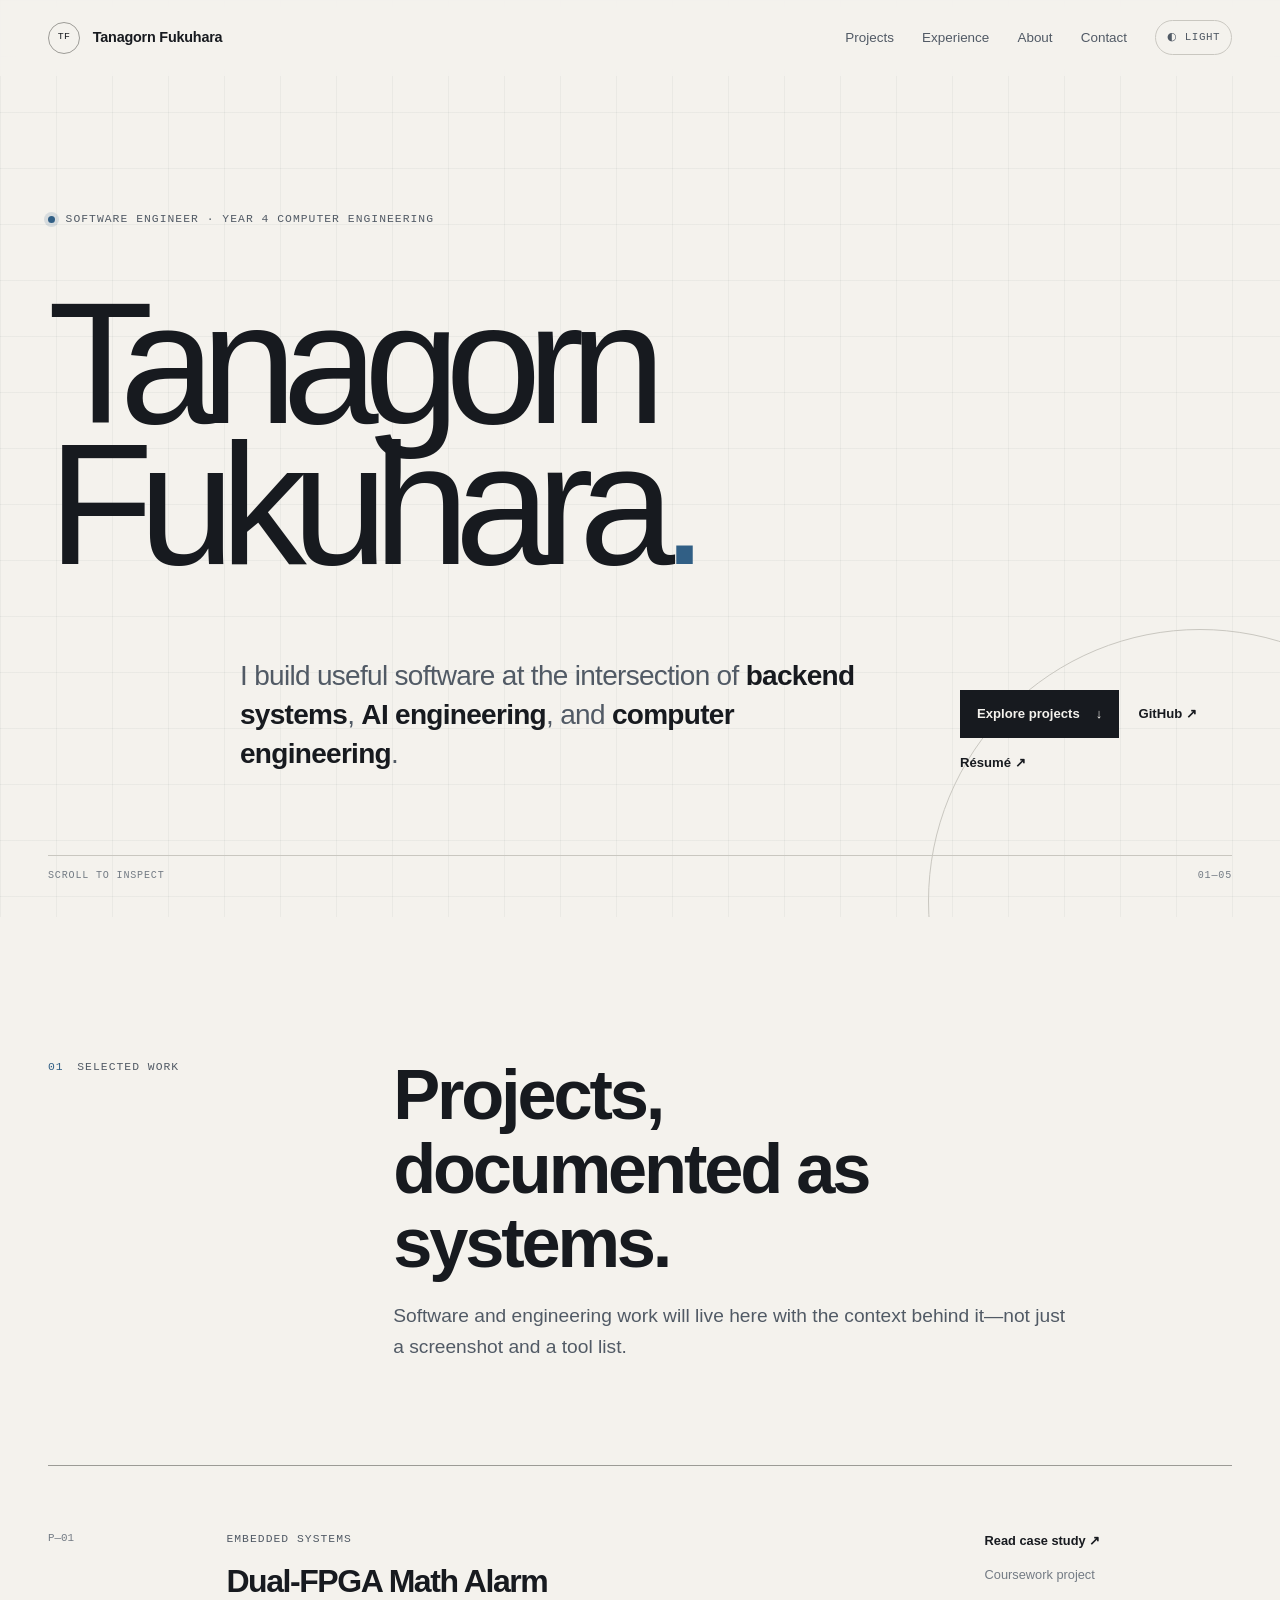
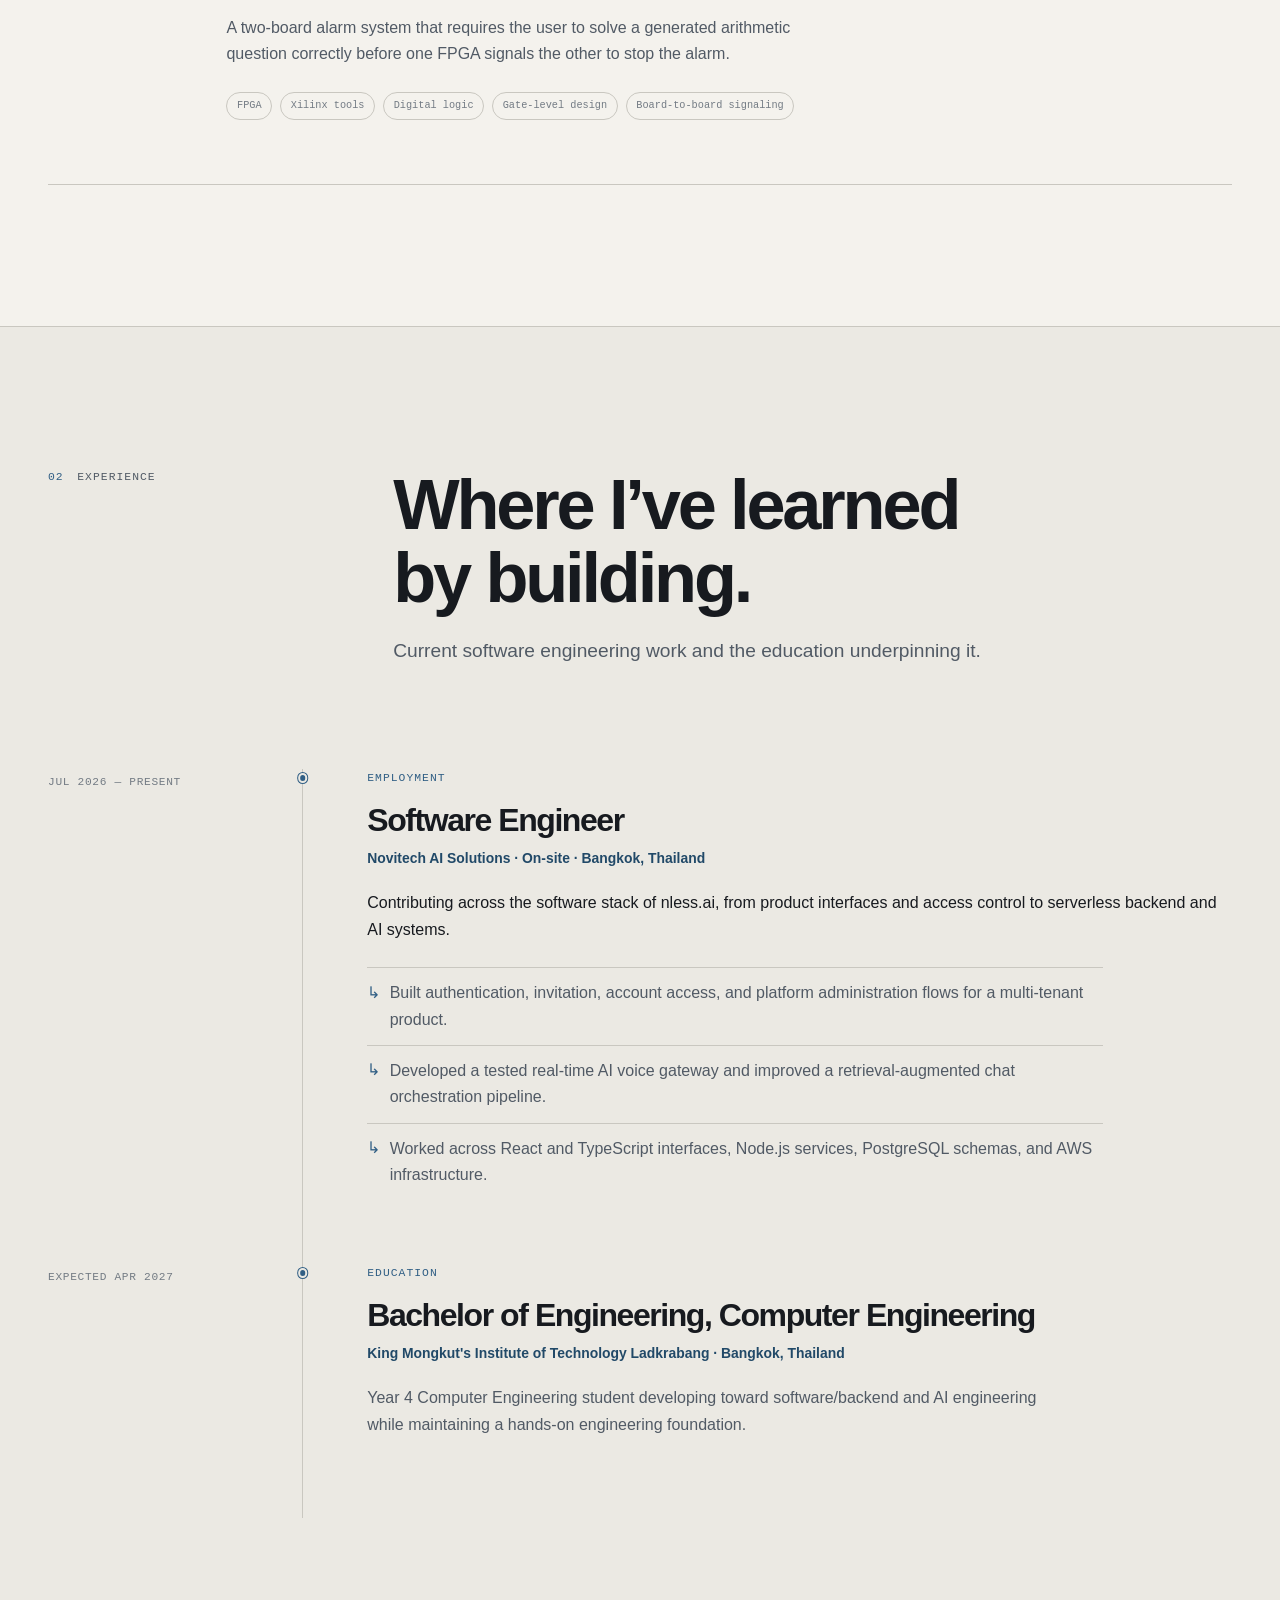
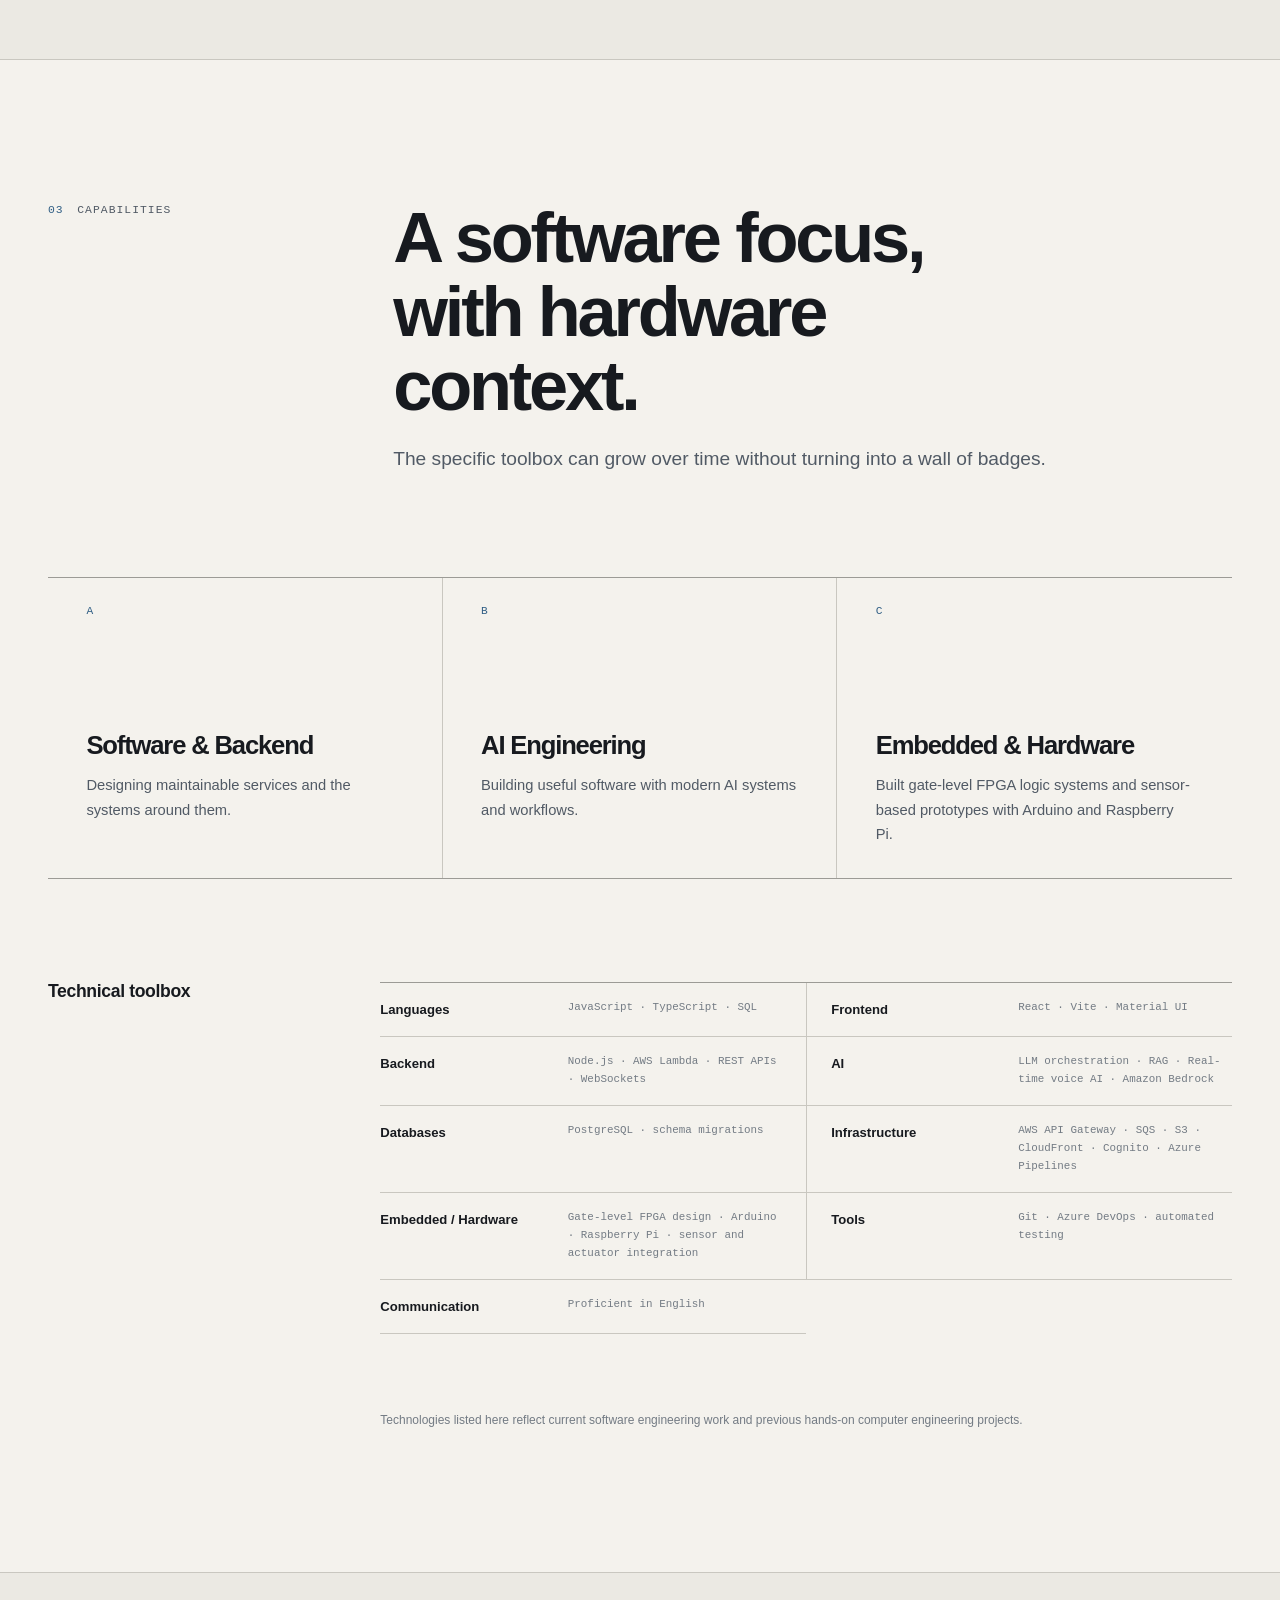
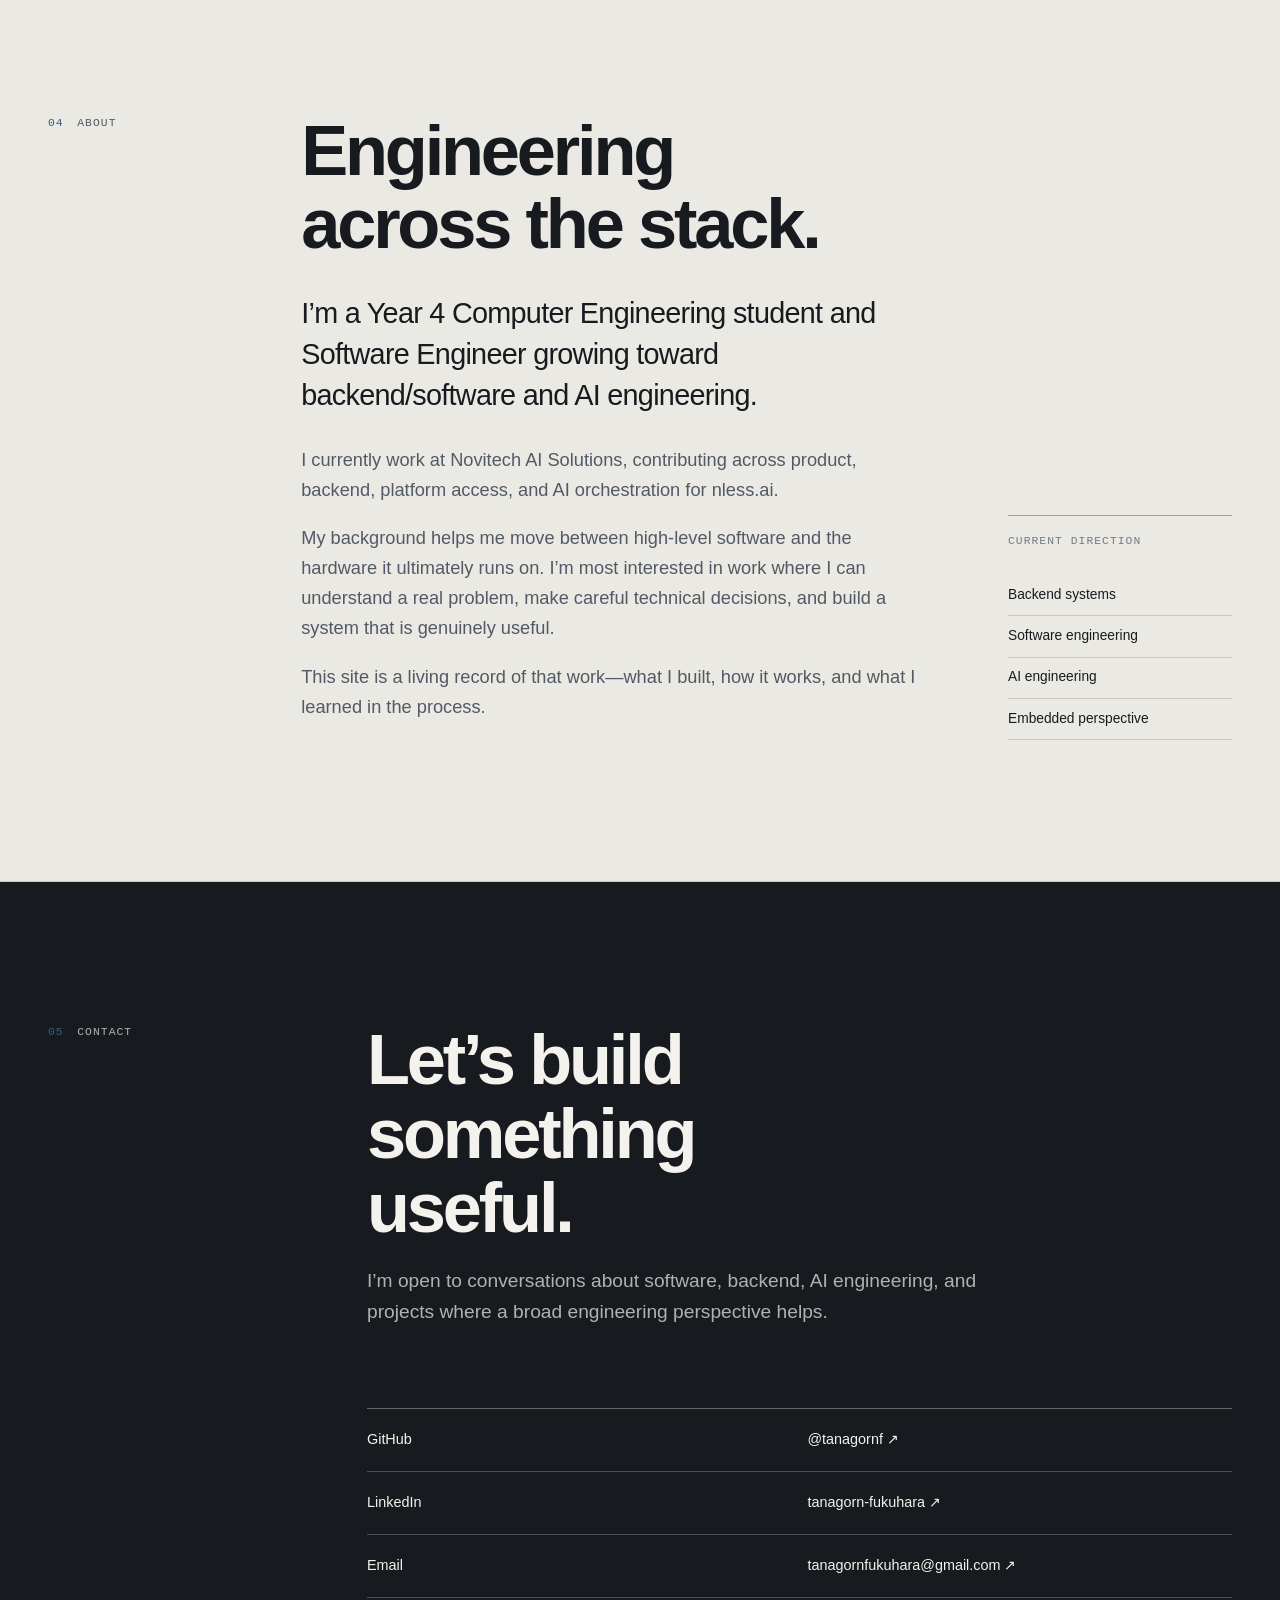
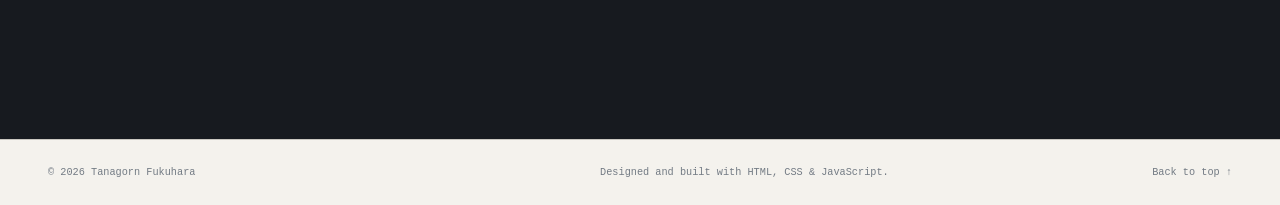
==== index.html @ a7ca9b4c "Version site assets to refresh mobile cache" ====
<!doctype html>
<html lang="en">
<head>
  <meta charset="utf-8">
  <meta name="viewport" content="width=device-width, initial-scale=1">
  <meta name="description" content="Tanagorn Fukuhara is a Software Engineer and Computer Engineering student focused on backend systems, AI engineering, and useful software.">
  <meta name="author" content="Tanagorn Fukuhara">
  <meta name="theme-color" content="#f4f2ed" media="(prefers-color-scheme: light)">
  <meta name="theme-color" content="#111419" media="(prefers-color-scheme: dark)">
  <meta property="og:type" content="website">
  <meta property="og:url" content="https://tanagorn.com/">
  <meta property="og:title" content="Tanagorn Fukuhara — Software &amp; Computer Engineering">
  <meta property="og:description" content="Backend systems, AI engineering, and useful software—grounded in Computer Engineering.">
  <meta property="og:image" content="https://tanagorn.com/assets/images/og-cover.png">
  <meta property="og:image:alt" content="Tanagorn Fukuhara — Software, Backend, AI Engineering">
  <meta name="twitter:card" content="summary_large_image">
  <meta name="twitter:title" content="Tanagorn Fukuhara — Software &amp; Computer Engineering">
  <meta name="twitter:description" content="Backend systems, AI engineering, and useful software—grounded in Computer Engineering.">
  <meta name="twitter:image" content="https://tanagorn.com/assets/images/og-cover.png">
  <link rel="canonical" href="https://tanagorn.com/">
  <link rel="stylesheet" href="css/style.css?v=20260813-1">
  <script src="js/main.js?v=20260813-1"></script>
  <title>Tanagorn Fukuhara — Software &amp; Computer Engineering</title>
</head>
<body>
  <a class="skip-link" href="#main-content">Skip to content</a>

  <header class="site-header" data-header>
    <div class="shell header-inner">
      <a class="wordmark" href="#top" aria-label="Tanagorn Fukuhara, home">
        <span class="wordmark-mark" aria-hidden="true">TF</span>
        <span class="wordmark-name">Tanagorn Fukuhara</span>
      </a>

      <button class="nav-toggle" type="button" aria-expanded="false" aria-controls="primary-nav">
        <span class="sr-only">Toggle navigation</span>
        <span aria-hidden="true">Menu</span>
      </button>

      <nav class="primary-nav" id="primary-nav" aria-label="Primary navigation">
        <a href="#projects">Projects</a>
        <a href="#experience">Experience</a>
        <a href="#about">About</a>
        <a href="#contact">Contact</a>
        <button class="theme-toggle" type="button" aria-label="Switch color theme" title="Switch color theme">
          <span class="theme-icon" aria-hidden="true">◐</span>
          <span class="theme-label">Theme</span>
        </button>
      </nav>
    </div>
  </header>

  <main id="main-content">
    <section class="hero section-grid" id="top" aria-labelledby="hero-title">
      <div class="shell hero-inner">
        <div class="hero-status reveal">
          <span class="status-dot" aria-hidden="true"></span>
          Software Engineer · Year 4 Computer Engineering
        </div>
        <h1 class="hero-title reveal" id="hero-title">Tanagorn<br>Fukuhara<span class="accent-mark">.</span></h1>
        <div class="hero-bottom">
          <p class="hero-intro reveal">I build useful software at the intersection of <strong>backend systems</strong>, <strong>AI engineering</strong>, and <strong>computer engineering</strong>.</p>
          <div class="hero-actions reveal" aria-label="Key links">
            <a class="button button-primary" href="#projects">Explore projects <span aria-hidden="true">↓</span></a>
            <a class="text-link" href="https://github.com/tanagornf" target="_blank" rel="noopener noreferrer">GitHub <span aria-hidden="true">↗</span></a>
            <a class="text-link" href="resume/">Résumé <span aria-hidden="true">↗</span></a>
          </div>
        </div>
        <p class="scroll-cue" aria-hidden="true"><span>Scroll to inspect</span><span>01—05</span></p>
      </div>
    </section>

    <section class="section" id="projects" aria-labelledby="projects-title">
      <div class="shell">
        <div class="section-heading reveal">
          <p class="eyebrow"><span>01</span> Selected work</p>
          <div>
            <h2 id="projects-title">Projects, documented as systems.</h2>
            <p>Software and engineering work will live here with the context behind it—not just a screenshot and a tool list.</p>
          </div>
        </div>

        <div class="project-list">
          <article class="project-row reveal">
            <div class="project-index" aria-hidden="true">P—01</div>
            <div class="project-copy">
              <p class="entry-label">Embedded systems</p>
              <h3>Dual-FPGA Math Alarm</h3>
              <p>A two-board alarm system that requires the user to solve a generated arithmetic question correctly before one FPGA signals the other to stop the alarm.</p>
              <ul class="tag-list" aria-label="Project technologies">
                <li>FPGA</li>
                <li>Xilinx tools</li>
                <li>Digital logic</li>
                <li>Gate-level design</li>
                <li>Board-to-board signaling</li>
              </ul>
            </div>
            <div class="project-links">
              <a href="projects/dual-fpga-math-alarm.html">Read case study <span aria-hidden="true">↗</span></a>
              <span class="muted-link">Coursework project</span>
            </div>
          </article>
        </div>
      </div>
    </section>

    <section class="section section-toned" id="experience" aria-labelledby="experience-title">
      <div class="shell">
        <div class="section-heading reveal">
          <p class="eyebrow"><span>02</span> Experience</p>
          <div>
            <h2 id="experience-title">Where I’ve learned by building.</h2>
            <p>Current software engineering work and the education underpinning it.</p>
          </div>
        </div>

        <ol class="timeline" aria-label="Experience timeline">
          <li class="timeline-item reveal">
            <div class="timeline-date">Jul 2026 — Present</div>
            <div class="timeline-marker" aria-hidden="true"></div>
            <div class="timeline-content">
              <p class="entry-label">Employment</p>
              <h3>Software Engineer</h3>
              <p class="timeline-org">Novitech AI Solutions · On-site · Bangkok, Thailand</p>
              <p>Contributing across the software stack of nless.ai, from product interfaces and access control to serverless backend and AI systems.</p>
              <ul class="experience-highlights">
                <li>Built authentication, invitation, account access, and platform administration flows for a multi-tenant product.</li>
                <li>Developed a tested real-time AI voice gateway and improved a retrieval-augmented chat orchestration pipeline.</li>
                <li>Worked across React and TypeScript interfaces, Node.js services, PostgreSQL schemas, and AWS infrastructure.</li>
              </ul>
            </div>
          </li>
          <li class="timeline-item reveal">
            <div class="timeline-date">Expected Apr 2027</div>
            <div class="timeline-marker" aria-hidden="true"></div>
            <div class="timeline-content">
              <p class="entry-label">Education</p>
              <h3>Bachelor of Engineering, Computer Engineering</h3>
              <p class="timeline-org">King Mongkut's Institute of Technology Ladkrabang · Bangkok, Thailand</p>
              <p>Year 4 Computer Engineering student developing toward software/backend and AI engineering while maintaining a hands-on engineering foundation.</p>
            </div>
          </li>
        </ol>
      </div>
    </section>

    <section class="section" id="skills" aria-labelledby="skills-title">
      <div class="shell">
        <div class="section-heading reveal">
          <p class="eyebrow"><span>03</span> Capabilities</p>
          <div>
            <h2 id="skills-title">A software focus, with hardware context.</h2>
            <p>The specific toolbox can grow over time without turning into a wall of badges.</p>
          </div>
        </div>

        <div class="capability-grid">
          <article class="capability reveal">
            <p class="capability-number">A</p>
            <h3>Software &amp; Backend</h3>
            <p>Designing maintainable services and the systems around them.</p>
          </article>
          <article class="capability reveal">
            <p class="capability-number">B</p>
            <h3>AI Engineering</h3>
            <p>Building useful software with modern AI systems and workflows.</p>
          </article>
          <article class="capability reveal">
            <p class="capability-number">C</p>
            <h3>Embedded &amp; Hardware</h3>
            <p>Built gate-level FPGA logic systems and sensor-based prototypes with Arduino and Raspberry Pi.</p>
          </article>
        </div>

        <div class="toolbox reveal" aria-labelledby="toolbox-title">
          <h3 id="toolbox-title">Technical toolbox</h3>
          <div class="toolbox-groups">
            <div><span>Languages</span><p>JavaScript · TypeScript · SQL</p></div>
            <div><span>Frontend</span><p>React · Vite · Material UI</p></div>
            <div><span>Backend</span><p>Node.js · AWS Lambda · REST APIs · WebSockets</p></div>
            <div><span>AI</span><p>LLM orchestration · RAG · Real-time voice AI · Amazon Bedrock</p></div>
            <div><span>Databases</span><p>PostgreSQL · schema migrations</p></div>
            <div><span>Infrastructure</span><p>AWS API Gateway · SQS · S3 · CloudFront · Cognito · Azure Pipelines</p></div>
            <div><span>Embedded / Hardware</span><p>Gate-level FPGA design · Arduino · Raspberry Pi · sensor and actuator integration</p></div>
            <div><span>Tools</span><p>Git · Azure DevOps · automated testing</p></div>
            <div><span>Communication</span><p>Proficient in English</p></div>
          </div>
          <p class="placeholder-note">Technologies listed here reflect current software engineering work and previous hands-on computer engineering projects.</p>
        </div>
      </div>
    </section>

    <section class="section section-toned" id="about" aria-labelledby="about-title">
      <div class="shell about-layout">
        <p class="eyebrow reveal"><span>04</span> About</p>
        <div class="about-copy reveal">
          <h2 id="about-title">Engineering across the stack.</h2>
          <p class="about-lead">I’m a Year 4 Computer Engineering student and Software Engineer growing toward backend/software and AI engineering.</p>
          <p>I currently work at Novitech AI Solutions, contributing across product, backend, platform access, and AI orchestration for nless.ai.</p>
          <p>My background helps me move between high-level software and the hardware it ultimately runs on. I’m most interested in work where I can understand a real problem, make careful technical decisions, and build a system that is genuinely useful.</p>
          <p>This site is a living record of that work—what I built, how it works, and what I learned in the process.</p>
        </div>
        <aside class="about-aside reveal" aria-label="Current direction">
          <p class="aside-label">Current direction</p>
          <ul>
            <li>Backend systems</li>
            <li>Software engineering</li>
            <li>AI engineering</li>
            <li>Embedded perspective</li>
          </ul>
        </aside>
      </div>
    </section>

    <section class="contact-section" id="contact" aria-labelledby="contact-title">
      <div class="shell contact-inner">
        <p class="eyebrow reveal"><span>05</span> Contact</p>
        <div class="contact-main reveal">
          <h2 id="contact-title">Let’s build something useful.</h2>
          <p>I’m open to conversations about software, backend, AI engineering, and projects where a broad engineering perspective helps.</p>
          <div class="contact-links">
            <a href="https://github.com/tanagornf" target="_blank" rel="noopener noreferrer">
              <span>GitHub</span><span>@tanagornf ↗</span>
            </a>
            <a href="https://www.linkedin.com/in/tanagorn-fukuhara/" target="_blank" rel="noopener noreferrer">
              <span>LinkedIn</span><span>tanagorn-fukuhara ↗</span>
            </a>
            <a href="mailto:tanagornfukuhara@gmail.com">
              <span>Email</span><span>tanagornfukuhara@gmail.com ↗</span>
            </a>
          </div>
        </div>
      </div>
    </section>
  </main>

  <footer class="site-footer">
    <div class="shell footer-inner">
      <p>© <span data-year>2026</span> Tanagorn Fukuhara</p>
      <p>Designed and built with HTML, CSS &amp; JavaScript.</p>
      <a href="#top">Back to top <span aria-hidden="true">↑</span></a>
    </div>
  </footer>
</body>
</html>
---- css/style.css ----
/*
  Tanagorn.com design system
  Change the tokens below to adjust the whole site consistently.
*/
:root {
  color-scheme: light;
  --bg: #f4f2ed;
  --bg-alt: #ebe9e3;
  --surface: #faf9f5;
  --text: #171a1f;
  --text-soft: #515a65;
  --text-faint: #737b84;
  --line: #c9c7c0;
  --line-strong: #9c9b96;
  --accent: #315f85;
  --accent-strong: #214968;
  --header: rgba(244, 242, 237, 0.88);
  --grid: rgba(23, 26, 31, 0.045);
  --selection: #b9d3e5;
  --sans: Inter, ui-sans-serif, -apple-system, BlinkMacSystemFont, "Segoe UI", Helvetica, Arial, sans-serif;
  --mono: "SFMono-Regular", Consolas, "Liberation Mono", Menlo, monospace;
  --shell: 76rem;
  --gutter: clamp(1.25rem, 4vw, 3rem);
  --section-space: clamp(5.5rem, 11vw, 9.5rem);
  --radius: 0.2rem;
  --ease: cubic-bezier(0.22, 1, 0.36, 1);
}

:root[data-theme="dark"] {
  color-scheme: dark;
  --bg: #111419;
  --bg-alt: #171b21;
  --surface: #1b2027;
  --text: #eef0f2;
  --text-soft: #b2bac3;
  --text-faint: #8d96a1;
  --line: #333a43;
  --line-strong: #58616d;
  --accent: #79acd1;
  --accent-strong: #a6cbe5;
  --header: rgba(17, 20, 25, 0.88);
  --grid: rgba(255, 255, 255, 0.035);
  --selection: #315f85;
}

*,
*::before,
*::after {
  box-sizing: border-box;
}

html {
  scroll-behavior: smooth;
  scroll-padding-top: 5rem;
}

body {
  margin: 0;
  background: var(--bg);
  color: var(--text);
  font-family: var(--sans);
  font-size: 1rem;
  line-height: 1.65;
  text-rendering: optimizeLegibility;
  -webkit-font-smoothing: antialiased;
}

::selection {
  background: var(--selection);
  color: var(--text);
}

a {
  color: inherit;
  text-decoration-thickness: 0.08em;
  text-underline-offset: 0.2em;
}

button,
input,
textarea,
select {
  font: inherit;
}

button,
a {
  -webkit-tap-highlight-color: transparent;
}

:focus-visible {
  outline: 2px solid var(--accent);
  outline-offset: 4px;
}

h1,
h2,
h3,
p {
  margin-top: 0;
}

h1,
h2,
h3 {
  line-height: 1.05;
  letter-spacing: -0.045em;
}

h2 {
  max-width: 15ch;
  margin-bottom: 1.25rem;
  font-size: clamp(2.35rem, 5.5vw, 5.2rem);
  font-weight: 560;
}

h3 {
  font-size: clamp(1.35rem, 2.5vw, 2rem);
  font-weight: 580;
}

.shell {
  width: min(100% - (2 * var(--gutter)), var(--shell));
  margin-inline: auto;
}

.sr-only {
  position: absolute;
  width: 1px;
  height: 1px;
  padding: 0;
  margin: -1px;
  overflow: hidden;
  clip: rect(0, 0, 0, 0);
  white-space: nowrap;
  border: 0;
}

.skip-link {
  position: fixed;
  z-index: 100;
  top: 1rem;
  left: 1rem;
  padding: 0.7rem 1rem;
  background: var(--text);
  color: var(--bg);
  transform: translateY(-200%);
  transition: transform 180ms ease;
}

.skip-link:focus {
  transform: translateY(0);
}

.site-header {
  position: fixed;
  z-index: 50;
  top: 0;
  right: 0;
  left: 0;
  border-bottom: 1px solid transparent;
  background: var(--header);
  backdrop-filter: blur(14px);
  -webkit-backdrop-filter: blur(14px);
  transition: border-color 180ms ease;
}

.site-header.is-scrolled {
  border-color: var(--line);
}

.header-inner {
  display: flex;
  min-height: 4.7rem;
  align-items: center;
  justify-content: space-between;
  gap: 2rem;
}

.wordmark {
  display: inline-flex;
  align-items: center;
  gap: 0.8rem;
  text-decoration: none;
}

.wordmark-mark {
  display: grid;
  width: 2rem;
  height: 2rem;
  place-items: center;
  border: 1px solid var(--line-strong);
  border-radius: 50%;
  font-family: var(--mono);
  font-size: 0.62rem;
  letter-spacing: 0.04em;
}

.wordmark-name {
  font-size: 0.9rem;
  font-weight: 650;
  letter-spacing: -0.015em;
}

.primary-nav {
  display: flex;
  align-items: center;
  gap: clamp(1rem, 2.2vw, 2rem);
}

.primary-nav > a {
  position: relative;
  padding-block: 0.35rem;
  color: var(--text-soft);
  font-size: 0.84rem;
  text-decoration: none;
}

.primary-nav > a::after {
  position: absolute;
  right: 0;
  bottom: 0;
  left: 0;
  height: 1px;
  background: var(--accent);
  content: "";
  transform: scaleX(0);
  transform-origin: right;
  transition: transform 220ms var(--ease);
}

.primary-nav > a:hover::after,
.primary-nav > a[aria-current="true"]::after {
  transform: scaleX(1);
  transform-origin: left;
}

.theme-toggle,
.nav-toggle {
  border: 0;
  background: none;
  color: var(--text);
  cursor: pointer;
}

.theme-toggle {
  display: inline-flex;
  min-width: 4.8rem;
  align-items: center;
  justify-content: center;
  gap: 0.45rem;
  padding: 0.45rem 0.65rem;
  border: 1px solid var(--line);
  border-radius: 2rem;
  color: var(--text-soft);
  font-family: var(--mono);
  font-size: 0.68rem;
  text-transform: uppercase;
  letter-spacing: 0.05em;
}

.theme-toggle:hover {
  border-color: var(--line-strong);
  color: var(--text);
}

.nav-toggle {
  display: none;
  padding: 0.5rem 0;
  font-family: var(--mono);
  font-size: 0.75rem;
  text-transform: uppercase;
  letter-spacing: 0.05em;
}

.hero {
  position: relative;
  display: grid;
  min-height: 100svh;
  padding-top: 7.5rem;
  overflow: hidden;
  align-items: center;
}

.section-grid {
  background-image:
    linear-gradient(var(--grid) 1px, transparent 1px),
    linear-gradient(90deg, var(--grid) 1px, transparent 1px);
  background-size: 3.5rem 3.5rem;
}

.section-grid::after {
  position: absolute;
  right: -12rem;
  bottom: -16rem;
  width: 34rem;
  height: 34rem;
  border: 1px solid var(--line);
  border-radius: 50%;
  content: "";
  pointer-events: none;
}

.hero-inner {
  position: relative;
  z-index: 1;
  padding-block: clamp(4rem, 10vh, 7rem) 2rem;
}

.hero-status,
.eyebrow,
.placeholder-label,
.entry-label,
.aside-label {
  font-family: var(--mono);
  font-size: 0.71rem;
  text-transform: uppercase;
  letter-spacing: 0.09em;
}

.hero-status {
  display: flex;
  align-items: center;
  gap: 0.65rem;
  margin-bottom: clamp(2rem, 5vw, 4rem);
  color: var(--text-soft);
}

.status-dot {
  width: 0.45rem;
  height: 0.45rem;
  border-radius: 50%;
  background: var(--accent);
  box-shadow: 0 0 0 0.25rem color-mix(in srgb, var(--accent) 15%, transparent);
}

.hero-title {
  max-width: 10ch;
  margin-bottom: clamp(2.5rem, 7vw, 5rem);
  font-size: clamp(4rem, 13.5vw, 10.8rem);
  font-weight: 540;
  line-height: 0.82;
  letter-spacing: -0.085em;
}

.accent-mark {
  color: var(--accent);
}

.hero-bottom {
  display: grid;
  grid-template-columns: minmax(0, 1.4fr) minmax(17rem, 0.6fr);
  gap: clamp(2rem, 7vw, 7rem);
  align-items: end;
  margin-left: clamp(0rem, 16vw, 12rem);
}

.hero-intro {
  max-width: 42rem;
  margin-bottom: 0;
  color: var(--text-soft);
  font-size: clamp(1.2rem, 2.3vw, 1.75rem);
  line-height: 1.4;
  letter-spacing: -0.025em;
}

.hero-intro strong {
  color: var(--text);
  font-weight: 570;
}

.hero-actions {
  display: flex;
  flex-wrap: wrap;
  gap: 0.9rem 1.2rem;
  align-items: center;
}

.button {
  display: inline-flex;
  align-items: center;
  justify-content: center;
  gap: 1rem;
  min-height: 3rem;
  padding: 0.7rem 1rem;
  border: 1px solid var(--text);
  font-size: 0.82rem;
  font-weight: 600;
  text-decoration: none;
  transition: background-color 180ms ease, color 180ms ease;
}

.button-primary {
  background: var(--text);
  color: var(--bg);
}

.button-primary:hover {
  background: var(--accent-strong);
  border-color: var(--accent-strong);
  color: var(--bg);
}

.text-link {
  font-size: 0.82rem;
  font-weight: 600;
  text-decoration: none;
}

.text-link:hover,
.project-links a:hover,
.site-footer a:hover {
  color: var(--accent-strong);
}

.scroll-cue {
  display: flex;
  justify-content: space-between;
  margin: clamp(4rem, 9vh, 7rem) 0 0;
  padding-top: 0.8rem;
  border-top: 1px solid var(--line);
  color: var(--text-faint);
  font-family: var(--mono);
  font-size: 0.63rem;
  text-transform: uppercase;
  letter-spacing: 0.08em;
}

.section {
  padding-block: var(--section-space);
}

.section-toned {
  border-block: 1px solid var(--line);
  background: var(--bg-alt);
}

.section-heading {
  display: grid;
  grid-template-columns: minmax(9rem, 0.32fr) minmax(0, 1fr);
  gap: clamp(2rem, 6vw, 6rem);
  margin-bottom: clamp(3.5rem, 8vw, 7rem);
}

.section-heading > div > p {
  max-width: 42rem;
  margin-bottom: 0;
  color: var(--text-soft);
  font-size: clamp(1rem, 1.6vw, 1.2rem);
}

.eyebrow {
  display: flex;
  gap: 0.85rem;
  color: var(--text-soft);
}

.eyebrow span {
  color: var(--accent);
}

.project-list {
  border-top: 1px solid var(--line-strong);
}

.project-row {
  display: grid;
  grid-template-columns: 0.18fr 1fr 0.35fr;
  gap: clamp(1.25rem, 4vw, 4rem);
  padding-block: clamp(2.5rem, 5vw, 4rem);
  border-bottom: 1px solid var(--line);
}

.project-index {
  color: var(--text-faint);
  font-family: var(--mono);
  font-size: 0.68rem;
}

.placeholder-label {
  display: inline-block;
  margin-bottom: 1.1rem;
  padding: 0.25rem 0.45rem;
  border: 1px dashed var(--line-strong);
  color: var(--text-faint);
}

.entry-label {
  margin-bottom: 1rem;
  color: var(--accent);
}

.project-copy h3 {
  margin-bottom: 1rem;
}

.project-copy > p {
  max-width: 38rem;
  color: var(--text-soft);
}

.tag-list {
  display: flex;
  flex-wrap: wrap;
  gap: 0.5rem;
  padding: 0;
  margin: 1.5rem 0 0;
  list-style: none;
}

.tag-list li {
  padding: 0.3rem 0.6rem;
  border: 1px solid var(--line);
  border-radius: 2rem;
  color: var(--text-faint);
  font-family: var(--mono);
  font-size: 0.64rem;
}

.project-links {
  display: flex;
  flex-direction: column;
  gap: 0.75rem;
  align-items: flex-start;
  font-size: 0.8rem;
}

.project-links a {
  font-weight: 600;
  text-decoration: none;
}

.muted-link {
  color: var(--text-faint);
}

.project-empty {
  display: grid;
  grid-template-columns: 0.18fr minmax(0, 1fr);
  gap: clamp(1.25rem, 4vw, 4rem);
  padding-block: 2rem;
  border-bottom: 1px solid var(--line);
  color: var(--text-soft);
}

.project-empty > span {
  color: var(--accent);
  font-family: var(--mono);
}

.project-empty p {
  max-width: 44rem;
  margin: 0;
}

.project-empty strong {
  color: var(--text);
  font-weight: 600;
}

.timeline {
  padding: 0;
  margin: 0;
  list-style: none;
}

.timeline-item {
  display: grid;
  grid-template-columns: minmax(7rem, 0.22fr) 1px minmax(0, 1fr);
  gap: clamp(1.5rem, 5vw, 4rem);
  min-height: 15rem;
}

.timeline-date {
  padding-top: 0.2rem;
  color: var(--text-faint);
  font-family: var(--mono);
  font-size: 0.7rem;
  text-transform: uppercase;
  letter-spacing: 0.06em;
}

.timeline-marker {
  position: relative;
  background: var(--line);
}

.timeline-marker::before {
  position: absolute;
  top: 0.25rem;
  left: 50%;
  width: 0.6rem;
  height: 0.6rem;
  border: 2px solid var(--bg-alt);
  border-radius: 50%;
  background: var(--accent);
  box-shadow: 0 0 0 1px var(--accent);
  content: "";
  transform: translateX(-50%);
}

.timeline-content {
  padding-bottom: 4rem;
}

.timeline-content h3 {
  margin-bottom: 0.55rem;
}

.timeline-content > p:last-child {
  max-width: 42rem;
  color: var(--text-soft);
}

.experience-highlights {
  max-width: 46rem;
  padding: 0;
  margin: 1.5rem 0 0;
  color: var(--text-soft);
  list-style: none;
}

.experience-highlights li {
  position: relative;
  padding: 0.75rem 0 0.75rem 1.4rem;
  border-top: 1px solid var(--line);
}

.experience-highlights li::before {
  position: absolute;
  top: 0.78rem;
  left: 0;
  color: var(--accent);
  content: "↳";
  font-family: var(--mono);
}

.timeline-org {
  margin-bottom: 1.3rem;
  color: var(--accent-strong);
  font-size: 0.87rem;
  font-weight: 600;
}

.timeline-placeholder {
  opacity: 0.78;
}

.capability-grid {
  display: grid;
  grid-template-columns: repeat(3, 1fr);
  border-top: 1px solid var(--line-strong);
  border-bottom: 1px solid var(--line-strong);
}

.capability {
  min-height: 18rem;
  padding: 1.5rem clamp(1.25rem, 3vw, 2.5rem) 2rem;
  border-right: 1px solid var(--line);
}

.capability:last-child {
  border-right: 0;
}

.capability-number {
  margin-bottom: clamp(4rem, 9vw, 7rem);
  color: var(--accent);
  font-family: var(--mono);
  font-size: 0.7rem;
}

.capability h3 {
  margin-bottom: 0.9rem;
  font-size: clamp(1.35rem, 2vw, 1.8rem);
}

.capability > p:last-child {
  max-width: 25rem;
  margin-bottom: 0;
  color: var(--text-soft);
  font-size: 0.92rem;
}

.toolbox {
  display: grid;
  grid-template-columns: 0.3fr 1fr;
  gap: clamp(2rem, 6vw, 6rem);
  margin-top: clamp(4rem, 8vw, 7rem);
}

.toolbox > h3 {
  font-size: 1.1rem;
  letter-spacing: -0.02em;
}

.toolbox-groups {
  display: grid;
  grid-template-columns: repeat(2, 1fr);
  border-top: 1px solid var(--line-strong);
}

.toolbox-groups > div {
  display: grid;
  grid-template-columns: 0.8fr 1fr;
  gap: 1rem;
  padding-block: 1rem;
  border-bottom: 1px solid var(--line);
}

.toolbox-groups > div:nth-child(odd) {
  padding-right: 1.5rem;
}

.toolbox-groups > div:nth-child(even) {
  padding-left: 1.5rem;
  border-left: 1px solid var(--line);
}

.toolbox-groups span {
  font-size: 0.82rem;
  font-weight: 650;
}

.toolbox-groups p {
  margin: 0;
  color: var(--text-faint);
  font-family: var(--mono);
  font-size: 0.68rem;
}

.placeholder-note {
  grid-column: 2;
  margin: 0;
  color: var(--text-faint);
  font-size: 0.75rem;
}

.about-layout {
  display: grid;
  grid-template-columns: 0.28fr minmax(0, 1fr) minmax(14rem, 0.34fr);
  gap: clamp(2rem, 6vw, 6rem);
}

.about-copy h2 {
  margin-bottom: 2rem;
}

.about-copy p {
  max-width: 43rem;
  color: var(--text-soft);
  font-size: clamp(1rem, 1.5vw, 1.14rem);
}

.about-copy .about-lead {
  color: var(--text);
  font-size: clamp(1.3rem, 2.4vw, 1.8rem);
  line-height: 1.42;
  letter-spacing: -0.025em;
}

.about-aside {
  align-self: end;
  padding-top: 1rem;
  border-top: 1px solid var(--line-strong);
}

.aside-label {
  margin-bottom: 1.5rem;
  color: var(--text-faint);
}

.about-aside ul {
  padding: 0;
  margin: 0;
  list-style: none;
}

.about-aside li {
  padding-block: 0.55rem;
  border-bottom: 1px solid var(--line);
  font-size: 0.86rem;
}

.contact-section {
  padding-block: var(--section-space);
  background: var(--text);
  color: var(--bg);
}

:root[data-theme="dark"] .contact-section {
  background: #eef0f2;
  color: #111419;
}

.contact-inner {
  display: grid;
  grid-template-columns: 0.28fr minmax(0, 1fr);
  gap: clamp(2rem, 6vw, 6rem);
}

.contact-section .eyebrow,
.contact-section .contact-main > p {
  color: color-mix(in srgb, currentColor 70%, transparent);
}

.contact-main h2 {
  max-width: 12ch;
}

.contact-main > p {
  max-width: 40rem;
  font-size: clamp(1rem, 1.6vw, 1.2rem);
}

.contact-links {
  margin-top: clamp(3rem, 7vw, 5rem);
  border-top: 1px solid color-mix(in srgb, currentColor 35%, transparent);
}

.contact-links > a,
.contact-placeholder {
  display: grid;
  grid-template-columns: 1fr 1fr;
  gap: 1rem;
  padding-block: 1.2rem;
  border-bottom: 1px solid color-mix(in srgb, currentColor 25%, transparent);
  font-size: 0.9rem;
  text-decoration: none;
}

.contact-links > a:hover {
  color: var(--accent);
}

.contact-placeholder {
  color: color-mix(in srgb, currentColor 54%, transparent);
}

.contact-links > a span:last-child,
.contact-placeholder span:last-child {
  overflow-wrap: anywhere;
}

.site-footer {
  padding-block: 1.5rem;
  border-top: 1px solid var(--line);
  background: var(--bg);
}

.footer-inner {
  display: grid;
  grid-template-columns: 1fr 1fr auto;
  gap: 2rem;
  color: var(--text-faint);
  font-family: var(--mono);
  font-size: 0.64rem;
}

.footer-inner p {
  margin: 0;
}

.footer-inner a {
  text-decoration: none;
}

/* Shared styles for project, résumé, and 404 pages */
.subpage {
  min-height: 100vh;
  padding-top: 4.7rem;
}

.subpage-hero {
  position: relative;
  padding-block: clamp(5rem, 12vw, 9rem);
  border-bottom: 1px solid var(--line);
  overflow: hidden;
}

.subpage-hero .shell {
  position: relative;
  z-index: 1;
}

.subpage-hero .eyebrow {
  margin-bottom: 2rem;
}

.subpage-title {
  max-width: 12ch;
  margin-bottom: 2rem;
  font-size: clamp(3.25rem, 9vw, 7rem);
  font-weight: 550;
}

.subpage-lead {
  max-width: 44rem;
  margin-bottom: 0;
  color: var(--text-soft);
  font-size: clamp(1.15rem, 2.2vw, 1.5rem);
}

.content-layout {
  display: grid;
  grid-template-columns: minmax(11rem, 0.3fr) minmax(0, 1fr);
  gap: clamp(2rem, 7vw, 7rem);
  padding-block: var(--section-space);
}

.content-nav {
  align-self: start;
  position: sticky;
  top: 7rem;
}

.content-nav p {
  color: var(--text-faint);
  font-family: var(--mono);
  font-size: 0.68rem;
  text-transform: uppercase;
  letter-spacing: 0.08em;
}

.content-nav ol {
  padding-left: 1.2rem;
  color: var(--text-soft);
  font-size: 0.78rem;
}

.content-nav a {
  text-decoration: none;
}

.case-study-section {
  max-width: 48rem;
  padding-bottom: clamp(4rem, 9vw, 7rem);
  margin-bottom: clamp(4rem, 9vw, 7rem);
  border-bottom: 1px solid var(--line);
}

.case-study-section:last-child {
  margin-bottom: 0;
  border-bottom: 0;
}

.case-study-section h2 {
  font-size: clamp(2rem, 4vw, 3.4rem);
}

.case-study-section p,
.case-study-section li {
  color: var(--text-soft);
}

.placeholder-block {
  padding: clamp(1.25rem, 3vw, 2rem);
  border: 1px dashed var(--line-strong);
  background: var(--surface);
}

.placeholder-block p:last-child {
  margin-bottom: 0;
}

.system-flow {
  display: grid;
  grid-template-columns: minmax(0, 1fr) auto minmax(0, 1fr);
  gap: 1.5rem;
  align-items: center;
  margin-top: 2.5rem;
}

.system-flow > div {
  min-height: 9rem;
  padding: 1.25rem;
  border: 1px solid var(--line-strong);
  background: var(--surface);
}

.system-flow span {
  display: block;
  margin-bottom: 2rem;
  color: var(--accent);
  font-family: var(--mono);
  font-size: 0.68rem;
  text-transform: uppercase;
  letter-spacing: 0.08em;
}

.system-flow strong {
  font-size: 1rem;
  font-weight: 600;
}

.system-flow > p {
  margin: 0;
  color: var(--text-faint);
  font-family: var(--mono);
  font-size: 0.68rem;
  text-align: center;
}

.resume-sheet {
  max-width: 52rem;
  margin: var(--section-space) auto;
  padding: clamp(1.5rem, 6vw, 4.5rem);
  border: 1px solid var(--line);
  background: var(--surface);
}

.resume-sheet h1 {
  margin-bottom: 0.7rem;
  font-size: clamp(2.2rem, 5vw, 3.8rem);
}

.resume-sheet > p {
  color: var(--text-soft);
}

.resume-section {
  padding-top: 2rem;
  margin-top: 2rem;
  border-top: 1px solid var(--line);
}

.resume-section h2 {
  font-family: var(--mono);
  font-size: 0.75rem;
  text-transform: uppercase;
  letter-spacing: 0.09em;
}

.error-page {
  display: grid;
  min-height: 100vh;
  place-items: center;
  background-image:
    linear-gradient(var(--grid) 1px, transparent 1px),
    linear-gradient(90deg, var(--grid) 1px, transparent 1px);
  background-size: 3.5rem 3.5rem;
}

.error-content {
  max-width: 48rem;
  padding: var(--gutter);
}

.error-code {
  margin: 0;
  color: var(--accent);
  font-family: var(--mono);
  font-size: clamp(6rem, 25vw, 14rem);
  line-height: 0.8;
  letter-spacing: -0.08em;
}

.error-content h1 {
  margin: 2.5rem 0 1rem;
  font-size: clamp(2rem, 5vw, 3.5rem);
}

.error-content > p:not(.error-code) {
  max-width: 35rem;
  margin-bottom: 2rem;
  color: var(--text-soft);
}

.reveal {
  opacity: 1;
  transform: none;
}

.js .reveal {
  opacity: 0;
  transform: translateY(1rem);
  transition: opacity 650ms var(--ease), transform 650ms var(--ease);
}

.js .reveal.is-visible {
  opacity: 1;
  transform: none;
}

@media (max-width: 900px) {
  .hero-bottom {
    grid-template-columns: 1fr;
    margin-left: 0;
  }

  .hero-actions {
    justify-content: flex-start;
  }

  .about-layout {
    grid-template-columns: 0.25fr 1fr;
  }

  .about-aside {
    grid-column: 2;
  }

  .capability-grid {
    grid-template-columns: 1fr;
  }

  .capability {
    min-height: auto;
    border-right: 0;
    border-bottom: 1px solid var(--line);
  }

  .capability:last-child {
    border-bottom: 0;
  }

  .capability-number {
    margin-bottom: 3rem;
  }
}

@media (max-width: 720px) {
  :root {
    --section-space: 5.5rem;
  }

  html {
    scroll-padding-top: 4.25rem;
  }

  .header-inner {
    min-height: 4.25rem;
  }

  .js .nav-toggle {
    display: block;
  }

  .primary-nav {
    display: flex;
    flex-wrap: wrap;
    justify-content: flex-end;
  }

  .js .primary-nav {
    position: fixed;
    top: 4.25rem;
    right: var(--gutter);
    left: auto;
    display: none;
    width: 14rem;
    max-width: calc(100vw - 2.5rem);
    max-height: calc(100dvh - 5.5rem);
    padding: 0.45rem;
    border: 1px solid var(--line);
    border-radius: 0.35rem;
    background: var(--surface);
    box-shadow: 0 1rem 2.5rem rgba(0, 0, 0, 0.16);
    align-content: start;
    align-items: stretch;
    flex-direction: column;
    gap: 0;
    justify-content: flex-start;
    overflow-y: auto;
    overscroll-behavior: contain;
  }

  .js .primary-nav.is-open {
    display: flex;
  }

  .js .subpage-body .primary-nav {
    position: static;
    display: flex;
    width: auto;
    height: auto;
    max-width: none;
    max-height: none;
    padding: 0;
    border: 0;
    border-radius: 0;
    background: transparent;
    box-shadow: none;
    align-items: center;
    flex-direction: row;
    gap: 0.7rem;
    overflow: visible;
  }

  .js .subpage-body .primary-nav > a {
    padding: 0;
    border: 0;
    color: var(--text-soft);
    font-size: 0.72rem;
  }

  .js .subpage-body .theme-toggle {
    margin: 0;
  }

  .js .primary-nav > a {
    width: 100%;
    padding: 0.7rem 0.8rem;
    border: 0;
    border-radius: var(--radius);
    color: var(--text);
    font-size: 0.95rem;
  }

  .js .primary-nav > a::after {
    display: none;
  }

  .js .primary-nav > a:hover,
  .js .primary-nav > a:focus-visible {
    background: var(--bg-alt);
  }

  .js .theme-toggle {
    width: 100%;
    min-width: 0;
    justify-content: flex-start;
    margin-top: 0.35rem;
    padding: 0.65rem 0.8rem 0.4rem;
    border: 0;
    border-top: 1px solid var(--line);
    border-radius: 0;
  }

  .hero {
    min-height: auto;
    padding-top: 4.25rem;
  }

  .hero-status {
    font-size: 0.63rem;
    letter-spacing: 0.075em;
  }

  .hero-inner {
    padding-block: 2.75rem 3.5rem;
  }

  .hero-title {
    font-size: clamp(3.9rem, 20vw, 6.4rem);
  }

  .hero-actions {
    align-items: flex-start;
    flex-direction: column;
  }

  .scroll-cue {
    display: none;
  }

  .section-heading,
  .contact-inner,
  .toolbox,
  .content-layout,
  .system-flow {
    grid-template-columns: 1fr;
  }

  .system-flow > p {
    text-align: left;
    transform: rotate(90deg);
    transform-origin: left center;
  }

  .section-heading,
  .contact-inner {
    gap: 2rem;
  }

  .project-row {
    grid-template-columns: 1fr;
    gap: 1rem;
  }

  .project-index {
    margin-bottom: 1rem;
  }

  .project-links {
    margin-top: 0.5rem;
  }

  .project-empty {
    grid-template-columns: 2rem 1fr;
  }

  .timeline-item {
    grid-template-columns: 4.5rem 1px minmax(0, 1fr);
    gap: 1.25rem;
  }

  .toolbox-groups {
    grid-template-columns: 1fr;
  }

  .toolbox-groups > div:nth-child(odd),
  .toolbox-groups > div:nth-child(even) {
    padding-inline: 0;
    border-left: 0;
  }

  .placeholder-note {
    grid-column: 1;
  }

  .about-layout {
    grid-template-columns: 1fr;
  }

  .about-aside {
    grid-column: 1;
    margin-top: 1rem;
  }

  .footer-inner {
    grid-template-columns: 1fr;
    gap: 0.5rem;
  }

  .content-nav {
    position: static;
  }
}

@media (max-width: 440px) {
  .wordmark-name {
    display: none;
  }

  .timeline-item {
    grid-template-columns: 1px minmax(0, 1fr);
    gap: 1.5rem;
  }

  .timeline-date {
    grid-column: 2;
    margin-bottom: -1rem;
  }

  .timeline-marker {
    grid-row: 1 / span 2;
  }

  .contact-links > a,
  .contact-placeholder {
    grid-template-columns: 0.65fr 1fr;
  }
}

@media (prefers-reduced-motion: reduce) {
  html {
    scroll-behavior: auto;
  }

  *,
  *::before,
  *::after {
    scroll-behavior: auto !important;
    transition-duration: 0.01ms !important;
    animation-duration: 0.01ms !important;
    animation-iteration-count: 1 !important;
  }

  .js .reveal {
    opacity: 1;
    transform: none;
  }
}

@media print {
  .site-header,
  .site-footer,
  .theme-toggle,
  .nav-toggle {
    display: none !important;
  }

  body {
    background: #fff;
    color: #111;
  }

  .subpage {
    padding-top: 0;
  }

  .resume-sheet {
    padding: 0;
    margin: 0;
    border: 0;
  }
}
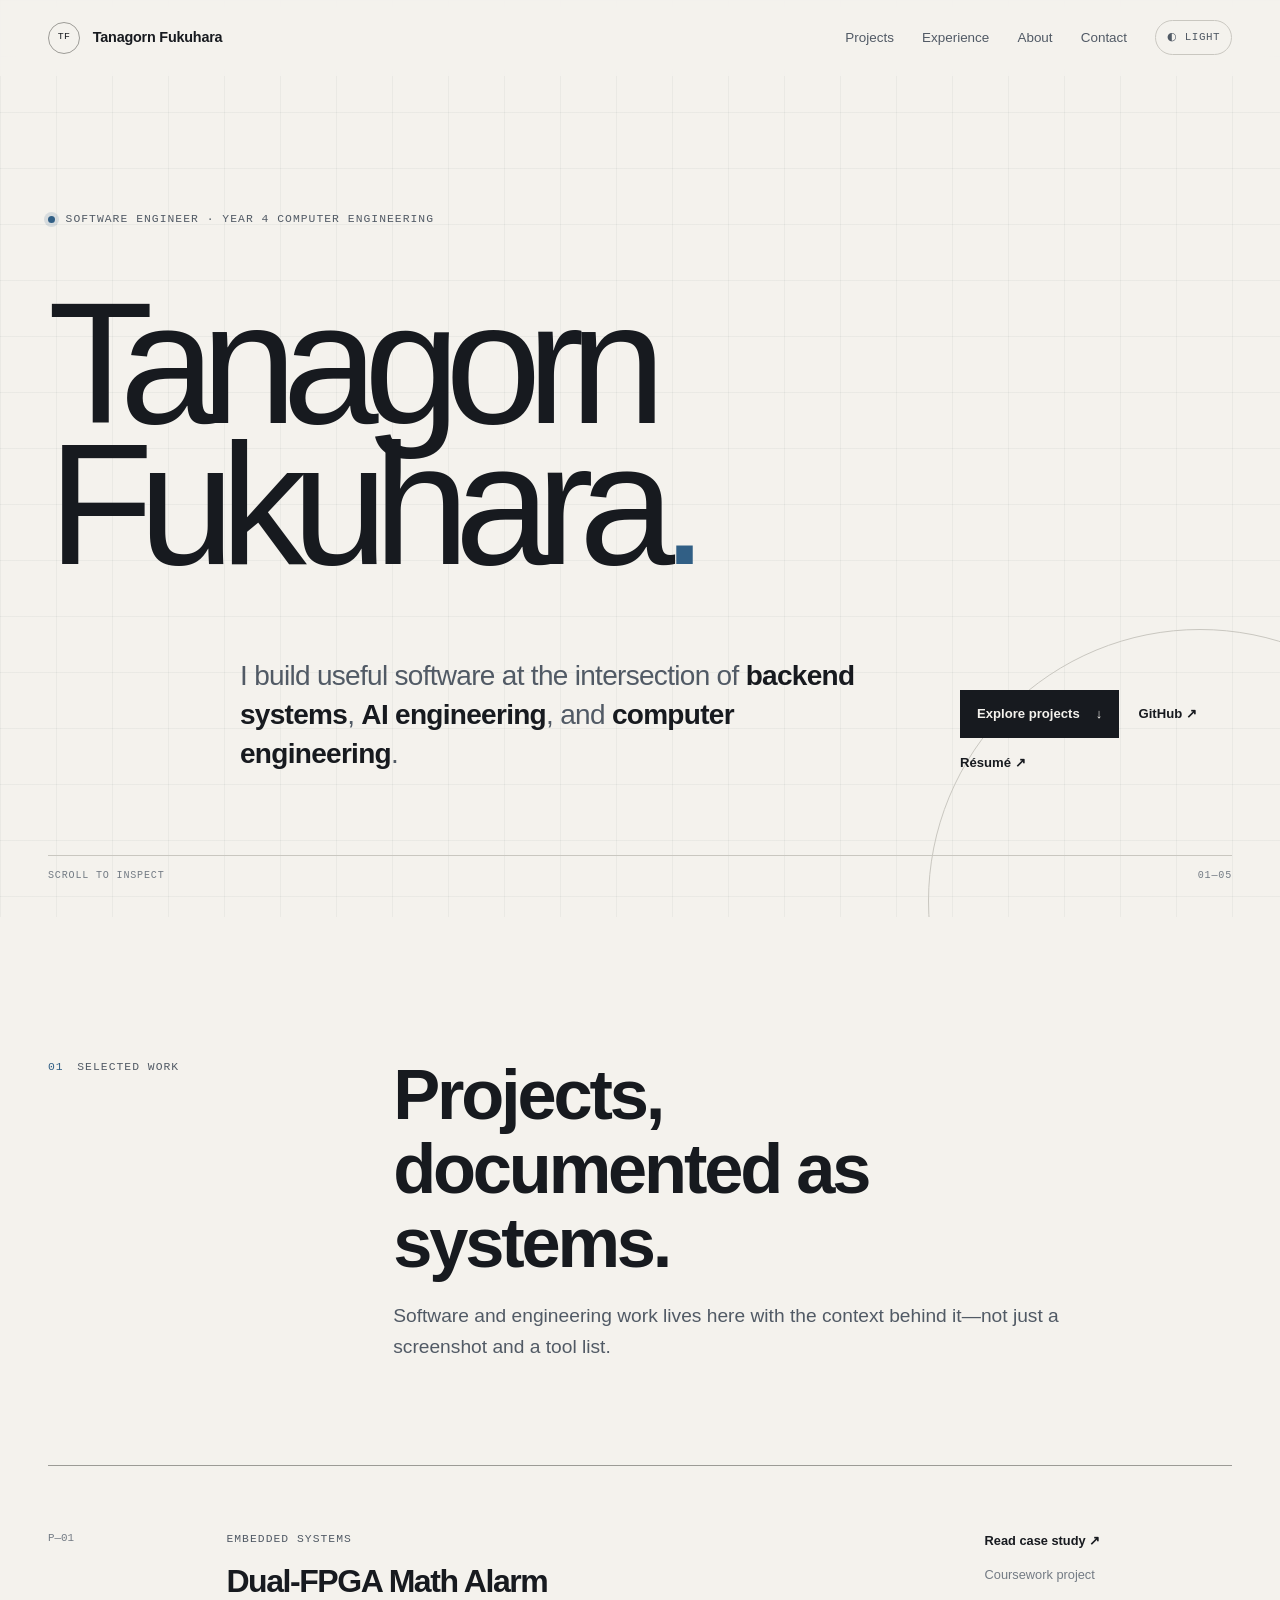
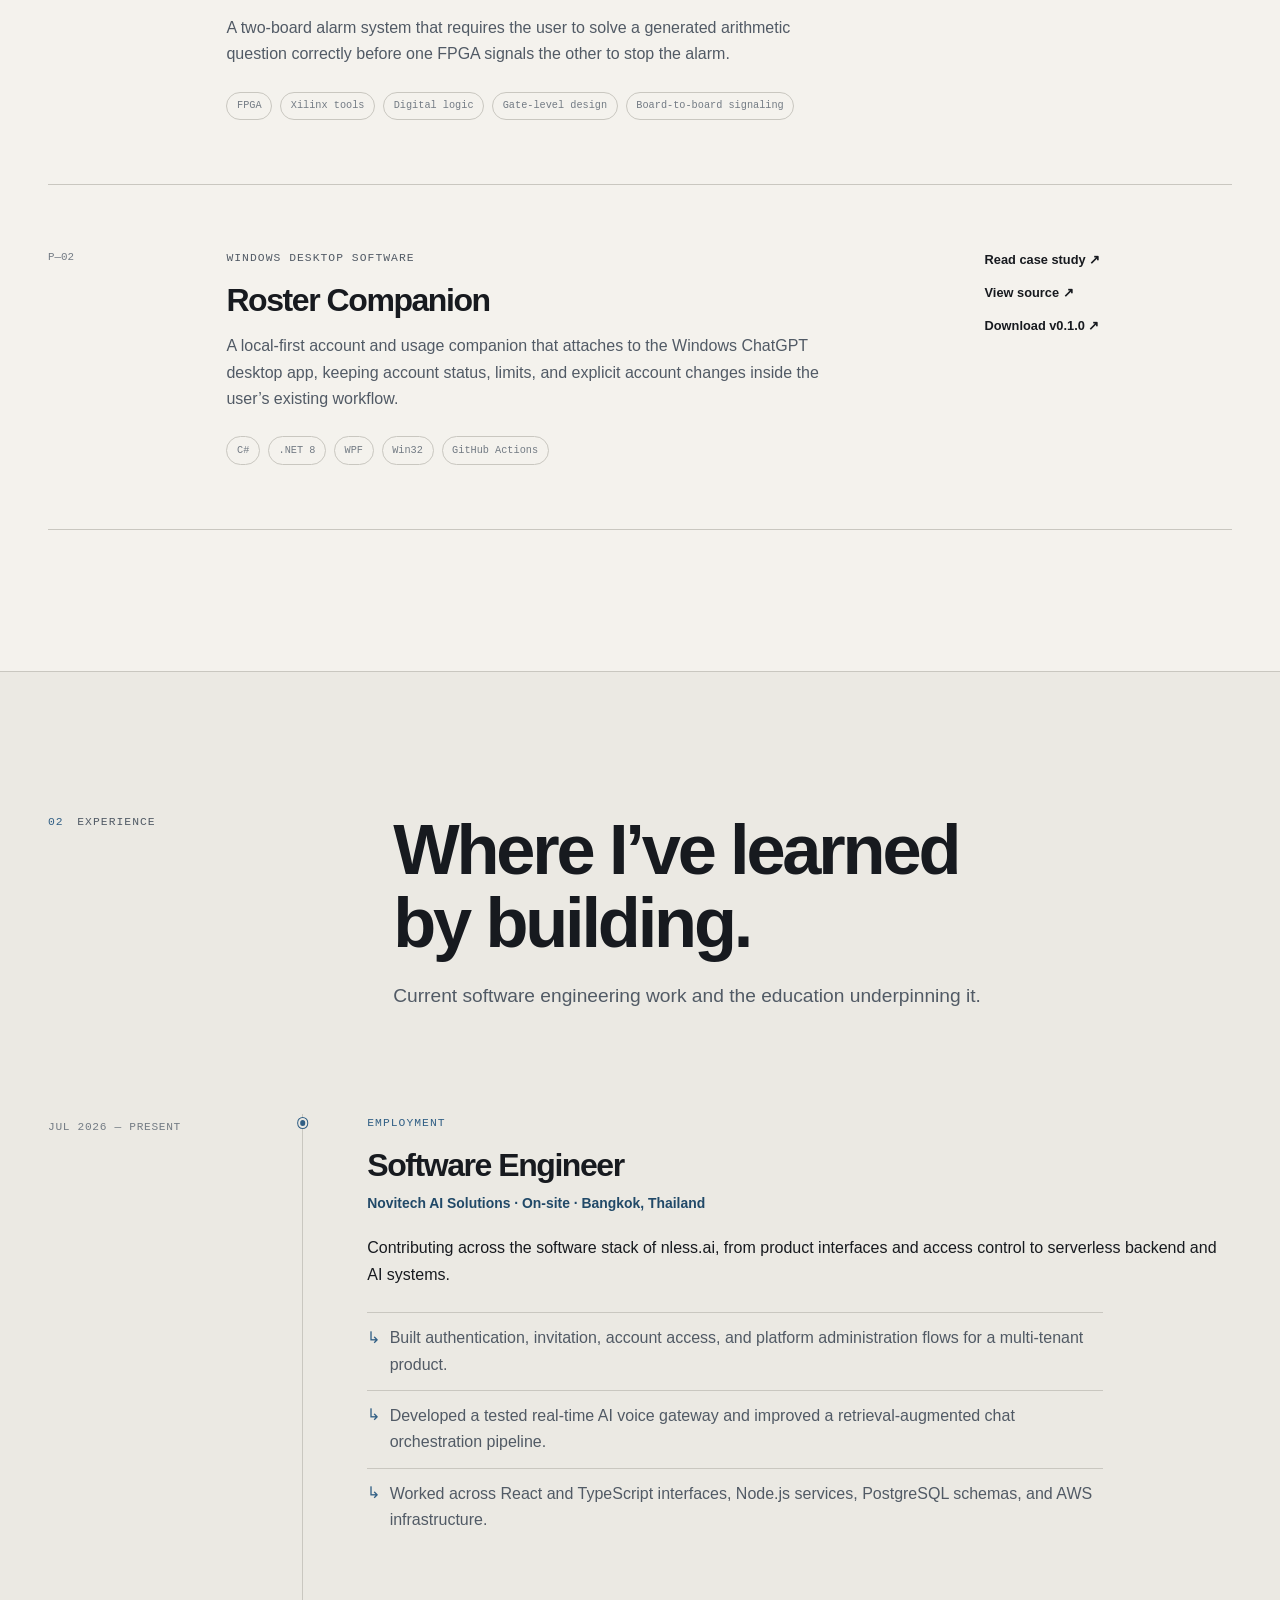
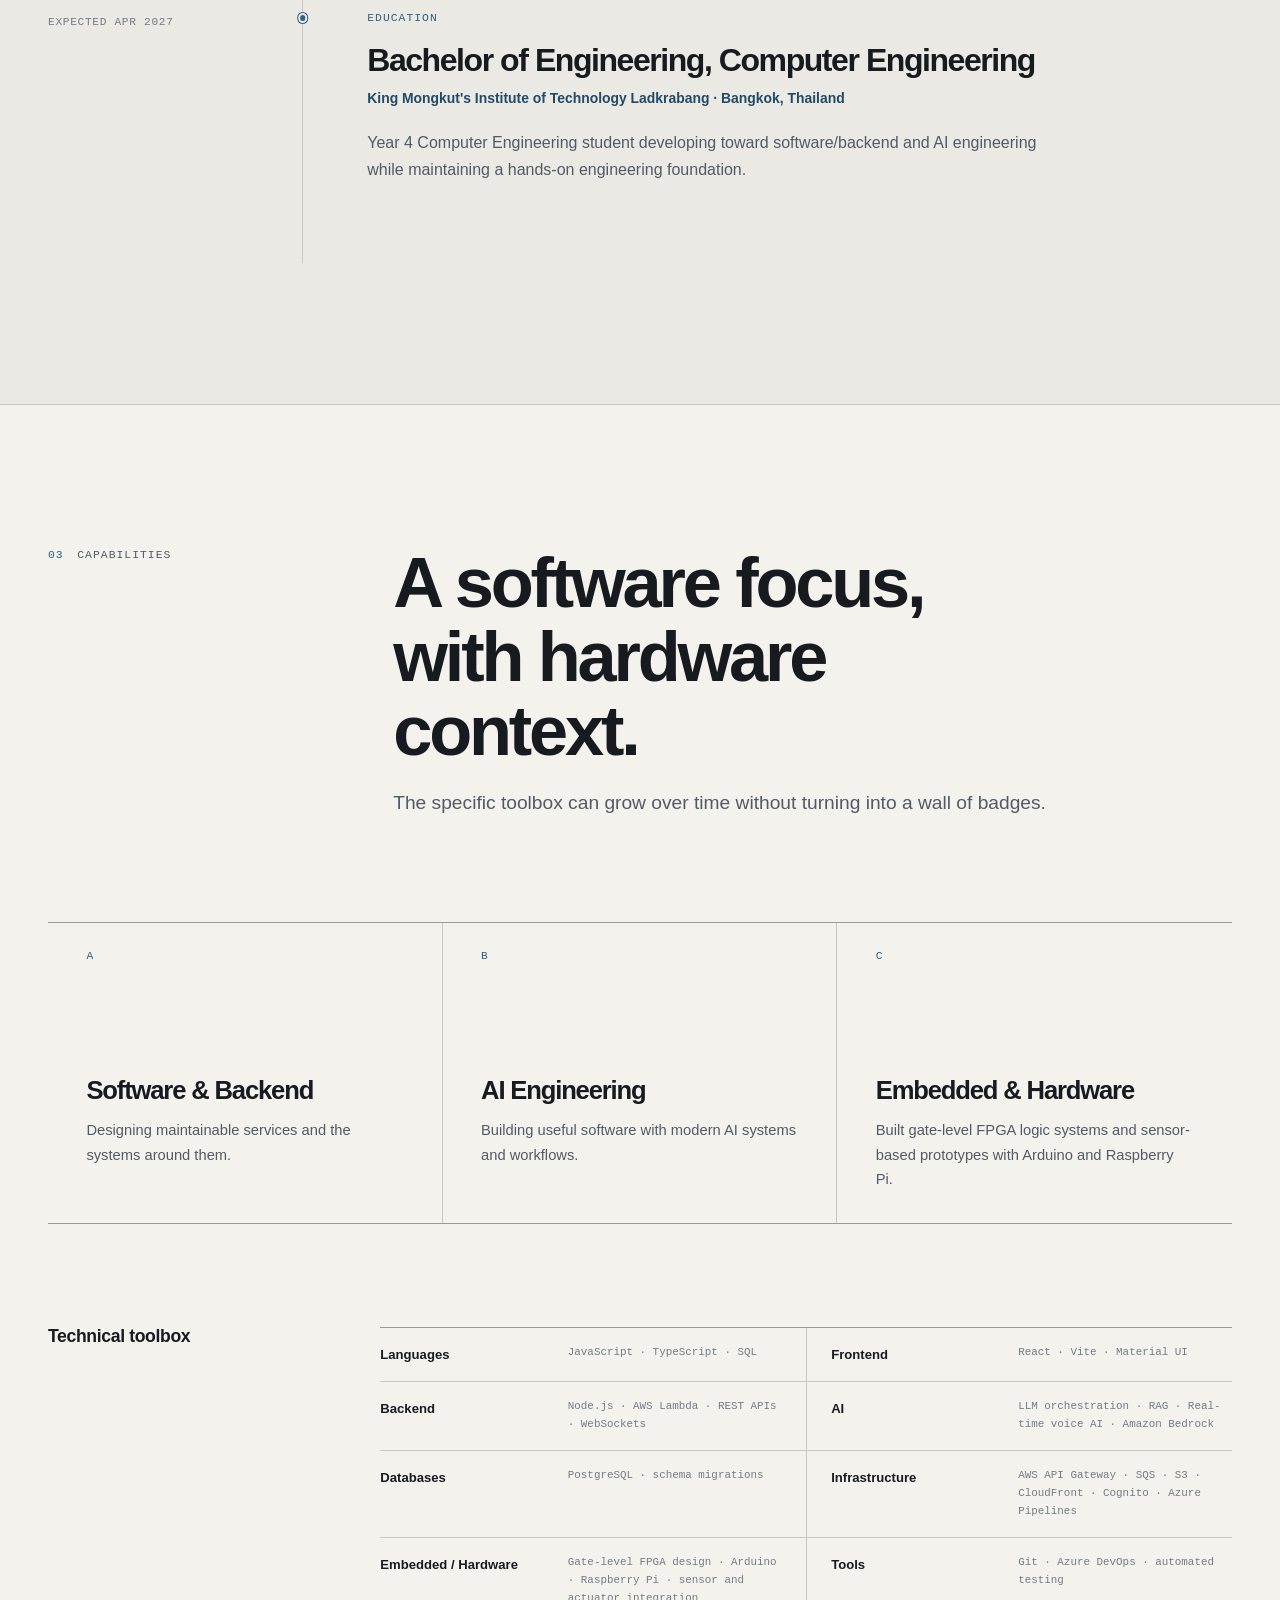
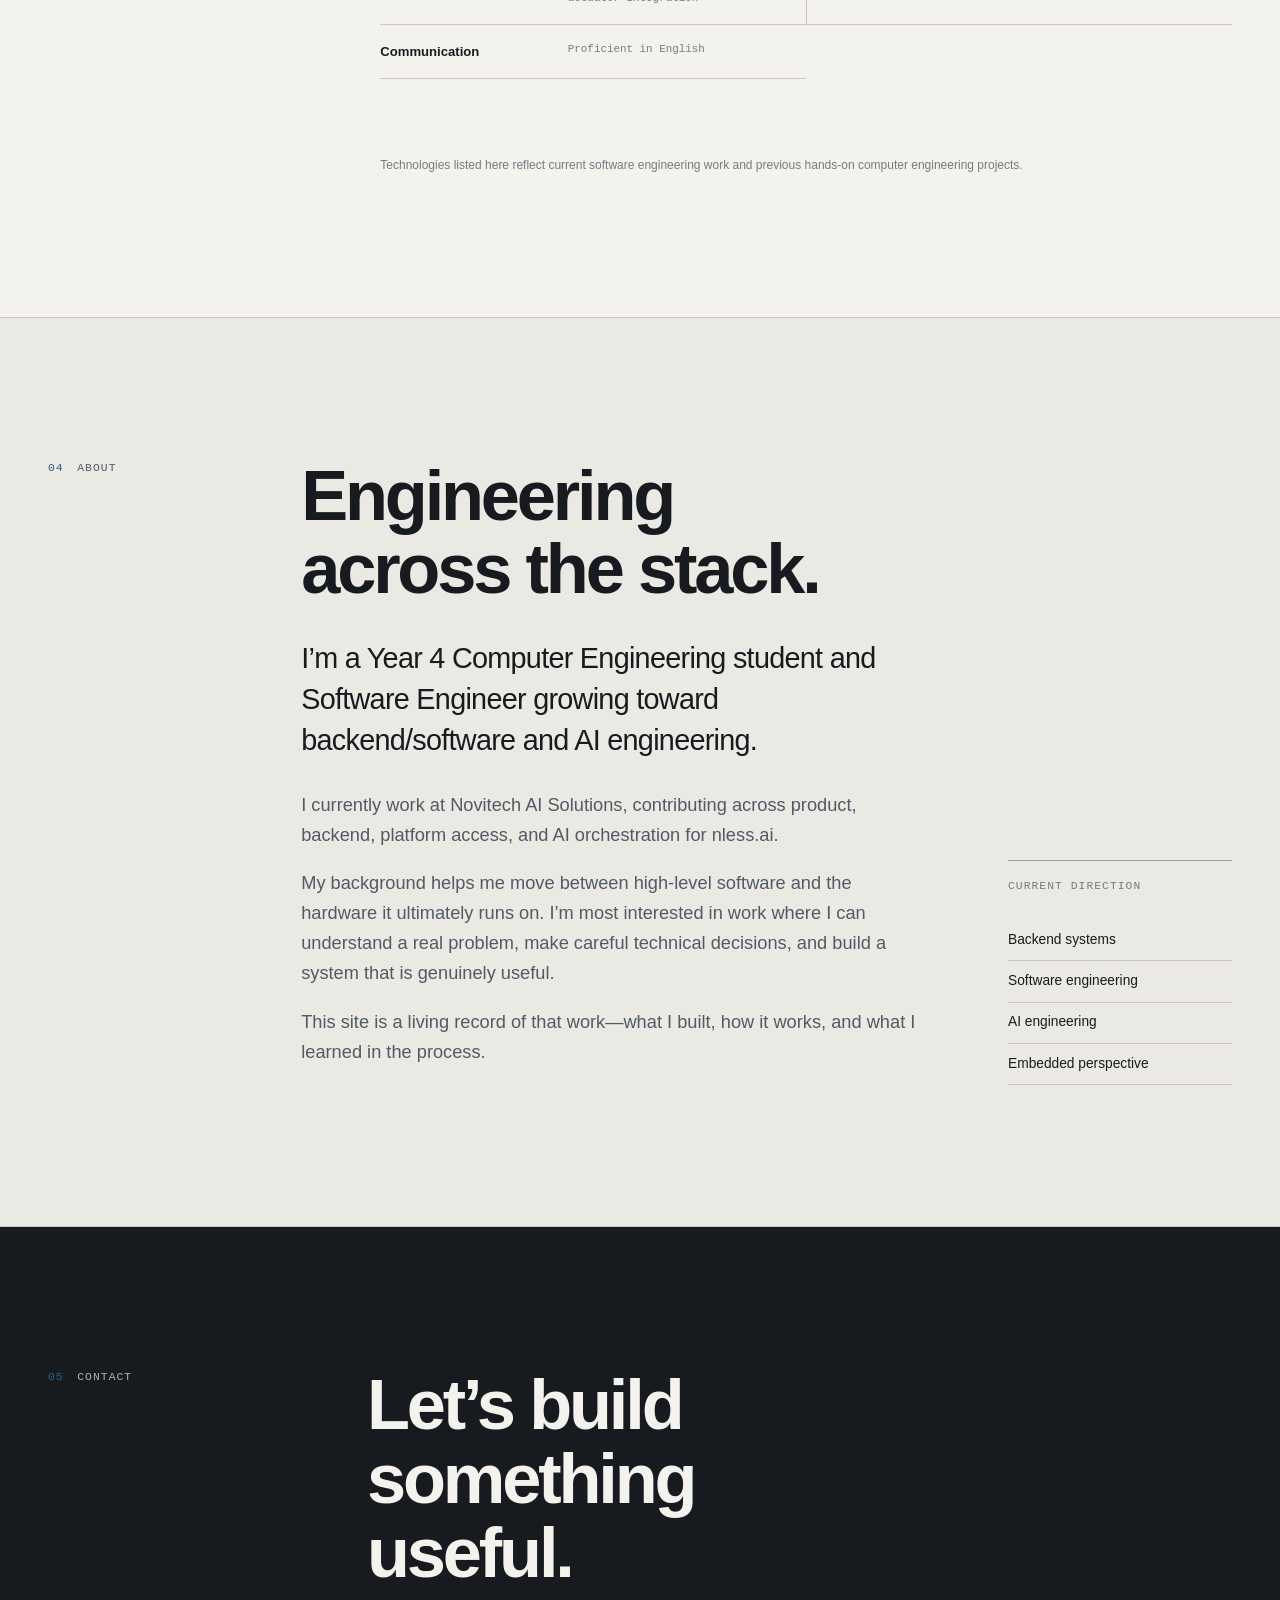
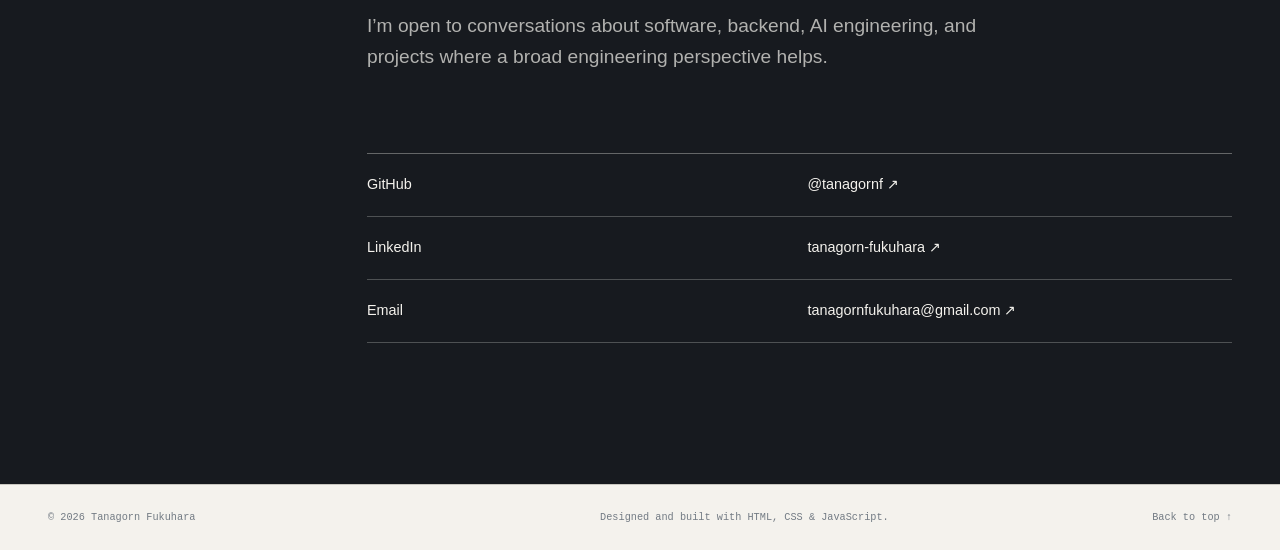
==== commit f0ec6f23: "Add Roster Companion project case study" ====
--- a/index.html
+++ b/index.html
@@ -18,7 +18,7 @@
   <meta name="twitter:description" content="Backend systems, AI engineering, and useful software—grounded in Computer Engineering.">
   <meta name="twitter:image" content="https://tanagorn.com/assets/images/og-cover.png">
   <link rel="canonical" href="https://tanagorn.com/">
-  <link rel="stylesheet" href="css/style.css?v=20260813-1">
+  <link rel="stylesheet" href="css/style.css?v=20260816-2">
   <script src="js/main.js?v=20260813-1"></script>
   <title>Tanagorn Fukuhara — Software &amp; Computer Engineering</title>
 </head>
@@ -76,7 +76,7 @@
           <p class="eyebrow"><span>01</span> Selected work</p>
           <div>
             <h2 id="projects-title">Projects, documented as systems.</h2>
-            <p>Software and engineering work will live here with the context behind it—not just a screenshot and a tool list.</p>
+            <p>Software and engineering work lives here with the context behind it—not just a screenshot and a tool list.</p>
           </div>
         </div>
 
@@ -98,6 +98,27 @@
             <div class="project-links">
               <a href="projects/dual-fpga-math-alarm.html">Read case study <span aria-hidden="true">↗</span></a>
               <span class="muted-link">Coursework project</span>
+            </div>
+          </article>
+
+          <article class="project-row reveal">
+            <div class="project-index" aria-hidden="true">P—02</div>
+            <div class="project-copy">
+              <p class="entry-label">Windows desktop software</p>
+              <h3>Roster Companion</h3>
+              <p>A local-first account and usage companion that attaches to the Windows ChatGPT desktop app, keeping account status, limits, and explicit account changes inside the user’s existing workflow.</p>
+              <ul class="tag-list" aria-label="Project technologies">
+                <li>C#</li>
+                <li>.NET 8</li>
+                <li>WPF</li>
+                <li>Win32</li>
+                <li>GitHub Actions</li>
+              </ul>
+            </div>
+            <div class="project-links">
+              <a href="projects/roster-companion.html">Read case study <span aria-hidden="true">↗</span></a>
+              <a href="https://github.com/tanagornf/roster-companion" target="_blank" rel="noopener noreferrer">View source <span aria-hidden="true">↗</span></a>
+              <a href="https://github.com/tanagornf/roster-companion/releases/tag/v0.1.0" target="_blank" rel="noopener noreferrer">Download v0.1.0 <span aria-hidden="true">↗</span></a>
             </div>
           </article>
         </div>
--- a/css/style.css
+++ b/css/style.css
@@ -901,6 +901,31 @@
   font-size: clamp(1.15rem, 2.2vw, 1.5rem);
 }
 
+.project-hero-mark {
+  width: clamp(4.75rem, 9vw, 6.5rem);
+  margin-bottom: 2rem;
+  border: 1px solid var(--line);
+  border-radius: 1.35rem;
+  background: var(--surface);
+  box-shadow: 0 0.8rem 2rem rgba(0, 0, 0, 0.1);
+}
+
+.project-hero-mark img {
+  display: block;
+  width: 100%;
+  height: auto;
+  aspect-ratio: 1;
+  border-radius: inherit;
+}
+
+.subpage-actions {
+  display: flex;
+  flex-wrap: wrap;
+  gap: 1rem;
+  align-items: center;
+  margin-top: 2rem;
+}
+
 .content-layout {
   display: grid;
   grid-template-columns: minmax(11rem, 0.3fr) minmax(0, 1fr);
@@ -1250,6 +1275,11 @@
     flex-direction: column;
   }
 
+  .subpage-actions {
+    align-items: flex-start;
+    flex-direction: column;
+  }
+
   .scroll-cue {
     display: none;
   }
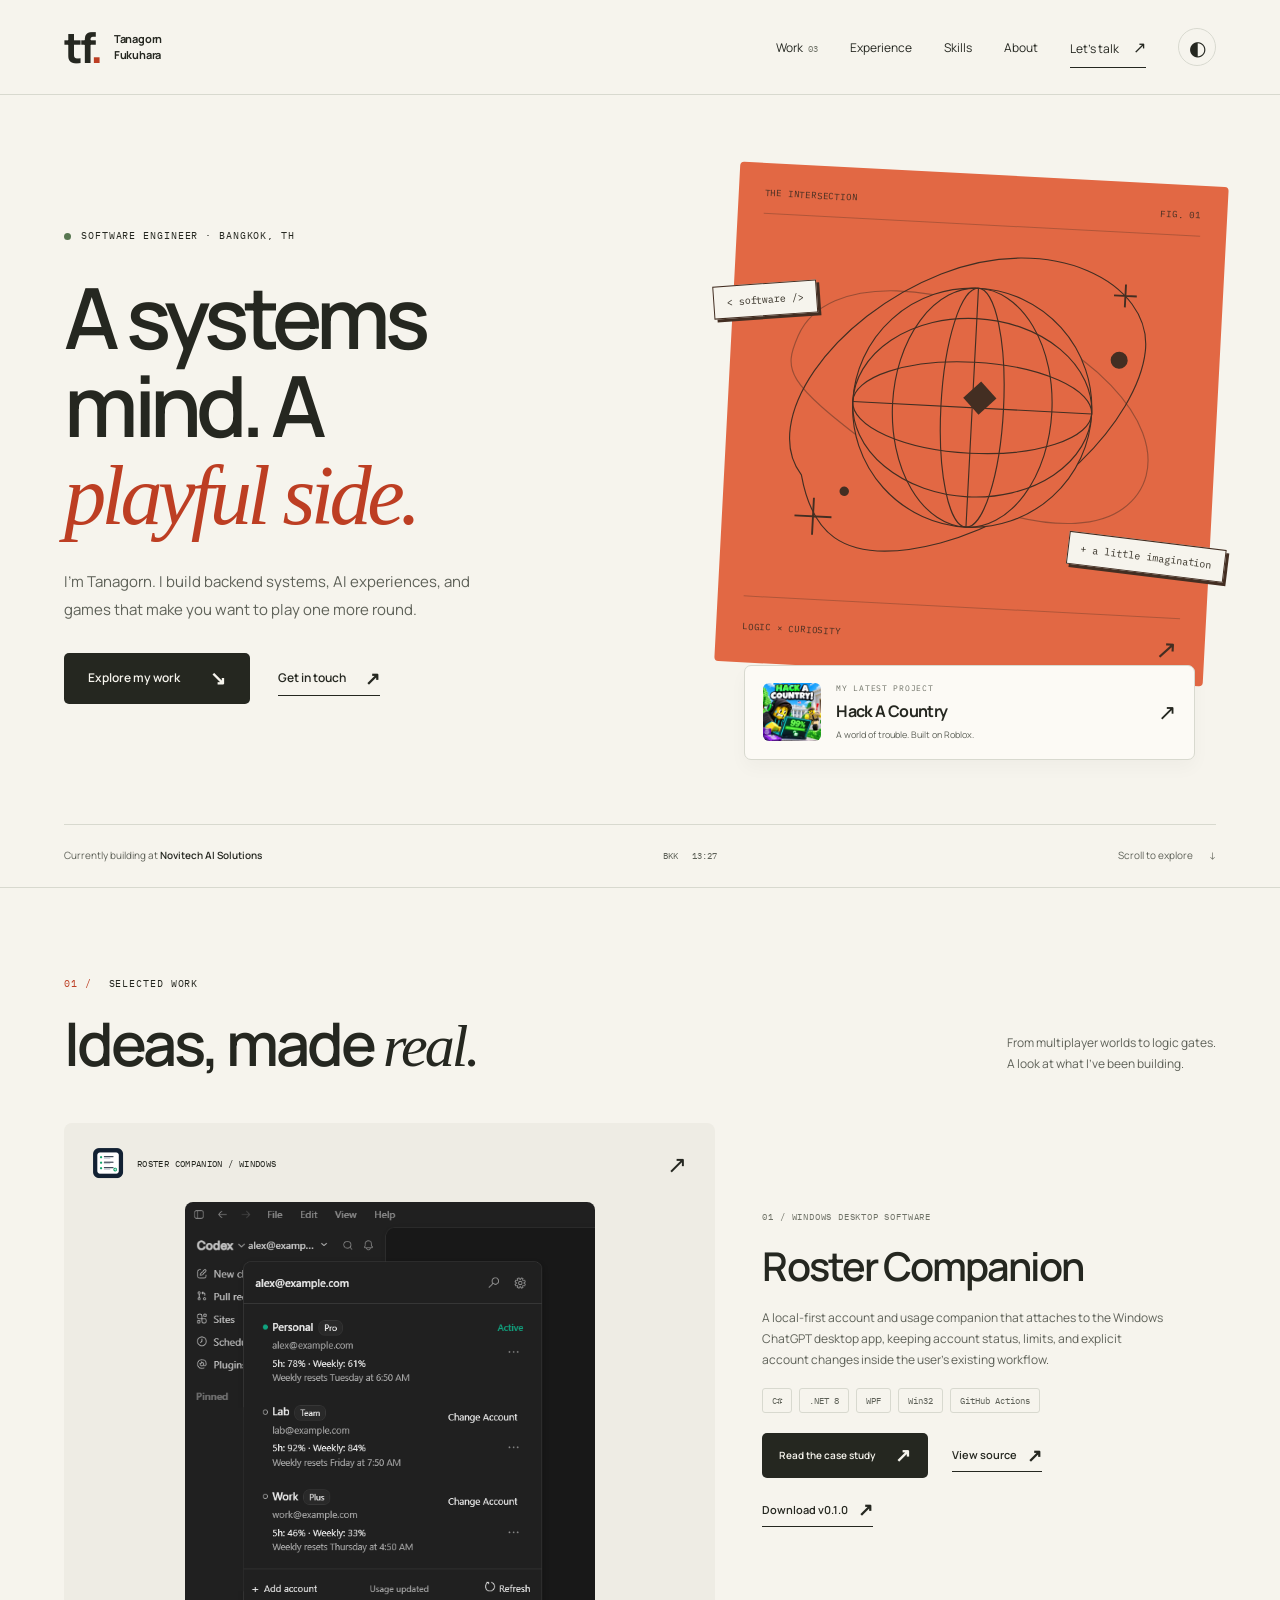
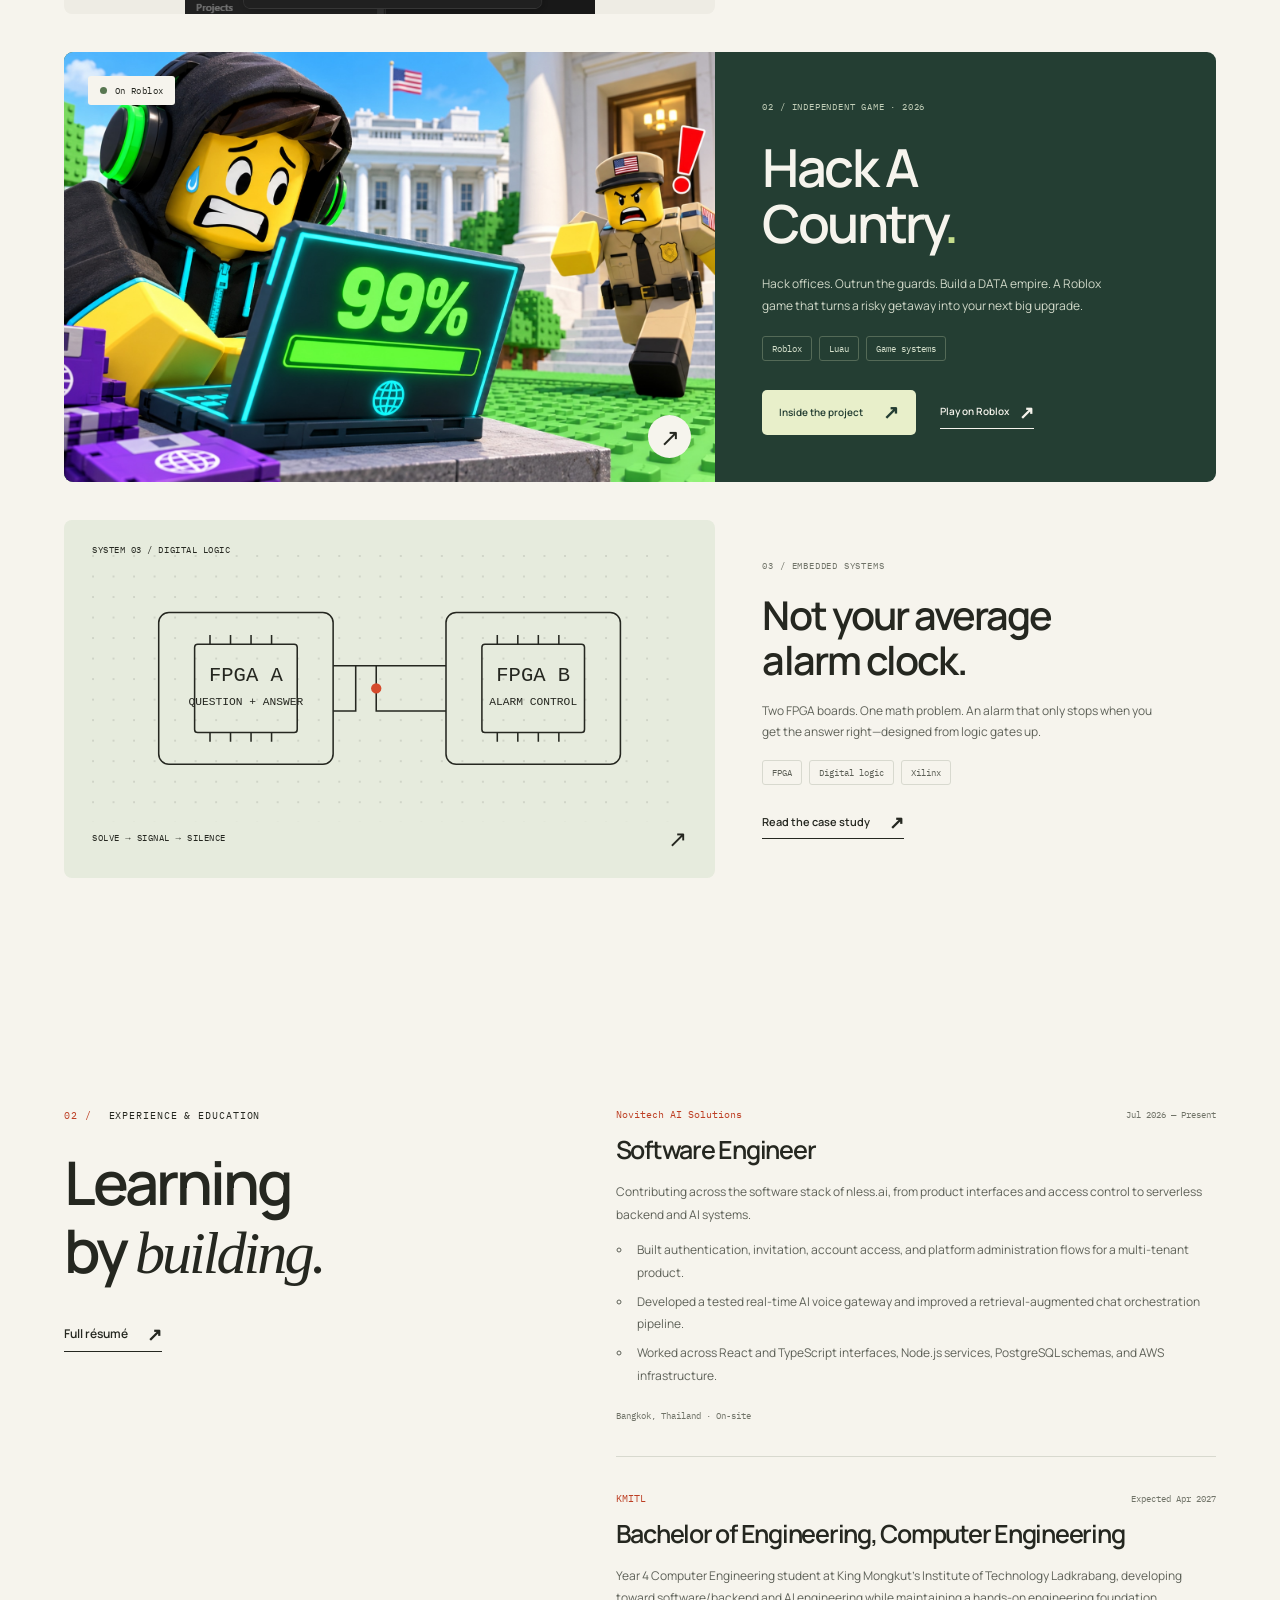
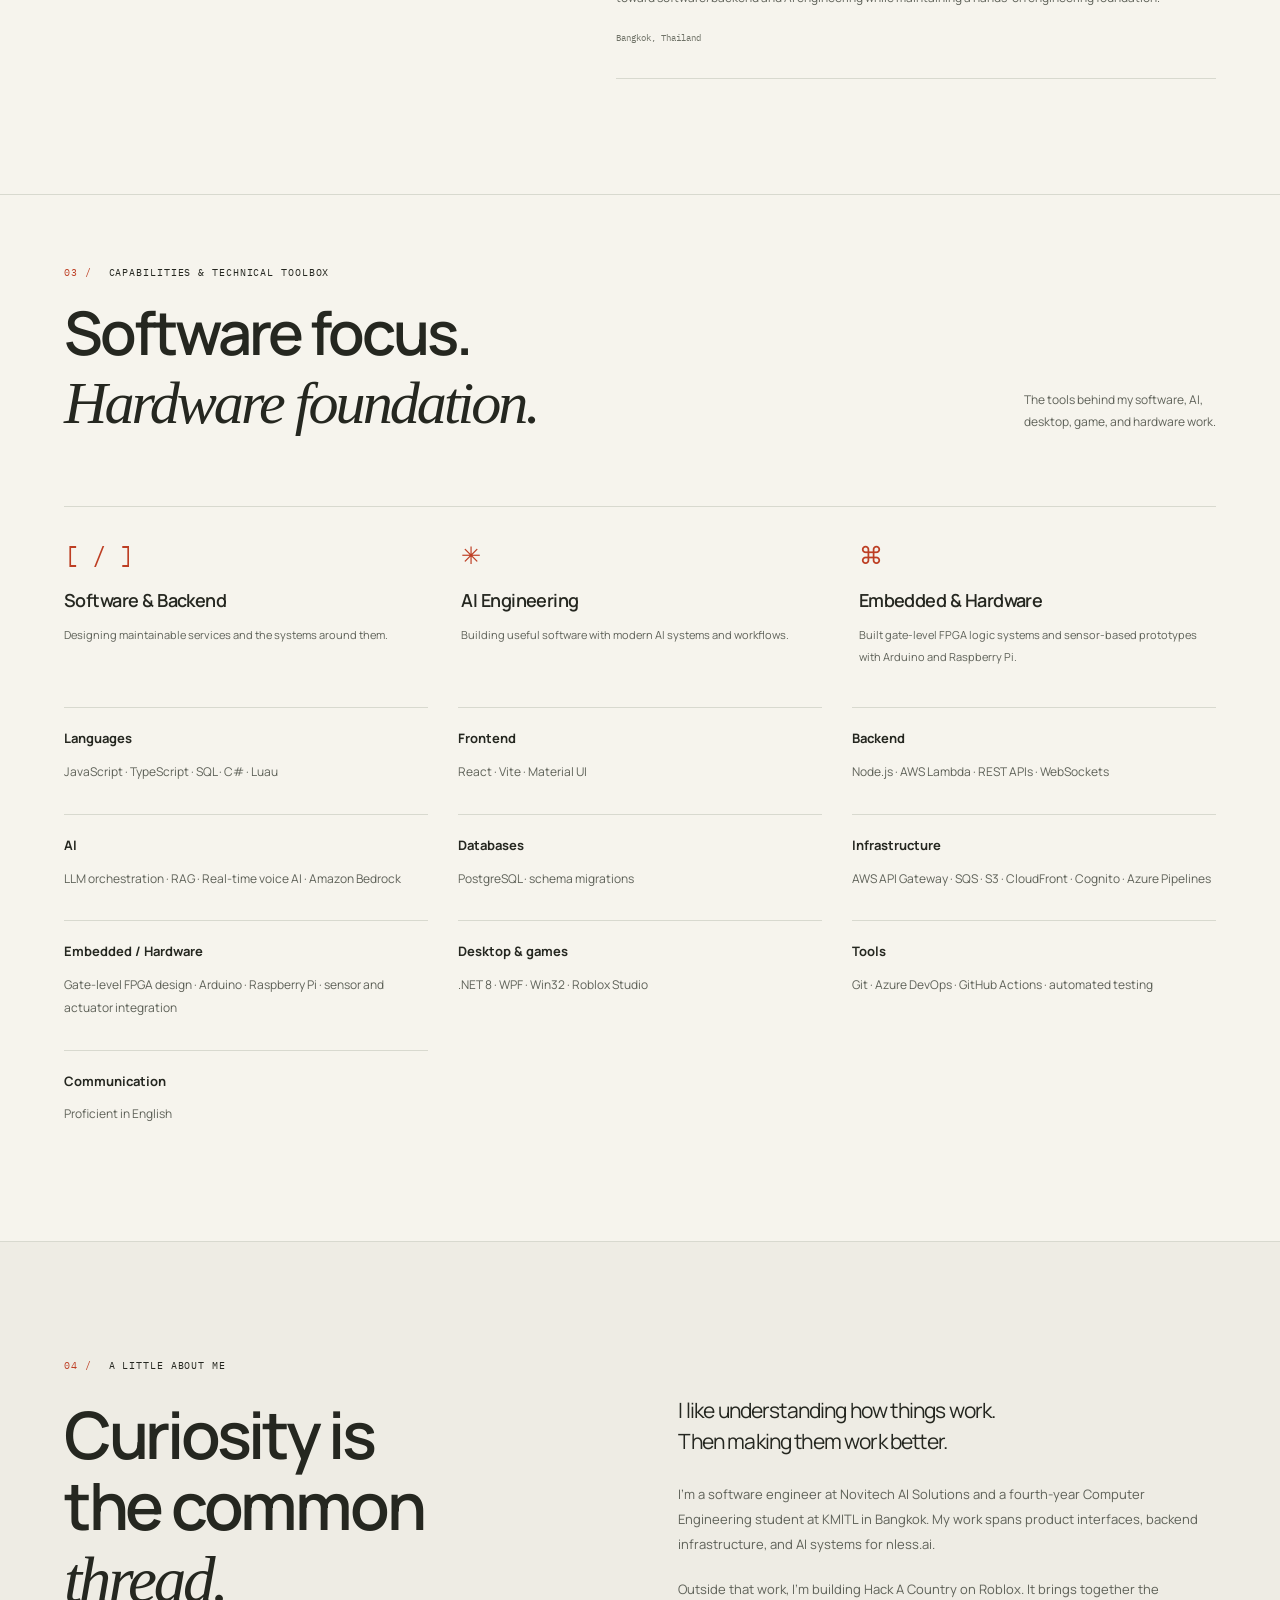
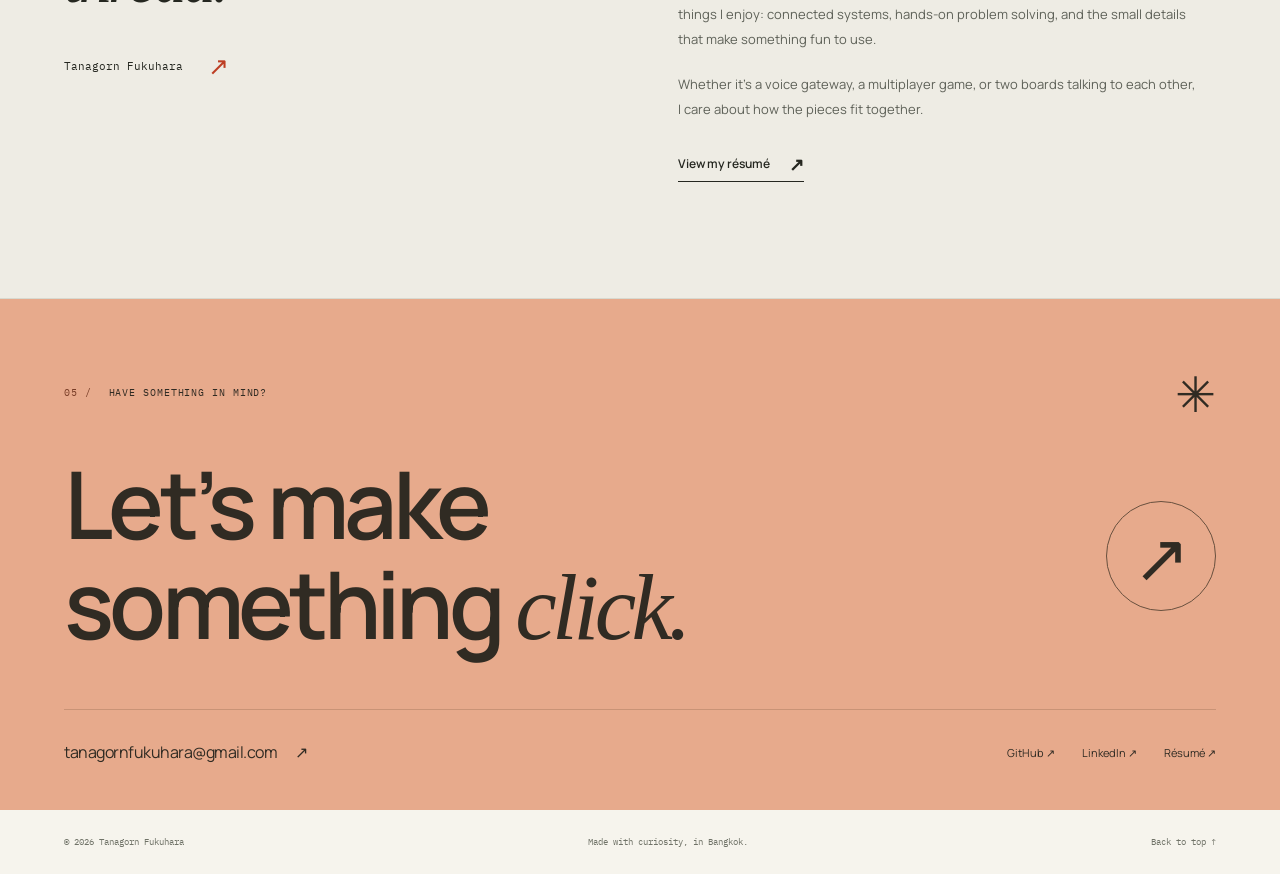
==== commit 8fcd69c4: "Redesign portfolio and showcase Hack A Country" ====
--- a/index.html
+++ b/index.html
@@ -1,266 +1,619 @@
 <!doctype html>
 <html lang="en">
-<head>
-  <meta charset="utf-8">
-  <meta name="viewport" content="width=device-width, initial-scale=1">
-  <meta name="description" content="Tanagorn Fukuhara is a Software Engineer and Computer Engineering student focused on backend systems, AI engineering, and useful software.">
-  <meta name="author" content="Tanagorn Fukuhara">
-  <meta name="theme-color" content="#f4f2ed" media="(prefers-color-scheme: light)">
-  <meta name="theme-color" content="#111419" media="(prefers-color-scheme: dark)">
-  <meta property="og:type" content="website">
-  <meta property="og:url" content="https://tanagorn.com/">
-  <meta property="og:title" content="Tanagorn Fukuhara — Software &amp; Computer Engineering">
-  <meta property="og:description" content="Backend systems, AI engineering, and useful software—grounded in Computer Engineering.">
-  <meta property="og:image" content="https://tanagorn.com/assets/images/og-cover.png">
-  <meta property="og:image:alt" content="Tanagorn Fukuhara — Software, Backend, AI Engineering">
-  <meta name="twitter:card" content="summary_large_image">
-  <meta name="twitter:title" content="Tanagorn Fukuhara — Software &amp; Computer Engineering">
-  <meta name="twitter:description" content="Backend systems, AI engineering, and useful software—grounded in Computer Engineering.">
-  <meta name="twitter:image" content="https://tanagorn.com/assets/images/og-cover.png">
-  <link rel="canonical" href="https://tanagorn.com/">
-  <link rel="stylesheet" href="css/style.css?v=20260816-2">
-  <script src="js/main.js?v=20260813-1"></script>
-  <title>Tanagorn Fukuhara — Software &amp; Computer Engineering</title>
-</head>
-<body>
-  <a class="skip-link" href="#main-content">Skip to content</a>
+  <head>
+    <meta charset="utf-8" />
+    <meta name="viewport" content="width=device-width, initial-scale=1" />
+    <meta
+      name="description"
+      content="Tanagorn Fukuhara — software engineer in Bangkok building backend systems, AI experiences, and Hack A Country on Roblox."
+    />
+    <meta name="author" content="Tanagorn Fukuhara" />
+    <meta name="theme-color" content="#f6f4ed" />
+    <meta property="og:type" content="website" />
+    <meta property="og:url" content="https://tanagorn.com/" />
+    <meta
+      property="og:title"
+      content="Tanagorn Fukuhara — A systems mind. A playful side."
+    />
+    <meta
+      property="og:description"
+      content="Software, AI, and game development. Selected work by a Bangkok-based software and computer engineer."
+    />
+    <meta
+      property="og:image"
+      content="https://tanagorn.com/assets/images/og-cover.png"
+    />
+    <meta
+      property="og:image:alt"
+      content="Tanagorn Fukuhara — Software & Computer Engineering"
+    />
+    <meta name="twitter:card" content="summary_large_image" />
+    <link rel="canonical" href="https://tanagorn.com/" />
+    <link rel="icon" href="assets/images/favicon.svg" type="image/svg+xml" />
+    <link
+      rel="preload"
+      href="assets/fonts/manrope-latin.woff2"
+      as="font"
+      type="font/woff2"
+      crossorigin
+    />
+    <link rel="stylesheet" href="css/style.css?v=20261011-2" />
+    <script src="js/main.js?v=20261011-2"></script>
+    <title>Tanagorn Fukuhara — Software, Systems & Play</title>
+  </head>
+  <body>
+    <a class="skip-link" href="#main-content">Skip to content</a>
+    <header class="site-header" data-header>
+      <div class="shell header-inner">
+        <a class="wordmark" href="#top" aria-label="Tanagorn Fukuhara, home"
+          ><span class="wordmark-mark" aria-hidden="true">tf<span>.</span></span
+          ><span class="wordmark-name">Tanagorn<br />Fukuhara</span></a
+        >
+        <button
+          class="nav-toggle"
+          type="button"
+          aria-expanded="false"
+          aria-controls="primary-nav"
+        >
+          <span class="sr-only">Toggle navigation</span
+          ><span aria-hidden="true">Menu +</span>
+        </button>
+        <nav
+          class="primary-nav"
+          id="primary-nav"
+          aria-label="Primary navigation"
+        >
+          <a href="#projects">Work <span>03</span></a
+          ><a href="#experience">Experience</a><a href="#skills">Skills</a
+          ><a href="#about">About</a
+          ><a class="nav-contact" href="#contact"
+            >Let’s talk <span aria-hidden="true">↗</span></a
+          >
+          <button
+            class="theme-toggle"
+            type="button"
+            aria-label="Switch to dark theme"
+            title="Switch to dark theme"
+          >
+            <span class="theme-icon" aria-hidden="true">◐</span>
+          </button>
+        </nav>
+      </div>
+    </header>
 
-  <header class="site-header" data-header>
-    <div class="shell header-inner">
-      <a class="wordmark" href="#top" aria-label="Tanagorn Fukuhara, home">
-        <span class="wordmark-mark" aria-hidden="true">TF</span>
-        <span class="wordmark-name">Tanagorn Fukuhara</span>
-      </a>
+    <main id="main-content">
+      <section class="hero" id="top" aria-labelledby="hero-title">
+        <div class="shell">
+          <div class="hero-layout">
+            <div class="hero-copy">
+              <p class="eyebrow hero-eyebrow">
+                <span class="status-dot" aria-hidden="true"></span> Software
+                engineer · Bangkok, TH
+              </p>
+              <h1 id="hero-title">
+                A systems<br />mind. A<br /><em>playful side.</em>
+              </h1>
+              <p class="hero-intro">
+                I’m Tanagorn. I build backend systems, AI experiences, and games
+                that make you want to play one more round.
+              </p>
+              <div class="hero-actions">
+                <a class="button button-primary" href="#projects"
+                  >Explore my work <span aria-hidden="true">↘</span></a
+                ><a class="text-link" href="#contact"
+                  >Get in touch <span aria-hidden="true">↗</span></a
+                >
+              </div>
+            </div>
+            <div class="hero-visual">
+              <div class="systems-art" aria-hidden="true">
+                <div class="art-heading">
+                  <span>THE INTERSECTION</span><span>FIG. 01</span>
+                </div>
+                <svg class="orbit-art" viewBox="0 0 460 380" fill="none">
+                  <g stroke="currentColor" stroke-width="1.2">
+                    <path
+                      d="M54 264C8 210 76 97 190 45S413 43 409 115 314 293 204 328 66 315 54 264Z"
+                    />
+                    <path
+                      opacity=".45"
+                      d="M43 118C69 49 198 50 308 107S443 242 394 282 222 295 127 231 29 155 43 118Z"
+                    />
+                    <circle cx="230" cy="184" r="126" fill="var(--art-fill)" />
+                    <ellipse cx="230" cy="184" rx="84" ry="126" />
+                    <ellipse cx="230" cy="184" rx="33" ry="126" />
+                    <ellipse cx="230" cy="184" rx="126" ry="48" />
+                    <ellipse cx="230" cy="184" rx="126" ry="94" />
+                    <path d="M104 184H356M230 58V310" />
+                    <path
+                      d="M49 307H88M68.5 287.5V326.5M373 58H397M385 46V70"
+                      stroke-width="2"
+                    />
+                  </g>
+                  <circle cx="382" cy="126" r="9" fill="var(--art-ink)" />
+                  <circle cx="100" cy="279" r="5" fill="var(--art-ink)" />
+                  <path d="m220 174 18-18 17 17-18 18z" fill="var(--art-ink)" />
+                </svg>
+                <span class="art-label art-label-one">&lt; software /&gt;</span
+                ><span class="art-label art-label-two"
+                  >+ a little imagination</span
+                >
+                <div class="art-footer">
+                  <span>LOGIC × CURIOSITY</span><span>↗</span>
+                </div>
+              </div>
+              <a class="current-project" href="projects/hack-a-country.html"
+                ><img
+                  src="assets/images/hack-a-country-icon.png"
+                  alt=""
+                  width="64"
+                  height="64"
+                /><span
+                  ><span class="micro-label">My latest project</span
+                  ><strong>Hack A Country</strong
+                  ><span class="current-detail"
+                    >A world of trouble. Built on Roblox.</span
+                  ></span
+                ><span class="current-arrow" aria-hidden="true">↗</span></a
+              >
+            </div>
+          </div>
+          <div class="hero-footnote">
+            <p>Currently building at <strong>Novitech AI Solutions</strong></p>
+            <p class="local-time">BKK <span data-bangkok-time>UTC+7</span></p>
+            <a href="#projects"
+              >Scroll to explore <span aria-hidden="true">↓</span></a
+            >
+          </div>
+        </div>
+      </section>
 
-      <button class="nav-toggle" type="button" aria-expanded="false" aria-controls="primary-nav">
-        <span class="sr-only">Toggle navigation</span>
-        <span aria-hidden="true">Menu</span>
-      </button>
-
-      <nav class="primary-nav" id="primary-nav" aria-label="Primary navigation">
-        <a href="#projects">Projects</a>
-        <a href="#experience">Experience</a>
-        <a href="#about">About</a>
-        <a href="#contact">Contact</a>
-        <button class="theme-toggle" type="button" aria-label="Switch color theme" title="Switch color theme">
-          <span class="theme-icon" aria-hidden="true">◐</span>
-          <span class="theme-label">Theme</span>
-        </button>
-      </nav>
-    </div>
-  </header>
-
-  <main id="main-content">
-    <section class="hero section-grid" id="top" aria-labelledby="hero-title">
-      <div class="shell hero-inner">
-        <div class="hero-status reveal">
-          <span class="status-dot" aria-hidden="true"></span>
-          Software Engineer · Year 4 Computer Engineering
-        </div>
-        <h1 class="hero-title reveal" id="hero-title">Tanagorn<br>Fukuhara<span class="accent-mark">.</span></h1>
-        <div class="hero-bottom">
-          <p class="hero-intro reveal">I build useful software at the intersection of <strong>backend systems</strong>, <strong>AI engineering</strong>, and <strong>computer engineering</strong>.</p>
-          <div class="hero-actions reveal" aria-label="Key links">
-            <a class="button button-primary" href="#projects">Explore projects <span aria-hidden="true">↓</span></a>
-            <a class="text-link" href="https://github.com/tanagornf" target="_blank" rel="noopener noreferrer">GitHub <span aria-hidden="true">↗</span></a>
-            <a class="text-link" href="resume/">Résumé <span aria-hidden="true">↗</span></a>
-          </div>
-        </div>
-        <p class="scroll-cue" aria-hidden="true"><span>Scroll to inspect</span><span>01—05</span></p>
-      </div>
-    </section>
-
-    <section class="section" id="projects" aria-labelledby="projects-title">
-      <div class="shell">
-        <div class="section-heading reveal">
-          <p class="eyebrow"><span>01</span> Selected work</p>
-          <div>
-            <h2 id="projects-title">Projects, documented as systems.</h2>
-            <p>Software and engineering work lives here with the context behind it—not just a screenshot and a tool list.</p>
-          </div>
-        </div>
-
-        <div class="project-list">
-          <article class="project-row reveal">
-            <div class="project-index" aria-hidden="true">P—01</div>
-            <div class="project-copy">
-              <p class="entry-label">Embedded systems</p>
-              <h3>Dual-FPGA Math Alarm</h3>
-              <p>A two-board alarm system that requires the user to solve a generated arithmetic question correctly before one FPGA signals the other to stop the alarm.</p>
-              <ul class="tag-list" aria-label="Project technologies">
-                <li>FPGA</li>
-                <li>Xilinx tools</li>
-                <li>Digital logic</li>
-                <li>Gate-level design</li>
-                <li>Board-to-board signaling</li>
-              </ul>
-            </div>
-            <div class="project-links">
-              <a href="projects/dual-fpga-math-alarm.html">Read case study <span aria-hidden="true">↗</span></a>
-              <span class="muted-link">Coursework project</span>
-            </div>
-          </article>
-
-          <article class="project-row reveal">
-            <div class="project-index" aria-hidden="true">P—02</div>
-            <div class="project-copy">
-              <p class="entry-label">Windows desktop software</p>
+      <section
+        class="section work-section"
+        id="projects"
+        aria-labelledby="projects-title"
+      >
+        <div class="shell">
+          <div class="section-heading reveal">
+            <div>
+              <p class="eyebrow"><span>01 /</span> Selected work</p>
+              <h2 id="projects-title">Ideas, made <em>real.</em></h2>
+            </div>
+            <p>
+              From multiplayer worlds to logic gates.<br />A look at what I’ve
+              been building.
+            </p>
+          </div>
+          <article class="secondary-project roster-project reveal">
+            <a
+              class="roster-media"
+              href="projects/roster-companion.html"
+              aria-label="Read the Roster Companion case study"
+            >
+              <span class="roster-media-heading"
+                ><img
+                  src="assets/images/roster-companion-icon.png"
+                  alt=""
+                  width="256"
+                  height="256"
+                /><span>ROSTER COMPANION / WINDOWS</span
+                ><span aria-hidden="true">↗</span></span
+              >
+              <img
+                class="roster-preview"
+                src="assets/images/roster-companion-context.png"
+                alt="Roster Companion attached to the desktop app, showing fictional accounts and their usage limits."
+                width="559"
+                height="562"
+                loading="lazy"
+              />
+            </a>
+            <div class="secondary-copy">
+              <p class="eyebrow">01 / Windows desktop software</p>
               <h3>Roster Companion</h3>
-              <p>A local-first account and usage companion that attaches to the Windows ChatGPT desktop app, keeping account status, limits, and explicit account changes inside the user’s existing workflow.</p>
-              <ul class="tag-list" aria-label="Project technologies">
+              <p>
+                A local-first account and usage companion that attaches to the
+                Windows ChatGPT desktop app, keeping account status, limits, and
+                explicit account changes inside the user’s existing workflow.
+              </p>
+              <ul class="tag-list" aria-label="Roster Companion technologies">
                 <li>C#</li>
                 <li>.NET 8</li>
                 <li>WPF</li>
                 <li>Win32</li>
                 <li>GitHub Actions</li>
               </ul>
-            </div>
-            <div class="project-links">
-              <a href="projects/roster-companion.html">Read case study <span aria-hidden="true">↗</span></a>
-              <a href="https://github.com/tanagornf/roster-companion" target="_blank" rel="noopener noreferrer">View source <span aria-hidden="true">↗</span></a>
-              <a href="https://github.com/tanagornf/roster-companion/releases/tag/v0.1.0" target="_blank" rel="noopener noreferrer">Download v0.1.0 <span aria-hidden="true">↗</span></a>
+              <div class="project-actions">
+                <a
+                  class="button button-primary"
+                  href="projects/roster-companion.html"
+                  >Read the case study <span aria-hidden="true">↗</span></a
+                ><a
+                  class="text-link"
+                  href="https://github.com/tanagornf/roster-companion"
+                  target="_blank"
+                  rel="noopener noreferrer"
+                  >View source <span aria-hidden="true">↗</span></a
+                ><a
+                  class="text-link"
+                  href="https://github.com/tanagornf/roster-companion/releases/tag/v0.1.0"
+                  target="_blank"
+                  rel="noopener noreferrer"
+                  >Download v0.1.0 <span aria-hidden="true">↗</span></a
+                >
+              </div>
+            </div>
+          </article>
+          <article class="featured-project reveal">
+            <a
+              class="feature-media"
+              href="projects/hack-a-country.html"
+              aria-label="Explore Hack A Country"
+              ><img
+                src="assets/images/hack-a-country.jpg"
+                alt="Hack A Country promotional artwork: a hacker’s laptop reaches 99% as a guard approaches."
+                width="1920"
+                height="1080"
+                loading="lazy"
+              /><span class="media-chip"
+                ><span class="status-dot" aria-hidden="true"></span> On
+                Roblox</span
+              ><span class="media-arrow" aria-hidden="true">↗</span></a
+            >
+            <div class="feature-copy">
+              <p class="eyebrow">02 / Independent game · 2026</p>
+              <h3>
+                Hack A<br />
+                Country<span>.</span>
+              </h3>
+              <p>
+                Hack offices. Outrun the guards. Build a DATA empire. A Roblox
+                game that turns a risky getaway into your next big upgrade.
+              </p>
+              <ul class="tag-list" aria-label="Hack A Country technologies">
+                <li>Roblox</li>
+                <li>Luau</li>
+                <li>Game systems</li>
+              </ul>
+              <div class="project-actions">
+                <a
+                  class="button button-light"
+                  href="projects/hack-a-country.html"
+                  >Inside the project <span aria-hidden="true">↗</span></a
+                ><a
+                  class="text-link"
+                  href="https://www.roblox.com/games/99593778538148/Hack-A-Country"
+                  target="_blank"
+                  rel="noopener noreferrer"
+                  >Play on Roblox <span aria-hidden="true">↗</span></a
+                >
+              </div>
+            </div>
+          </article>
+          <article class="secondary-project reveal">
+            <a
+              class="fpga-art"
+              href="projects/dual-fpga-math-alarm.html"
+              aria-label="Read the Dual-FPGA Math Alarm case study"
+            >
+              <span class="schematic-label">SYSTEM 03 / DIGITAL LOGIC</span>
+              <svg
+                viewBox="0 0 580 260"
+                role="img"
+                aria-label="Two FPGA boards linked by a correct-answer signal"
+              >
+                <defs>
+                  <pattern
+                    id="board-grid"
+                    width="20"
+                    height="20"
+                    patternUnits="userSpaceOnUse"
+                  >
+                    <circle
+                      cx="1"
+                      cy="1"
+                      r="1"
+                      fill="currentColor"
+                      opacity=".15"
+                    />
+                  </pattern>
+                </defs>
+                <rect width="580" height="260" fill="url(#board-grid)" />
+                <g stroke="currentColor" fill="none" stroke-width="1.5">
+                  <rect x="65" y="56" width="170" height="148" rx="10" />
+                  <rect x="345" y="56" width="170" height="148" rx="10" />
+                  <path d="M235 108h42v44h68M235 152h22v-44h88" />
+                  <rect x="100" y="87" width="100" height="86" rx="3" />
+                  <rect x="380" y="87" width="100" height="86" rx="3" />
+                  <path
+                    d="M115 78v9m20-9v9m20-9v9m20-9v9M115 173v9m20-9v9m20-9v9m20-9v9M395 78v9m20-9v9m20-9v9m20-9v9M395 173v9m20-9v9m20-9v9m20-9v9"
+                  />
+                </g>
+                <g
+                  fill="currentColor"
+                  text-anchor="middle"
+                  font-family="monospace"
+                >
+                  <text x="150" y="123" font-size="20">FPGA A</text>
+                  <text x="150" y="146" font-size="11">QUESTION + ANSWER</text>
+                  <text x="430" y="123" font-size="20">FPGA B</text>
+                  <text x="430" y="146" font-size="11">ALARM CONTROL</text>
+                </g>
+                <circle cx="277" cy="130" r="5" fill="#d54a2c" /></svg
+              ><span class="schematic-footer"
+                >SOLVE → SIGNAL → SILENCE
+                <span aria-hidden="true">↗</span></span
+              >
+            </a>
+            <div class="secondary-copy">
+              <p class="eyebrow">03 / Embedded systems</p>
+              <h3>Not your average<br />alarm clock.</h3>
+              <p>
+                Two FPGA boards. One math problem. An alarm that only stops when
+                you get the answer right—designed from logic gates up.
+              </p>
+              <ul class="tag-list" aria-label="Math Alarm technologies">
+                <li>FPGA</li>
+                <li>Digital logic</li>
+                <li>Xilinx</li>
+              </ul>
+              <a class="text-link" href="projects/dual-fpga-math-alarm.html"
+                >Read the case study <span aria-hidden="true">↗</span></a
+              >
             </div>
           </article>
         </div>
+      </section>
+
+      <section
+        class="section experience-section"
+        id="experience"
+        aria-labelledby="experience-title"
+      >
+        <div class="shell experience-layout">
+          <div class="reveal">
+            <p class="eyebrow"><span>02 /</span> Experience &amp; education</p>
+            <h2 id="experience-title">Learning<br />by <em>building.</em></h2>
+            <a class="text-link" href="resume/"
+              >Full résumé <span aria-hidden="true">↗</span></a
+            >
+          </div>
+          <ol class="timeline">
+            <li class="timeline-item reveal">
+              <div class="timeline-top">
+                <p class="entry-label">Novitech AI Solutions</p>
+                <span class="timeline-date">Jul 2026 — Present</span>
+              </div>
+              <h3>Software Engineer</h3>
+              <p>
+                Contributing across the software stack of nless.ai, from product
+                interfaces and access control to serverless backend and AI
+                systems.
+              </p>
+              <ul class="experience-highlights">
+                <li>
+                  Built authentication, invitation, account access, and platform
+                  administration flows for a multi-tenant product.
+                </li>
+                <li>
+                  Developed a tested real-time AI voice gateway and improved a
+                  retrieval-augmented chat orchestration pipeline.
+                </li>
+                <li>
+                  Worked across React and TypeScript interfaces, Node.js
+                  services, PostgreSQL schemas, and AWS infrastructure.
+                </li>
+              </ul>
+              <span class="timeline-location">Bangkok, Thailand · On-site</span>
+            </li>
+            <li class="timeline-item reveal">
+              <div class="timeline-top">
+                <p class="entry-label">KMITL</p>
+                <span class="timeline-date">Expected Apr 2027</span>
+              </div>
+              <h3>Bachelor of Engineering, Computer Engineering</h3>
+              <p>
+                Year 4 Computer Engineering student at King Mongkut’s Institute
+                of Technology Ladkrabang, developing toward software/backend and
+                AI engineering while maintaining a hands-on engineering
+                foundation.
+              </p>
+              <span class="timeline-location">Bangkok, Thailand</span>
+            </li>
+          </ol>
+        </div>
+      </section>
+
+      <section
+        class="section skills-section"
+        id="skills"
+        aria-labelledby="skills-title"
+      >
+        <div class="shell">
+          <div class="section-heading reveal">
+            <div>
+              <p class="eyebrow">
+                <span>03 /</span> Capabilities &amp; technical toolbox
+              </p>
+              <h2 id="skills-title">
+                Software focus.<br /><em>Hardware foundation.</em>
+              </h2>
+            </div>
+            <p>
+              The tools behind my software, AI,<br />desktop, game, and hardware
+              work.
+            </p>
+          </div>
+          <div class="capability-grid">
+            <article class="capability reveal">
+              <span class="capability-icon" aria-hidden="true">[ / ]</span>
+              <h3>Software &amp; Backend</h3>
+              <p>
+                Designing maintainable services and the systems around them.
+              </p>
+            </article>
+            <article class="capability reveal">
+              <span class="capability-icon" aria-hidden="true">✳</span>
+              <h3>AI Engineering</h3>
+              <p>
+                Building useful software with modern AI systems and workflows.
+              </p>
+            </article>
+            <article class="capability reveal">
+              <span class="capability-icon" aria-hidden="true">⌘</span>
+              <h3>Embedded &amp; Hardware</h3>
+              <p>
+                Built gate-level FPGA logic systems and sensor-based prototypes
+                with Arduino and Raspberry Pi.
+              </p>
+            </article>
+          </div>
+          <dl class="toolbox-groups reveal" aria-label="Full technical toolbox">
+            <div>
+              <dt>Languages</dt>
+              <dd>JavaScript · TypeScript · SQL · C# · Luau</dd>
+            </div>
+            <div>
+              <dt>Frontend</dt>
+              <dd>React · Vite · Material UI</dd>
+            </div>
+            <div>
+              <dt>Backend</dt>
+              <dd>Node.js · AWS Lambda · REST APIs · WebSockets</dd>
+            </div>
+            <div>
+              <dt>AI</dt>
+              <dd>
+                LLM orchestration · RAG · Real-time voice AI · Amazon Bedrock
+              </dd>
+            </div>
+            <div>
+              <dt>Databases</dt>
+              <dd>PostgreSQL · schema migrations</dd>
+            </div>
+            <div>
+              <dt>Infrastructure</dt>
+              <dd>
+                AWS API Gateway · SQS · S3 · CloudFront · Cognito · Azure
+                Pipelines
+              </dd>
+            </div>
+            <div>
+              <dt>Embedded / Hardware</dt>
+              <dd>
+                Gate-level FPGA design · Arduino · Raspberry Pi · sensor and
+                actuator integration
+              </dd>
+            </div>
+            <div>
+              <dt>Desktop &amp; games</dt>
+              <dd>.NET 8 · WPF · Win32 · Roblox Studio</dd>
+            </div>
+            <div>
+              <dt>Tools</dt>
+              <dd>Git · Azure DevOps · GitHub Actions · automated testing</dd>
+            </div>
+            <div>
+              <dt>Communication</dt>
+              <dd>Proficient in English</dd>
+            </div>
+          </dl>
+        </div>
+      </section>
+
+      <section
+        class="section about-section"
+        id="about"
+        aria-labelledby="about-title"
+      >
+        <div class="shell">
+          <div class="about-layout">
+            <div class="reveal">
+              <p class="eyebrow"><span>04 /</span> A little about me</p>
+              <h2 id="about-title">
+                Curiosity is<br />the common<br /><em>thread.</em>
+              </h2>
+              <div class="about-signature">
+                Tanagorn Fukuhara <span aria-hidden="true">↗</span>
+              </div>
+            </div>
+            <div class="about-copy reveal">
+              <p class="about-lead">
+                I like understanding how things work.<br />Then making them work
+                better.
+              </p>
+              <p>
+                I’m a software engineer at Novitech AI Solutions and a
+                fourth-year Computer Engineering student at KMITL in Bangkok. My
+                work spans product interfaces, backend infrastructure, and AI
+                systems for nless.ai.
+              </p>
+              <p>
+                Outside that work, I’m building Hack A Country on Roblox. It
+                brings together the things I enjoy: connected systems, hands-on
+                problem solving, and the small details that make something fun
+                to use.
+              </p>
+              <p>
+                Whether it’s a voice gateway, a multiplayer game, or two boards
+                talking to each other, I care about how the pieces fit together.
+              </p>
+              <a class="text-link" href="resume/"
+                >View my résumé <span aria-hidden="true">↗</span></a
+              >
+            </div>
+          </div>
+        </div>
+      </section>
+
+      <section
+        class="contact-section"
+        id="contact"
+        aria-labelledby="contact-title"
+      >
+        <div class="shell">
+          <div class="contact-top reveal">
+            <p class="eyebrow"><span>05 /</span> Have something in mind?</p>
+            <span class="contact-star" aria-hidden="true">✳</span>
+          </div>
+          <div class="contact-main reveal">
+            <h2 id="contact-title">
+              Let’s make<br />something <em>click.</em>
+            </h2>
+            <a
+              class="contact-arrow"
+              href="mailto:tanagornfukuhara@gmail.com"
+              aria-label="Email Tanagorn"
+              ><span aria-hidden="true">↗</span></a
+            >
+          </div>
+          <div class="contact-bottom">
+            <a class="email-link" href="mailto:tanagornfukuhara@gmail.com"
+              >tanagornfukuhara@gmail.com <span aria-hidden="true">↗</span></a
+            >
+            <div class="social-links">
+              <a
+                href="https://github.com/tanagornf"
+                target="_blank"
+                rel="noopener noreferrer"
+                >GitHub ↗</a
+              ><a
+                href="https://www.linkedin.com/in/tanagorn-fukuhara/"
+                target="_blank"
+                rel="noopener noreferrer"
+                >LinkedIn ↗</a
+              ><a href="resume/">Résumé ↗</a>
+            </div>
+          </div>
+        </div>
+      </section>
+    </main>
+    <footer class="site-footer">
+      <div class="shell footer-inner">
+        <p>© <span data-year>2026</span> Tanagorn Fukuhara</p>
+        <p>Made with curiosity, in Bangkok.</p>
+        <a href="#top">Back to top ↑</a>
       </div>
-    </section>
-
-    <section class="section section-toned" id="experience" aria-labelledby="experience-title">
-      <div class="shell">
-        <div class="section-heading reveal">
-          <p class="eyebrow"><span>02</span> Experience</p>
-          <div>
-            <h2 id="experience-title">Where I’ve learned by building.</h2>
-            <p>Current software engineering work and the education underpinning it.</p>
-          </div>
-        </div>
-
-        <ol class="timeline" aria-label="Experience timeline">
-          <li class="timeline-item reveal">
-            <div class="timeline-date">Jul 2026 — Present</div>
-            <div class="timeline-marker" aria-hidden="true"></div>
-            <div class="timeline-content">
-              <p class="entry-label">Employment</p>
-              <h3>Software Engineer</h3>
-              <p class="timeline-org">Novitech AI Solutions · On-site · Bangkok, Thailand</p>
-              <p>Contributing across the software stack of nless.ai, from product interfaces and access control to serverless backend and AI systems.</p>
-              <ul class="experience-highlights">
-                <li>Built authentication, invitation, account access, and platform administration flows for a multi-tenant product.</li>
-                <li>Developed a tested real-time AI voice gateway and improved a retrieval-augmented chat orchestration pipeline.</li>
-                <li>Worked across React and TypeScript interfaces, Node.js services, PostgreSQL schemas, and AWS infrastructure.</li>
-              </ul>
-            </div>
-          </li>
-          <li class="timeline-item reveal">
-            <div class="timeline-date">Expected Apr 2027</div>
-            <div class="timeline-marker" aria-hidden="true"></div>
-            <div class="timeline-content">
-              <p class="entry-label">Education</p>
-              <h3>Bachelor of Engineering, Computer Engineering</h3>
-              <p class="timeline-org">King Mongkut's Institute of Technology Ladkrabang · Bangkok, Thailand</p>
-              <p>Year 4 Computer Engineering student developing toward software/backend and AI engineering while maintaining a hands-on engineering foundation.</p>
-            </div>
-          </li>
-        </ol>
-      </div>
-    </section>
-
-    <section class="section" id="skills" aria-labelledby="skills-title">
-      <div class="shell">
-        <div class="section-heading reveal">
-          <p class="eyebrow"><span>03</span> Capabilities</p>
-          <div>
-            <h2 id="skills-title">A software focus, with hardware context.</h2>
-            <p>The specific toolbox can grow over time without turning into a wall of badges.</p>
-          </div>
-        </div>
-
-        <div class="capability-grid">
-          <article class="capability reveal">
-            <p class="capability-number">A</p>
-            <h3>Software &amp; Backend</h3>
-            <p>Designing maintainable services and the systems around them.</p>
-          </article>
-          <article class="capability reveal">
-            <p class="capability-number">B</p>
-            <h3>AI Engineering</h3>
-            <p>Building useful software with modern AI systems and workflows.</p>
-          </article>
-          <article class="capability reveal">
-            <p class="capability-number">C</p>
-            <h3>Embedded &amp; Hardware</h3>
-            <p>Built gate-level FPGA logic systems and sensor-based prototypes with Arduino and Raspberry Pi.</p>
-          </article>
-        </div>
-
-        <div class="toolbox reveal" aria-labelledby="toolbox-title">
-          <h3 id="toolbox-title">Technical toolbox</h3>
-          <div class="toolbox-groups">
-            <div><span>Languages</span><p>JavaScript · TypeScript · SQL</p></div>
-            <div><span>Frontend</span><p>React · Vite · Material UI</p></div>
-            <div><span>Backend</span><p>Node.js · AWS Lambda · REST APIs · WebSockets</p></div>
-            <div><span>AI</span><p>LLM orchestration · RAG · Real-time voice AI · Amazon Bedrock</p></div>
-            <div><span>Databases</span><p>PostgreSQL · schema migrations</p></div>
-            <div><span>Infrastructure</span><p>AWS API Gateway · SQS · S3 · CloudFront · Cognito · Azure Pipelines</p></div>
-            <div><span>Embedded / Hardware</span><p>Gate-level FPGA design · Arduino · Raspberry Pi · sensor and actuator integration</p></div>
-            <div><span>Tools</span><p>Git · Azure DevOps · automated testing</p></div>
-            <div><span>Communication</span><p>Proficient in English</p></div>
-          </div>
-          <p class="placeholder-note">Technologies listed here reflect current software engineering work and previous hands-on computer engineering projects.</p>
-        </div>
-      </div>
-    </section>
-
-    <section class="section section-toned" id="about" aria-labelledby="about-title">
-      <div class="shell about-layout">
-        <p class="eyebrow reveal"><span>04</span> About</p>
-        <div class="about-copy reveal">
-          <h2 id="about-title">Engineering across the stack.</h2>
-          <p class="about-lead">I’m a Year 4 Computer Engineering student and Software Engineer growing toward backend/software and AI engineering.</p>
-          <p>I currently work at Novitech AI Solutions, contributing across product, backend, platform access, and AI orchestration for nless.ai.</p>
-          <p>My background helps me move between high-level software and the hardware it ultimately runs on. I’m most interested in work where I can understand a real problem, make careful technical decisions, and build a system that is genuinely useful.</p>
-          <p>This site is a living record of that work—what I built, how it works, and what I learned in the process.</p>
-        </div>
-        <aside class="about-aside reveal" aria-label="Current direction">
-          <p class="aside-label">Current direction</p>
-          <ul>
-            <li>Backend systems</li>
-            <li>Software engineering</li>
-            <li>AI engineering</li>
-            <li>Embedded perspective</li>
-          </ul>
-        </aside>
-      </div>
-    </section>
-
-    <section class="contact-section" id="contact" aria-labelledby="contact-title">
-      <div class="shell contact-inner">
-        <p class="eyebrow reveal"><span>05</span> Contact</p>
-        <div class="contact-main reveal">
-          <h2 id="contact-title">Let’s build something useful.</h2>
-          <p>I’m open to conversations about software, backend, AI engineering, and projects where a broad engineering perspective helps.</p>
-          <div class="contact-links">
-            <a href="https://github.com/tanagornf" target="_blank" rel="noopener noreferrer">
-              <span>GitHub</span><span>@tanagornf ↗</span>
-            </a>
-            <a href="https://www.linkedin.com/in/tanagorn-fukuhara/" target="_blank" rel="noopener noreferrer">
-              <span>LinkedIn</span><span>tanagorn-fukuhara ↗</span>
-            </a>
-            <a href="mailto:tanagornfukuhara@gmail.com">
-              <span>Email</span><span>tanagornfukuhara@gmail.com ↗</span>
-            </a>
-          </div>
-        </div>
-      </div>
-    </section>
-  </main>
-
-  <footer class="site-footer">
-    <div class="shell footer-inner">
-      <p>© <span data-year>2026</span> Tanagorn Fukuhara</p>
-      <p>Designed and built with HTML, CSS &amp; JavaScript.</p>
-      <a href="#top">Back to top <span aria-hidden="true">↑</span></a>
-    </div>
-  </footer>
-</body>
+    </footer>
+  </body>
 </html>
--- a/css/style.css
+++ b/css/style.css
@@ -1,129 +1,139 @@
-/*
-  Tanagorn.com design system
-  Change the tokens below to adjust the whole site consistently.
-*/
+@font-face {
+  font-family: Manrope;
+  src: url("../assets/fonts/manrope-latin.woff2") format("woff2");
+  font-weight: 400 800;
+  font-style: normal;
+  font-display: swap;
+}
+@font-face {
+  font-family: "IBM Plex Mono";
+  src: url("../assets/fonts/ibm-plex-mono-latin.woff2") format("woff2");
+  font-weight: 400;
+  font-style: normal;
+  font-display: swap;
+}
+
+/* Shared palette and type for the portfolio, case studies, and résumé. */
 :root {
   color-scheme: light;
-  --bg: #f4f2ed;
-  --bg-alt: #ebe9e3;
-  --surface: #faf9f5;
-  --text: #171a1f;
-  --text-soft: #515a65;
-  --text-faint: #737b84;
-  --line: #c9c7c0;
-  --line-strong: #9c9b96;
-  --accent: #315f85;
-  --accent-strong: #214968;
-  --header: rgba(244, 242, 237, 0.88);
-  --grid: rgba(23, 26, 31, 0.045);
-  --selection: #b9d3e5;
-  --sans: Inter, ui-sans-serif, -apple-system, BlinkMacSystemFont, "Segoe UI", Helvetica, Arial, sans-serif;
-  --mono: "SFMono-Regular", Consolas, "Liberation Mono", Menlo, monospace;
-  --shell: 76rem;
-  --gutter: clamp(1.25rem, 4vw, 3rem);
-  --section-space: clamp(5.5rem, 11vw, 9.5rem);
-  --radius: 0.2rem;
+  --bg: #f6f4ed;
+  --surface: #fcfaf5;
+  --bg-alt: #eeece4;
+  --text: #252720;
+  --text-soft: #5e6158;
+  --text-faint: #707368;
+  --line: #d8d9cf;
+  --accent: #bd3e23;
+  --orange: #e26844;
+  --green: #243e33;
+  --art-fill: #e26844;
+  --art-ink: #432e22;
+  --schematic: #e6ebdd;
+  --header: rgba(246, 244, 237, 0.94);
+  --sans: Manrope, "Segoe UI", sans-serif;
+  --mono: "IBM Plex Mono", Consolas, monospace;
+  --serif: Georgia, "Times New Roman", serif;
+  --shell: 1240px;
+  --gutter: clamp(22px, 5vw, 72px);
+  --section-space: clamp(76px, 9vw, 132px);
   --ease: cubic-bezier(0.22, 1, 0.36, 1);
 }
-
 :root[data-theme="dark"] {
   color-scheme: dark;
-  --bg: #111419;
-  --bg-alt: #171b21;
-  --surface: #1b2027;
-  --text: #eef0f2;
-  --text-soft: #b2bac3;
-  --text-faint: #8d96a1;
-  --line: #333a43;
-  --line-strong: #58616d;
-  --accent: #79acd1;
-  --accent-strong: #a6cbe5;
-  --header: rgba(17, 20, 25, 0.88);
-  --grid: rgba(255, 255, 255, 0.035);
-  --selection: #315f85;
-}
-
+  --bg: #20251f;
+  --surface: #292f27;
+  --bg-alt: #272d25;
+  --text: #f1f0e6;
+  --text-soft: #bcc2b4;
+  --text-faint: #a3ad9a;
+  --line: #424b3e;
+  --accent: #f39a74;
+  --schematic: #303d30;
+  --header: rgba(32, 37, 31, 0.94);
+}
 *,
 *::before,
 *::after {
   box-sizing: border-box;
 }
-
 html {
   scroll-behavior: smooth;
-  scroll-padding-top: 5rem;
-}
-
+  scroll-padding-top: 110px;
+}
 body {
   margin: 0;
   background: var(--bg);
   color: var(--text);
   font-family: var(--sans);
-  font-size: 1rem;
-  line-height: 1.65;
-  text-rendering: optimizeLegibility;
+  font-size: 15px;
+  line-height: 1.75;
   -webkit-font-smoothing: antialiased;
 }
-
 ::selection {
-  background: var(--selection);
-  color: var(--text);
-}
-
+  background: #f1b197;
+  color: #252720;
+}
 a {
   color: inherit;
-  text-decoration-thickness: 0.08em;
-  text-underline-offset: 0.2em;
-}
-
+  text-underline-offset: 5px;
+}
 button,
-input,
-textarea,
-select {
+input {
   font: inherit;
 }
-
 button,
 a {
   -webkit-tap-highlight-color: transparent;
 }
-
+button {
+  cursor: pointer;
+  color: inherit;
+}
+button:disabled {
+  cursor: default;
+}
 :focus-visible {
-  outline: 2px solid var(--accent);
-  outline-offset: 4px;
-}
-
+  outline: 3px solid var(--accent);
+  outline-offset: 5px;
+}
 h1,
 h2,
 h3,
 p {
   margin-top: 0;
 }
-
 h1,
 h2,
 h3 {
-  line-height: 1.05;
-  letter-spacing: -0.045em;
-}
-
+  line-height: 1.12;
+  letter-spacing: -0.05em;
+}
 h2 {
-  max-width: 15ch;
-  margin-bottom: 1.25rem;
-  font-size: clamp(2.35rem, 5.5vw, 5.2rem);
-  font-weight: 560;
-}
-
+  margin-bottom: 0;
+  font-size: clamp(38px, 4.7vw, 64px);
+  font-weight: 600;
+}
 h3 {
-  font-size: clamp(1.35rem, 2.5vw, 2rem);
-  font-weight: 580;
-}
-
+  font-weight: 600;
+}
+h1 em,
+h2 em {
+  font-family: var(--serif);
+  font-weight: 400;
+}
+img,
+video,
+svg {
+  display: block;
+  max-width: 100%;
+}
+img {
+  height: auto;
+}
 .shell {
-  width: min(100% - (2 * var(--gutter)), var(--shell));
+  width: min(calc(100% - 2 * var(--gutter)), var(--shell));
   margin-inline: auto;
 }
-
 .sr-only {
   position: absolute;
   width: 1px;
@@ -135,1294 +145,1827 @@
   white-space: nowrap;
   border: 0;
 }
-
 .skip-link {
   position: fixed;
   z-index: 100;
-  top: 1rem;
-  left: 1rem;
-  padding: 0.7rem 1rem;
+  top: 12px;
+  left: 12px;
+  padding: 12px 20px;
   background: var(--text);
   color: var(--bg);
-  transform: translateY(-200%);
-  transition: transform 180ms ease;
-}
-
+  transform: translateY(-160%);
+}
 .skip-link:focus {
   transform: translateY(0);
 }
 
+/* Navigation */
 .site-header {
-  position: fixed;
+  position: sticky;
+  top: 0;
   z-index: 50;
-  top: 0;
-  right: 0;
-  left: 0;
-  border-bottom: 1px solid transparent;
   background: var(--header);
-  backdrop-filter: blur(14px);
-  -webkit-backdrop-filter: blur(14px);
-  transition: border-color 180ms ease;
-}
-
-.site-header.is-scrolled {
-  border-color: var(--line);
-}
-
+  backdrop-filter: blur(16px);
+  border-bottom: 1px solid var(--line);
+}
 .header-inner {
   display: flex;
-  min-height: 4.7rem;
   align-items: center;
   justify-content: space-between;
-  gap: 2rem;
-}
-
+  gap: 24px;
+  min-height: 94px;
+}
 .wordmark {
   display: inline-flex;
   align-items: center;
-  gap: 0.8rem;
+  gap: 14px;
   text-decoration: none;
 }
-
 .wordmark-mark {
-  display: grid;
-  width: 2rem;
-  height: 2rem;
+  font-size: 42px;
+  font-weight: 800;
+  line-height: 1;
+  letter-spacing: -0.08em;
+}
+.wordmark-mark > span {
+  color: var(--accent);
+}
+.wordmark-name {
+  font-size: 11px;
+  line-height: 1.45;
+  font-weight: 700;
+  letter-spacing: -0.02em;
+}
+.primary-nav {
+  display: flex;
+  align-items: center;
+  gap: 32px;
+}
+.primary-nav > a {
+  font-size: 12px;
+  text-decoration: none;
+  position: relative;
+  padding: 10px 0;
+}
+.primary-nav > a > span {
+  font-family: var(--mono);
+  font-size: 9px;
+  margin-left: 3px;
+  color: var(--text-faint);
+}
+.primary-nav > a:hover,
+.primary-nav > a[aria-current="true"] {
+  color: var(--accent);
+}
+.primary-nav .nav-contact {
+  border-bottom: 1px solid var(--text);
+  padding-block: 6px;
+}
+.primary-nav .nav-contact > span {
+  font-size: 16px;
+  color: inherit;
+  margin-left: 12px;
+}
+.theme-toggle {
+  border: 1px solid var(--line);
+  border-radius: 50%;
+  width: 38px;
+  height: 38px;
+  display: inline-grid;
   place-items: center;
-  border: 1px solid var(--line-strong);
-  border-radius: 50%;
-  font-family: var(--mono);
-  font-size: 0.62rem;
-  letter-spacing: 0.04em;
-}
-
-.wordmark-name {
-  font-size: 0.9rem;
-  font-weight: 650;
-  letter-spacing: -0.015em;
-}
-
-.primary-nav {
-  display: flex;
-  align-items: center;
-  gap: clamp(1rem, 2.2vw, 2rem);
-}
-
-.primary-nav > a {
-  position: relative;
-  padding-block: 0.35rem;
-  color: var(--text-soft);
-  font-size: 0.84rem;
-  text-decoration: none;
-}
-
-.primary-nav > a::after {
-  position: absolute;
-  right: 0;
-  bottom: 0;
-  left: 0;
-  height: 1px;
-  background: var(--accent);
-  content: "";
-  transform: scaleX(0);
-  transform-origin: right;
-  transition: transform 220ms var(--ease);
-}
-
-.primary-nav > a:hover::after,
-.primary-nav > a[aria-current="true"]::after {
-  transform: scaleX(1);
-  transform-origin: left;
-}
-
-.theme-toggle,
-.nav-toggle {
-  border: 0;
-  background: none;
-  color: var(--text);
-  cursor: pointer;
-}
-
-.theme-toggle {
-  display: inline-flex;
-  min-width: 4.8rem;
-  align-items: center;
-  justify-content: center;
-  gap: 0.45rem;
-  padding: 0.45rem 0.65rem;
-  border: 1px solid var(--line);
-  border-radius: 2rem;
-  color: var(--text-soft);
-  font-family: var(--mono);
-  font-size: 0.68rem;
-  text-transform: uppercase;
-  letter-spacing: 0.05em;
-}
-
+  background: transparent;
+  font-size: 20px;
+  flex-shrink: 0;
+}
 .theme-toggle:hover {
-  border-color: var(--line-strong);
-  color: var(--text);
-}
-
+  background: var(--bg-alt);
+}
+.theme-label {
+  display: none;
+}
 .nav-toggle {
   display: none;
-  padding: 0.5rem 0;
+}
+.site-header.is-scrolled {
+  box-shadow: 0 6px 24px #00000005;
+}
+
+/* Introduction and the original code-drawn systems illustration. */
+.hero {
+  padding-top: clamp(48px, 6vw, 90px);
+}
+.hero-layout {
+  display: grid;
+  grid-template-columns: 1.2fr 1fr;
+  gap: clamp(36px, 6vw, 90px);
+  align-items: center;
+}
+.eyebrow,
+.micro-label {
   font-family: var(--mono);
-  font-size: 0.75rem;
+  font-size: 10px;
+  font-weight: 400;
+  letter-spacing: 0.09em;
   text-transform: uppercase;
-  letter-spacing: 0.05em;
-}
-
-.hero {
-  position: relative;
-  display: grid;
-  min-height: 100svh;
-  padding-top: 7.5rem;
-  overflow: hidden;
-  align-items: center;
-}
-
-.section-grid {
-  background-image:
-    linear-gradient(var(--grid) 1px, transparent 1px),
-    linear-gradient(90deg, var(--grid) 1px, transparent 1px);
-  background-size: 3.5rem 3.5rem;
-}
-
-.section-grid::after {
-  position: absolute;
-  right: -12rem;
-  bottom: -16rem;
-  width: 34rem;
-  height: 34rem;
-  border: 1px solid var(--line);
+  line-height: 1.6;
+}
+.eyebrow {
+  margin-bottom: 25px;
+}
+.eyebrow > span:first-child:not(.status-dot) {
+  color: var(--accent);
+  margin-right: 10px;
+}
+.hero-eyebrow {
+  display: flex;
+  align-items: center;
+  gap: 10px;
+  font-size: 10px;
+  margin-bottom: 29px;
+}
+.status-dot {
+  display: inline-block;
+  flex-shrink: 0;
+  width: 7px;
+  height: 7px;
   border-radius: 50%;
-  content: "";
-  pointer-events: none;
-}
-
-.hero-inner {
-  position: relative;
-  z-index: 1;
-  padding-block: clamp(4rem, 10vh, 7rem) 2rem;
-}
-
-.hero-status,
-.eyebrow,
-.placeholder-label,
-.entry-label,
-.aside-label {
-  font-family: var(--mono);
-  font-size: 0.71rem;
-  text-transform: uppercase;
-  letter-spacing: 0.09em;
-}
-
-.hero-status {
-  display: flex;
-  align-items: center;
-  gap: 0.65rem;
-  margin-bottom: clamp(2rem, 5vw, 4rem);
+  background: #587751;
+}
+.hero h1 {
+  font-size: clamp(58px, 6.6vw, 92px);
+  line-height: 1.035;
+  font-weight: 600;
+  letter-spacing: -0.065em;
+  margin-bottom: 28px;
+}
+.hero h1 em {
+  color: var(--accent);
+  letter-spacing: -0.055em;
+  white-space: nowrap;
+}
+.hero-intro {
+  font-size: 15px;
+  line-height: 1.9;
+  max-width: 420px;
   color: var(--text-soft);
-}
-
-.status-dot {
-  width: 0.45rem;
-  height: 0.45rem;
-  border-radius: 50%;
-  background: var(--accent);
-  box-shadow: 0 0 0 0.25rem color-mix(in srgb, var(--accent) 15%, transparent);
-}
-
-.hero-title {
-  max-width: 10ch;
-  margin-bottom: clamp(2.5rem, 7vw, 5rem);
-  font-size: clamp(4rem, 13.5vw, 10.8rem);
-  font-weight: 540;
-  line-height: 0.82;
-  letter-spacing: -0.085em;
-}
-
-.accent-mark {
-  color: var(--accent);
-}
-
-.hero-bottom {
-  display: grid;
-  grid-template-columns: minmax(0, 1.4fr) minmax(17rem, 0.6fr);
-  gap: clamp(2rem, 7vw, 7rem);
-  align-items: end;
-  margin-left: clamp(0rem, 16vw, 12rem);
-}
-
-.hero-intro {
-  max-width: 42rem;
-  margin-bottom: 0;
-  color: var(--text-soft);
-  font-size: clamp(1.2rem, 2.3vw, 1.75rem);
-  line-height: 1.4;
-  letter-spacing: -0.025em;
-}
-
-.hero-intro strong {
-  color: var(--text);
-  font-weight: 570;
-}
-
+  margin-bottom: 28px;
+}
 .hero-actions {
   display: flex;
-  flex-wrap: wrap;
-  gap: 0.9rem 1.2rem;
-  align-items: center;
-}
-
+  align-items: center;
+  gap: 28px;
+}
 .button {
   display: inline-flex;
   align-items: center;
-  justify-content: center;
-  gap: 1rem;
-  min-height: 3rem;
-  padding: 0.7rem 1rem;
-  border: 1px solid var(--text);
-  font-size: 0.82rem;
+  justify-content: space-between;
+  gap: 30px;
+  padding: 15px 23px;
+  border: 1px solid transparent;
+  border-radius: 5px;
+  text-decoration: none;
+  font-size: 12px;
   font-weight: 600;
-  text-decoration: none;
-  transition: background-color 180ms ease, color 180ms ease;
-}
-
+  line-height: 1.5;
+  transition:
+    transform 0.2s var(--ease),
+    background 0.2s;
+}
+.button:hover {
+  transform: translateY(-3px);
+}
+.button > span {
+  font-size: 19px;
+  line-height: 1;
+}
 .button-primary {
   background: var(--text);
   color: var(--bg);
 }
-
-.button-primary:hover {
-  background: var(--accent-strong);
-  border-color: var(--accent-strong);
-  color: var(--bg);
-}
-
+.button-light {
+  background: #e8efca;
+  color: #243e33;
+}
 .text-link {
-  font-size: 0.82rem;
+  display: inline-flex;
+  align-items: center;
+  gap: 19px;
+  width: fit-content;
+  font-size: 12px;
   font-weight: 600;
   text-decoration: none;
+  border-bottom: 1px solid currentColor;
+  padding: 7px 0;
+}
+.text-link > span {
+  font-size: 18px;
+  line-height: 1;
+  transition: transform 0.2s;
+}
+.text-link:hover > span {
+  transform: translate(3px, -3px);
+}
+.hero-visual {
+  padding: 2px 0 32px;
+  position: relative;
+}
+.systems-art {
+  position: relative;
+  background: var(--art-fill);
+  color: var(--art-ink);
+  padding: 24px 26px 18px;
+  border-radius: 4px;
+  transform: rotate(3deg);
+  transition: transform 0.5s var(--ease);
+}
+.hero-visual:hover .systems-art {
+  transform: rotate(0);
+}
+.art-heading,
+.art-footer {
+  display: flex;
+  justify-content: space-between;
+  align-items: center;
+  font: 9px var(--mono);
+  letter-spacing: 0.09em;
+}
+.art-heading {
+  padding-bottom: 15px;
+  border-bottom: 1px solid #432e2250;
+}
+.orbit-art {
+  width: 100%;
+  margin: 8px auto 13px;
+}
+.art-label {
+  position: absolute;
+  z-index: 1;
+  background: #f6f4ed;
+  color: #342f25;
+  border: 1px solid #432e22;
+  padding: 9px 12px;
+  font: 10px var(--mono);
+  box-shadow: 3px 3px 0 #432e22;
+}
+.art-label-one {
+  top: 24%;
+  left: -20px;
+  transform: rotate(-7deg);
+}
+.art-label-two {
+  bottom: 22%;
+  right: -16px;
+  transform: rotate(4deg);
+}
+.art-footer {
+  padding-top: 12px;
+  border-top: 1px solid #432e2250;
+}
+.art-footer > span:last-child {
+  font: 26px var(--sans);
+}
+.current-project {
+  position: relative;
+  display: flex;
+  align-items: center;
+  gap: 15px;
+  margin: -9px 21px -32px 17px;
+  padding: 16px 18px;
+  background: var(--surface);
+  border: 1px solid var(--line);
+  border-radius: 7px;
+  box-shadow: 0 8px 18px #20251f08;
+  text-decoration: none;
+  transition: transform 0.2s;
+}
+.current-project:hover {
+  transform: translateY(-4px);
+}
+.current-project > img {
+  border-radius: 6px;
+  width: 58px;
+  height: 58px;
+  flex-shrink: 0;
+}
+.current-project > span:nth-child(2) {
+  display: flex;
+  flex-direction: column;
+}
+.micro-label {
+  color: var(--text-faint);
+  font-size: 8px;
+  margin-bottom: 3px;
+}
+.current-project strong {
+  font-size: 16px;
+  letter-spacing: -0.04em;
+}
+.current-detail {
+  font-size: 9px;
+  color: var(--text-soft);
+  margin-top: 2px;
+}
+.current-arrow {
+  font-size: 22px;
+  margin-left: auto;
+}
+.hero-footnote {
+  display: flex;
+  justify-content: space-between;
+  gap: 24px;
+  align-items: center;
+  margin-top: 64px;
+  padding-block: 22px;
+  border-top: 1px solid var(--line);
+  font-size: 10px;
+  color: var(--text-soft);
+}
+.hero-footnote p {
+  margin: 0;
+}
+.hero-footnote strong {
+  color: var(--text);
+  font-weight: 600;
+}
+.hero-footnote a {
+  text-decoration: none;
+  display: flex;
+  gap: 16px;
+}
+.local-time {
+  font-family: var(--mono);
+  font-size: 9px;
+}
+.local-time span {
+  margin-left: 9px;
 }
 
-.text-link:hover,
-.project-links a:hover,
-.site-footer a:hover {
-  color: var(--accent-strong);
-}
-
-.scroll-cue {
-  display: flex;
-  justify-content: space-between;
-  margin: clamp(4rem, 9vh, 7rem) 0 0;
-  padding-top: 0.8rem;
-  border-top: 1px solid var(--line);
-  color: var(--text-faint);
-  font-family: var(--mono);
-  font-size: 0.63rem;
-  text-transform: uppercase;
-  letter-spacing: 0.08em;
-}
-
+/* Selected projects */
 .section {
   padding-block: var(--section-space);
 }
+.work-section {
+  border-top: 1px solid var(--line);
+  padding-top: 88px;
+}
+.section-heading {
+  display: flex;
+  justify-content: space-between;
+  align-items: flex-end;
+  gap: 32px;
+  margin-bottom: 44px;
+}
+.section-heading .eyebrow {
+  margin-bottom: 18px;
+}
+.section-heading > p {
+  color: var(--text-soft);
+  font-size: 12px;
+  margin: 0 0 4px;
+  line-height: 1.8;
+}
+.featured-project {
+  display: grid;
+  grid-template-columns: 1.3fr 1fr;
+  background: var(--green);
+  border-radius: 9px;
+  overflow: hidden;
+  color: #f6f4ed;
+}
+.feature-media {
+  position: relative;
+  display: block;
+  min-height: 430px;
+  overflow: hidden;
+  background: #75a77a;
+}
+.feature-media > img {
+  width: 100%;
+  height: 100%;
+  object-fit: cover;
+  object-position: 43% center;
+  transition: transform 0.7s var(--ease);
+}
+.feature-media:hover > img {
+  transform: scale(1.045);
+}
+.media-chip {
+  position: absolute;
+  left: 24px;
+  top: 24px;
+  background: #f6f4ed;
+  color: #252720;
+  border-radius: 3px;
+  font: 9px var(--mono);
+  letter-spacing: 0.04em;
+  padding: 9px 12px;
+  display: flex;
+  align-items: center;
+  gap: 8px;
+}
+.media-arrow {
+  position: absolute;
+  bottom: 24px;
+  right: 24px;
+  width: 43px;
+  height: 43px;
+  border-radius: 50%;
+  display: grid;
+  place-items: center;
+  background: #f6f4ed;
+  color: #252720;
+  font-size: 24px;
+}
+.feature-copy {
+  padding: clamp(30px, 3.7vw, 52px);
+  display: flex;
+  flex-direction: column;
+  align-items: flex-start;
+}
+.feature-copy .eyebrow {
+  font-size: 9px;
+  color: #c2ceb8;
+  margin-bottom: 26px;
+}
+.feature-copy h3 {
+  font-size: clamp(38px, 4.1vw, 57px);
+  line-height: 1.06;
+  margin-bottom: 22px;
+}
+.feature-copy h3 > span {
+  color: #c5dd8c;
+}
+.feature-copy > p:not(.eyebrow) {
+  font-size: 12px;
+  line-height: 1.85;
+  color: #d0d8c8;
+  max-width: 340px;
+  margin-bottom: 18px;
+}
+.tag-list {
+  display: flex;
+  flex-wrap: wrap;
+  gap: 7px;
+  padding: 0;
+  margin: 0 0 25px;
+  list-style: none;
+}
+.tag-list li {
+  font: 9px var(--mono);
+  padding: 6px 9px;
+  border: 1px solid var(--line);
+  border-radius: 3px;
+  color: var(--text-soft);
+}
+.feature-copy .tag-list li {
+  border-color: #546a57;
+  color: #d4dfcb;
+}
+.project-actions {
+  margin-top: auto;
+  display: flex;
+  flex-wrap: wrap;
+  align-items: center;
+  gap: 15px 24px;
+}
+.project-actions .button {
+  font-size: 10px;
+  padding: 12px 16px;
+  gap: 20px;
+}
+.project-actions .text-link {
+  font-size: 10px;
+  gap: 10px;
+}
+.secondary-project.roster-project {
+  padding-top: 0;
+  margin-bottom: 38px;
+}
+.roster-media {
+  display: flex;
+  flex-direction: column;
+  align-items: center;
+  padding: 24px 28px 0;
+  border-radius: 8px;
+  overflow: hidden;
+  background: var(--bg-alt);
+  text-decoration: none;
+}
+.roster-media-heading {
+  display: flex;
+  align-items: center;
+  gap: 13px;
+  width: 100%;
+  margin-bottom: 22px;
+  font: 9px var(--mono);
+  letter-spacing: 0.04em;
+}
+.roster-media-heading img {
+  width: 32px;
+  height: 32px;
+  border-radius: 8px;
+}
+.roster-media-heading > span:last-child {
+  margin-left: auto;
+  font: 24px var(--sans);
+}
+.roster-preview {
+  width: min(100%, 410px);
+  border-radius: 8px 8px 0 0;
+}
+.secondary-project {
+  display: grid;
+  grid-template-columns: 1.3fr 1fr;
+  gap: 0;
+  align-items: center;
+  padding-top: 38px;
+}
+.fpga-art {
+  display: flex;
+  flex-direction: column;
+  justify-content: space-between;
+  min-height: 340px;
+  background: var(--schematic);
+  color: var(--text);
+  text-decoration: none;
+  border-radius: 8px;
+  padding: 24px 28px;
+  transition: background 0.3s;
+}
+.fpga-art:hover {
+  background: color-mix(in srgb, var(--schematic), var(--accent) 7%);
+}
+.schematic-label,
+.schematic-footer {
+  font: 9px var(--mono);
+  letter-spacing: 0.06em;
+}
+.schematic-footer {
+  display: flex;
+  justify-content: space-between;
+  align-items: center;
+}
+.schematic-footer > span {
+  font: 23px var(--sans);
+}
+.fpga-art svg {
+  width: 100%;
+  height: auto;
+}
+.secondary-copy {
+  padding: 22px clamp(30px, 3.7vw, 52px);
+}
+.secondary-copy > .eyebrow {
+  font-size: 9px;
+  color: var(--text-faint);
+  margin-bottom: 20px;
+}
+.secondary-copy h3 {
+  font-size: clamp(28px, 3.1vw, 40px);
+  margin-bottom: 18px;
+}
+.secondary-copy > p:not(.eyebrow) {
+  font-size: 12px;
+  color: var(--text-soft);
+  margin-bottom: 18px;
+}
+.secondary-copy .tag-list {
+  margin-bottom: 20px;
+}
+.secondary-copy .text-link {
+  font-size: 11px;
+}
 
-.section-toned {
+/* About and experience */
+.skills-section {
+  border-top: 1px solid var(--line);
+  padding-top: 70px;
+}
+.toolbox-groups {
+  display: grid;
+  grid-template-columns: repeat(3, minmax(0, 1fr));
+  gap: 30px;
+  margin: 40px 0 0;
+}
+.toolbox-groups > div {
+  border-top: 1px solid var(--line);
+  padding-top: 19px;
+}
+.toolbox-groups dt {
+  font-size: 13px;
+  font-weight: 700;
+  margin-bottom: 11px;
+}
+.toolbox-groups dd {
+  margin: 0;
+  color: var(--text-soft);
+  font-size: 12px;
+  line-height: 1.9;
+}
+.project-hero-mark {
+  width: 78px;
+  margin-bottom: 25px;
+}
+.project-hero-mark img {
+  width: 100%;
+  border-radius: 16px;
+}
+.subpage-actions {
+  display: flex;
+  flex-wrap: wrap;
+  align-items: center;
+  gap: 18px 30px;
+  margin-top: 28px;
+}
+.project-screenshot-grid {
+  display: grid;
+  grid-template-columns: minmax(0, 1fr) minmax(0, 0.9fr);
+  gap: 20px;
+  align-items: start;
+  margin-top: 30px;
+}
+.project-screenshot {
+  margin: 0;
+  border: 1px solid var(--line);
+  border-radius: 7px;
+  overflow: hidden;
+  background: var(--surface);
+}
+.project-screenshot img {
+  width: 100%;
+}
+.project-screenshot figcaption {
+  padding: 13px 16px;
+  border-top: 1px solid var(--line);
+  font: 10px/1.8 var(--mono);
+  color: var(--text-faint);
+}
+.about-section {
+  background: var(--bg-alt);
   border-block: 1px solid var(--line);
-  background: var(--bg-alt);
-}
-
-.section-heading {
+}
+.about-layout {
   display: grid;
-  grid-template-columns: minmax(9rem, 0.32fr) minmax(0, 1fr);
-  gap: clamp(2rem, 6vw, 6rem);
-  margin-bottom: clamp(3.5rem, 8vw, 7rem);
-}
-
-.section-heading > div > p {
-  max-width: 42rem;
-  margin-bottom: 0;
+  grid-template-columns: 1fr 1.05fr;
+  gap: clamp(44px, 8vw, 120px);
+}
+.about-layout h2 {
+  font-size: clamp(46px, 5.1vw, 70px);
+  line-height: 1.1;
+}
+.about-signature {
+  display: flex;
+  align-items: center;
+  gap: 25px;
+  font: 11px var(--mono);
+  margin-top: 32px;
+}
+.about-signature > span {
+  font-size: 25px;
+  color: var(--accent);
+}
+.about-copy {
+  padding-top: 37px;
+}
+.about-copy p {
   color: var(--text-soft);
-  font-size: clamp(1rem, 1.6vw, 1.2rem);
-}
-
-.eyebrow {
-  display: flex;
-  gap: 0.85rem;
-  color: var(--text-soft);
-}
-
-.eyebrow span {
-  color: var(--accent);
-}
-
-.project-list {
-  border-top: 1px solid var(--line-strong);
-}
-
-.project-row {
-  display: grid;
-  grid-template-columns: 0.18fr 1fr 0.35fr;
-  gap: clamp(1.25rem, 4vw, 4rem);
-  padding-block: clamp(2.5rem, 5vw, 4rem);
-  border-bottom: 1px solid var(--line);
-}
-
-.project-index {
-  color: var(--text-faint);
-  font-family: var(--mono);
-  font-size: 0.68rem;
-}
-
-.placeholder-label {
-  display: inline-block;
-  margin-bottom: 1.1rem;
-  padding: 0.25rem 0.45rem;
-  border: 1px dashed var(--line-strong);
-  color: var(--text-faint);
-}
-
-.entry-label {
-  margin-bottom: 1rem;
-  color: var(--accent);
-}
-
-.project-copy h3 {
-  margin-bottom: 1rem;
-}
-
-.project-copy > p {
-  max-width: 38rem;
-  color: var(--text-soft);
-}
-
-.tag-list {
-  display: flex;
-  flex-wrap: wrap;
-  gap: 0.5rem;
-  padding: 0;
-  margin: 1.5rem 0 0;
-  list-style: none;
-}
-
-.tag-list li {
-  padding: 0.3rem 0.6rem;
-  border: 1px solid var(--line);
-  border-radius: 2rem;
-  color: var(--text-faint);
-  font-family: var(--mono);
-  font-size: 0.64rem;
-}
-
-.project-links {
-  display: flex;
-  flex-direction: column;
-  gap: 0.75rem;
-  align-items: flex-start;
-  font-size: 0.8rem;
-}
-
-.project-links a {
-  font-weight: 600;
-  text-decoration: none;
-}
-
-.muted-link {
-  color: var(--text-faint);
-}
-
-.project-empty {
-  display: grid;
-  grid-template-columns: 0.18fr minmax(0, 1fr);
-  gap: clamp(1.25rem, 4vw, 4rem);
-  padding-block: 2rem;
-  border-bottom: 1px solid var(--line);
-  color: var(--text-soft);
-}
-
-.project-empty > span {
-  color: var(--accent);
-  font-family: var(--mono);
-}
-
-.project-empty p {
-  max-width: 44rem;
-  margin: 0;
-}
-
-.project-empty strong {
+  font-size: 13px;
+  margin-bottom: 19px;
+  max-width: 520px;
+  line-height: 1.95;
+}
+.about-copy .about-lead {
   color: var(--text);
-  font-weight: 600;
-}
-
-.timeline {
-  padding: 0;
-  margin: 0;
-  list-style: none;
-}
-
-.timeline-item {
-  display: grid;
-  grid-template-columns: minmax(7rem, 0.22fr) 1px minmax(0, 1fr);
-  gap: clamp(1.5rem, 5vw, 4rem);
-  min-height: 15rem;
-}
-
-.timeline-date {
-  padding-top: 0.2rem;
-  color: var(--text-faint);
-  font-family: var(--mono);
-  font-size: 0.7rem;
-  text-transform: uppercase;
-  letter-spacing: 0.06em;
-}
-
-.timeline-marker {
-  position: relative;
-  background: var(--line);
-}
-
-.timeline-marker::before {
-  position: absolute;
-  top: 0.25rem;
-  left: 50%;
-  width: 0.6rem;
-  height: 0.6rem;
-  border: 2px solid var(--bg-alt);
-  border-radius: 50%;
-  background: var(--accent);
-  box-shadow: 0 0 0 1px var(--accent);
-  content: "";
-  transform: translateX(-50%);
-}
-
-.timeline-content {
-  padding-bottom: 4rem;
-}
-
-.timeline-content h3 {
-  margin-bottom: 0.55rem;
-}
-
-.timeline-content > p:last-child {
-  max-width: 42rem;
-  color: var(--text-soft);
-}
-
-.experience-highlights {
-  max-width: 46rem;
-  padding: 0;
-  margin: 1.5rem 0 0;
-  color: var(--text-soft);
-  list-style: none;
-}
-
-.experience-highlights li {
-  position: relative;
-  padding: 0.75rem 0 0.75rem 1.4rem;
-  border-top: 1px solid var(--line);
-}
-
-.experience-highlights li::before {
-  position: absolute;
-  top: 0.78rem;
-  left: 0;
-  color: var(--accent);
-  content: "↳";
-  font-family: var(--mono);
-}
-
-.timeline-org {
-  margin-bottom: 1.3rem;
-  color: var(--accent-strong);
-  font-size: 0.87rem;
-  font-weight: 600;
-}
-
-.timeline-placeholder {
-  opacity: 0.78;
-}
-
+  font-size: 21px;
+  line-height: 1.5;
+  letter-spacing: -0.04em;
+  margin-bottom: 24px;
+}
+.about-copy .text-link {
+  margin-top: 5px;
+}
 .capability-grid {
   display: grid;
   grid-template-columns: repeat(3, 1fr);
-  border-top: 1px solid var(--line-strong);
-  border-bottom: 1px solid var(--line-strong);
+  gap: 40px;
+  margin-top: 70px;
+  padding-top: 36px;
+  border-top: 1px solid var(--line);
+}
+.capability-icon {
+  display: block;
+  color: var(--accent);
+  font: 24px var(--mono);
+  height: 40px;
+  line-height: 1;
+}
+.capability h3 {
+  font-size: 18px;
+  letter-spacing: -0.03em;
+  margin: 7px 0 14px;
+}
+.capability p {
+  font-size: 11px;
+  line-height: 1.95;
+  color: var(--text-soft);
+  margin: 0;
+}
+.experience-layout {
+  display: grid;
+  grid-template-columns: 1fr 1.3fr;
+  gap: clamp(40px, 7vw, 100px);
+}
+.experience-layout h2 {
+  margin-bottom: 30px;
+}
+.timeline {
+  list-style: none;
+  margin: 0;
+  padding: 0;
+}
+.timeline-item {
+  padding: 0 0 35px;
+  margin-bottom: 35px;
+  border-bottom: 1px solid var(--line);
+}
+.timeline-item:last-child {
+  margin-bottom: 0;
+}
+.timeline-top {
+  display: flex;
+  justify-content: space-between;
+  align-items: baseline;
+  gap: 20px;
+  margin-bottom: 15px;
+}
+.entry-label {
+  font: 10px var(--mono);
+  color: var(--accent);
+  margin: 0;
+}
+.timeline-date,
+.timeline-location {
+  font: 9px var(--mono);
+  color: var(--text-faint);
+}
+.timeline-item h3 {
+  font-size: 25px;
+  margin-bottom: 17px;
+}
+.timeline-item > p,
+.experience-highlights {
+  font-size: 12px;
+  line-height: 1.9;
+  color: var(--text-soft);
+}
+.experience-highlights {
+  padding-left: 16px;
+  margin-bottom: 20px;
+}
+.experience-highlights > li {
+  padding-left: 5px;
+  margin-bottom: 6px;
+}
+.timeline-location {
+  display: block;
+  margin-top: 22px;
 }
 
-.capability {
-  min-height: 18rem;
-  padding: 1.5rem clamp(1.25rem, 3vw, 2.5rem) 2rem;
-  border-right: 1px solid var(--line);
-}
-
-.capability:last-child {
-  border-right: 0;
-}
-
-.capability-number {
-  margin-bottom: clamp(4rem, 9vw, 7rem);
-  color: var(--accent);
-  font-family: var(--mono);
-  font-size: 0.7rem;
-}
-
-.capability h3 {
-  margin-bottom: 0.9rem;
-  font-size: clamp(1.35rem, 2vw, 1.8rem);
-}
-
-.capability > p:last-child {
-  max-width: 25rem;
-  margin-bottom: 0;
-  color: var(--text-soft);
-  font-size: 0.92rem;
-}
-
-.toolbox {
+/* Contact */
+.contact-section {
+  background: #e7aa8c;
+  color: #302b23;
+  padding-block: 70px 44px;
+}
+.contact-top {
+  display: flex;
+  justify-content: space-between;
+  align-items: center;
+}
+.contact-top .eyebrow {
+  margin: 0;
+}
+.contact-top .eyebrow > span:first-child {
+  color: #773c26;
+}
+.contact-star {
+  font-size: 49px;
+  line-height: 1;
+}
+.contact-main {
+  display: flex;
+  align-items: center;
+  justify-content: space-between;
+  gap: 35px;
+  margin-block: 36px 52px;
+}
+.contact-main h2 {
+  font-size: clamp(48px, 7.3vw, 100px);
+  line-height: 1.07;
+}
+.contact-arrow {
   display: grid;
-  grid-template-columns: 0.3fr 1fr;
-  gap: clamp(2rem, 6vw, 6rem);
-  margin-top: clamp(4rem, 8vw, 7rem);
-}
-
-.toolbox > h3 {
-  font-size: 1.1rem;
-  letter-spacing: -0.02em;
-}
-
-.toolbox-groups {
-  display: grid;
-  grid-template-columns: repeat(2, 1fr);
-  border-top: 1px solid var(--line-strong);
-}
-
-.toolbox-groups > div {
-  display: grid;
-  grid-template-columns: 0.8fr 1fr;
-  gap: 1rem;
-  padding-block: 1rem;
-  border-bottom: 1px solid var(--line);
-}
-
-.toolbox-groups > div:nth-child(odd) {
-  padding-right: 1.5rem;
-}
-
-.toolbox-groups > div:nth-child(even) {
-  padding-left: 1.5rem;
-  border-left: 1px solid var(--line);
-}
-
-.toolbox-groups span {
-  font-size: 0.82rem;
-  font-weight: 650;
-}
-
-.toolbox-groups p {
-  margin: 0;
+  place-items: center;
+  flex-shrink: 0;
+  width: 110px;
+  height: 110px;
+  border: 1px solid #68503e;
+  border-radius: 50%;
+  text-decoration: none;
+  font-size: 68px;
+  line-height: 1;
+  transition:
+    background 0.2s,
+    transform 0.2s;
+}
+.contact-arrow:hover {
+  background: #f6f4ed66;
+  transform: rotate(7deg);
+}
+.contact-section :focus-visible {
+  outline-color: #302b23;
+}
+.contact-bottom {
+  border-top: 1px solid #8e634955;
+  padding-top: 28px;
+  display: flex;
+  justify-content: space-between;
+  align-items: center;
+  gap: 25px;
+}
+.email-link {
+  font-size: 16px;
+  letter-spacing: -0.03em;
+  text-decoration: none;
+}
+.email-link span {
+  padding-left: 15px;
+}
+.social-links {
+  display: flex;
+  gap: 27px;
+  font-size: 11px;
+}
+.social-links a {
+  text-decoration: none;
+}
+.social-links a:hover,
+.email-link:hover {
+  text-decoration: underline;
+}
+.site-footer {
+  padding-block: 24px;
+  background: var(--bg);
+}
+.footer-inner {
+  display: flex;
+  justify-content: space-between;
+  align-items: center;
+  gap: 20px;
+  font: 9px var(--mono);
   color: var(--text-faint);
-  font-family: var(--mono);
-  font-size: 0.68rem;
-}
-
-.placeholder-note {
-  grid-column: 2;
-  margin: 0;
-  color: var(--text-faint);
-  font-size: 0.75rem;
-}
-
-.about-layout {
-  display: grid;
-  grid-template-columns: 0.28fr minmax(0, 1fr) minmax(14rem, 0.34fr);
-  gap: clamp(2rem, 6vw, 6rem);
-}
-
-.about-copy h2 {
-  margin-bottom: 2rem;
-}
-
-.about-copy p {
-  max-width: 43rem;
-  color: var(--text-soft);
-  font-size: clamp(1rem, 1.5vw, 1.14rem);
-}
-
-.about-copy .about-lead {
-  color: var(--text);
-  font-size: clamp(1.3rem, 2.4vw, 1.8rem);
-  line-height: 1.42;
-  letter-spacing: -0.025em;
-}
-
-.about-aside {
-  align-self: end;
-  padding-top: 1rem;
-  border-top: 1px solid var(--line-strong);
-}
-
-.aside-label {
-  margin-bottom: 1.5rem;
-  color: var(--text-faint);
-}
-
-.about-aside ul {
-  padding: 0;
-  margin: 0;
-  list-style: none;
-}
-
-.about-aside li {
-  padding-block: 0.55rem;
-  border-bottom: 1px solid var(--line);
-  font-size: 0.86rem;
-}
-
-.contact-section {
-  padding-block: var(--section-space);
-  background: var(--text);
-  color: var(--bg);
-}
-
-:root[data-theme="dark"] .contact-section {
-  background: #eef0f2;
-  color: #111419;
-}
-
-.contact-inner {
-  display: grid;
-  grid-template-columns: 0.28fr minmax(0, 1fr);
-  gap: clamp(2rem, 6vw, 6rem);
-}
-
-.contact-section .eyebrow,
-.contact-section .contact-main > p {
-  color: color-mix(in srgb, currentColor 70%, transparent);
-}
-
-.contact-main h2 {
-  max-width: 12ch;
-}
-
-.contact-main > p {
-  max-width: 40rem;
-  font-size: clamp(1rem, 1.6vw, 1.2rem);
-}
-
-.contact-links {
-  margin-top: clamp(3rem, 7vw, 5rem);
-  border-top: 1px solid color-mix(in srgb, currentColor 35%, transparent);
-}
-
-.contact-links > a,
-.contact-placeholder {
-  display: grid;
-  grid-template-columns: 1fr 1fr;
-  gap: 1rem;
-  padding-block: 1.2rem;
-  border-bottom: 1px solid color-mix(in srgb, currentColor 25%, transparent);
-  font-size: 0.9rem;
-  text-decoration: none;
-}
-
-.contact-links > a:hover {
-  color: var(--accent);
-}
-
-.contact-placeholder {
-  color: color-mix(in srgb, currentColor 54%, transparent);
-}
-
-.contact-links > a span:last-child,
-.contact-placeholder span:last-child {
-  overflow-wrap: anywhere;
-}
-
-.site-footer {
-  padding-block: 1.5rem;
-  border-top: 1px solid var(--line);
-  background: var(--bg);
-}
-
-.footer-inner {
-  display: grid;
-  grid-template-columns: 1fr 1fr auto;
-  gap: 2rem;
-  color: var(--text-faint);
-  font-family: var(--mono);
-  font-size: 0.64rem;
-}
-
+  line-height: 1.7;
+}
 .footer-inner p {
   margin: 0;
 }
-
 .footer-inner a {
   text-decoration: none;
 }
-
-/* Shared styles for project, résumé, and 404 pages */
-.subpage {
-  min-height: 100vh;
-  padding-top: 4.7rem;
-}
-
-.subpage-hero {
-  position: relative;
-  padding-block: clamp(5rem, 12vw, 9rem);
-  border-bottom: 1px solid var(--line);
-  overflow: hidden;
-}
-
-.subpage-hero .shell {
-  position: relative;
-  z-index: 1;
-}
-
-.subpage-hero .eyebrow {
-  margin-bottom: 2rem;
-}
-
-.subpage-title {
-  max-width: 12ch;
-  margin-bottom: 2rem;
-  font-size: clamp(3.25rem, 9vw, 7rem);
-  font-weight: 550;
-}
-
-.subpage-lead {
-  max-width: 44rem;
-  margin-bottom: 0;
-  color: var(--text-soft);
-  font-size: clamp(1.15rem, 2.2vw, 1.5rem);
-}
-
-.project-hero-mark {
-  width: clamp(4.75rem, 9vw, 6.5rem);
-  margin-bottom: 2rem;
-  border: 1px solid var(--line);
-  border-radius: 1.35rem;
-  background: var(--surface);
-  box-shadow: 0 0.8rem 2rem rgba(0, 0, 0, 0.1);
-}
-
-.project-hero-mark img {
-  display: block;
-  width: 100%;
-  height: auto;
-  aspect-ratio: 1;
-  border-radius: inherit;
-}
-
-.subpage-actions {
-  display: flex;
-  flex-wrap: wrap;
-  gap: 1rem;
-  align-items: center;
-  margin-top: 2rem;
-}
-
-.content-layout {
-  display: grid;
-  grid-template-columns: minmax(11rem, 0.3fr) minmax(0, 1fr);
-  gap: clamp(2rem, 7vw, 7rem);
-  padding-block: var(--section-space);
-}
-
-.content-nav {
-  align-self: start;
-  position: sticky;
-  top: 7rem;
-}
-
-.content-nav p {
-  color: var(--text-faint);
-  font-family: var(--mono);
-  font-size: 0.68rem;
-  text-transform: uppercase;
-  letter-spacing: 0.08em;
-}
-
-.content-nav ol {
-  padding-left: 1.2rem;
-  color: var(--text-soft);
-  font-size: 0.78rem;
-}
-
-.content-nav a {
-  text-decoration: none;
-}
-
-.case-study-section {
-  max-width: 48rem;
-  padding-bottom: clamp(4rem, 9vw, 7rem);
-  margin-bottom: clamp(4rem, 9vw, 7rem);
-  border-bottom: 1px solid var(--line);
-}
-
-.case-study-section:last-child {
-  margin-bottom: 0;
-  border-bottom: 0;
-}
-
-.case-study-section h2 {
-  font-size: clamp(2rem, 4vw, 3.4rem);
-}
-
-.case-study-section p,
-.case-study-section li {
-  color: var(--text-soft);
-}
-
-.placeholder-block {
-  padding: clamp(1.25rem, 3vw, 2rem);
-  border: 1px dashed var(--line-strong);
-  background: var(--surface);
-}
-
-.placeholder-block p:last-child {
-  margin-bottom: 0;
-}
-
-.system-flow {
-  display: grid;
-  grid-template-columns: minmax(0, 1fr) auto minmax(0, 1fr);
-  gap: 1.5rem;
-  align-items: center;
-  margin-top: 2.5rem;
-}
-
-.system-flow > div {
-  min-height: 9rem;
-  padding: 1.25rem;
-  border: 1px solid var(--line-strong);
-  background: var(--surface);
-}
-
-.system-flow span {
-  display: block;
-  margin-bottom: 2rem;
-  color: var(--accent);
-  font-family: var(--mono);
-  font-size: 0.68rem;
-  text-transform: uppercase;
-  letter-spacing: 0.08em;
-}
-
-.system-flow strong {
-  font-size: 1rem;
-  font-weight: 600;
-}
-
-.system-flow > p {
-  margin: 0;
-  color: var(--text-faint);
-  font-family: var(--mono);
-  font-size: 0.68rem;
-  text-align: center;
-}
-
-.resume-sheet {
-  max-width: 52rem;
-  margin: var(--section-space) auto;
-  padding: clamp(1.5rem, 6vw, 4.5rem);
-  border: 1px solid var(--line);
-  background: var(--surface);
-}
-
-.resume-sheet h1 {
-  margin-bottom: 0.7rem;
-  font-size: clamp(2.2rem, 5vw, 3.8rem);
-}
-
-.resume-sheet > p {
-  color: var(--text-soft);
-}
-
-.resume-section {
-  padding-top: 2rem;
-  margin-top: 2rem;
-  border-top: 1px solid var(--line);
-}
-
-.resume-section h2 {
-  font-family: var(--mono);
-  font-size: 0.75rem;
-  text-transform: uppercase;
-  letter-spacing: 0.09em;
-}
-
-.error-page {
-  display: grid;
-  min-height: 100vh;
-  place-items: center;
-  background-image:
-    linear-gradient(var(--grid) 1px, transparent 1px),
-    linear-gradient(90deg, var(--grid) 1px, transparent 1px);
-  background-size: 3.5rem 3.5rem;
-}
-
-.error-content {
-  max-width: 48rem;
-  padding: var(--gutter);
-}
-
-.error-code {
-  margin: 0;
-  color: var(--accent);
-  font-family: var(--mono);
-  font-size: clamp(6rem, 25vw, 14rem);
-  line-height: 0.8;
-  letter-spacing: -0.08em;
-}
-
-.error-content h1 {
-  margin: 2.5rem 0 1rem;
-  font-size: clamp(2rem, 5vw, 3.5rem);
-}
-
-.error-content > p:not(.error-code) {
-  max-width: 35rem;
-  margin-bottom: 2rem;
-  color: var(--text-soft);
-}
-
-.reveal {
-  opacity: 1;
-  transform: none;
-}
-
 .js .reveal {
   opacity: 0;
-  transform: translateY(1rem);
-  transition: opacity 650ms var(--ease), transform 650ms var(--ease);
-}
-
+  transform: translateY(18px);
+  transition:
+    opacity 0.7s var(--ease),
+    transform 0.7s var(--ease);
+}
 .js .reveal.is-visible {
   opacity: 1;
   transform: none;
 }
 
-@media (max-width: 900px) {
-  .hero-bottom {
+/* Case studies and résumé */
+.subpage {
+  min-height: 70vh;
+}
+.subpage-hero {
+  padding-block: 70px;
+  border-bottom: 1px solid var(--line);
+}
+.subpage-title {
+  font-size: clamp(48px, 7vw, 90px);
+  max-width: 13ch;
+  font-weight: 600;
+  margin-bottom: 28px;
+}
+.subpage-lead {
+  max-width: 650px;
+  color: var(--text-soft);
+  font-size: clamp(17px, 2vw, 22px);
+  line-height: 1.7;
+  margin-bottom: 24px;
+}
+.subpage-hero .tag-list {
+  margin: 0;
+}
+.content-layout {
+  display: grid;
+  grid-template-columns: 220px minmax(0, 1fr);
+  gap: 70px;
+  padding-block: 80px;
+}
+.content-nav {
+  position: sticky;
+  top: 135px;
+  align-self: start;
+}
+.content-nav > p {
+  font: 10px var(--mono);
+  text-transform: uppercase;
+  letter-spacing: 0.05em;
+  color: var(--text-faint);
+}
+.content-nav ol {
+  padding: 0;
+  list-style: none;
+  font-size: 12px;
+}
+.content-nav li {
+  margin-block: 14px;
+}
+.content-nav a {
+  text-decoration: none;
+}
+.content-nav a:hover {
+  color: var(--accent);
+}
+.case-study-section {
+  padding-bottom: 48px;
+  margin-bottom: 48px;
+  border-bottom: 1px solid var(--line);
+}
+.case-study-section:last-child {
+  border: 0;
+  margin-bottom: 0;
+  padding-bottom: 0;
+}
+.case-study-section h2 {
+  font-size: clamp(29px, 3.5vw, 43px);
+  max-width: 24ch;
+  margin-bottom: 23px;
+}
+.case-study-section p:not(.eyebrow) {
+  color: var(--text-soft);
+  font-size: 14px;
+  max-width: 760px;
+  line-height: 1.9;
+}
+.case-study-section .eyebrow {
+  margin-bottom: 16px;
+}
+.system-flow {
+  display: grid;
+  grid-template-columns: 1fr 0.8fr 1fr;
+  gap: 15px;
+  align-items: center;
+  padding: 27px;
+  background: var(--bg-alt);
+  border: 1px solid var(--line);
+  border-radius: 6px;
+  margin-top: 25px;
+}
+.system-flow > div {
+  display: flex;
+  flex-direction: column;
+  gap: 12px;
+}
+.system-flow span {
+  font: 10px var(--mono);
+  color: var(--accent);
+}
+.system-flow strong {
+  font-size: 14px;
+  line-height: 1.6;
+}
+.system-flow > p {
+  font-size: 10px !important;
+  line-height: 1.6 !important;
+  margin: 0;
+  text-align: center;
+}
+.project-hero-layout {
+  display: grid;
+  grid-template-columns: 1fr 1fr;
+  align-items: center;
+  gap: 55px;
+}
+.project-hero-layout .subpage-title {
+  font-size: clamp(46px, 6.1vw, 82px);
+}
+.project-hero-layout img {
+  width: 100%;
+  aspect-ratio: 1.2;
+  object-fit: cover;
+  object-position: 43%;
+  border-radius: 8px;
+}
+.project-hero-layout .subpage-lead {
+  font-size: 17px;
+}
+.project-hero-layout .project-actions {
+  margin-top: 24px;
+}
+.project-meta {
+  display: grid;
+  grid-template-columns: repeat(3, 1fr);
+  gap: 24px;
+  margin-top: 45px;
+  padding-top: 25px;
+  border-top: 1px solid var(--line);
+}
+.project-meta dt {
+  font: 9px var(--mono);
+  text-transform: uppercase;
+  letter-spacing: 0.08em;
+  color: var(--text-faint);
+  margin-bottom: 7px;
+}
+.project-meta dd {
+  margin: 0;
+  font-size: 12px;
+}
+.gameplay-video {
+  width: 100%;
+  border-radius: 7px;
+  background: #17231c;
+  aspect-ratio: 16/9;
+}
+.video-figure {
+  margin: 25px 0 0;
+}
+.video-figure figcaption {
+  font: 10px/1.8 var(--mono);
+  color: var(--text-faint);
+  margin-top: 13px;
+}
+.game-loop {
+  display: grid;
+  grid-template-columns: repeat(4, 1fr);
+  gap: 12px;
+  margin: 28px 0 0;
+  padding: 0;
+  list-style: none;
+}
+.game-loop li {
+  padding: 20px 15px;
+  background: var(--bg-alt);
+  border-top: 2px solid var(--accent);
+}
+.game-loop span {
+  font: 10px var(--mono);
+  color: var(--accent);
+  display: block;
+  margin-bottom: 17px;
+}
+.game-loop strong {
+  font-size: 17px;
+  display: block;
+  letter-spacing: -0.035em;
+  margin-bottom: 9px;
+}
+.game-loop p {
+  font-size: 11px !important;
+  margin-bottom: 0;
+}
+.engineering-list {
+  display: grid;
+  grid-template-columns: 1fr 1fr;
+  gap: 28px;
+  margin-top: 30px;
+}
+.engineering-list h3 {
+  font-size: 19px;
+  margin-bottom: 13px;
+}
+.engineering-list p {
+  font-size: 12px !important;
+  margin: 0;
+}
+.case-next {
+  display: flex;
+  justify-content: space-between;
+  gap: 20px;
+  border-top: 1px solid var(--line);
+  padding: 30px 0 60px;
+  font-size: 13px;
+}
+.case-next a {
+  text-decoration: none;
+}
+.resume-sheet {
+  max-width: 920px;
+  margin: 60px auto;
+  padding: 55px;
+  background: var(--surface);
+  border: 1px solid var(--line);
+  border-radius: 6px;
+}
+.resume-sheet > h1 {
+  font-size: clamp(36px, 5vw, 58px);
+  margin-bottom: 15px;
+}
+.resume-contact {
+  display: flex;
+  gap: 18px;
+  flex-wrap: wrap;
+  font-size: 11px;
+}
+.resume-section {
+  padding-top: 28px;
+  margin-top: 28px;
+  border-top: 1px solid var(--line);
+}
+.resume-section h2 {
+  font-size: 25px;
+  margin-bottom: 20px;
+}
+.resume-section h3 {
+  font-size: 18px;
+  margin-bottom: 10px;
+}
+.resume-section p,
+.resume-section li {
+  font-size: 13px;
+  color: var(--text-soft);
+}
+.resume-section ul {
+  padding-left: 20px;
+}
+.resume-section .resume-date {
+  font: 10px var(--mono);
+  color: var(--accent);
+}
+.resume-section p:last-child {
+  margin-bottom: 0;
+}
+.resume-tools {
+  display: flex;
+  align-items: center;
+  justify-content: space-between;
+  gap: 20px;
+  margin-bottom: 30px;
+}
+.resume-tools .eyebrow {
+  margin: 0;
+}
+.print-button {
+  font-size: 11px;
+  background: transparent;
+  border: 1px solid var(--line);
+  border-radius: 4px;
+  padding: 9px 13px;
+}
+.error-page {
+  min-height: 100svh;
+  display: grid;
+  place-items: center;
+  padding: 40px;
+}
+.error-content {
+  max-width: 540px;
+}
+.error-code {
+  font: 100px var(--mono);
+  color: var(--accent);
+  margin-bottom: 25px;
+}
+.error-content h1 {
+  font-size: 40px;
+}
+.error-content > p:not(.error-code) {
+  color: var(--text-soft);
+}
+
+/* Tablet and phone layouts */
+@media (min-width: 1600px) {
+  .hero h1 {
+    font-size: 96px;
+  }
+  .hero-layout {
+    gap: 110px;
+  }
+}
+@media (max-width: 1050px) {
+  .primary-nav {
+    gap: 23px;
+  }
+  .hero h1 {
+    font-size: clamp(56px, 6.8vw, 74px);
+  }
+  .hero-intro {
+    font-size: 13px;
+  }
+  .hero-actions {
+    gap: 20px;
+  }
+  .hero-actions .button {
+    gap: 20px;
+    padding: 13px 17px;
+  }
+  .hero-actions .text-link {
+    font-size: 11px;
+    gap: 10px;
+  }
+  .current-project {
+    margin-inline: 4px;
+    padding: 14px 12px;
+    gap: 10px;
+  }
+  .current-project > img {
+    width: 46px;
+    height: 46px;
+  }
+  .current-project strong {
+    font-size: 14px;
+  }
+  .current-detail {
+    font-size: 8px;
+  }
+  .feature-media {
+    min-height: 430px;
+  }
+  .featured-project,
+  .secondary-project {
+    grid-template-columns: 1.1fr 1fr;
+  }
+  .feature-copy,
+  .secondary-copy {
+    padding: 30px;
+  }
+  .feature-copy h3 {
+    font-size: 42px;
+  }
+  .feature-copy .eyebrow {
+    font-size: 8px;
+  }
+  .project-actions {
+    gap: 12px;
+  }
+  .capability-grid {
+    gap: 24px;
+  }
+  .content-layout {
+    grid-template-columns: 170px minmax(0, 1fr);
+    gap: 38px;
+  }
+  .project-hero-layout {
+    gap: 32px;
+  }
+  .game-loop {
+    grid-template-columns: 1fr 1fr;
+  }
+  .resume-sheet {
+    margin-inline: var(--gutter);
+  }
+}
+@media (max-width: 760px) {
+  .toolbox-groups {
     grid-template-columns: 1fr;
-    margin-left: 0;
-  }
-
-  .hero-actions {
-    justify-content: flex-start;
-  }
-
-  .about-layout {
-    grid-template-columns: 0.25fr 1fr;
-  }
-
-  .about-aside {
-    grid-column: 2;
-  }
-
-  .capability-grid {
+    gap: 22px;
+  }
+  .project-screenshot-grid {
     grid-template-columns: 1fr;
   }
-
-  .capability {
-    min-height: auto;
-    border-right: 0;
-    border-bottom: 1px solid var(--line);
-  }
-
-  .capability:last-child {
-    border-bottom: 0;
-  }
-
-  .capability-number {
-    margin-bottom: 3rem;
-  }
-}
-
-@media (max-width: 720px) {
-  :root {
-    --section-space: 5.5rem;
-  }
-
+  .roster-media {
+    padding: 20px 20px 0;
+  }
+  .secondary-project.roster-project {
+    padding-top: 0;
+    margin-bottom: 35px;
+  }
   html {
-    scroll-padding-top: 4.25rem;
-  }
-
+    scroll-padding-top: 92px;
+  }
   .header-inner {
-    min-height: 4.25rem;
-  }
-
+    min-height: 77px;
+    flex-wrap: wrap;
+    gap: 0;
+  }
+  .wordmark-mark {
+    font-size: 37px;
+  }
+  .wordmark-name {
+    font-size: 10px;
+  }
   .js .nav-toggle {
     display: block;
-  }
-
+    font: 11px var(--mono);
+    border: 1px solid var(--line);
+    border-radius: 4px;
+    background: transparent;
+    padding: 10px 13px;
+  }
   .primary-nav {
-    display: flex;
-    flex-wrap: wrap;
-    justify-content: flex-end;
-  }
-
+    flex-basis: 100%;
+    justify-content: space-between;
+    gap: 13px;
+    padding-block: 12px;
+  }
   .js .primary-nav {
-    position: fixed;
-    top: 4.25rem;
+    display: none;
+    position: absolute;
+    top: calc(100% + 8px);
+    left: var(--gutter);
     right: var(--gutter);
-    left: auto;
-    display: none;
-    width: 14rem;
-    max-width: calc(100vw - 2.5rem);
-    max-height: calc(100dvh - 5.5rem);
-    padding: 0.45rem;
+    flex-direction: column;
+    align-items: stretch;
+    gap: 0;
+    background: var(--surface);
     border: 1px solid var(--line);
-    border-radius: 0.35rem;
-    background: var(--surface);
-    box-shadow: 0 1rem 2.5rem rgba(0, 0, 0, 0.16);
-    align-content: start;
-    align-items: stretch;
-    flex-direction: column;
-    gap: 0;
-    justify-content: flex-start;
-    overflow-y: auto;
-    overscroll-behavior: contain;
-  }
-
+    border-radius: 6px;
+    padding: 10px 18px;
+    box-shadow: 0 12px 25px #0000000c;
+  }
   .js .primary-nav.is-open {
     display: flex;
   }
-
+  .js .primary-nav > a {
+    padding: 14px 0;
+    border-bottom: 1px solid var(--line);
+    font-size: 14px;
+  }
+  .js .primary-nav .theme-toggle {
+    margin-block: 14px 5px;
+    align-self: flex-start;
+  }
+  .subpage-body .primary-nav,
   .js .subpage-body .primary-nav {
     position: static;
     display: flex;
-    width: auto;
-    height: auto;
-    max-width: none;
-    max-height: none;
+    flex-basis: auto;
+    flex-direction: row;
+    align-items: center;
+    gap: 18px;
     padding: 0;
+    background: transparent;
     border: 0;
-    border-radius: 0;
-    background: transparent;
     box-shadow: none;
-    align-items: center;
-    flex-direction: row;
-    gap: 0.7rem;
-    overflow: visible;
-  }
-
+  }
   .js .subpage-body .primary-nav > a {
-    padding: 0;
     border: 0;
-    color: var(--text-soft);
-    font-size: 0.72rem;
-  }
-
-  .js .subpage-body .theme-toggle {
+    font-size: 10px;
+  }
+  .js .subpage-body .primary-nav .theme-toggle {
     margin: 0;
   }
-
-  .js .primary-nav > a {
-    width: 100%;
-    padding: 0.7rem 0.8rem;
-    border: 0;
-    border-radius: var(--radius);
-    color: var(--text);
-    font-size: 0.95rem;
-  }
-
-  .js .primary-nav > a::after {
+  .hero {
+    padding-top: 42px;
+  }
+  .hero-layout {
+    grid-template-columns: 1fr;
+    gap: 47px;
+  }
+  .hero h1 {
+    font-size: clamp(58px, 10.7vw, 83px);
+  }
+  .hero-eyebrow {
+    font-size: 9px;
+    margin-bottom: 24px;
+  }
+  .hero-intro {
+    font-size: 14px;
+    max-width: 430px;
+    margin-bottom: 25px;
+  }
+  .hero-actions .button {
+    padding: 14px 19px;
+    font-size: 11px;
+  }
+  .hero-visual {
+    max-width: 440px;
+    width: calc(100% - 20px);
+    margin-inline: auto;
+    padding-bottom: 30px;
+  }
+  .systems-art {
+    padding: 20px 22px 16px;
+  }
+  .orbit-art {
+    max-height: 310px;
+  }
+  .current-project {
+    margin-inline: 12px;
+    padding: 14px;
+  }
+  .current-project > img {
+    width: 53px;
+    height: 53px;
+  }
+  .current-project strong {
+    font-size: 16px;
+  }
+  .current-detail {
+    font-size: 9px;
+  }
+  .hero-footnote {
+    margin-top: 46px;
+    flex-wrap: wrap;
+    gap: 13px;
+    font-size: 9px;
+    padding-block: 20px;
+  }
+  .hero-footnote > p:first-child {
+    flex-basis: 100%;
+  }
+  .hero-footnote .local-time {
+    font-size: 9px;
+  }
+  .work-section {
+    padding-top: 66px;
+  }
+  .section-heading {
+    display: block;
+    margin-bottom: 31px;
+  }
+  .section-heading > p {
+    margin-top: 20px;
+  }
+  .section-heading > p br {
     display: none;
   }
-
-  .js .primary-nav > a:hover,
-  .js .primary-nav > a:focus-visible {
-    background: var(--bg-alt);
-  }
-
-  .js .theme-toggle {
-    width: 100%;
-    min-width: 0;
-    justify-content: flex-start;
-    margin-top: 0.35rem;
-    padding: 0.65rem 0.8rem 0.4rem;
-    border: 0;
-    border-top: 1px solid var(--line);
-    border-radius: 0;
-  }
-
-  .hero {
-    min-height: auto;
-    padding-top: 4.25rem;
-  }
-
-  .hero-status {
-    font-size: 0.63rem;
-    letter-spacing: 0.075em;
-  }
-
-  .hero-inner {
-    padding-block: 2.75rem 3.5rem;
-  }
-
-  .hero-title {
-    font-size: clamp(3.9rem, 20vw, 6.4rem);
-  }
-
-  .hero-actions {
+  .section-heading .eyebrow {
+    margin-bottom: 13px;
+  }
+  .featured-project,
+  .secondary-project {
+    grid-template-columns: 1fr;
+  }
+  .feature-media {
+    min-height: 0;
+    aspect-ratio: 16/11;
+  }
+  .feature-media > img {
+    object-position: center;
+  }
+  .feature-copy {
+    padding: 30px;
+  }
+  .feature-copy h3 {
+    font-size: 46px;
+  }
+  .feature-copy h3 br {
+    display: none;
+  }
+  .feature-copy > p:not(.eyebrow) {
+    max-width: 100%;
+  }
+  .feature-copy .eyebrow {
+    font-size: 9px;
+    margin-bottom: 20px;
+  }
+  .feature-copy .tag-list {
+    margin-bottom: 25px;
+  }
+  .project-actions {
+    gap: 16px 25px;
+  }
+  .secondary-project {
+    padding-top: 30px;
+  }
+  .fpga-art {
+    min-height: 240px;
+    padding: 20px;
+  }
+  .secondary-copy {
+    padding: 27px 4px 0;
+  }
+  .secondary-copy h3 {
+    font-size: 32px;
+  }
+  .secondary-copy > p:not(.eyebrow) {
+    font-size: 13px;
+  }
+  .about-layout {
+    grid-template-columns: 1fr;
+    gap: 29px;
+  }
+  .about-layout h2 {
+    font-size: 52px;
+  }
+  .about-copy {
+    padding-top: 0;
+  }
+  .about-copy .about-lead {
+    font-size: 21px;
+  }
+  .about-signature {
+    margin-top: 23px;
+  }
+  .capability-grid {
+    grid-template-columns: 1fr;
+    gap: 25px;
+    margin-top: 40px;
+    padding-top: 30px;
+  }
+  .capability {
+    display: grid;
+    grid-template-columns: 40px 1fr;
+    gap: 0 16px;
+  }
+  .capability-icon {
+    grid-row: 1/3;
+    margin-top: 7px;
+  }
+  .capability h3 {
+    margin-bottom: 10px;
+  }
+  .capability p {
+    grid-column: 2;
+  }
+  .experience-layout {
+    grid-template-columns: 1fr;
+    gap: 40px;
+  }
+  .experience-layout h2 {
+    margin-bottom: 22px;
+  }
+  .timeline-top {
+    gap: 10px;
+  }
+  .timeline-date {
+    font-size: 8px;
+  }
+  .entry-label {
+    font-size: 9px;
+  }
+  .timeline-item h3 {
+    font-size: 24px;
+  }
+  .contact-section {
+    padding-block: 45px 30px;
+  }
+  .contact-top .eyebrow {
+    font-size: 8px;
+  }
+  .contact-star {
+    font-size: 37px;
+  }
+  .contact-main {
+    margin-block: 32px 38px;
+    gap: 14px;
+  }
+  .contact-main h2 {
+    font-size: clamp(40px, 7.8vw, 60px);
+  }
+  .contact-arrow {
+    width: 66px;
+    height: 66px;
+    font-size: 41px;
+  }
+  .contact-bottom {
+    display: block;
+    padding-top: 24px;
+  }
+  .email-link {
+    font-size: 14px;
+    overflow-wrap: anywhere;
+  }
+  .email-link span {
+    padding-left: 5px;
+  }
+  .social-links {
+    margin-top: 20px;
+    gap: 28px;
+  }
+  .footer-inner {
+    flex-wrap: wrap;
+    font-size: 8px;
+    gap: 10px 20px;
+  }
+  .footer-inner > p:nth-child(2) {
+    display: none;
+  }
+  .subpage-hero {
+    padding-block: 45px;
+  }
+  .subpage-title {
+    font-size: 52px;
+  }
+  .content-layout {
+    grid-template-columns: 1fr;
+    gap: 36px;
+    padding-block: 40px;
+  }
+  .content-nav {
+    position: static;
+    border-bottom: 1px solid var(--line);
+    padding-bottom: 14px;
+  }
+  .content-nav ol {
+    display: flex;
+    flex-wrap: wrap;
+    gap: 7px 20px;
+    font-size: 11px;
+  }
+  .content-nav li {
+    margin: 0;
+  }
+  .project-hero-layout {
+    grid-template-columns: 1fr;
+    gap: 30px;
+  }
+  .project-hero-layout .subpage-title {
+    font-size: 56px;
+  }
+  .project-hero-layout img {
+    aspect-ratio: 16/10;
+  }
+  .project-meta {
+    gap: 20px;
+    margin-top: 28px;
+  }
+  .project-meta dd {
+    font-size: 10px;
+  }
+  .project-meta dt {
+    font-size: 8px;
+  }
+  .case-study-section {
+    padding-bottom: 32px;
+    margin-bottom: 32px;
+  }
+  .case-study-section h2 {
+    font-size: 32px;
+  }
+  .case-study-section p:not(.eyebrow) {
+    font-size: 13px;
+  }
+  .engineering-list {
+    grid-template-columns: 1fr;
+    gap: 24px;
+  }
+  .case-next {
+    padding-bottom: 35px;
+    font-size: 11px;
+  }
+  .resume-sheet {
+    padding: 28px;
+    margin-block: 35px;
+  }
+  .resume-sheet > h1 {
+    font-size: 38px;
+  }
+  .resume-contact {
+    font-size: 10px;
+    gap: 10px;
+  }
+  .resume-tools {
     align-items: flex-start;
-    flex-direction: column;
-  }
-
-  .subpage-actions {
-    align-items: flex-start;
-    flex-direction: column;
-  }
-
-  .scroll-cue {
-    display: none;
-  }
-
-  .section-heading,
-  .contact-inner,
-  .toolbox,
-  .content-layout,
+  }
   .system-flow {
+    padding: 18px;
+    gap: 12px;
     grid-template-columns: 1fr;
   }
-
   .system-flow > p {
     text-align: left;
-    transform: rotate(90deg);
-    transform-origin: left center;
-  }
-
-  .section-heading,
-  .contact-inner {
-    gap: 2rem;
-  }
-
-  .project-row {
-    grid-template-columns: 1fr;
-    gap: 1rem;
-  }
-
-  .project-index {
-    margin-bottom: 1rem;
-  }
-
-  .project-links {
-    margin-top: 0.5rem;
-  }
-
-  .project-empty {
-    grid-template-columns: 2rem 1fr;
-  }
-
-  .timeline-item {
-    grid-template-columns: 4.5rem 1px minmax(0, 1fr);
-    gap: 1.25rem;
-  }
-
-  .toolbox-groups {
-    grid-template-columns: 1fr;
-  }
-
-  .toolbox-groups > div:nth-child(odd),
-  .toolbox-groups > div:nth-child(even) {
-    padding-inline: 0;
-    border-left: 0;
-  }
-
-  .placeholder-note {
-    grid-column: 1;
-  }
-
-  .about-layout {
-    grid-template-columns: 1fr;
-  }
-
-  .about-aside {
-    grid-column: 1;
-    margin-top: 1rem;
-  }
-
-  .footer-inner {
-    grid-template-columns: 1fr;
-    gap: 0.5rem;
-  }
-
-  .content-nav {
-    position: static;
-  }
-}
-
-@media (max-width: 440px) {
-  .wordmark-name {
+  }
+  .system-flow strong {
+    font-size: 13px;
+  }
+}
+@media (max-width: 380px) {
+  .hero h1 {
+    font-size: 54px;
+  }
+  .hero-actions {
+    gap: 18px;
+  }
+  .hero-actions .button {
+    padding: 13px 14px;
+    gap: 13px;
+  }
+  .hero-actions .text-link {
+    font-size: 10px;
+  }
+  .current-project {
+    margin-inline: 0;
+    padding: 12px;
+    gap: 9px;
+  }
+  .current-detail {
+    font-size: 8px;
+  }
+  .contact-main h2 {
+    font-size: 36px;
+  }
+  .contact-arrow {
+    width: 53px;
+    height: 53px;
+    font-size: 35px;
+  }
+  .feature-copy {
+    padding: 24px;
+  }
+  .feature-copy h3 {
+    font-size: 39px;
+  }
+  .timeline-top {
+    display: block;
+  }
+  .timeline-date {
+    display: block;
+    margin-top: 8px;
+  }
+  .subpage-body .wordmark-name {
     display: none;
   }
-
-  .timeline-item {
-    grid-template-columns: 1px minmax(0, 1fr);
-    gap: 1.5rem;
-  }
-
-  .timeline-date {
-    grid-column: 2;
-    margin-bottom: -1rem;
-  }
-
-  .timeline-marker {
-    grid-row: 1 / span 2;
-  }
-
-  .contact-links > a,
-  .contact-placeholder {
-    grid-template-columns: 0.65fr 1fr;
-  }
-}
-
+  .game-loop {
+    gap: 9px;
+  }
+  .game-loop li {
+    padding: 17px 12px;
+  }
+  .resume-sheet {
+    padding: 22px;
+  }
+  .resume-sheet > h1 {
+    font-size: 33px;
+  }
+}
 @media (prefers-reduced-motion: reduce) {
   html {
     scroll-behavior: auto;
   }
-
   *,
   *::before,
   *::after {
+    animation: none !important;
+    transition: none !important;
     scroll-behavior: auto !important;
-    transition-duration: 0.01ms !important;
-    animation-duration: 0.01ms !important;
-    animation-iteration-count: 1 !important;
-  }
-
+  }
   .js .reveal {
     opacity: 1;
     transform: none;
   }
-}
-
+  .systems-art,
+  .hero-visual:hover .systems-art {
+    transform: none;
+  }
+}
 @media print {
   .site-header,
   .site-footer,
+  .resume-tools,
   .theme-toggle,
-  .nav-toggle {
+  .nav-toggle,
+  .skip-link {
     display: none !important;
   }
-
   body {
     background: #fff;
     color: #111;
-  }
-
-  .subpage {
-    padding-top: 0;
-  }
-
+    font-size: 11px;
+  }
   .resume-sheet {
+    max-width: none;
+    margin: 0;
     padding: 0;
-    margin: 0;
     border: 0;
-  }
-}
+    background: #fff;
+  }
+  .resume-sheet > h1 {
+    font-size: 32px;
+  }
+  .resume-section {
+    padding-top: 13px;
+    margin-top: 13px;
+    break-inside: avoid;
+  }
+  .resume-section h2 {
+    font-size: 18px;
+    margin-bottom: 12px;
+  }
+  .resume-section p,
+  .resume-section li {
+    font-size: 10px;
+    color: #333;
+  }
+  .resume-section h3 {
+    font-size: 13px;
+  }
+  .resume-section .resume-date {
+    color: #555;
+    font-size: 9px;
+  }
+  .js .reveal {
+    opacity: 1;
+    transform: none;
+  }
+  a {
+    color: inherit;
+  }
+  .resume-contact {
+    font-size: 9px;
+  }
+}
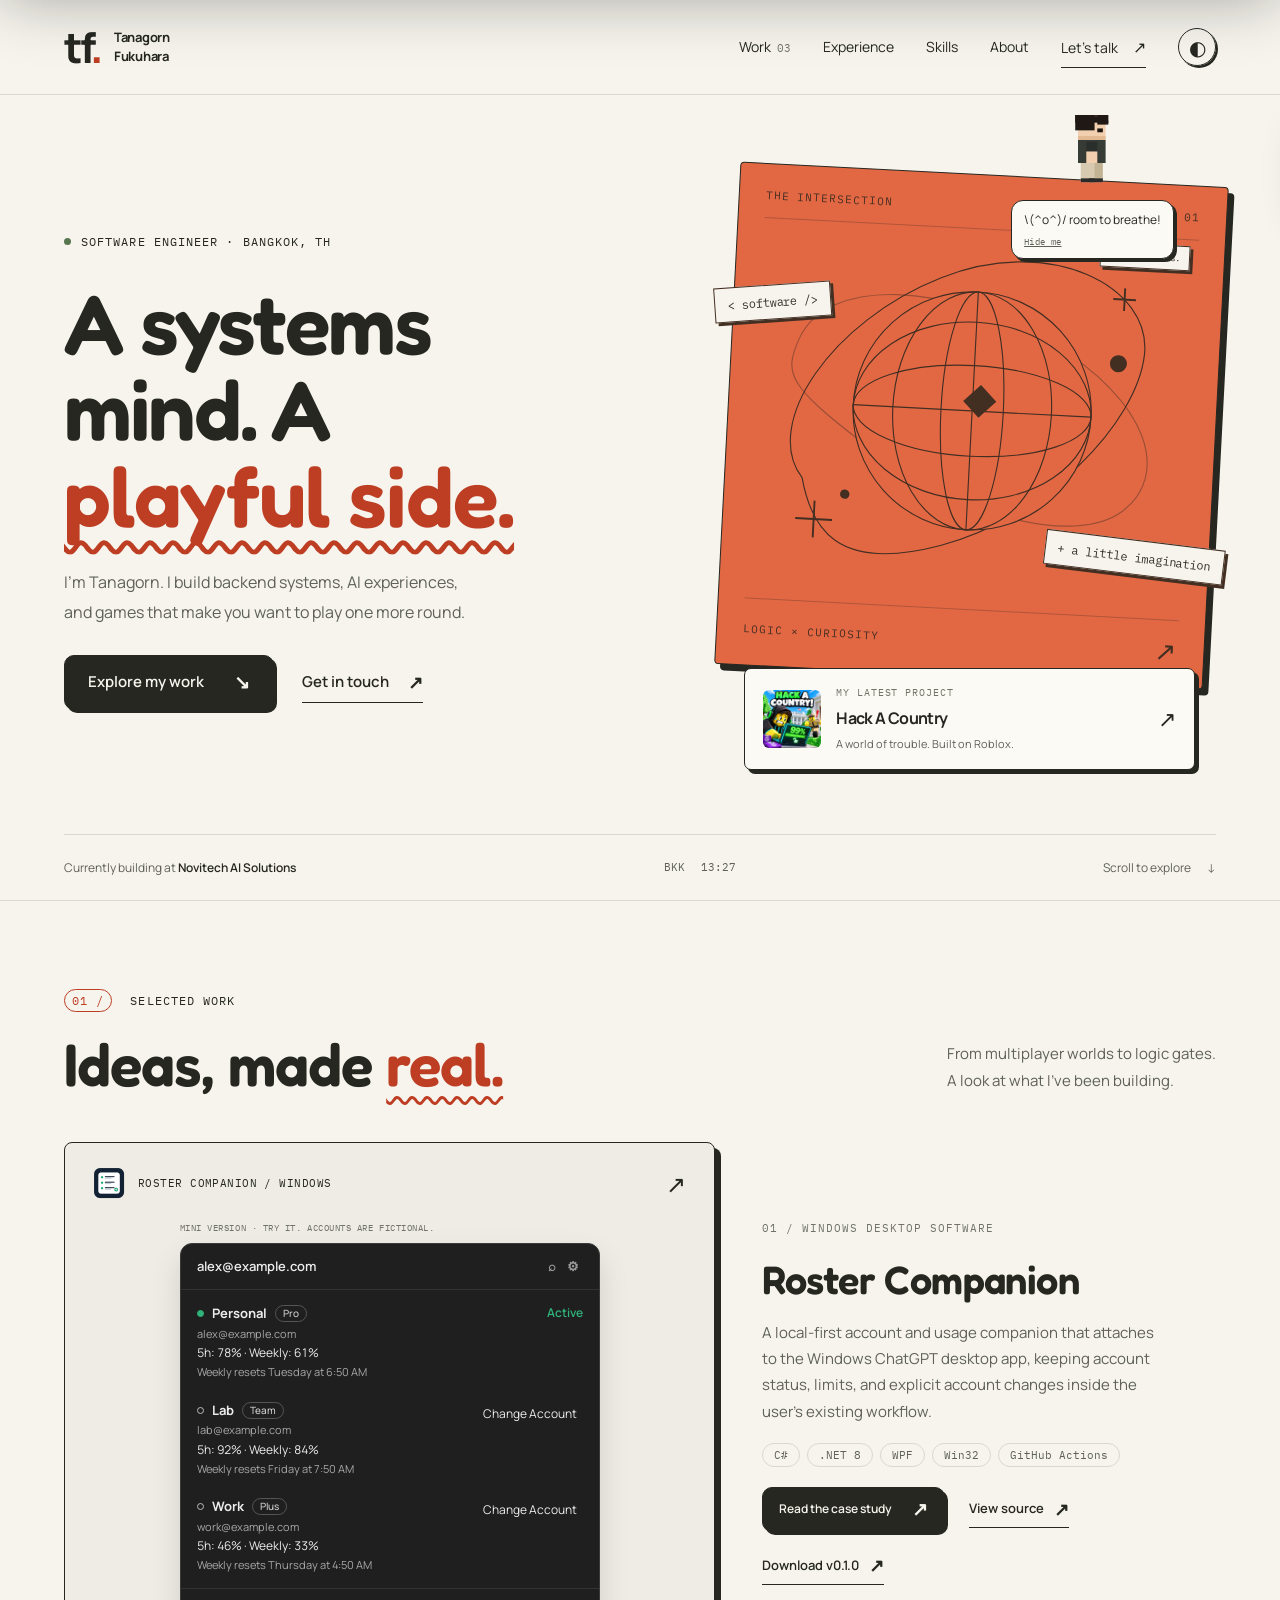
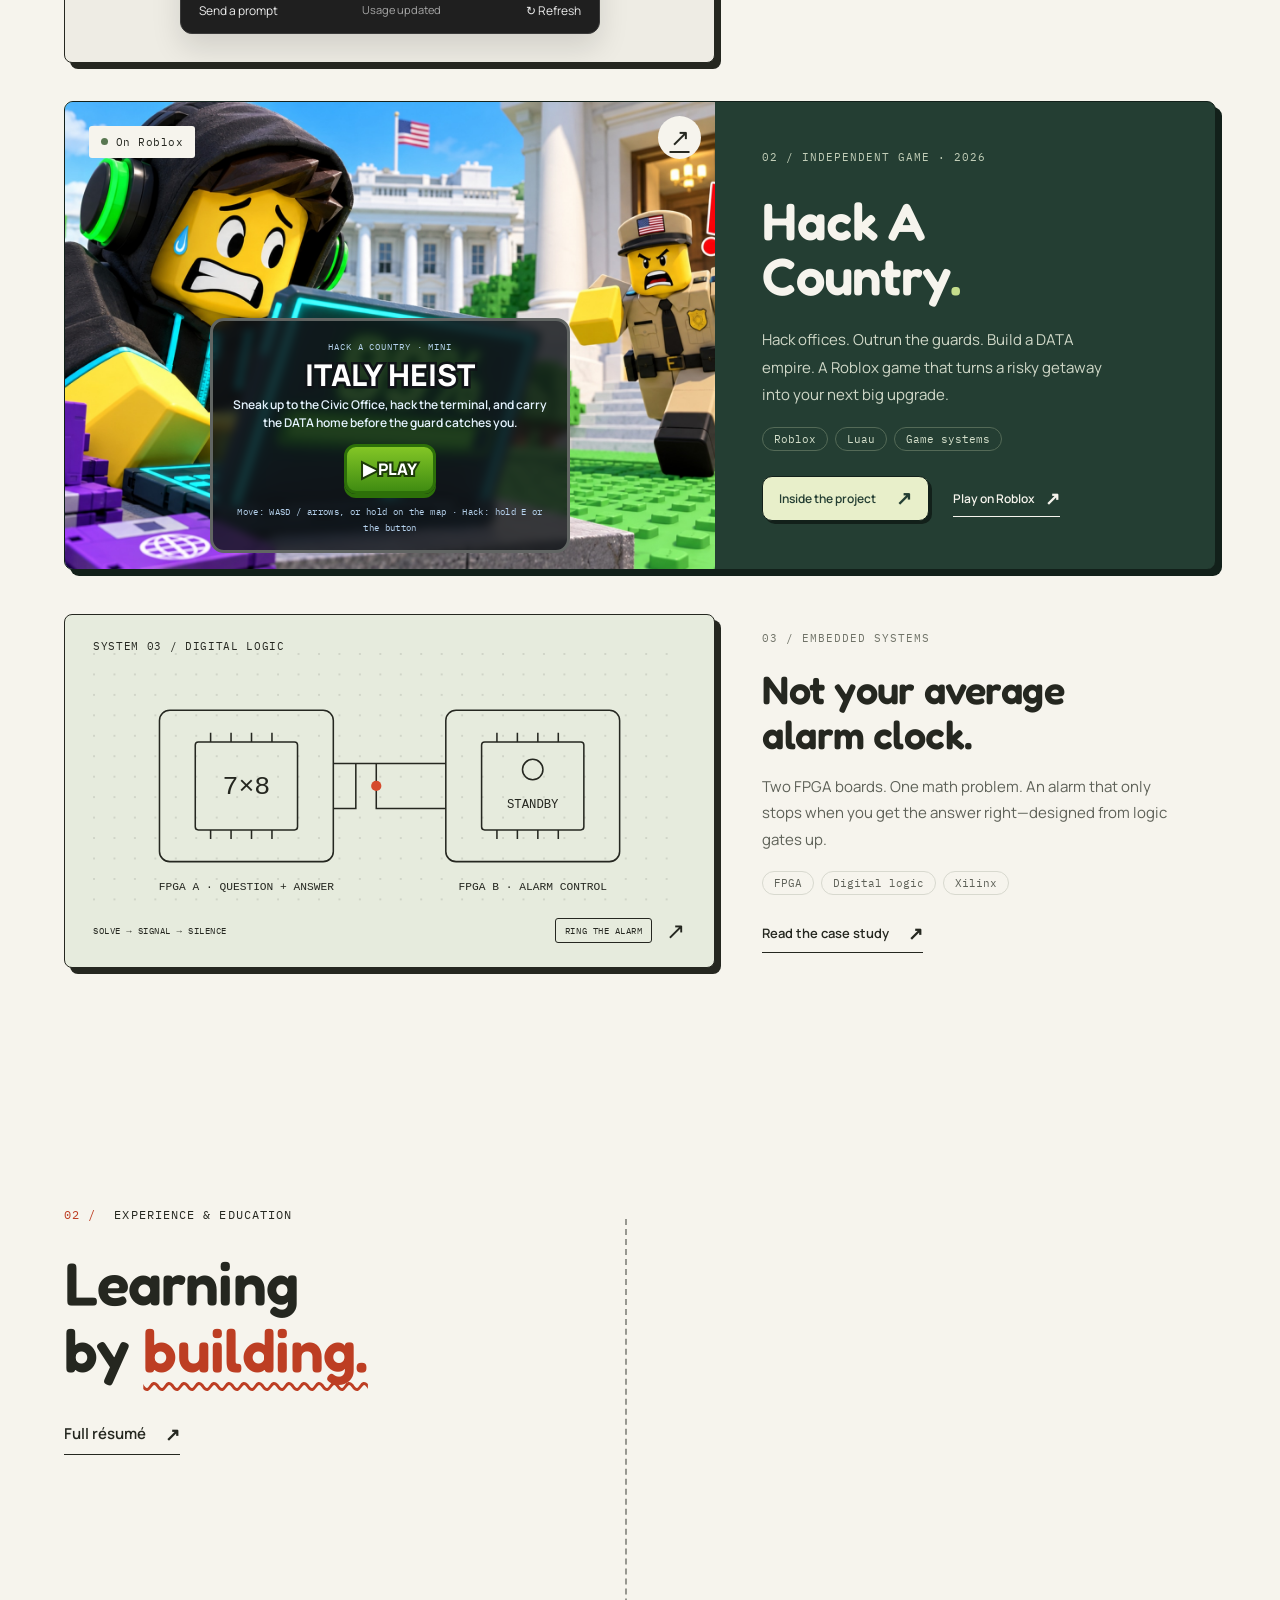
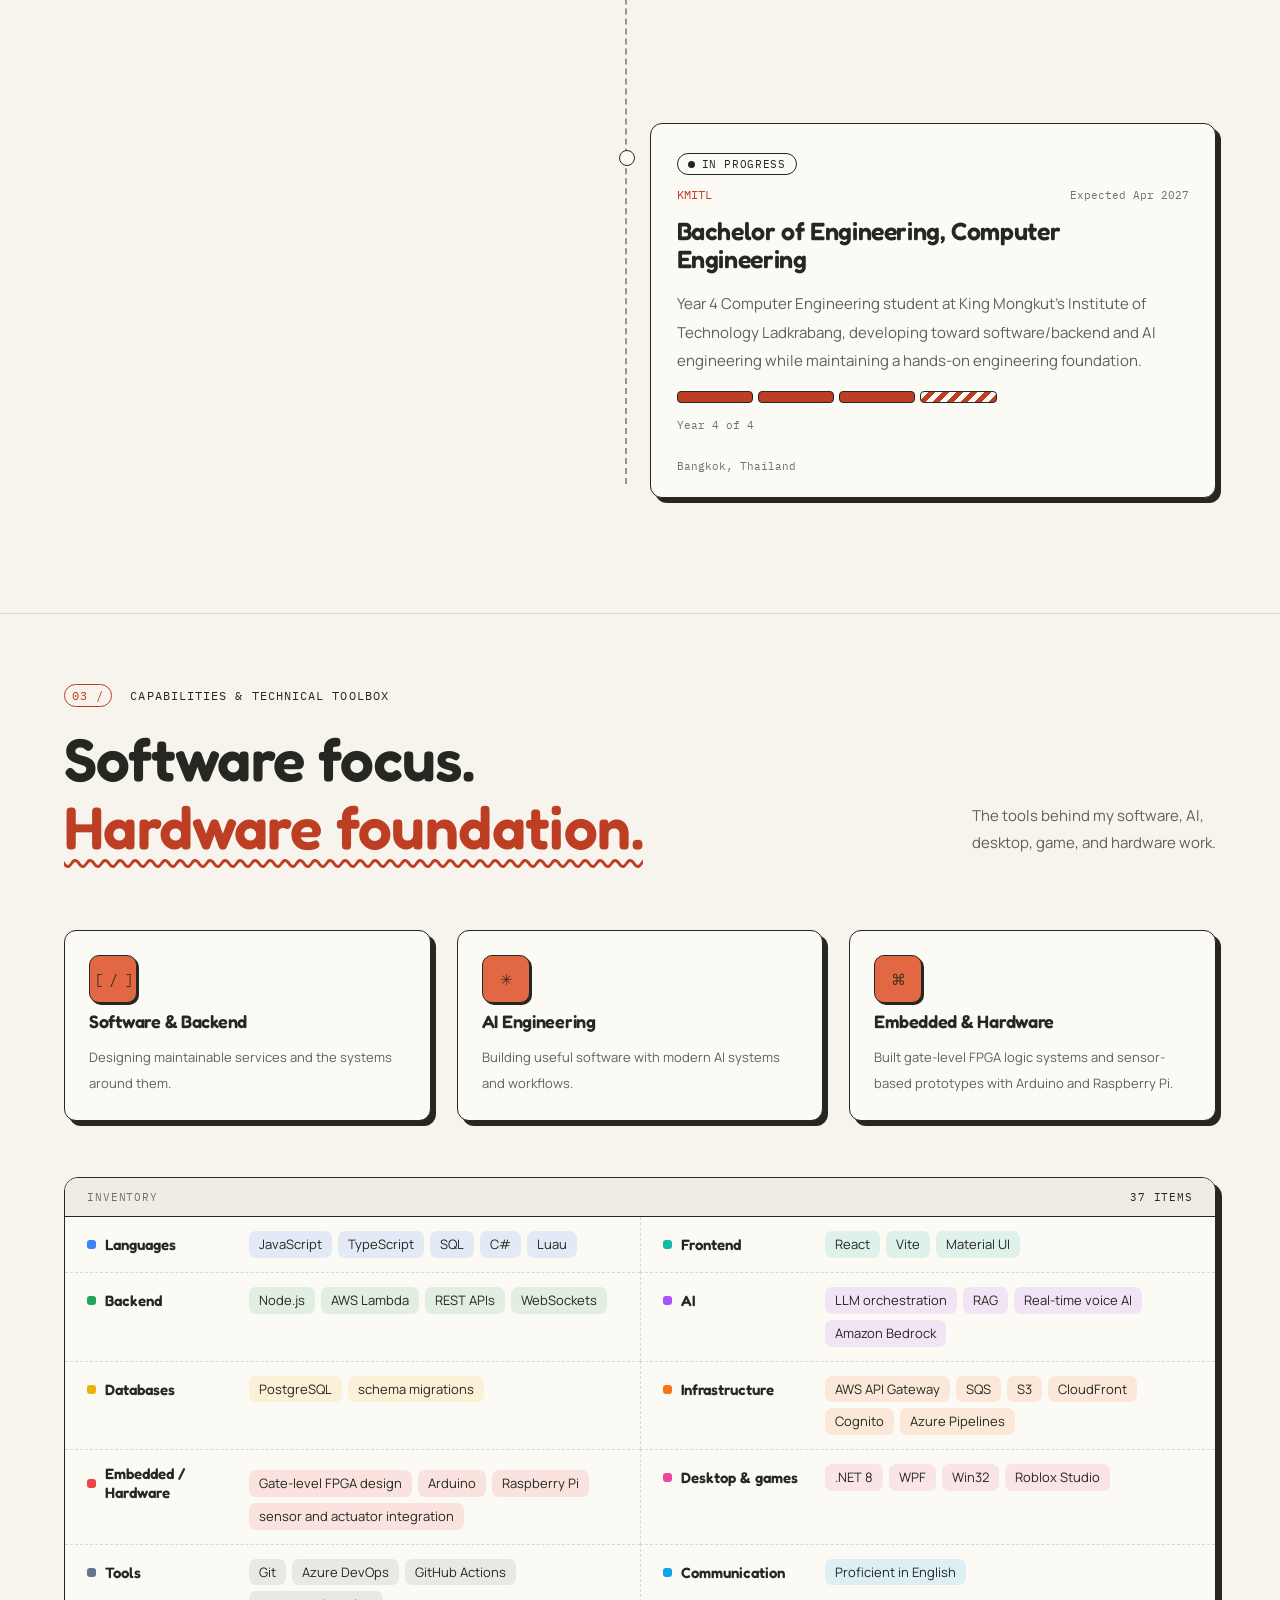
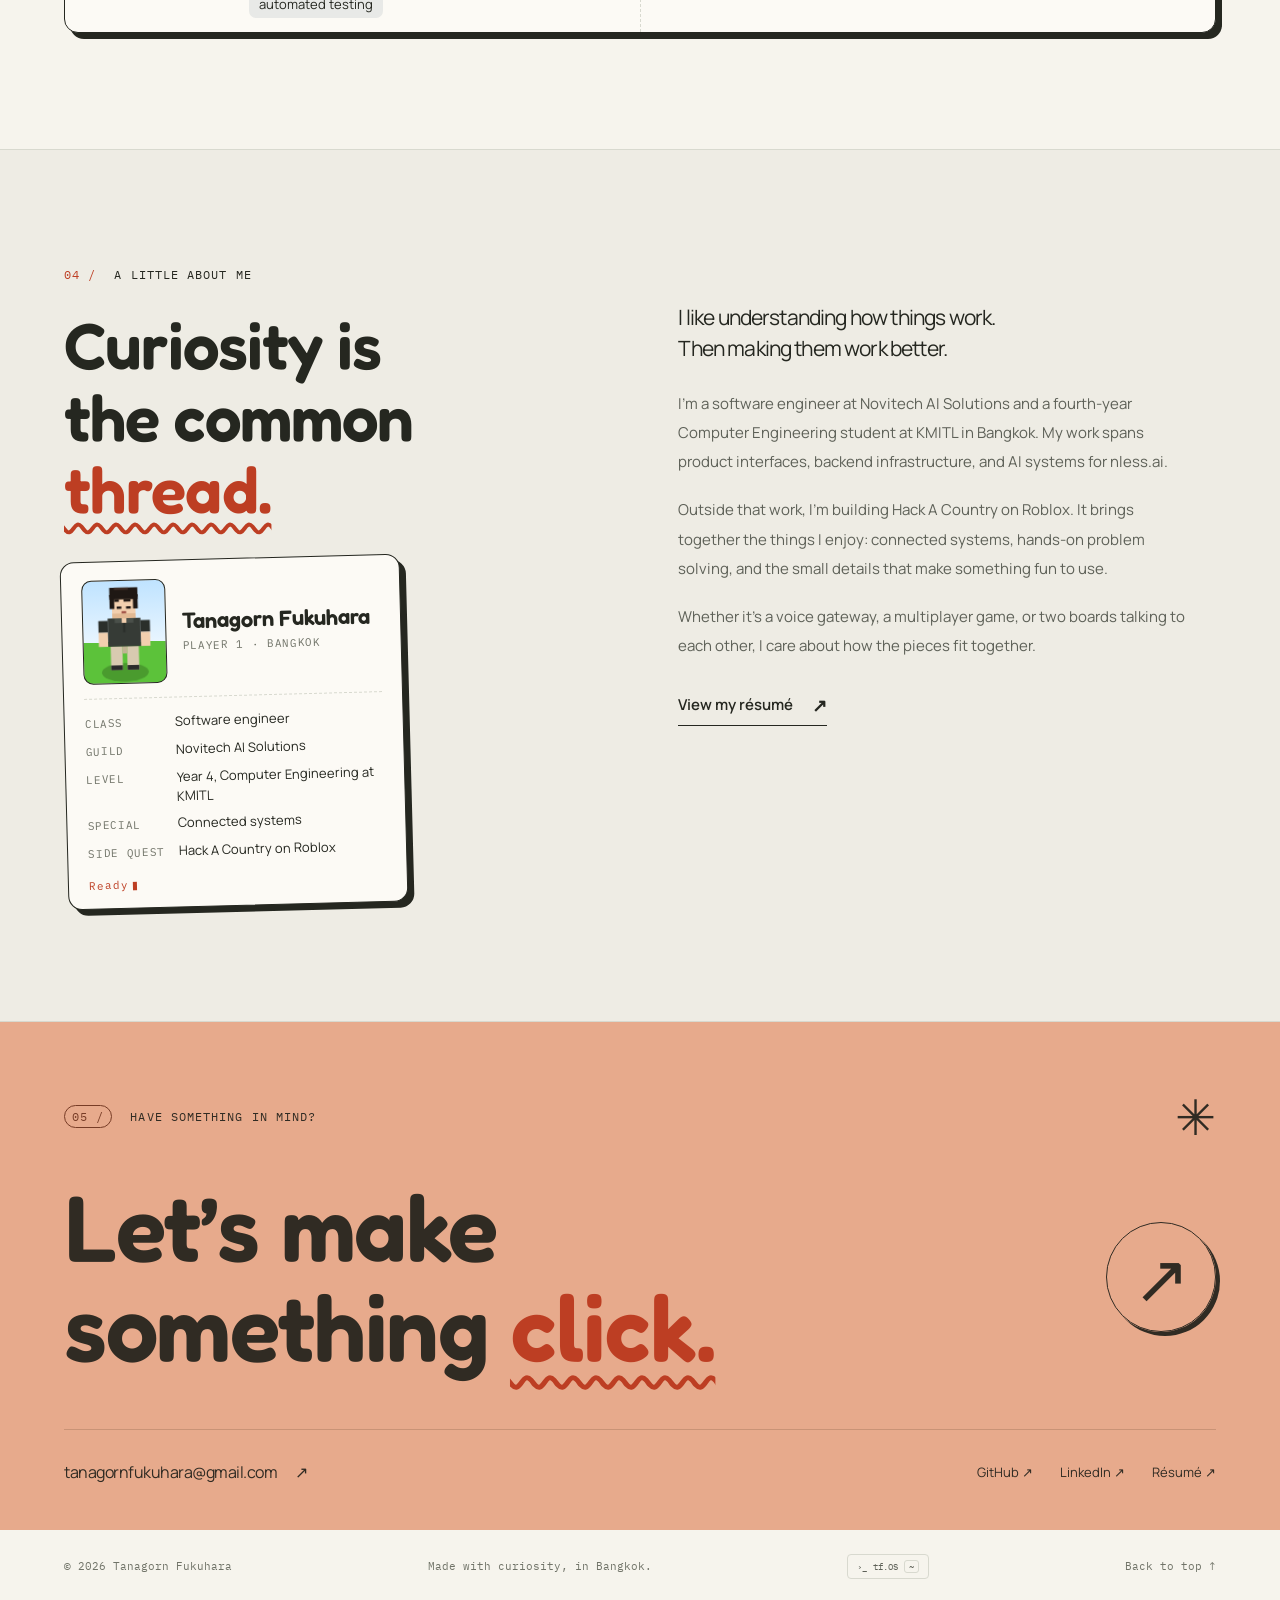
==== commit cc812a3b: "Make the portfolio playful and give every project a playable mini version - Hero stickers you can dr" ====
--- a/index.html
+++ b/index.html
@@ -37,8 +37,16 @@
       type="font/woff2"
       crossorigin
     />
-    <link rel="stylesheet" href="css/style.css?v=20261011-2" />
+    <link rel="preconnect" href="https://fonts.googleapis.com" />
+    <link rel="preconnect" href="https://fonts.gstatic.com" crossorigin />
+    <link
+      rel="stylesheet"
+      href="https://fonts.googleapis.com/css2?family=Fredoka:wght@500;600;700&display=swap"
+    />
+    <link rel="stylesheet" href="css/style.css?v=20261021-toy2" />
+    <link rel="stylesheet" href="css/play.css?v=20261021-9" />
     <script src="js/main.js?v=20261011-2"></script>
+    <script src="js/play.js?v=20261021-17" defer></script>
     <title>Tanagorn Fukuhara — Software, Systems & Play</title>
   </head>
   <body>
@@ -119,24 +127,31 @@
                       opacity=".45"
                       d="M43 118C69 49 198 50 308 107S443 242 394 282 222 295 127 231 29 155 43 118Z"
                     />
-                    <circle cx="230" cy="184" r="126" fill="var(--art-fill)" />
-                    <ellipse cx="230" cy="184" rx="84" ry="126" />
-                    <ellipse cx="230" cy="184" rx="33" ry="126" />
-                    <ellipse cx="230" cy="184" rx="126" ry="48" />
-                    <ellipse cx="230" cy="184" rx="126" ry="94" />
-                    <path d="M104 184H356M230 58V310" />
                     <path
                       d="M49 307H88M68.5 287.5V326.5M373 58H397M385 46V70"
                       stroke-width="2"
                     />
                   </g>
+                  <g class="orbit-globe" data-globe>
+                    <g stroke="currentColor" stroke-width="1.2">
+                      <circle cx="230" cy="184" r="126" fill="var(--art-fill)" />
+                      <ellipse cx="230" cy="184" rx="84" ry="126" />
+                      <ellipse cx="230" cy="184" rx="33" ry="126" />
+                      <ellipse cx="230" cy="184" rx="126" ry="48" />
+                      <ellipse cx="230" cy="184" rx="126" ry="94" />
+                      <path d="M104 184H356M230 58V310" />
+                    </g>
+                    <path d="m220 174 18-18 17 17-18 18z" fill="var(--art-ink)" />
+                  </g>
                   <circle cx="382" cy="126" r="9" fill="var(--art-ink)" />
                   <circle cx="100" cy="279" r="5" fill="var(--art-ink)" />
-                  <path d="m220 174 18-18 17 17-18 18z" fill="var(--art-ink)" />
                 </svg>
-                <span class="art-label art-label-one">&lt; software /&gt;</span
-                ><span class="art-label art-label-two"
+                <span class="art-label art-label-one" data-sticker
+                  >&lt; software /&gt;</span
+                ><span class="art-label art-label-two" data-sticker
                   >+ a little imagination</span
+                ><span class="art-label art-label-three" data-sticker
+                  >psst. drag us.</span
                 >
                 <div class="art-footer">
                   <span>LOGIC × CURIOSITY</span><span>↗</span>
@@ -185,19 +200,18 @@
             </p>
           </div>
           <article class="secondary-project roster-project reveal">
-            <a
-              class="roster-media"
-              href="projects/roster-companion.html"
-              aria-label="Read the Roster Companion case study"
-            >
-              <span class="roster-media-heading"
+            <div class="roster-media">
+              <a
+                class="roster-media-heading"
+                href="projects/roster-companion.html"
+                aria-label="Read the Roster Companion case study"
                 ><img
                   src="assets/images/roster-companion-icon.png"
                   alt=""
                   width="256"
                   height="256"
                 /><span>ROSTER COMPANION / WINDOWS</span
-                ><span aria-hidden="true">↗</span></span
+                ><span aria-hidden="true">↗</span></a
               >
               <img
                 class="roster-preview"
@@ -207,7 +221,37 @@
                 height="562"
                 loading="lazy"
               />
-            </a>
+              <div class="mini-roster" data-roster hidden>
+                <p class="mini-caption">
+                  Mini version · try it. Accounts are fictional.
+                </p>
+                <div class="rm-panel">
+                  <div class="rm-head">
+                    <span data-roster-email>alex@example.com</span
+                    ><span class="rm-head-icons" aria-hidden="true">⌕ ⚙</span>
+                  </div>
+                  <ul class="rm-list" data-roster-list></ul>
+                  <div class="rm-confirm" data-roster-confirm hidden>
+                    <p data-roster-confirm-text></p>
+                    <ol class="rm-steps" data-roster-steps></ol>
+                    <div class="rm-confirm-actions">
+                      <button type="button" data-roster-cancel>Cancel</button
+                      ><button type="button" class="rm-primary" data-roster-go>
+                        Change account
+                      </button>
+                    </div>
+                  </div>
+                  <div class="rm-foot">
+                    <button type="button" data-roster-use>
+                      Send a prompt
+                    </button>
+                    <span data-roster-status aria-live="polite"
+                      >Usage updated</span
+                    ><button type="button" data-roster-refresh>↻ Refresh</button>
+                  </div>
+                </div>
+              </div>
+            </div>
             <div class="secondary-copy">
               <p class="eyebrow">01 / Windows desktop software</p>
               <h3>Roster Companion</h3>
@@ -245,11 +289,8 @@
             </div>
           </article>
           <article class="featured-project reveal">
-            <a
-              class="feature-media"
-              href="projects/hack-a-country.html"
-              aria-label="Explore Hack A Country"
-              ><img
+            <div class="feature-media">
+              <img
                 src="assets/images/hack-a-country.jpg"
                 alt="Hack A Country promotional artwork: a hacker’s laptop reaches 99% as a guard approaches."
                 width="1920"
@@ -258,8 +299,61 @@
               /><span class="media-chip"
                 ><span class="status-dot" aria-hidden="true"></span> On
                 Roblox</span
-              ><span class="media-arrow" aria-hidden="true">↗</span></a
-            >
+              ><a
+                class="media-arrow"
+                href="projects/hack-a-country.html"
+                aria-label="Explore Hack A Country"
+                ><span aria-hidden="true">↗</span></a
+              >
+              <div class="hac" data-hac data-state="cover" hidden>
+                <canvas
+                  class="hac-canvas"
+                  data-hac-canvas
+                  tabindex="-1"
+                  role="img"
+                  aria-label="Top-down mini version of Hack A Country: hack the office terminal, then run home before the guard catches you."
+                ></canvas>
+                <p class="hac-banner" data-hac-banner></p>
+                <div class="hac-action">
+                  <button type="button" class="hac-hack" data-hac-hack>
+                    <i data-hac-progress></i><span data-hac-hack-label
+                      >HOLD HACK [E]</span
+                    >
+                  </button>
+                  <div class="hac-bag" data-hac-bag hidden>
+                    <i data-hac-bag-fill></i><span data-hac-bag-label
+                      >BAG 0 / 0</span
+                    >
+                  </div>
+                </div>
+                <div class="hac-panel" data-hac-panel>
+                  <p class="hac-kicker">Hack A Country · mini</p>
+                  <p class="hac-title" data-hac-title>ITALY HEIST</p>
+                  <p class="hac-sub" data-hac-sub>
+                    Sneak up to the Civic Office, hack the terminal, and carry
+                    the DATA home before the guard catches you.
+                  </p>
+                  <div class="hac-buttons">
+                    <button type="button" class="hac-btn hac-green" data-hac-go>
+                      ▶ PLAY
+                    </button
+                    ><a
+                      class="hac-btn hac-gold"
+                      data-hac-roblox
+                      href="https://www.roblox.com/games/99593778538148/Hack-A-Country"
+                      target="_blank"
+                      rel="noopener noreferrer"
+                      hidden
+                      >PLAY ON ROBLOX ↗</a
+                    >
+                  </div>
+                  <p class="hac-help" data-hac-help>
+                    Move: WASD / arrows, or hold on the map · Hack: hold E or the
+                    button
+                  </p>
+                </div>
+              </div>
+            </div>
             <div class="feature-copy">
               <p class="eyebrow">02 / Independent game · 2026</p>
               <h3>
@@ -291,12 +385,14 @@
             </div>
           </article>
           <article class="secondary-project reveal">
-            <a
-              class="fpga-art"
-              href="projects/dual-fpga-math-alarm.html"
-              aria-label="Read the Dual-FPGA Math Alarm case study"
-            >
-              <span class="schematic-label">SYSTEM 03 / DIGITAL LOGIC</span>
+            <div class="fpga-art" data-alarm-card data-state="idle">
+              <span class="schematic-label"
+                >SYSTEM 03 / DIGITAL LOGIC<span
+                  class="alarm-state"
+                  data-alarm-status
+                  aria-live="polite"
+                ></span
+              ></span>
               <svg
                 viewBox="0 0 580 260"
                 role="img"
@@ -322,7 +418,10 @@
                 <g stroke="currentColor" fill="none" stroke-width="1.5">
                   <rect x="65" y="56" width="170" height="148" rx="10" />
                   <rect x="345" y="56" width="170" height="148" rx="10" />
-                  <path d="M235 108h42v44h68M235 152h22v-44h88" />
+                  <path
+                    class="alarm-wire"
+                    d="M235 108h42v44h68M235 152h22v-44h88"
+                  />
                   <rect x="100" y="87" width="100" height="86" rx="3" />
                   <rect x="380" y="87" width="100" height="86" rx="3" />
                   <path
@@ -334,17 +433,40 @@
                   text-anchor="middle"
                   font-family="monospace"
                 >
-                  <text x="150" y="123" font-size="20">FPGA A</text>
-                  <text x="150" y="146" font-size="11">QUESTION + ANSWER</text>
-                  <text x="430" y="123" font-size="20">FPGA B</text>
-                  <text x="430" y="146" font-size="11">ALARM CONTROL</text>
+                  <text x="150" y="138" font-size="26" data-alarm-question>
+                    7×8
+                  </text>
+                  <text x="150" y="232" font-size="11">
+                    FPGA A · QUESTION + ANSWER
+                  </text>
+                  <text x="430" y="152" font-size="12" data-alarm-word>
+                    STANDBY
+                  </text>
+                  <text x="430" y="232" font-size="11">
+                    FPGA B · ALARM CONTROL
+                  </text>
                 </g>
-                <circle cx="277" cy="130" r="5" fill="#d54a2c" /></svg
+                <circle class="alarm-led" cx="430" cy="114" r="10" />
+                <circle class="signal-dot" cx="277" cy="130" r="5" /></svg
               ><span class="schematic-footer"
-                >SOLVE → SIGNAL → SILENCE
-                <span aria-hidden="true">↗</span></span
+                ><span class="schematic-flow">SOLVE → SIGNAL → SILENCE</span
+                ><span class="schematic-actions"
+                  ><button
+                    type="button"
+                    class="alarm-ring"
+                    data-alarm-ring
+                    hidden
+                  >
+                    Ring the alarm</button
+                  ><a
+                    class="schematic-link"
+                    href="projects/dual-fpga-math-alarm.html"
+                    aria-label="Read the Dual-FPGA Math Alarm case study"
+                    ><span aria-hidden="true">↗</span></a
+                  ></span
+                ></span
               >
-            </a>
+            </div>
             <div class="secondary-copy">
               <p class="eyebrow">03 / Embedded systems</p>
               <h3>Not your average<br />alarm clock.</h3>
@@ -379,7 +501,8 @@
             >
           </div>
           <ol class="timeline">
-            <li class="timeline-item reveal">
+            <li class="timeline-item reveal is-active">
+              <span class="quest-chip">Active quest</span>
               <div class="timeline-top">
                 <p class="entry-label">Novitech AI Solutions</p>
                 <span class="timeline-date">Jul 2026 — Present</span>
@@ -390,7 +513,8 @@
                 interfaces and access control to serverless backend and AI
                 systems.
               </p>
-              <ul class="experience-highlights">
+              <p class="objectives-label">Objectives completed</p>
+              <ul class="experience-highlights objectives">
                 <li>
                   Built authentication, invitation, account access, and platform
                   administration flows for a multi-tenant product.
@@ -407,6 +531,7 @@
               <span class="timeline-location">Bangkok, Thailand · On-site</span>
             </li>
             <li class="timeline-item reveal">
+              <span class="quest-chip">In progress</span>
               <div class="timeline-top">
                 <p class="entry-label">KMITL</p>
                 <span class="timeline-date">Expected Apr 2027</span>
@@ -418,6 +543,15 @@
                 AI engineering while maintaining a hands-on engineering
                 foundation.
               </p>
+              <div
+                class="quest-progress"
+                role="img"
+                aria-label="Year 4 of 4, in progress"
+              >
+                <span></span><span></span><span></span
+                ><span class="is-current"></span>
+              </div>
+              <span class="quest-progress-label">Year 4 of 4</span>
               <span class="timeline-location">Bangkok, Thailand</span>
             </li>
           </ol>
@@ -468,56 +602,53 @@
               </p>
             </article>
           </div>
-          <dl class="toolbox-groups reveal" aria-label="Full technical toolbox">
-            <div>
+          <div class="inventory reveal">
+          <p class="inventory-head">
+            <span>Inventory</span><strong>37 items</strong>
+          </p>
+          <dl class="toolbox-groups" aria-label="Full technical toolbox">
+            <div style="--cat: #3b82f6">
               <dt>Languages</dt>
-              <dd>JavaScript · TypeScript · SQL · C# · Luau</dd>
-            </div>
-            <div>
+              <dd><span class="inv-item">JavaScript</span><span class="sr-only">, </span><span class="inv-item">TypeScript</span><span class="sr-only">, </span><span class="inv-item">SQL</span><span class="sr-only">, </span><span class="inv-item">C#</span><span class="sr-only">, </span><span class="inv-item">Luau</span></dd>
+            </div>
+            <div style="--cat: #14b8a6">
               <dt>Frontend</dt>
-              <dd>React · Vite · Material UI</dd>
-            </div>
-            <div>
+              <dd><span class="inv-item">React</span><span class="sr-only">, </span><span class="inv-item">Vite</span><span class="sr-only">, </span><span class="inv-item">Material UI</span></dd>
+            </div>
+            <div style="--cat: #22a35a">
               <dt>Backend</dt>
-              <dd>Node.js · AWS Lambda · REST APIs · WebSockets</dd>
-            </div>
-            <div>
+              <dd><span class="inv-item">Node.js</span><span class="sr-only">, </span><span class="inv-item">AWS Lambda</span><span class="sr-only">, </span><span class="inv-item">REST APIs</span><span class="sr-only">, </span><span class="inv-item">WebSockets</span></dd>
+            </div>
+            <div style="--cat: #a855f7">
               <dt>AI</dt>
-              <dd>
-                LLM orchestration · RAG · Real-time voice AI · Amazon Bedrock
-              </dd>
-            </div>
-            <div>
+              <dd><span class="inv-item">LLM orchestration</span><span class="sr-only">, </span><span class="inv-item">RAG</span><span class="sr-only">, </span><span class="inv-item">Real-time voice AI</span><span class="sr-only">, </span><span class="inv-item">Amazon Bedrock</span></dd>
+            </div>
+            <div style="--cat: #eab308">
               <dt>Databases</dt>
-              <dd>PostgreSQL · schema migrations</dd>
-            </div>
-            <div>
+              <dd><span class="inv-item">PostgreSQL</span><span class="sr-only">, </span><span class="inv-item">schema migrations</span></dd>
+            </div>
+            <div style="--cat: #f97316">
               <dt>Infrastructure</dt>
-              <dd>
-                AWS API Gateway · SQS · S3 · CloudFront · Cognito · Azure
-                Pipelines
-              </dd>
-            </div>
-            <div>
+              <dd><span class="inv-item">AWS API Gateway</span><span class="sr-only">, </span><span class="inv-item">SQS</span><span class="sr-only">, </span><span class="inv-item">S3</span><span class="sr-only">, </span><span class="inv-item">CloudFront</span><span class="sr-only">, </span><span class="inv-item">Cognito</span><span class="sr-only">, </span><span class="inv-item">Azure Pipelines</span></dd>
+            </div>
+            <div style="--cat: #ef4444">
               <dt>Embedded / Hardware</dt>
-              <dd>
-                Gate-level FPGA design · Arduino · Raspberry Pi · sensor and
-                actuator integration
-              </dd>
-            </div>
-            <div>
+              <dd><span class="inv-item">Gate-level FPGA design</span><span class="sr-only">, </span><span class="inv-item">Arduino</span><span class="sr-only">, </span><span class="inv-item">Raspberry Pi</span><span class="sr-only">, </span><span class="inv-item">sensor and actuator integration</span></dd>
+            </div>
+            <div style="--cat: #ec4899">
               <dt>Desktop &amp; games</dt>
-              <dd>.NET 8 · WPF · Win32 · Roblox Studio</dd>
-            </div>
-            <div>
+              <dd><span class="inv-item">.NET 8</span><span class="sr-only">, </span><span class="inv-item">WPF</span><span class="sr-only">, </span><span class="inv-item">Win32</span><span class="sr-only">, </span><span class="inv-item">Roblox Studio</span></dd>
+            </div>
+            <div style="--cat: #64748b">
               <dt>Tools</dt>
-              <dd>Git · Azure DevOps · GitHub Actions · automated testing</dd>
-            </div>
-            <div>
+              <dd><span class="inv-item">Git</span><span class="sr-only">, </span><span class="inv-item">Azure DevOps</span><span class="sr-only">, </span><span class="inv-item">GitHub Actions</span><span class="sr-only">, </span><span class="inv-item">automated testing</span></dd>
+            </div>
+            <div style="--cat: #0ea5e9">
               <dt>Communication</dt>
-              <dd>Proficient in English</dd>
+              <dd><span class="inv-item">Proficient in English</span></dd>
             </div>
           </dl>
+          </div>
         </div>
       </section>
 
@@ -533,8 +664,34 @@
               <h2 id="about-title">
                 Curiosity is<br />the common<br /><em>thread.</em>
               </h2>
-              <div class="about-signature">
-                Tanagorn Fukuhara <span aria-hidden="true">↗</span>
+              <div class="player-card">
+                <div class="player-card-top">
+                  <canvas
+                    class="player-avatar"
+                    data-player-avatar
+                    width="84"
+                    height="104"
+                    role="img"
+                    aria-label="Pixel avatar of Tanagorn"
+                  ></canvas>
+                  <div>
+                    <p class="player-name">Tanagorn Fukuhara</p>
+                    <p class="player-tag">Player 1 · Bangkok</p>
+                  </div>
+                </div>
+                <dl class="player-stats">
+                  <dt>Class</dt>
+                  <dd>Software engineer</dd>
+                  <dt>Guild</dt>
+                  <dd>Novitech AI Solutions</dd>
+                  <dt>Level</dt>
+                  <dd>Year 4, Computer Engineering at KMITL</dd>
+                  <dt>Special</dt>
+                  <dd>Connected systems</dd>
+                  <dt>Side quest</dt>
+                  <dd>Hack A Country on Roblox</dd>
+                </dl>
+                <p class="player-ready">Ready</p>
               </div>
             </div>
             <div class="about-copy reveal">
@@ -612,6 +769,9 @@
       <div class="shell footer-inner">
         <p>© <span data-year>2026</span> Tanagorn Fukuhara</p>
         <p>Made with curiosity, in Bangkok.</p>
+        <button type="button" class="terminal-open" data-terminal-open hidden>
+          <span aria-hidden="true">›_</span> tf.OS <kbd>~</kbd>
+        </button>
         <a href="#top">Back to top ↑</a>
       </div>
     </footer>
--- a/css/style.css
+++ b/css/style.css
@@ -65,7 +65,7 @@
   background: var(--bg);
   color: var(--text);
   font-family: var(--sans);
-  font-size: 15px;
+  font-size: 16px;
   line-height: 1.75;
   -webkit-font-smoothing: antialiased;
 }
@@ -191,7 +191,7 @@
   color: var(--accent);
 }
 .wordmark-name {
-  font-size: 11px;
+  font-size: 13px;
   line-height: 1.45;
   font-weight: 700;
   letter-spacing: -0.02em;
@@ -202,14 +202,14 @@
   gap: 32px;
 }
 .primary-nav > a {
-  font-size: 12px;
+  font-size: 14px;
   text-decoration: none;
   position: relative;
   padding: 10px 0;
 }
 .primary-nav > a > span {
   font-family: var(--mono);
-  font-size: 9px;
+  font-size: 11px;
   margin-left: 3px;
   color: var(--text-faint);
 }
@@ -263,7 +263,7 @@
 .eyebrow,
 .micro-label {
   font-family: var(--mono);
-  font-size: 10px;
+  font-size: 12px;
   font-weight: 400;
   letter-spacing: 0.09em;
   text-transform: uppercase;
@@ -280,7 +280,7 @@
   display: flex;
   align-items: center;
   gap: 10px;
-  font-size: 10px;
+  font-size: 12px;
   margin-bottom: 29px;
 }
 .status-dot {
@@ -304,7 +304,7 @@
   white-space: nowrap;
 }
 .hero-intro {
-  font-size: 15px;
+  font-size: 16px;
   line-height: 1.9;
   max-width: 420px;
   color: var(--text-soft);
@@ -324,7 +324,7 @@
   border: 1px solid transparent;
   border-radius: 5px;
   text-decoration: none;
-  font-size: 12px;
+  font-size: 15px;
   font-weight: 600;
   line-height: 1.5;
   transition:
@@ -351,7 +351,7 @@
   align-items: center;
   gap: 19px;
   width: fit-content;
-  font-size: 12px;
+  font-size: 15px;
   font-weight: 600;
   text-decoration: none;
   border-bottom: 1px solid currentColor;
@@ -386,7 +386,7 @@
   display: flex;
   justify-content: space-between;
   align-items: center;
-  font: 9px var(--mono);
+  font: 11px var(--mono);
   letter-spacing: 0.09em;
 }
 .art-heading {
@@ -404,7 +404,7 @@
   color: #342f25;
   border: 1px solid #432e22;
   padding: 9px 12px;
-  font: 10px var(--mono);
+  font: 12px var(--mono);
   box-shadow: 3px 3px 0 #432e22;
 }
 .art-label-one {
@@ -453,7 +453,7 @@
 }
 .micro-label {
   color: var(--text-faint);
-  font-size: 8px;
+  font-size: 10px;
   margin-bottom: 3px;
 }
 .current-project strong {
@@ -461,7 +461,7 @@
   letter-spacing: -0.04em;
 }
 .current-detail {
-  font-size: 9px;
+  font-size: 11px;
   color: var(--text-soft);
   margin-top: 2px;
 }
@@ -477,7 +477,7 @@
   margin-top: 64px;
   padding-block: 22px;
   border-top: 1px solid var(--line);
-  font-size: 10px;
+  font-size: 12px;
   color: var(--text-soft);
 }
 .hero-footnote p {
@@ -494,7 +494,7 @@
 }
 .local-time {
   font-family: var(--mono);
-  font-size: 9px;
+  font-size: 11px;
 }
 .local-time span {
   margin-left: 9px;
@@ -520,7 +520,7 @@
 }
 .section-heading > p {
   color: var(--text-soft);
-  font-size: 12px;
+  font-size: 15px;
   margin: 0 0 4px;
   line-height: 1.8;
 }
@@ -556,7 +556,7 @@
   background: #f6f4ed;
   color: #252720;
   border-radius: 3px;
-  font: 9px var(--mono);
+  font: 11px var(--mono);
   letter-spacing: 0.04em;
   padding: 9px 12px;
   display: flex;
@@ -583,7 +583,7 @@
   align-items: flex-start;
 }
 .feature-copy .eyebrow {
-  font-size: 9px;
+  font-size: 11px;
   color: #c2ceb8;
   margin-bottom: 26px;
 }
@@ -596,7 +596,7 @@
   color: #c5dd8c;
 }
 .feature-copy > p:not(.eyebrow) {
-  font-size: 12px;
+  font-size: 15px;
   line-height: 1.85;
   color: #d0d8c8;
   max-width: 340px;
@@ -611,7 +611,7 @@
   list-style: none;
 }
 .tag-list li {
-  font: 9px var(--mono);
+  font: 11px var(--mono);
   padding: 6px 9px;
   border: 1px solid var(--line);
   border-radius: 3px;
@@ -629,12 +629,12 @@
   gap: 15px 24px;
 }
 .project-actions .button {
-  font-size: 10px;
+  font-size: 12px;
   padding: 12px 16px;
   gap: 20px;
 }
 .project-actions .text-link {
-  font-size: 10px;
+  font-size: 12px;
   gap: 10px;
 }
 .secondary-project.roster-project {
@@ -657,7 +657,7 @@
   gap: 13px;
   width: 100%;
   margin-bottom: 22px;
-  font: 9px var(--mono);
+  font: 11px var(--mono);
   letter-spacing: 0.04em;
 }
 .roster-media-heading img {
@@ -697,7 +697,7 @@
 }
 .schematic-label,
 .schematic-footer {
-  font: 9px var(--mono);
+  font: 11px var(--mono);
   letter-spacing: 0.06em;
 }
 .schematic-footer {
@@ -716,7 +716,7 @@
   padding: 22px clamp(30px, 3.7vw, 52px);
 }
 .secondary-copy > .eyebrow {
-  font-size: 9px;
+  font-size: 11px;
   color: var(--text-faint);
   margin-bottom: 20px;
 }
@@ -725,7 +725,7 @@
   margin-bottom: 18px;
 }
 .secondary-copy > p:not(.eyebrow) {
-  font-size: 12px;
+  font-size: 15px;
   color: var(--text-soft);
   margin-bottom: 18px;
 }
@@ -733,7 +733,7 @@
   margin-bottom: 20px;
 }
 .secondary-copy .text-link {
-  font-size: 11px;
+  font-size: 13px;
 }
 
 /* About and experience */
@@ -752,14 +752,14 @@
   padding-top: 19px;
 }
 .toolbox-groups dt {
-  font-size: 13px;
+  font-size: 15px;
   font-weight: 700;
   margin-bottom: 11px;
 }
 .toolbox-groups dd {
   margin: 0;
   color: var(--text-soft);
-  font-size: 12px;
+  font-size: 15px;
   line-height: 1.9;
 }
 .project-hero-mark {
@@ -797,7 +797,7 @@
 .project-screenshot figcaption {
   padding: 13px 16px;
   border-top: 1px solid var(--line);
-  font: 10px/1.8 var(--mono);
+  font: 12px/1.8 var(--mono);
   color: var(--text-faint);
 }
 .about-section {
@@ -817,7 +817,7 @@
   display: flex;
   align-items: center;
   gap: 25px;
-  font: 11px var(--mono);
+  font: 13px var(--mono);
   margin-top: 32px;
 }
 .about-signature > span {
@@ -829,7 +829,7 @@
 }
 .about-copy p {
   color: var(--text-soft);
-  font-size: 13px;
+  font-size: 15px;
   margin-bottom: 19px;
   max-width: 520px;
   line-height: 1.95;
@@ -865,7 +865,7 @@
   margin: 7px 0 14px;
 }
 .capability p {
-  font-size: 11px;
+  font-size: 13px;
   line-height: 1.95;
   color: var(--text-soft);
   margin: 0;
@@ -899,13 +899,13 @@
   margin-bottom: 15px;
 }
 .entry-label {
-  font: 10px var(--mono);
+  font: 12px var(--mono);
   color: var(--accent);
   margin: 0;
 }
 .timeline-date,
 .timeline-location {
-  font: 9px var(--mono);
+  font: 11px var(--mono);
   color: var(--text-faint);
 }
 .timeline-item h3 {
@@ -914,7 +914,7 @@
 }
 .timeline-item > p,
 .experience-highlights {
-  font-size: 12px;
+  font-size: 15px;
   line-height: 1.9;
   color: var(--text-soft);
 }
@@ -1004,7 +1004,7 @@
 .social-links {
   display: flex;
   gap: 27px;
-  font-size: 11px;
+  font-size: 13px;
 }
 .social-links a {
   text-decoration: none;
@@ -1022,7 +1022,7 @@
   justify-content: space-between;
   align-items: center;
   gap: 20px;
-  font: 9px var(--mono);
+  font: 11px var(--mono);
   color: var(--text-faint);
   line-height: 1.7;
 }
@@ -1080,7 +1080,7 @@
   align-self: start;
 }
 .content-nav > p {
-  font: 10px var(--mono);
+  font: 12px var(--mono);
   text-transform: uppercase;
   letter-spacing: 0.05em;
   color: var(--text-faint);
@@ -1088,7 +1088,7 @@
 .content-nav ol {
   padding: 0;
   list-style: none;
-  font-size: 12px;
+  font-size: 15px;
 }
 .content-nav li {
   margin-block: 14px;
@@ -1116,7 +1116,7 @@
 }
 .case-study-section p:not(.eyebrow) {
   color: var(--text-soft);
-  font-size: 14px;
+  font-size: 16px;
   max-width: 760px;
   line-height: 1.9;
 }
@@ -1140,15 +1140,15 @@
   gap: 12px;
 }
 .system-flow span {
-  font: 10px var(--mono);
+  font: 12px var(--mono);
   color: var(--accent);
 }
 .system-flow strong {
-  font-size: 14px;
+  font-size: 16px;
   line-height: 1.6;
 }
 .system-flow > p {
-  font-size: 10px !important;
+  font-size: 12px !important;
   line-height: 1.6 !important;
   margin: 0;
   text-align: center;
@@ -1184,7 +1184,7 @@
   border-top: 1px solid var(--line);
 }
 .project-meta dt {
-  font: 9px var(--mono);
+  font: 11px var(--mono);
   text-transform: uppercase;
   letter-spacing: 0.08em;
   color: var(--text-faint);
@@ -1192,7 +1192,7 @@
 }
 .project-meta dd {
   margin: 0;
-  font-size: 12px;
+  font-size: 15px;
 }
 .gameplay-video {
   width: 100%;
@@ -1204,7 +1204,7 @@
   margin: 25px 0 0;
 }
 .video-figure figcaption {
-  font: 10px/1.8 var(--mono);
+  font: 12px/1.8 var(--mono);
   color: var(--text-faint);
   margin-top: 13px;
 }
@@ -1222,7 +1222,7 @@
   border-top: 2px solid var(--accent);
 }
 .game-loop span {
-  font: 10px var(--mono);
+  font: 12px var(--mono);
   color: var(--accent);
   display: block;
   margin-bottom: 17px;
@@ -1234,7 +1234,7 @@
   margin-bottom: 9px;
 }
 .game-loop p {
-  font-size: 11px !important;
+  font-size: 13px !important;
   margin-bottom: 0;
 }
 .engineering-list {
@@ -1248,7 +1248,7 @@
   margin-bottom: 13px;
 }
 .engineering-list p {
-  font-size: 12px !important;
+  font-size: 15px !important;
   margin: 0;
 }
 .case-next {
@@ -1257,7 +1257,7 @@
   gap: 20px;
   border-top: 1px solid var(--line);
   padding: 30px 0 60px;
-  font-size: 13px;
+  font-size: 15px;
 }
 .case-next a {
   text-decoration: none;
@@ -1278,7 +1278,7 @@
   display: flex;
   gap: 18px;
   flex-wrap: wrap;
-  font-size: 11px;
+  font-size: 13px;
 }
 .resume-section {
   padding-top: 28px;
@@ -1295,14 +1295,14 @@
 }
 .resume-section p,
 .resume-section li {
-  font-size: 13px;
+  font-size: 15px;
   color: var(--text-soft);
 }
 .resume-section ul {
   padding-left: 20px;
 }
 .resume-section .resume-date {
-  font: 10px var(--mono);
+  font: 12px var(--mono);
   color: var(--accent);
 }
 .resume-section p:last-child {
@@ -1319,7 +1319,7 @@
   margin: 0;
 }
 .print-button {
-  font-size: 11px;
+  font-size: 13px;
   background: transparent;
   border: 1px solid var(--line);
   border-radius: 4px;
@@ -1347,6 +1347,472 @@
 }
 
 /* Tablet and phone layouts */
+/* Toy layer (2026-10): one visual language for the whole site. Rounded display type, bold
+   outlines and hard offset shadows, the same treatment as the hero stickers and the mini game. */
+:root {
+  --display: Fredoka, "Arial Rounded MT Bold", Manrope, sans-serif;
+  --outline: #252720;
+  --drop: #252720;
+  --stroke: 1.5px;
+}
+:root[data-theme="dark"] {
+  --outline: #78846f;
+  --drop: #0b0d0a;
+}
+h1,
+h2,
+h3 {
+  font-family: var(--display);
+  font-weight: 600;
+  letter-spacing: -0.015em;
+}
+h1 em,
+h2 em,
+.hero h1 em {
+  font-family: var(--display);
+  font-style: normal;
+  font-weight: 600;
+  color: var(--accent);
+  letter-spacing: -0.01em;
+  text-decoration: underline wavy;
+  text-decoration-thickness: 0.055em;
+  text-underline-offset: 0.16em;
+  text-decoration-skip-ink: none;
+}
+.hero h1 {
+  letter-spacing: -0.025em;
+  line-height: 1.02;
+}
+.subpage-title,
+.feature-copy h3,
+.timeline-item h3,
+.capability h3,
+.secondary-copy h3 {
+  letter-spacing: -0.015em;
+}
+
+/* Buttons and small controls press like keys */
+.button {
+  border: var(--stroke) solid var(--outline);
+  border-radius: 10px;
+  box-shadow: 3px 3px 0 var(--drop);
+  transition:
+    transform 0.15s var(--ease),
+    box-shadow 0.15s var(--ease),
+    background 0.2s;
+}
+.button:hover {
+  transform: translate(-1px, -2px);
+  box-shadow: 4px 5px 0 var(--drop);
+}
+.button:active {
+  transform: translate(2px, 2px);
+  box-shadow: 1px 1px 0 var(--drop);
+}
+.button-light {
+  border-color: #12201a;
+  box-shadow: 3px 3px 0 #12201a;
+}
+.button-light:hover {
+  box-shadow: 4px 5px 0 #12201a;
+}
+.theme-toggle,
+.js .nav-toggle {
+  border: var(--stroke) solid var(--outline);
+  box-shadow: 2px 2px 0 var(--drop);
+}
+.theme-toggle:active,
+.js .nav-toggle:active {
+  transform: translate(1px, 1px);
+  box-shadow: 1px 1px 0 var(--drop);
+}
+.tag-list li {
+  border-radius: 99px;
+  border-width: var(--stroke);
+  padding: 4px 11px;
+}
+
+/* Objects on the page are stickers: outline plus a hard shadow */
+.systems-art,
+.current-project,
+.roster-media,
+.fpga-art,
+.project-screenshot {
+  border: var(--stroke) solid var(--outline);
+  box-shadow: 6px 6px 0 var(--drop);
+}
+.current-project {
+  box-shadow: 4px 4px 0 var(--drop);
+}
+.current-project:hover {
+  box-shadow: 5px 7px 0 var(--drop);
+}
+.featured-project {
+  border: var(--stroke) solid #12201a;
+  box-shadow: 6px 6px 0 #12201a;
+}
+:root[data-theme="dark"] .featured-project {
+  border-color: var(--outline);
+  box-shadow: 6px 6px 0 var(--drop);
+}
+.contact-arrow {
+  border: var(--stroke) solid #302b23;
+  box-shadow: 4px 4px 0 #302b23;
+}
+.section-heading .eyebrow > span:first-child,
+.contact-top .eyebrow > span:first-child {
+  display: inline-block;
+  padding: 1px 7px;
+  border: var(--stroke) solid currentColor;
+  border-radius: 99px;
+}
+
+/* Experience as a quest log */
+.timeline {
+  position: relative;
+  padding-left: 34px;
+}
+.timeline::before {
+  content: "";
+  position: absolute;
+  left: 9px;
+  top: 14px;
+  bottom: 14px;
+  border-left: 2px dashed var(--outline);
+  opacity: 0.45;
+}
+.timeline-item {
+  position: relative;
+  padding: 24px 26px;
+  margin-bottom: 26px;
+  border: var(--stroke) solid var(--outline);
+  border-radius: 12px;
+  background: var(--surface);
+  box-shadow: 5px 5px 0 var(--drop);
+}
+.timeline-item::before {
+  content: "";
+  position: absolute;
+  left: -32px;
+  top: 26px;
+  width: 16px;
+  height: 16px;
+  border: var(--stroke) solid var(--outline);
+  border-radius: 50%;
+  background: var(--surface);
+}
+.timeline-item.is-active::before {
+  background: var(--accent);
+  box-shadow: 0 0 0 5px color-mix(in srgb, var(--accent), transparent 78%);
+}
+.quest-chip {
+  display: inline-flex;
+  align-items: center;
+  gap: 7px;
+  margin-bottom: 12px;
+  padding: 3px 10px;
+  border: var(--stroke) solid var(--outline);
+  border-radius: 99px;
+  font: 11px var(--mono);
+  letter-spacing: 0.06em;
+  text-transform: uppercase;
+}
+.quest-chip::before {
+  content: "";
+  width: 7px;
+  height: 7px;
+  border-radius: 50%;
+  background: currentColor;
+}
+.timeline-item.is-active .quest-chip {
+  color: #2f7a4a;
+}
+:root[data-theme="dark"] .timeline-item.is-active .quest-chip {
+  color: #8fd6a8;
+}
+.objectives-label {
+  margin: 0 0 8px;
+  font: 11px var(--mono);
+  letter-spacing: 0.06em;
+  text-transform: uppercase;
+  color: var(--text-faint);
+}
+.experience-highlights.objectives {
+  list-style: none;
+  padding-left: 0;
+}
+.objectives > li {
+  position: relative;
+  padding-left: 30px;
+}
+.objectives > li::before {
+  content: "✓";
+  position: absolute;
+  left: 0;
+  top: 0.25em;
+  width: 18px;
+  height: 18px;
+  display: grid;
+  place-items: center;
+  border: var(--stroke) solid var(--outline);
+  border-radius: 5px;
+  background: #e8efca;
+  color: #243e33;
+  font-size: 12px;
+  font-weight: 800;
+  line-height: 1;
+}
+.quest-progress {
+  display: grid;
+  grid-template-columns: repeat(4, 1fr);
+  gap: 5px;
+  margin: 4px 0 6px;
+  max-width: 320px;
+}
+.quest-progress span {
+  height: 12px;
+  border: var(--stroke) solid var(--outline);
+  border-radius: 4px;
+  background: var(--accent);
+}
+.quest-progress span.is-current {
+  background: repeating-linear-gradient(
+    -45deg,
+    var(--accent) 0 5px,
+    transparent 5px 10px
+  );
+}
+.quest-progress-label {
+  font: 11px var(--mono);
+  color: var(--text-faint);
+}
+
+/* Skills as an inventory */
+.capability {
+  padding: 24px;
+  border: var(--stroke) solid var(--outline);
+  border-radius: 12px;
+  background: var(--surface);
+  box-shadow: 5px 5px 0 var(--drop);
+  transition:
+    transform 0.2s var(--ease),
+    box-shadow 0.2s var(--ease);
+}
+.capability:hover {
+  transform: translate(-2px, -3px) rotate(-0.6deg);
+  box-shadow: 7px 8px 0 var(--drop);
+}
+.capability-grid {
+  border-top: 0;
+  padding-top: 0;
+  gap: 26px;
+}
+.capability-icon {
+  display: grid;
+  place-items: center;
+  width: 48px;
+  height: 48px;
+  margin-bottom: 8px;
+  border: var(--stroke) solid var(--outline);
+  border-radius: 10px;
+  background: var(--art-fill);
+  color: var(--art-ink);
+  font-size: 15px;
+  letter-spacing: -0.08em;
+  white-space: nowrap;
+  box-shadow: 2px 2px 0 var(--drop);
+}
+.inventory {
+  margin-top: 56px;
+  border: var(--stroke) solid var(--outline);
+  border-radius: 14px;
+  background: var(--surface);
+  box-shadow: 6px 6px 0 var(--drop);
+  overflow: hidden;
+}
+.inventory-head {
+  display: flex;
+  justify-content: space-between;
+  align-items: baseline;
+  gap: 16px;
+  margin: 0;
+  padding: 12px 22px;
+  border-bottom: var(--stroke) solid var(--outline);
+  background: var(--bg-alt);
+  font: 11px var(--mono);
+  letter-spacing: 0.08em;
+  text-transform: uppercase;
+  color: var(--text-faint);
+}
+.inventory-head strong {
+  color: var(--text);
+  font-weight: 400;
+}
+.inventory .toolbox-groups {
+  display: grid;
+  grid-template-columns: repeat(2, minmax(0, 1fr));
+  gap: 0;
+  margin: 0;
+}
+.inventory .toolbox-groups > div {
+  display: grid;
+  grid-template-columns: 150px minmax(0, 1fr);
+  align-items: baseline;
+  gap: 12px;
+  padding: 14px 22px;
+  border-top: 1px dashed var(--line);
+}
+.inventory .toolbox-groups > div:nth-child(-n + 2) {
+  border-top: 0;
+}
+.inventory .toolbox-groups > div:nth-child(even) {
+  border-left: 1px dashed var(--line);
+}
+.inventory .toolbox-groups dt {
+  display: flex;
+  align-items: center;
+  gap: 9px;
+  margin: 0;
+  font: 600 15px var(--display);
+}
+.inventory .toolbox-groups dt::before {
+  content: "";
+  flex-shrink: 0;
+  width: 9px;
+  height: 9px;
+  border-radius: 3px;
+  background: var(--cat, var(--accent));
+}
+.inventory .toolbox-groups dd {
+  display: flex;
+  flex-wrap: wrap;
+  gap: 6px;
+  margin: 0;
+  line-height: 1.3;
+}
+.inv-item {
+  display: inline-block;
+  padding: 5px 10px;
+  border-radius: 7px;
+  background: color-mix(in srgb, var(--cat, var(--accent)) 13%, var(--surface));
+  color: var(--text);
+  font-size: 13px;
+  transition:
+    transform 0.15s var(--ease),
+    background 0.15s;
+}
+.inv-item:hover {
+  background: color-mix(in srgb, var(--cat, var(--accent)) 24%, var(--surface));
+  transform: translateY(-2px);
+}
+
+/* About: the player card */
+.player-card {
+  position: relative;
+  max-width: 340px;
+  margin-top: 34px;
+  padding: 18px 20px 16px;
+  border: var(--stroke) solid var(--outline);
+  border-radius: 14px;
+  background: var(--surface);
+  box-shadow: 6px 6px 0 var(--drop);
+  transform: rotate(-1.5deg);
+  transition: transform 0.4s var(--ease);
+}
+.player-card:hover {
+  transform: rotate(0);
+}
+.player-card-top {
+  display: flex;
+  align-items: center;
+  gap: 16px;
+  padding-bottom: 14px;
+  border-bottom: var(--stroke) dashed var(--line);
+}
+.player-avatar {
+  flex-shrink: 0;
+  width: 84px;
+  height: 104px;
+  border: var(--stroke) solid var(--outline);
+  border-radius: 10px;
+  background: linear-gradient(#bfe3ff, #e8f5ff 60%, #5cc23a 60%);
+}
+.player-name {
+  margin: 0;
+  font: 600 22px/1.1 var(--display);
+}
+.player-tag {
+  margin: 6px 0 0;
+  font: 11px var(--mono);
+  letter-spacing: 0.06em;
+  text-transform: uppercase;
+  color: var(--text-faint);
+}
+.player-stats {
+  display: grid;
+  grid-template-columns: auto 1fr;
+  gap: 7px 14px;
+  margin: 14px 0 0;
+  font-size: 13px;
+}
+.player-stats dt {
+  font: 11px/1.9 var(--mono);
+  letter-spacing: 0.06em;
+  text-transform: uppercase;
+  color: var(--text-faint);
+}
+.player-stats dd {
+  margin: 0;
+  line-height: 1.5;
+}
+.player-ready {
+  margin: 14px 0 0;
+  font: 11px var(--mono);
+  letter-spacing: 0.08em;
+  color: var(--accent);
+}
+.player-ready::after {
+  content: "▮";
+  margin-left: 4px;
+  animation: player-blink 1s steps(2) infinite;
+}
+@keyframes player-blink {
+  50% {
+    opacity: 0;
+  }
+}
+
+@media (max-width: 760px) {
+  .timeline {
+    padding-left: 26px;
+  }
+  .timeline::before {
+    left: 6px;
+  }
+  .timeline-item {
+    padding: 18px;
+  }
+  .timeline-item::before {
+    left: -27px;
+  }
+  .player-card {
+    max-width: none;
+  }
+  .inventory .toolbox-groups {
+    grid-template-columns: 1fr;
+  }
+  .inventory .toolbox-groups > div {
+    grid-template-columns: 1fr;
+    gap: 9px;
+    padding: 14px 18px;
+  }
+  .inventory .toolbox-groups > div:nth-child(2) {
+    border-top: 1px dashed var(--line);
+  }
+  .inventory .toolbox-groups > div:nth-child(even) {
+    border-left: 0;
+  }
+}
 @media (min-width: 1600px) {
   .hero h1 {
     font-size: 96px;
@@ -1363,7 +1829,7 @@
     font-size: clamp(56px, 6.8vw, 74px);
   }
   .hero-intro {
-    font-size: 13px;
+    font-size: 15px;
   }
   .hero-actions {
     gap: 20px;
@@ -1373,7 +1839,7 @@
     padding: 13px 17px;
   }
   .hero-actions .text-link {
-    font-size: 11px;
+    font-size: 13px;
     gap: 10px;
   }
   .current-project {
@@ -1386,10 +1852,10 @@
     height: 46px;
   }
   .current-project strong {
-    font-size: 14px;
+    font-size: 16px;
   }
   .current-detail {
-    font-size: 8px;
+    font-size: 10px;
   }
   .feature-media {
     min-height: 430px;
@@ -1406,7 +1872,7 @@
     font-size: 42px;
   }
   .feature-copy .eyebrow {
-    font-size: 8px;
+    font-size: 10px;
   }
   .project-actions {
     gap: 12px;
@@ -1455,11 +1921,11 @@
     font-size: 37px;
   }
   .wordmark-name {
-    font-size: 10px;
+    font-size: 12px;
   }
   .js .nav-toggle {
     display: block;
-    font: 11px var(--mono);
+    font: 13px var(--mono);
     border: 1px solid var(--line);
     border-radius: 4px;
     background: transparent;
@@ -1492,7 +1958,7 @@
   .js .primary-nav > a {
     padding: 14px 0;
     border-bottom: 1px solid var(--line);
-    font-size: 14px;
+    font-size: 16px;
   }
   .js .primary-nav .theme-toggle {
     margin-block: 14px 5px;
@@ -1513,7 +1979,7 @@
   }
   .js .subpage-body .primary-nav > a {
     border: 0;
-    font-size: 10px;
+    font-size: 12px;
   }
   .js .subpage-body .primary-nav .theme-toggle {
     margin: 0;
@@ -1529,17 +1995,17 @@
     font-size: clamp(58px, 10.7vw, 83px);
   }
   .hero-eyebrow {
-    font-size: 9px;
+    font-size: 11px;
     margin-bottom: 24px;
   }
   .hero-intro {
-    font-size: 14px;
+    font-size: 16px;
     max-width: 430px;
     margin-bottom: 25px;
   }
   .hero-actions .button {
     padding: 14px 19px;
-    font-size: 11px;
+    font-size: 13px;
   }
   .hero-visual {
     max-width: 440px;
@@ -1565,20 +2031,20 @@
     font-size: 16px;
   }
   .current-detail {
-    font-size: 9px;
+    font-size: 11px;
   }
   .hero-footnote {
     margin-top: 46px;
     flex-wrap: wrap;
     gap: 13px;
-    font-size: 9px;
+    font-size: 11px;
     padding-block: 20px;
   }
   .hero-footnote > p:first-child {
     flex-basis: 100%;
   }
   .hero-footnote .local-time {
-    font-size: 9px;
+    font-size: 11px;
   }
   .work-section {
     padding-top: 66px;
@@ -1620,7 +2086,7 @@
     max-width: 100%;
   }
   .feature-copy .eyebrow {
-    font-size: 9px;
+    font-size: 11px;
     margin-bottom: 20px;
   }
   .feature-copy .tag-list {
@@ -1643,7 +2109,7 @@
     font-size: 32px;
   }
   .secondary-copy > p:not(.eyebrow) {
-    font-size: 13px;
+    font-size: 15px;
   }
   .about-layout {
     grid-template-columns: 1fr;
@@ -1693,10 +2159,10 @@
     gap: 10px;
   }
   .timeline-date {
-    font-size: 8px;
+    font-size: 10px;
   }
   .entry-label {
-    font-size: 9px;
+    font-size: 11px;
   }
   .timeline-item h3 {
     font-size: 24px;
@@ -1705,7 +2171,7 @@
     padding-block: 45px 30px;
   }
   .contact-top .eyebrow {
-    font-size: 8px;
+    font-size: 10px;
   }
   .contact-star {
     font-size: 37px;
@@ -1727,7 +2193,7 @@
     padding-top: 24px;
   }
   .email-link {
-    font-size: 14px;
+    font-size: 16px;
     overflow-wrap: anywhere;
   }
   .email-link span {
@@ -1739,7 +2205,7 @@
   }
   .footer-inner {
     flex-wrap: wrap;
-    font-size: 8px;
+    font-size: 10px;
     gap: 10px 20px;
   }
   .footer-inner > p:nth-child(2) {
@@ -1765,7 +2231,7 @@
     display: flex;
     flex-wrap: wrap;
     gap: 7px 20px;
-    font-size: 11px;
+    font-size: 13px;
   }
   .content-nav li {
     margin: 0;
@@ -1785,10 +2251,10 @@
     margin-top: 28px;
   }
   .project-meta dd {
+    font-size: 12px;
+  }
+  .project-meta dt {
     font-size: 10px;
-  }
-  .project-meta dt {
-    font-size: 8px;
   }
   .case-study-section {
     padding-bottom: 32px;
@@ -1798,7 +2264,7 @@
     font-size: 32px;
   }
   .case-study-section p:not(.eyebrow) {
-    font-size: 13px;
+    font-size: 15px;
   }
   .engineering-list {
     grid-template-columns: 1fr;
@@ -1806,7 +2272,7 @@
   }
   .case-next {
     padding-bottom: 35px;
-    font-size: 11px;
+    font-size: 13px;
   }
   .resume-sheet {
     padding: 28px;
@@ -1816,7 +2282,7 @@
     font-size: 38px;
   }
   .resume-contact {
-    font-size: 10px;
+    font-size: 12px;
     gap: 10px;
   }
   .resume-tools {
@@ -1831,7 +2297,7 @@
     text-align: left;
   }
   .system-flow strong {
-    font-size: 13px;
+    font-size: 15px;
   }
 }
 @media (max-width: 380px) {
@@ -1846,7 +2312,7 @@
     gap: 13px;
   }
   .hero-actions .text-link {
-    font-size: 10px;
+    font-size: 12px;
   }
   .current-project {
     margin-inline: 0;
@@ -1854,7 +2320,7 @@
     gap: 9px;
   }
   .current-detail {
-    font-size: 8px;
+    font-size: 10px;
   }
   .contact-main h2 {
     font-size: 36px;
--- a/css/play.css
+++ b/css/play.css
@@ -0,0 +1,931 @@
+/* Playful layer: hero stickers, project minis, the alarm, tf.OS terminal and resize reactions. */
+:root {
+  --alarm: #d54a2c;
+  --alarm-tint: rgba(213, 74, 44, 0.08);
+  --term-bg: #171a15;
+  --term-text: #e6e8dc;
+  --term-accent: #f39a74;
+  --term-dim: #8c957f;
+  --ok: #4f9a6b;
+}
+
+/* Hero stickers and globe */
+.art-label-three {
+  display: none;
+}
+.js .art-label-three {
+  display: block;
+  top: 12%;
+  right: 7%;
+  font-size: 9px;
+  padding: 6px 9px;
+  transform: rotate(5deg);
+}
+.js .art-label[data-sticker] {
+  cursor: grab;
+  user-select: none;
+  touch-action: none;
+  transition:
+    transform 0.45s cubic-bezier(0.34, 1.56, 0.64, 1),
+    box-shadow 0.2s;
+}
+.js .art-label.is-dragging {
+  cursor: grabbing;
+  transition: box-shadow 0.2s;
+  box-shadow: 7px 9px 0 #432e22;
+  z-index: 3;
+}
+.hero-visual.is-playing .systems-art {
+  transform: rotate(0);
+}
+.orbit-globe {
+  --spin: 0deg;
+  --sx: 1;
+  --sy: 1;
+  transform-box: fill-box;
+  transform-origin: center;
+  transform: rotate(var(--spin)) scale(var(--sx), var(--sy));
+  transition: transform 0.6s cubic-bezier(0.34, 1.56, 0.64, 1);
+}
+.js .orbit-globe {
+  cursor: pointer;
+}
+.orbit-globe.is-squishing {
+  transition: transform 0.12s linear;
+}
+
+/* Shared caption for project minis */
+.mini-caption {
+  font: 9px var(--mono);
+  letter-spacing: 0.06em;
+  text-transform: uppercase;
+  color: var(--text-faint);
+  margin: 0 0 10px;
+}
+
+/* Mini Roster Companion */
+.roster-media-heading {
+  text-decoration: none;
+  color: inherit;
+}
+.js .roster-media.has-mini .roster-preview {
+  display: none;
+}
+.roster-media.has-mini {
+  padding-bottom: 28px;
+}
+.mini-roster {
+  width: min(100%, 420px);
+}
+.rm-panel {
+  background: #1f1f1f;
+  color: #ececec;
+  border: 1px solid #3a3a3a;
+  border-radius: 12px;
+  font-size: 12px;
+  line-height: 1.5;
+  overflow: hidden;
+  box-shadow: 0 14px 30px #0000001f;
+}
+.rm-head {
+  display: flex;
+  justify-content: space-between;
+  padding: 13px 16px;
+  border-bottom: 1px solid #333;
+  font-weight: 600;
+  font-size: 13px;
+}
+.rm-head-icons {
+  color: #9a9a9a;
+  letter-spacing: 0.3em;
+}
+.rm-list {
+  list-style: none;
+  margin: 0;
+  padding: 4px 0;
+}
+.rm-item {
+  display: grid;
+  grid-template-columns: minmax(0, 1fr) auto;
+  gap: 2px 12px;
+  padding: 10px 16px;
+  transition: background 0.3s;
+}
+.rm-item.is-flash {
+  background: #2c3a30;
+}
+.rm-name {
+  display: flex;
+  align-items: center;
+  gap: 8px;
+  font-weight: 700;
+  font-size: 13px;
+}
+.rm-name::before {
+  content: "";
+  width: 7px;
+  height: 7px;
+  border-radius: 50%;
+  border: 1.5px solid #bbb;
+}
+.rm-item.is-active .rm-name::before {
+  background: #2fb37a;
+  border-color: #2fb37a;
+}
+.rm-plan {
+  font-weight: 500;
+  font-size: 10px;
+  border: 1px solid #555;
+  border-radius: 99px;
+  padding: 0 7px;
+  color: #cfcfcf;
+}
+.rm-email,
+.rm-reset {
+  color: #a8a8a8;
+  font-size: 11px;
+  grid-column: 1;
+}
+.rm-usage {
+  grid-column: 1;
+  font-variant-numeric: tabular-nums;
+}
+.rm-usage.is-out {
+  color: #ff8a6a;
+}
+.rm-side {
+  grid-column: 2;
+  grid-row: 1 / span 2;
+  align-self: start;
+  text-align: right;
+}
+.rm-active {
+  color: #2fb37a;
+  font-weight: 600;
+}
+.rm-panel button {
+  background: transparent;
+  border: 0;
+  color: #ececec;
+  font: inherit;
+  font-size: 12px;
+  padding: 4px 6px;
+  border-radius: 6px;
+}
+.rm-panel button:hover:not(:disabled) {
+  background: #333;
+}
+.rm-panel button:disabled {
+  color: #777;
+}
+.rm-confirm {
+  margin: 4px 12px 10px;
+  padding: 12px;
+  background: #2a2a2a;
+  border: 1px solid #444;
+  border-radius: 8px;
+}
+.rm-confirm p {
+  margin: 0 0 6px;
+}
+.rm-steps {
+  margin: 0 0 8px;
+  padding-left: 18px;
+  color: #a8a8a8;
+  font-size: 11px;
+}
+.rm-steps li.is-done {
+  color: #9fdcbc;
+}
+.rm-steps li.is-done::marker {
+  content: "✓ ";
+}
+.rm-confirm-actions {
+  display: flex;
+  justify-content: flex-end;
+  gap: 6px;
+}
+.rm-panel .rm-primary {
+  background: #ececec;
+  color: #1f1f1f;
+  font-weight: 600;
+  padding: 4px 10px;
+}
+.rm-panel .rm-primary:hover:not(:disabled) {
+  background: #fff;
+}
+.rm-foot {
+  display: flex;
+  justify-content: space-between;
+  align-items: center;
+  gap: 8px;
+  padding: 9px 12px;
+  border-top: 1px solid #333;
+  color: #a8a8a8;
+  font-size: 11px;
+}
+
+/* Hack A Country mini game, styled after the Roblox HUD (chunky outlined text, Hack green, bag purple) */
+.hac {
+  --hac-font: "Fredoka One", "Arial Rounded MT Bold", Manrope, sans-serif;
+  --hac-ink: #101418;
+  --hac-green: #6eb620;
+  --hac-green-dark: #2d7009;
+  --hac-blue: #0086de;
+  --hac-blue-dark: #00549e;
+  --hac-gold: #ffbf26;
+  --hac-gold-dark: #ae710a;
+  --hac-purple: #ac00e8;
+  --hac-red: #dc4043;
+  position: absolute;
+  inset: 0;
+  z-index: 2;
+  font-family: var(--hac-font);
+  font-weight: 800;
+  color: #fff;
+  user-select: none;
+  -webkit-user-select: none;
+}
+.feature-media.is-playing > img {
+  opacity: 0;
+}
+.feature-media.is-playing .media-chip {
+  display: none;
+}
+.feature-media:has(.hac:not([hidden])) .media-arrow {
+  z-index: 3;
+  top: 14px;
+  right: 14px;
+  bottom: auto;
+}
+.hac-canvas {
+  position: absolute;
+  inset: 0;
+  width: 100%;
+  height: 100%;
+  display: none;
+  background: #5bc236;
+  outline: none;
+}
+.hac[data-state="playing"] .hac-canvas,
+.hac[data-state="result"] .hac-canvas {
+  display: block;
+  touch-action: none;
+}
+.hac[data-state="cover"] .hac-banner,
+.hac[data-state="cover"] .hac-action,
+.hac[data-state="result"] .hac-banner,
+.hac[data-state="result"] .hac-action {
+  display: none;
+}
+.hac-banner {
+  position: absolute;
+  top: 14px;
+  left: 50%;
+  transform: translateX(-50%);
+  width: max-content;
+  max-width: calc(100% - 120px);
+  margin: 0;
+  padding: 6px 14px;
+  background: rgba(16, 20, 24, 0.78);
+  border: 2px solid #616563;
+  border-radius: 8px;
+  font-size: 13px;
+  line-height: 1.3;
+  text-align: center;
+}
+.hac-banner:empty {
+  display: none;
+}
+.hac-banner.is-alert {
+  background: var(--hac-gold);
+  border-color: var(--hac-red);
+  border-width: 3px;
+  color: #fff;
+}
+.hac-action {
+  position: absolute;
+  left: 50%;
+  bottom: 16px;
+  transform: translateX(-50%);
+  width: min(300px, calc(100% - 32px));
+}
+.hac-hack,
+.hac-btn {
+  position: relative;
+  overflow: hidden;
+  border: 3px solid var(--hac-green-dark);
+  border-radius: 12px;
+  background: linear-gradient(#83c626, #408c12);
+  color: #fff;
+  font: inherit;
+  box-shadow: 0 4px 0 var(--hac-green-dark);
+  touch-action: none;
+  transition:
+    transform 0.06s,
+    box-shadow 0.06s,
+    filter 0.15s;
+}
+.hac-hack {
+  width: 100%;
+  padding: 10px 14px;
+  font-size: 22px;
+}
+.hac-hack:disabled {
+  filter: grayscale(0.85) brightness(0.9);
+  cursor: default;
+}
+.hac-hack.is-down,
+.hac-btn:active {
+  transform: translateY(4px);
+  box-shadow: 0 0 0 var(--hac-green-dark);
+}
+.hac-hack i {
+  position: absolute;
+  inset: 0 auto 0 0;
+  width: 0;
+  background: rgba(255, 255, 255, 0.35);
+}
+.hac-hack span,
+.hac-bag span,
+.hac-btn {
+  position: relative;
+  paint-order: stroke fill;
+  -webkit-text-stroke: 4px #1c3a08;
+}
+.hac-bag {
+  position: relative;
+  height: 32px;
+  border: 2px solid var(--hac-purple);
+  border-radius: 10px;
+  background: rgba(16, 20, 24, 0.85);
+  overflow: hidden;
+  display: grid;
+  place-items: center;
+  font-size: 16px;
+}
+.hac-bag i {
+  position: absolute;
+  inset: 0 auto 0 0;
+  width: 0;
+  background: var(--hac-purple);
+}
+.hac-bag span {
+  -webkit-text-stroke: 4px #3e005b;
+}
+.hac-panel {
+  position: absolute;
+  left: 50%;
+  top: 50%;
+  transform: translate(-50%, -50%);
+  width: min(360px, calc(100% - 32px));
+  padding: 18px 18px 14px;
+  background: rgba(16, 20, 24, 0.82);
+  backdrop-filter: blur(4px);
+  border: 3px solid #616563;
+  border-radius: 14px;
+  text-align: center;
+}
+.hac-panel[hidden] {
+  display: none;
+}
+.hac[data-state="cover"] .hac-panel {
+  top: auto;
+  bottom: 16px;
+  transform: translateX(-50%);
+}
+.hac-kicker {
+  margin: 0 0 4px;
+  font-family: var(--mono);
+  font-weight: 400;
+  font-size: 9px;
+  letter-spacing: 0.1em;
+  text-transform: uppercase;
+  color: #b6d2ed;
+}
+.hac-title {
+  margin: 0;
+  font-size: 30px;
+  line-height: 1.05;
+  paint-order: stroke fill;
+  -webkit-text-stroke: 5px var(--hac-ink);
+}
+.hac-title.is-good {
+  color: var(--hac-gold);
+}
+.hac-title.is-bad {
+  color: #ff6b6e;
+}
+.hac-sub {
+  margin: 6px 0 12px;
+  font-family: var(--sans);
+  font-weight: 600;
+  font-size: 12px;
+  line-height: 1.5;
+  color: #e5f3fe;
+}
+.hac-buttons {
+  display: flex;
+  flex-wrap: wrap;
+  justify-content: center;
+  gap: 8px;
+}
+.hac-btn {
+  padding: 8px 16px;
+  font-size: 16px;
+}
+.hac-blue {
+  border-color: var(--hac-blue-dark);
+  background: linear-gradient(#00a1ec, #0061d0);
+  box-shadow: 0 4px 0 var(--hac-blue-dark);
+  -webkit-text-stroke-color: #00336b;
+}
+.hac-gold {
+  border-color: var(--hac-gold-dark);
+  background: linear-gradient(#ffd34a, #ffa10b);
+  box-shadow: 0 4px 0 var(--hac-gold-dark);
+  -webkit-text-stroke-color: #6b4200;
+}
+.hac-btn:disabled {
+  filter: grayscale(0.9) brightness(0.85);
+  cursor: default;
+}
+.hac-btn small {
+  font-size: 11px;
+}
+.hac-help {
+  margin: 10px 0 0;
+  font-family: var(--mono);
+  font-weight: 400;
+  font-size: 9px;
+  letter-spacing: 0.04em;
+  color: #b6d2ed;
+}
+.hac-help a {
+  color: #fff;
+}
+@keyframes heist-shake {
+  25% {
+    transform: translateX(-6px);
+  }
+  75% {
+    transform: translateX(6px);
+  }
+}
+
+/* FPGA math alarm card */
+.fpga-art {
+  position: relative;
+}
+.schematic-label {
+  display: flex;
+  justify-content: space-between;
+  gap: 12px;
+}
+.alarm-state {
+  color: var(--text-faint);
+}
+.fpga-art[data-state="ringing"] .alarm-state {
+  color: var(--alarm);
+}
+.fpga-art[data-state="silenced"] .alarm-state {
+  color: var(--ok);
+}
+.alarm-led {
+  fill: none;
+  stroke: currentColor;
+  stroke-width: 1.5;
+}
+.fpga-art[data-state="ringing"] .alarm-led {
+  fill: var(--alarm);
+  stroke: var(--alarm);
+  animation: led-blink 0.8s steps(2) infinite;
+}
+.fpga-art[data-state="silenced"] .alarm-led {
+  fill: var(--ok);
+  stroke: var(--ok);
+}
+.signal-dot {
+  fill: var(--alarm);
+}
+.fpga-art[data-state="silenced"] .signal-dot {
+  fill: var(--ok);
+}
+.fpga-art[data-state="silenced"] .alarm-wire {
+  stroke: var(--ok);
+  stroke-dasharray: 6 6;
+  animation: wire-flow 0.6s linear 3;
+}
+@keyframes led-blink {
+  50% {
+    opacity: 0.25;
+  }
+}
+@keyframes wire-flow {
+  to {
+    stroke-dashoffset: -24;
+  }
+}
+.schematic-footer > .schematic-flow {
+  font: 9px var(--mono);
+  letter-spacing: 0.06em;
+}
+.schematic-footer > .schematic-actions {
+  font: inherit;
+}
+.schematic-actions {
+  display: flex;
+  align-items: center;
+  gap: 14px;
+}
+.alarm-ring {
+  font: 9px var(--mono);
+  letter-spacing: 0.06em;
+  text-transform: uppercase;
+  background: transparent;
+  border: 1px solid currentColor;
+  border-radius: 3px;
+  padding: 6px 9px;
+}
+.alarm-ring:hover {
+  background: var(--surface);
+}
+.schematic-link {
+  text-decoration: none;
+  font: 23px var(--sans);
+  line-height: 1;
+}
+
+/* Site-wide alarm tint */
+html.is-alarm body::after {
+  content: "";
+  position: fixed;
+  inset: 0;
+  z-index: 60;
+  pointer-events: none;
+  background: var(--alarm-tint);
+  box-shadow: inset 0 0 140px rgba(213, 74, 44, 0.32);
+  animation: alarm-pulse 1.6s ease-in-out infinite;
+}
+@keyframes alarm-pulse {
+  50% {
+    opacity: 0.45;
+  }
+}
+
+/* Alarm notification */
+.alarm-toast {
+  position: fixed;
+  z-index: 70;
+  top: 108px;
+  right: 20px;
+  width: min(330px, calc(100vw - 32px));
+  background: var(--surface);
+  color: var(--text);
+  border: 1px solid var(--line);
+  border-left: 4px solid var(--alarm);
+  border-radius: 10px;
+  box-shadow: 0 18px 40px #0000002a;
+  padding: 14px 16px 14px;
+  transform: translateX(calc(100% + 40px));
+  transition: transform 0.45s cubic-bezier(0.34, 1.4, 0.64, 1);
+}
+.alarm-toast.is-open {
+  transform: none;
+}
+.alarm-toast.is-solved {
+  border-left-color: var(--ok);
+}
+.alarm-toast.is-wrong {
+  animation: heist-shake 0.35s;
+}
+.alarm-toast-head {
+  display: flex;
+  align-items: center;
+  gap: 8px;
+  font: 9px var(--mono);
+  letter-spacing: 0.08em;
+  text-transform: uppercase;
+  color: var(--text-faint);
+}
+.alarm-toast-head strong {
+  color: var(--alarm);
+  font-weight: 400;
+}
+.alarm-toast.is-solved .alarm-toast-head strong {
+  color: var(--ok);
+}
+.alarm-toast-title {
+  margin: 6px 0 10px;
+  font-size: 15px;
+  font-weight: 700;
+  letter-spacing: -0.02em;
+  line-height: 1.3;
+}
+.alarm-form {
+  display: flex;
+  align-items: center;
+  gap: 8px;
+  font: 18px var(--mono);
+}
+.alarm-form label {
+  white-space: nowrap;
+}
+.alarm-form input {
+  width: 70px;
+  min-width: 0;
+  padding: 7px 8px;
+  border: 1px solid var(--line);
+  border-radius: 5px;
+  background: var(--bg);
+  color: var(--text);
+  font: 16px var(--mono);
+}
+.alarm-form button {
+  margin-left: auto;
+  border: 0;
+  border-radius: 5px;
+  padding: 9px 12px;
+  background: var(--text);
+  color: var(--bg);
+  font: 600 11px var(--sans);
+}
+.alarm-hint {
+  margin: 8px 0 0;
+  font-size: 11px;
+  color: var(--text-soft);
+  line-height: 1.5;
+}
+
+/* tf.OS terminal */
+.terminal-open {
+  display: inline-flex;
+  align-items: center;
+  gap: 6px;
+  background: transparent;
+  border: 1px solid var(--line);
+  border-radius: 4px;
+  padding: 5px 9px;
+  font: 9px var(--mono);
+  color: var(--text-soft);
+}
+.terminal-open:hover {
+  color: var(--accent);
+  border-color: currentColor;
+}
+.terminal-open kbd {
+  font: inherit;
+  border: 1px solid var(--line);
+  border-radius: 3px;
+  padding: 0 4px;
+}
+.tfos {
+  position: fixed;
+  z-index: 90;
+  top: 0;
+  left: 0;
+  right: 0;
+  height: min(440px, 62vh);
+  display: flex;
+  flex-direction: column;
+  background: var(--term-bg);
+  color: var(--term-text);
+  font: 13px/1.6 var(--mono);
+  border-bottom: 3px solid var(--term-accent);
+  box-shadow: 0 20px 60px #00000055;
+  transform: translateY(-105%);
+  transition: transform 0.35s var(--ease);
+}
+.tfos.is-open {
+  transform: none;
+}
+.tfos-bar {
+  display: flex;
+  justify-content: space-between;
+  align-items: center;
+  padding: 8px 20px;
+  border-bottom: 1px solid #ffffff14;
+  font-size: 10px;
+  letter-spacing: 0.08em;
+  text-transform: uppercase;
+  color: var(--term-dim);
+}
+.tfos-bar button {
+  background: transparent;
+  border: 1px solid #ffffff24;
+  color: var(--term-text);
+  font: 10px var(--mono);
+  border-radius: 3px;
+  padding: 3px 8px;
+}
+.tfos-body {
+  flex: 1;
+  overflow-y: auto;
+  padding: 14px 20px;
+}
+.tfos-line {
+  white-space: pre-wrap;
+  word-break: break-word;
+  margin: 0;
+}
+.tfos-cmd {
+  color: var(--term-accent);
+}
+.tfos-dim {
+  color: var(--term-dim);
+}
+.tfos-ok {
+  color: #9fdcbc;
+}
+.tfos-body a {
+  color: var(--term-accent);
+}
+.tfos-form {
+  display: flex;
+  gap: 8px;
+  align-items: center;
+}
+.tfos-form label {
+  color: var(--term-accent);
+  white-space: nowrap;
+}
+.tfos-form input {
+  flex: 1;
+  min-width: 0;
+  background: transparent;
+  border: 0;
+  color: inherit;
+  font: inherit;
+  outline: none;
+  caret-color: var(--term-accent);
+}
+
+/* Resize reactions */
+.squish-bubble {
+  position: fixed;
+  z-index: 65;
+  left: 20px;
+  bottom: 20px;
+  display: flex;
+  align-items: center;
+  gap: 10px;
+  padding: 10px 14px;
+  background: var(--text);
+  color: var(--bg);
+  border-radius: 999px;
+  font: 11px var(--mono);
+  pointer-events: none;
+  opacity: 0;
+  transform: translateY(20px) scale(0.9);
+  transition:
+    opacity 0.25s,
+    transform 0.35s cubic-bezier(0.34, 1.56, 0.64, 1);
+}
+.squish-bubble.is-on {
+  opacity: 1;
+  transform: none;
+}
+.squish-bubble b {
+  font: 600 16px var(--mono);
+  white-space: nowrap;
+}
+
+@media (max-width: 760px) {
+  .feature-media:has(.hac:not([hidden])) {
+    aspect-ratio: auto;
+    min-height: 460px;
+  }
+  .feature-media:has(.hac:not([hidden])) > img {
+    position: absolute;
+    inset: 0;
+    object-position: 30% center;
+  }
+  .hac-banner {
+    top: 10px;
+    max-width: calc(100% - 70px);
+    font-size: 11px;
+  }
+  .hac-action {
+    bottom: 12px;
+  }
+  .hac-hack {
+    font-size: 18px;
+    padding: 8px 12px;
+  }
+  .hac-kicker {
+  margin: 0 0 4px;
+  font-family: var(--mono);
+  font-weight: 400;
+  font-size: 9px;
+  letter-spacing: 0.1em;
+  text-transform: uppercase;
+  color: #b6d2ed;
+}
+.hac-title {
+    font-size: 24px;
+  }
+  .alarm-toast {
+    top: auto;
+    bottom: 16px;
+    right: 16px;
+    transform: translateY(calc(100% + 40px));
+  }
+  .tfos-bar,
+  .tfos-body {
+    padding-inline: 16px;
+  }
+  .js .art-label-three {
+    right: 6%;
+  }
+  .footer-inner {
+    flex-wrap: wrap;
+  }
+}
+@media (prefers-reduced-motion: reduce) {
+  html.is-alarm body::after {
+    opacity: 0.7;
+  }
+}
+.hac-banner {
+  paint-order: stroke fill;
+  -webkit-text-stroke: 3px #101418;
+}
+.hac-banner.is-alert {
+  -webkit-text-stroke-color: #7a1214;
+}
+.hac-bag[hidden],
+.hac-hack[hidden] {
+  display: none;
+}
+
+/* Mini-me */
+.minime {
+  position: fixed;
+  left: 0;
+  top: 0;
+  z-index: 45;
+  padding: 0;
+  border: 0;
+  background: none;
+  cursor: pointer;
+  touch-action: manipulation;
+  will-change: transform;
+}
+.minime canvas {
+  display: block;
+}
+.minime:focus-visible {
+  outline: 2px solid var(--accent);
+  outline-offset: 2px;
+  border-radius: 8px;
+}
+.minime-bubble {
+  position: fixed;
+  left: 0;
+  top: 0;
+  z-index: 60;
+  max-width: 230px;
+  padding: 10px 12px 8px;
+  background: var(--surface);
+  color: var(--text);
+  border: 1.5px solid var(--text);
+  border-radius: 12px;
+  box-shadow: 3px 3px 0 var(--text);
+  font-size: 12px;
+  line-height: 1.45;
+  opacity: 0;
+  pointer-events: none;
+  transition: opacity 0.2s;
+}
+.minime-bubble.is-on {
+  opacity: 1;
+  pointer-events: auto;
+}
+.minime-bubble p {
+  margin: 0 0 4px;
+}
+.minime-hide {
+  padding: 0;
+  border: 0;
+  background: none;
+  font: 9px var(--mono);
+  letter-spacing: 0.04em;
+  color: var(--text-soft);
+  text-decoration: underline;
+}
+.minime-recall {
+  position: fixed;
+  left: max(12px, env(safe-area-inset-left, 0px));
+  bottom: calc(12px + env(safe-area-inset-bottom, 0px));
+  z-index: 45;
+  padding: 5px 10px;
+  border: 1px solid var(--line);
+  border-radius: 99px;
+  background: var(--surface);
+  font: 10px var(--mono);
+  color: var(--text-soft);
+}
+.minime[hidden],
+.minime-recall[hidden] {
+  display: none;
+}
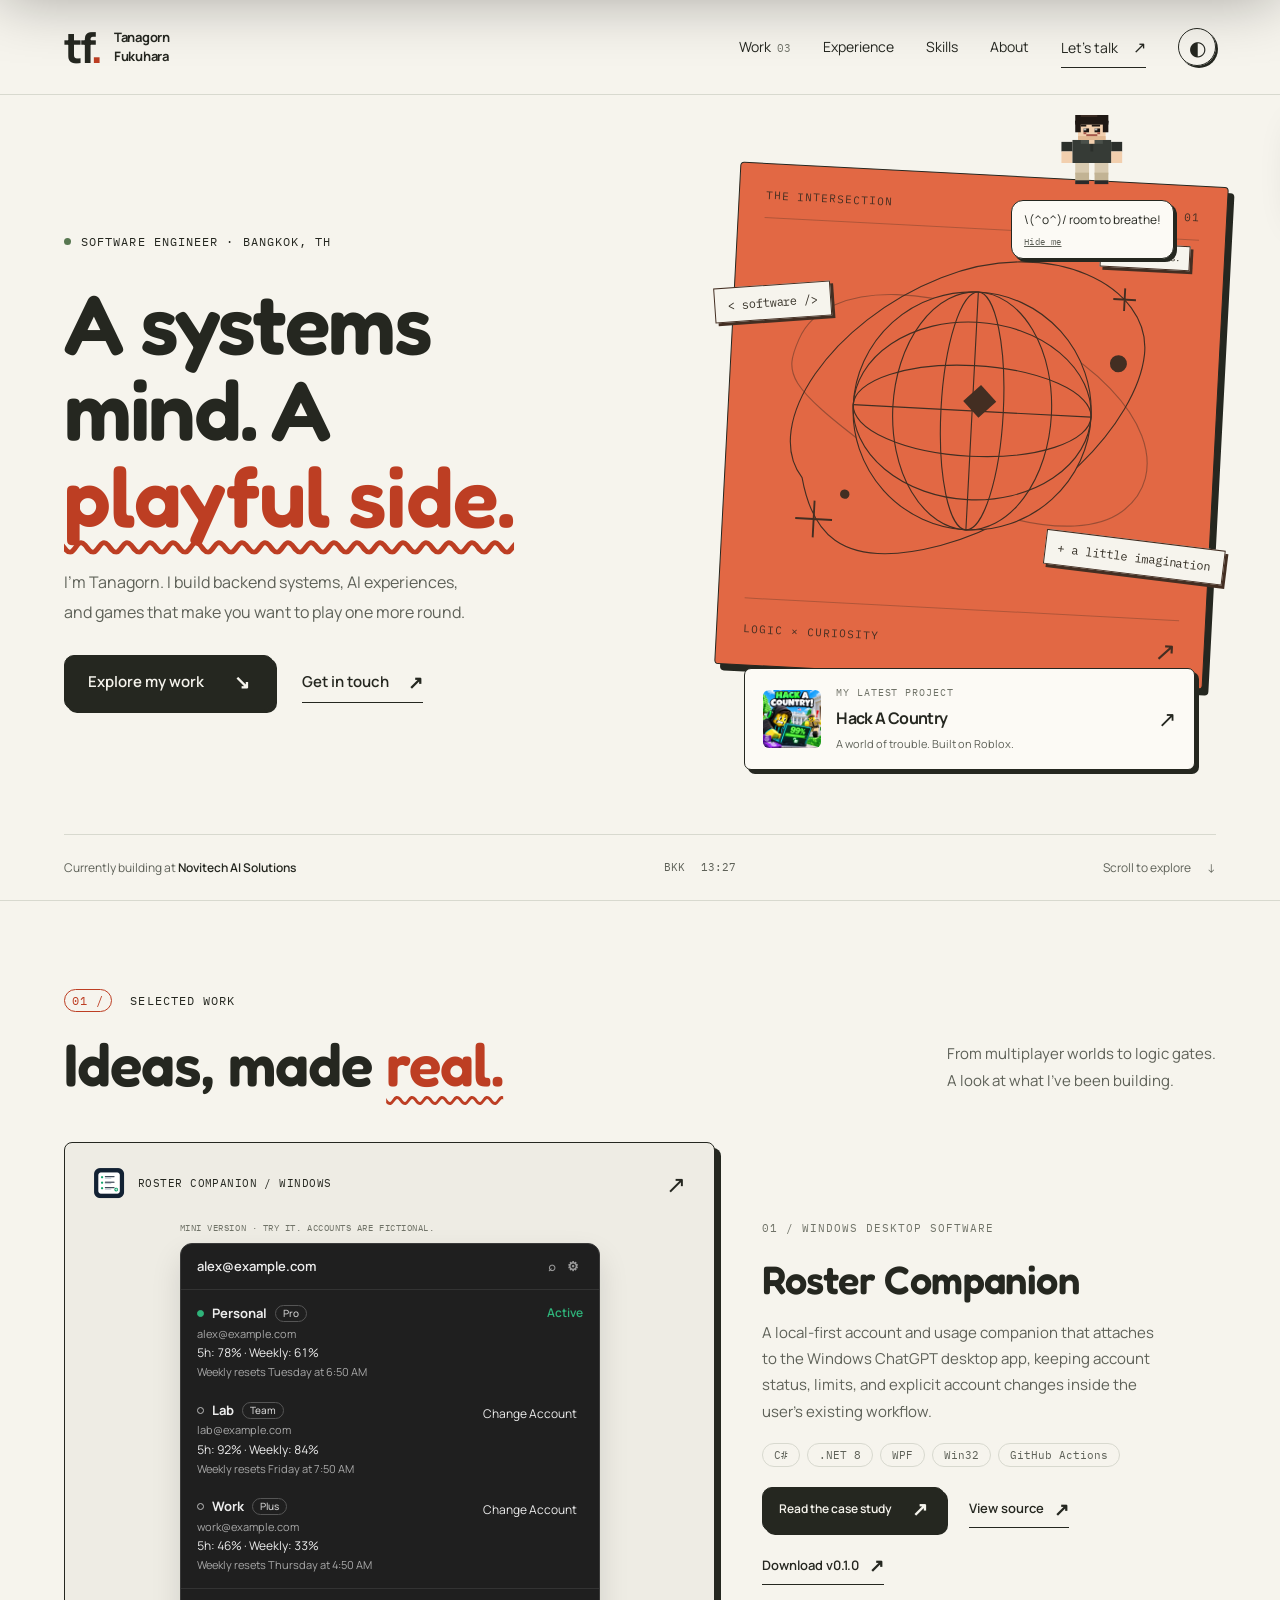
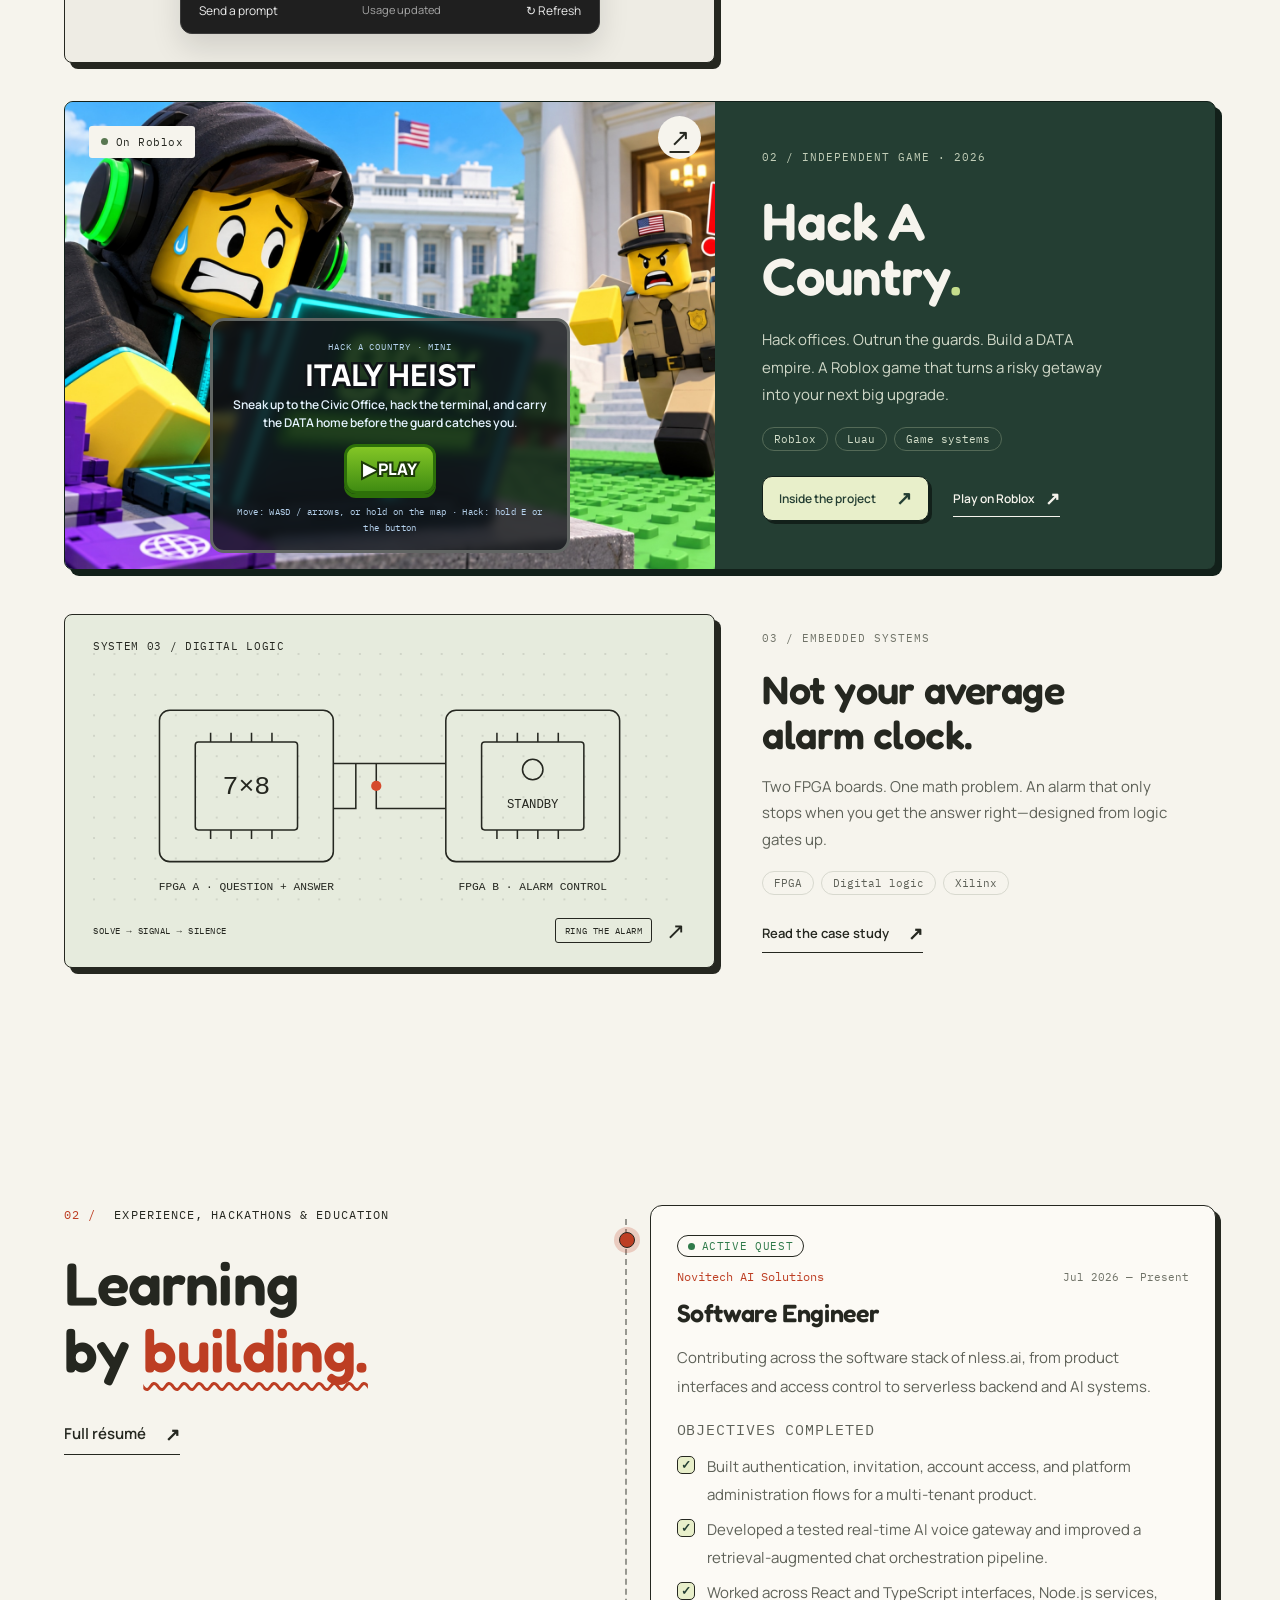
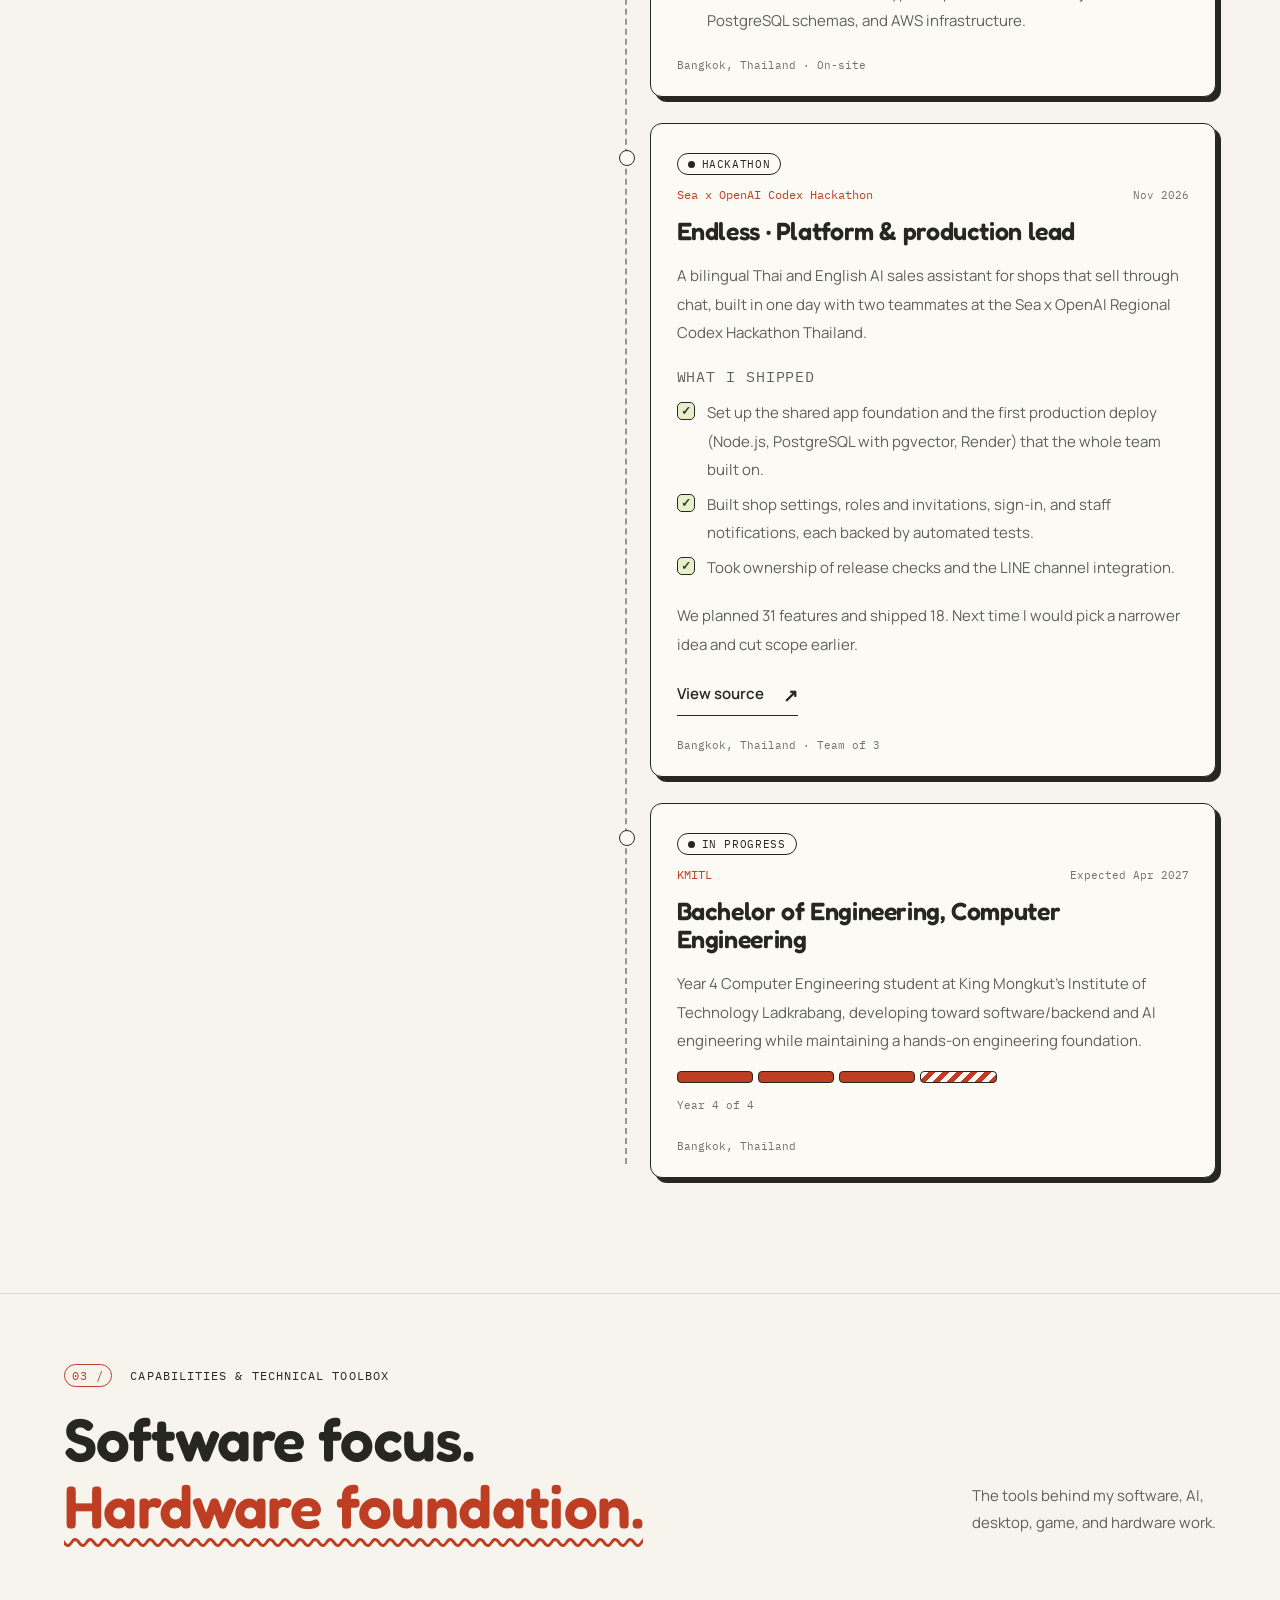
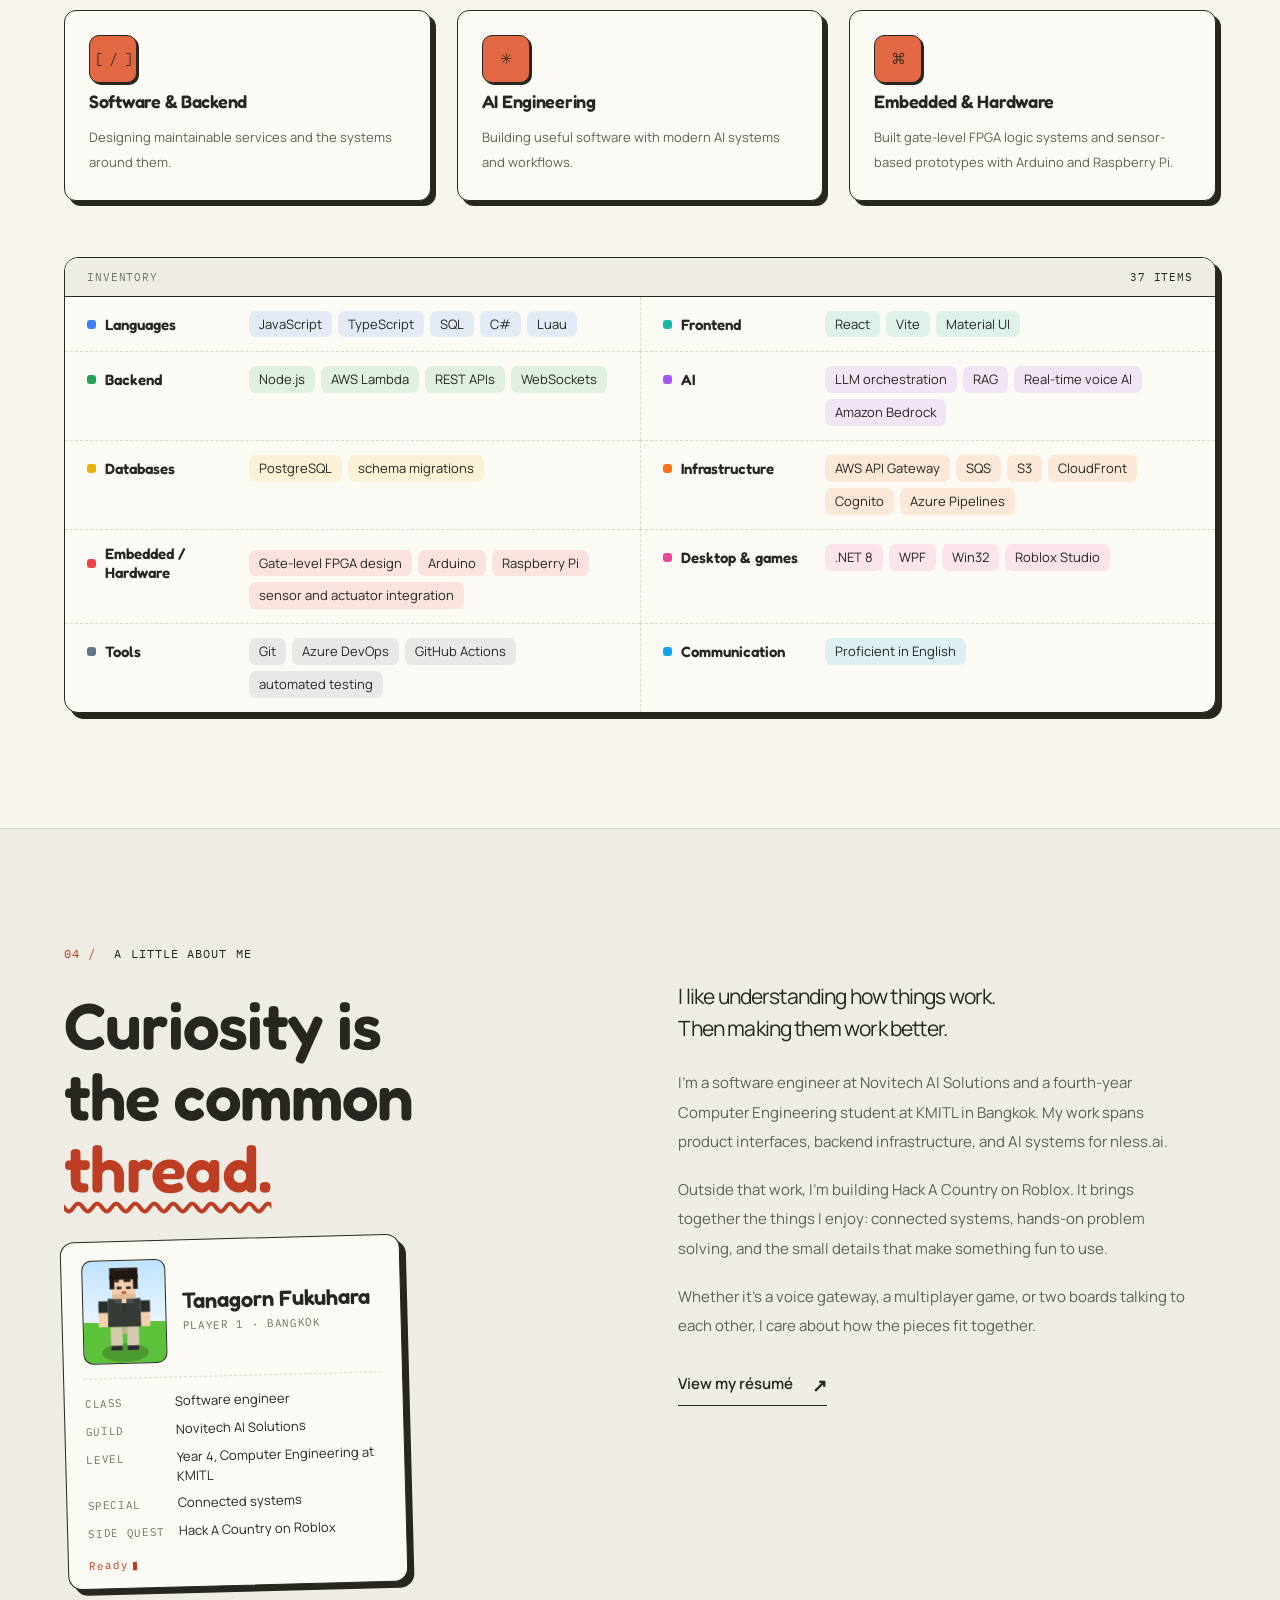
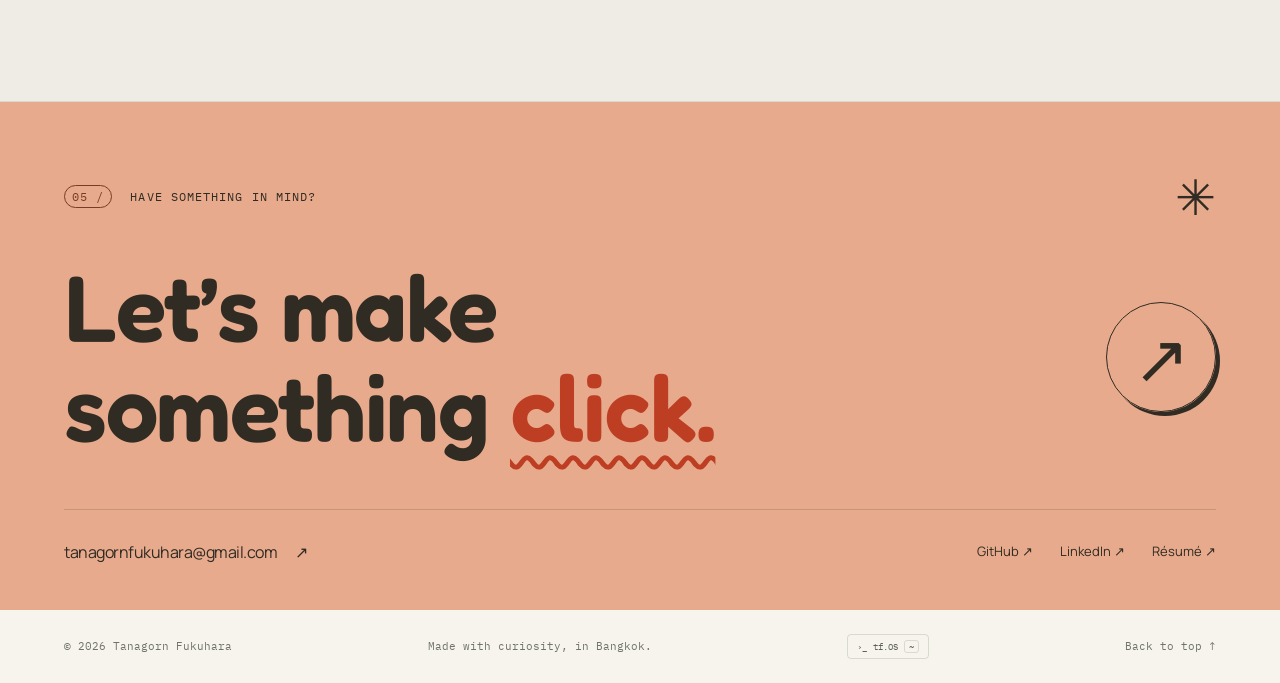
==== commit b4dfa075: "Add Sea x OpenAI Codex Hackathon entry to experience and résumé Co-Authored-By: Claude Opus 5.5 <nor" ====
--- a/index.html
+++ b/index.html
@@ -494,7 +494,7 @@
       >
         <div class="shell experience-layout">
           <div class="reveal">
-            <p class="eyebrow"><span>02 /</span> Experience &amp; education</p>
+            <p class="eyebrow"><span>02 /</span> Experience, hackathons &amp; education</p>
             <h2 id="experience-title">Learning<br />by <em>building.</em></h2>
             <a class="text-link" href="resume/"
               >Full résumé <span aria-hidden="true">↗</span></a
@@ -529,6 +529,45 @@
                 </li>
               </ul>
               <span class="timeline-location">Bangkok, Thailand · On-site</span>
+            </li>
+            <li class="timeline-item reveal">
+              <span class="quest-chip">Hackathon</span>
+              <div class="timeline-top">
+                <p class="entry-label">Sea x OpenAI Codex Hackathon</p>
+                <span class="timeline-date">Nov 2026</span>
+              </div>
+              <h3>Endless · Platform &amp; production lead</h3>
+              <p>
+                A bilingual Thai and English AI sales assistant for shops that
+                sell through chat, built in one day with two teammates at the
+                Sea x OpenAI Regional Codex Hackathon Thailand.
+              </p>
+              <p class="objectives-label">What I shipped</p>
+              <ul class="experience-highlights objectives">
+                <li>
+                  Set up the shared app foundation and the first production
+                  deploy (Node.js, PostgreSQL with pgvector, Render) that the
+                  whole team built on.
+                </li>
+                <li>
+                  Built shop settings, roles and invitations, sign-in, and staff
+                  notifications, each backed by automated tests.
+                </li>
+                <li>
+                  Took ownership of release checks and the LINE channel
+                  integration.
+                </li>
+              </ul>
+              <p>
+                We planned 31 features and shipped 18. Next time I would pick a
+                narrower idea and cut scope earlier.
+              </p>
+              <a
+                class="text-link"
+                href="https://github.com/tanagornf/Endless-Hackathon"
+                >View source <span aria-hidden="true">↗</span></a
+              >
+              <span class="timeline-location">Bangkok, Thailand · Team of 3</span>
             </li>
             <li class="timeline-item reveal">
               <span class="quest-chip">In progress</span>
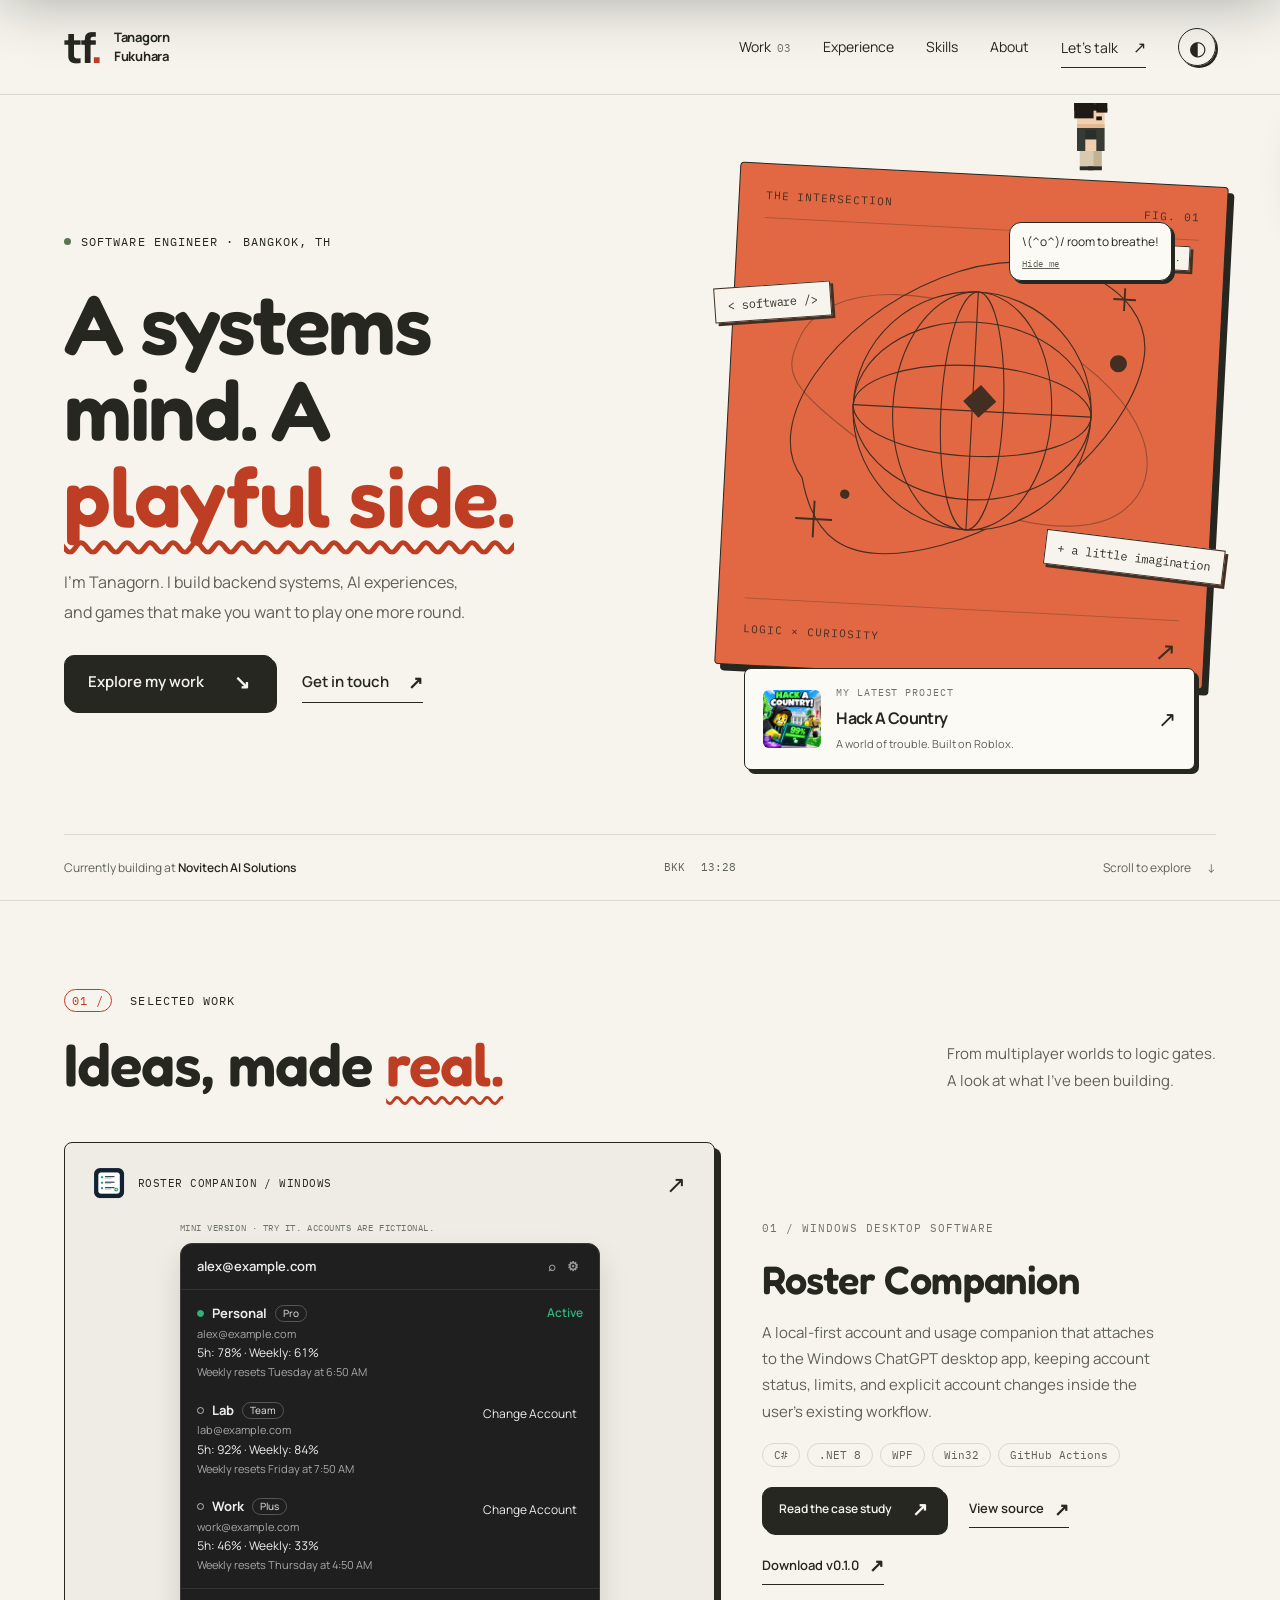
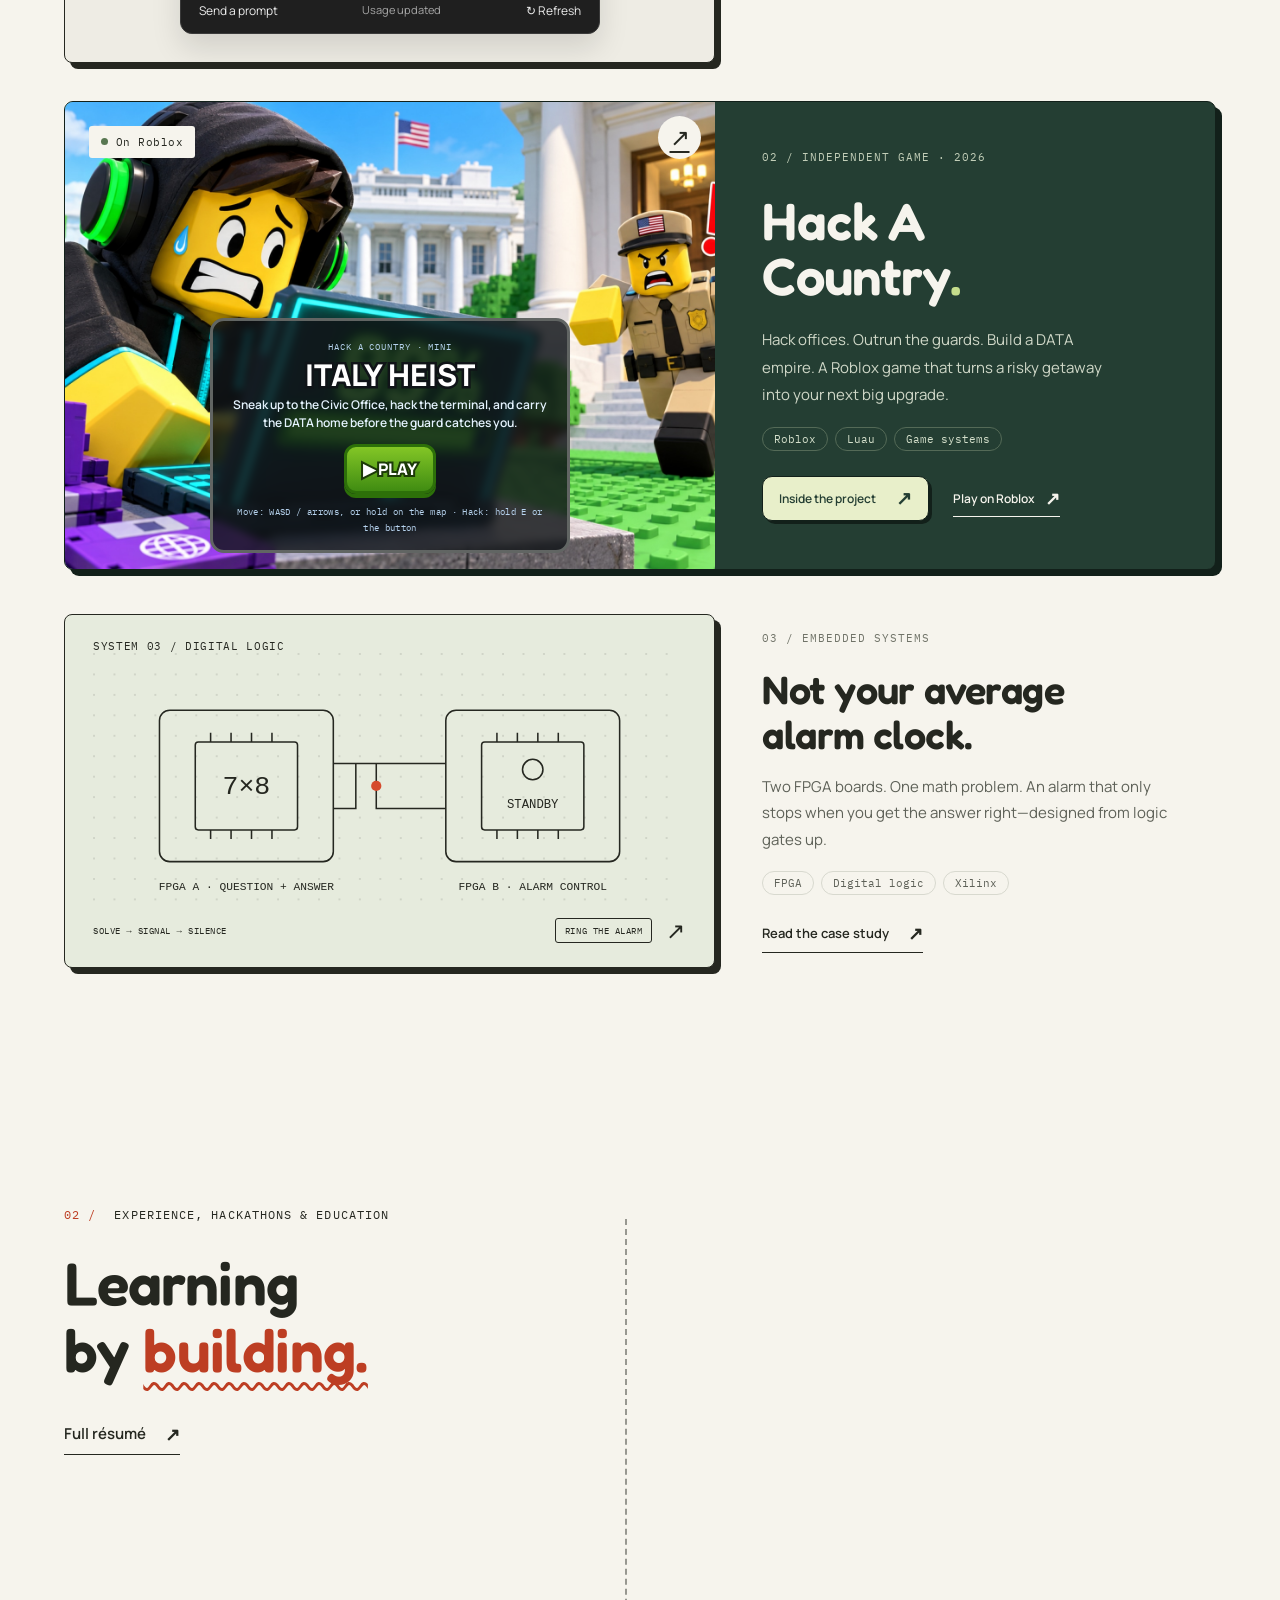
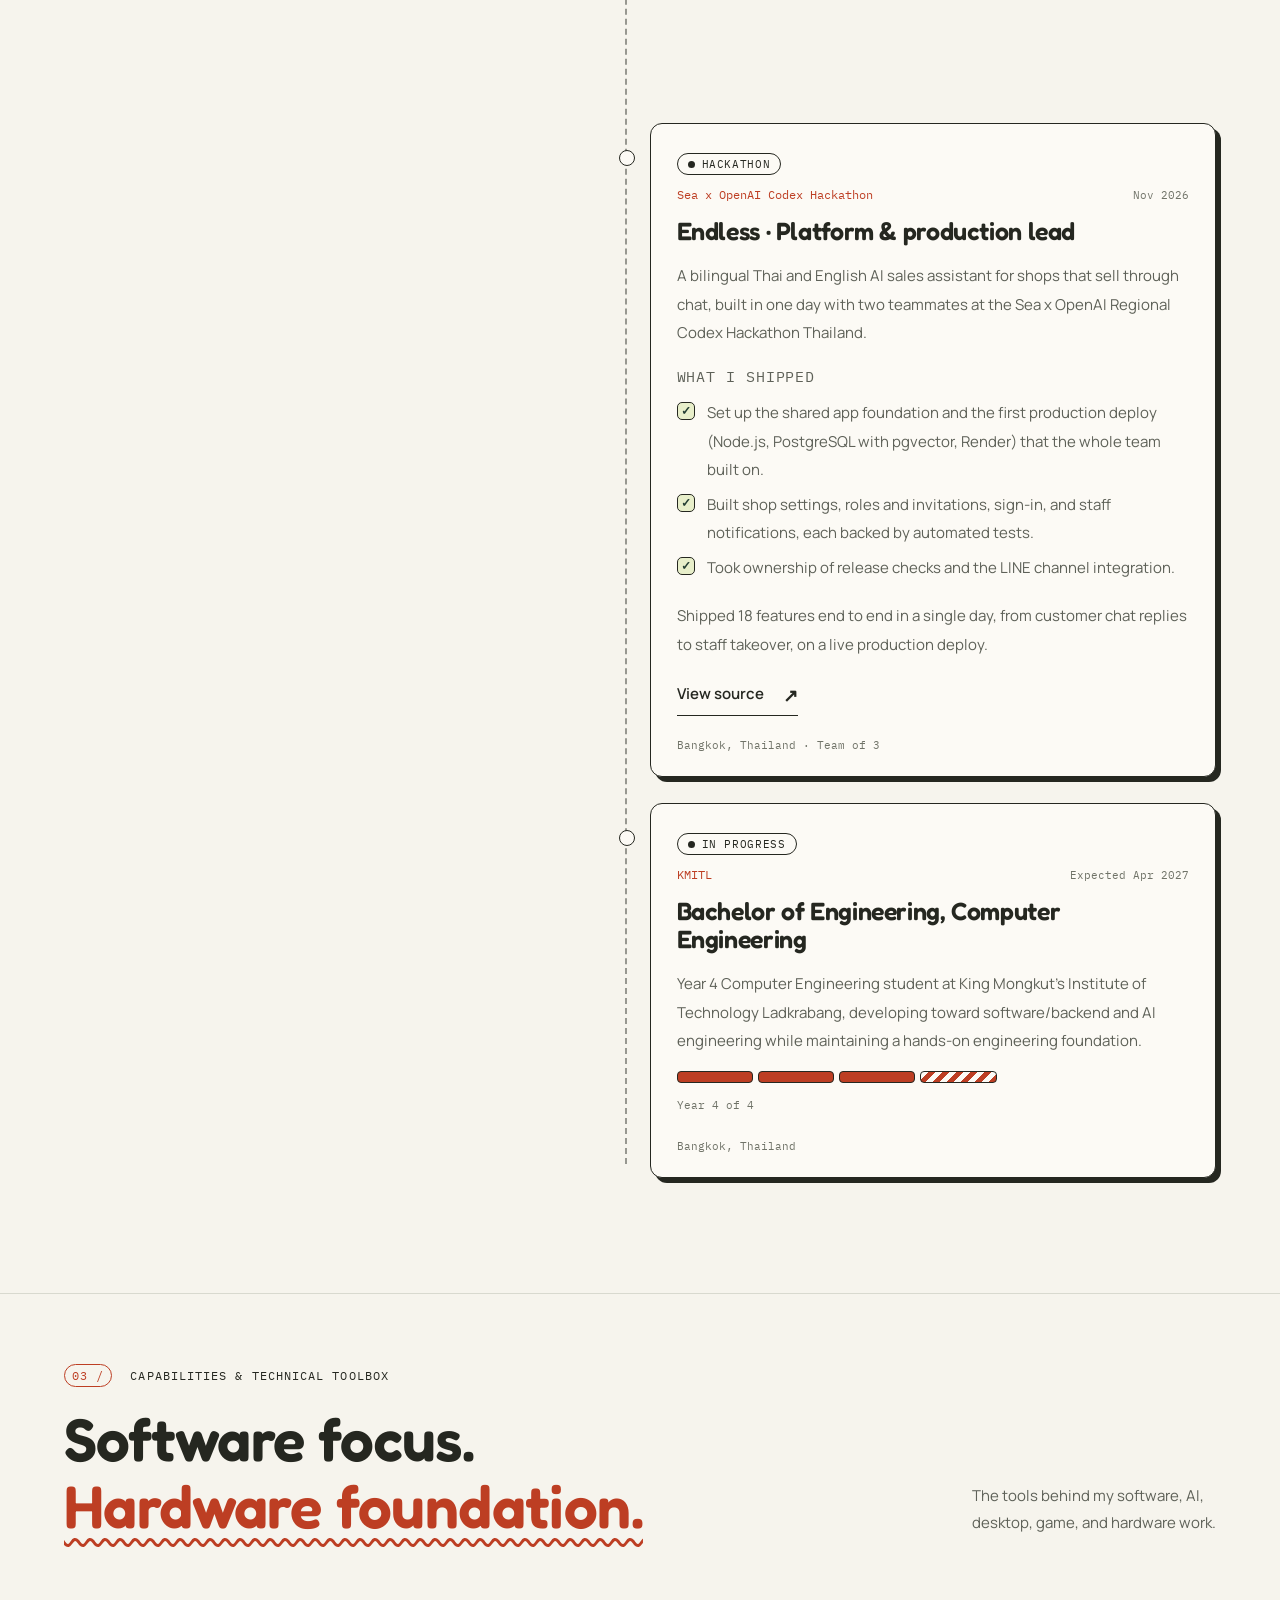
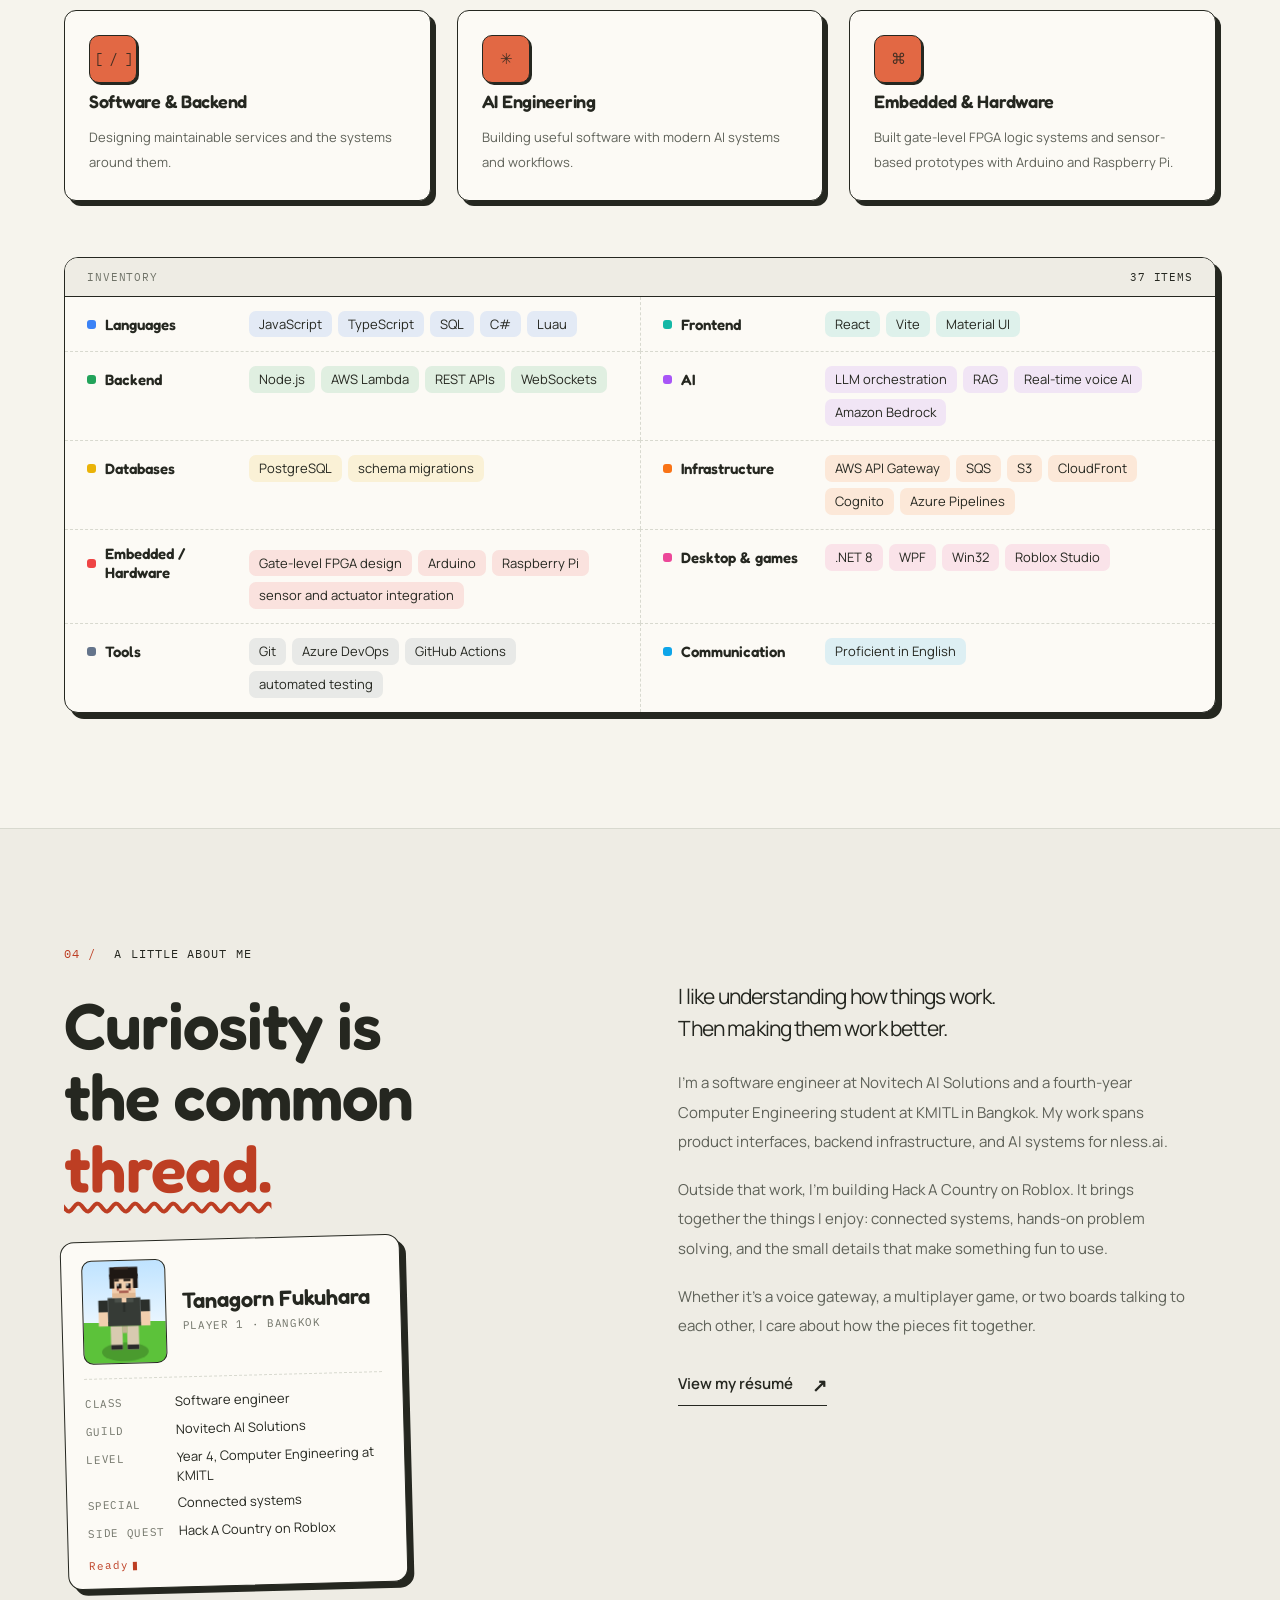
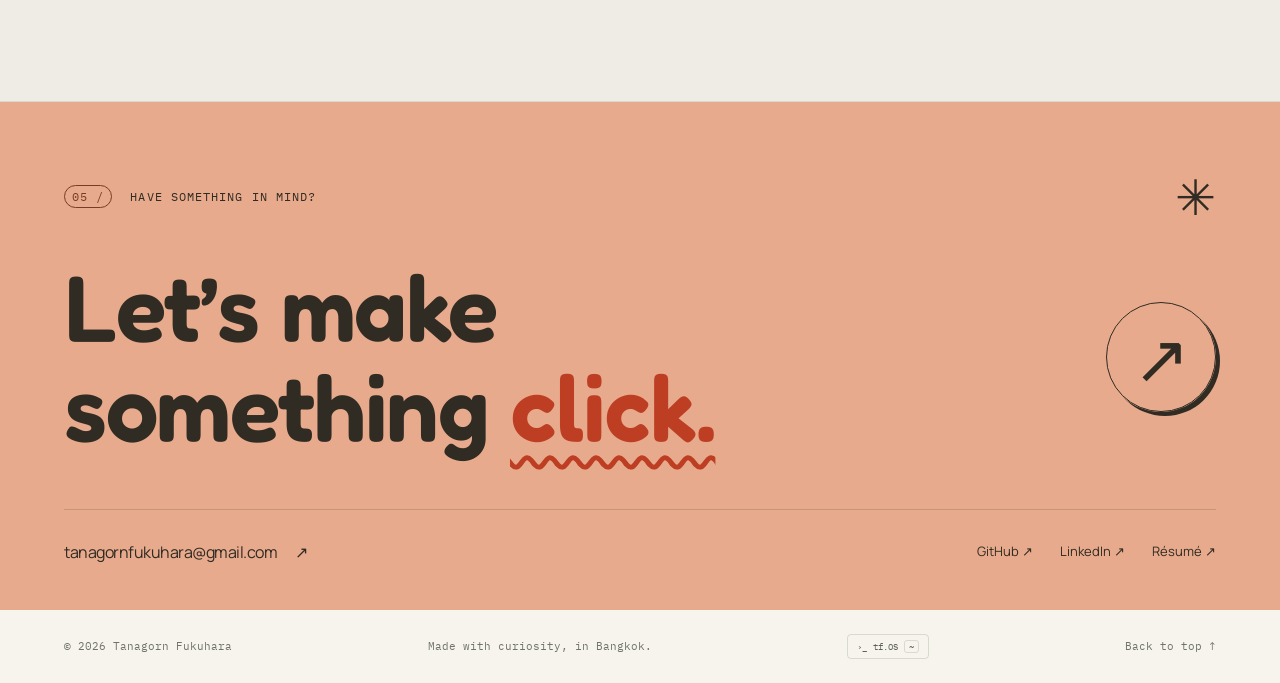
==== commit bed5c5b0: "Reword Endless outcome lines Co-Authored-By: Claude Opus 5.5 <noreply@anthropic.com> Claude-Session:" ====
--- a/index.html
+++ b/index.html
@@ -559,8 +559,8 @@
                 </li>
               </ul>
               <p>
-                We planned 31 features and shipped 18. Next time I would pick a
-                narrower idea and cut scope earlier.
+                Shipped 18 features end to end in a single day, from customer
+                chat replies to staff takeover, on a live production deploy.
               </p>
               <a
                 class="text-link"
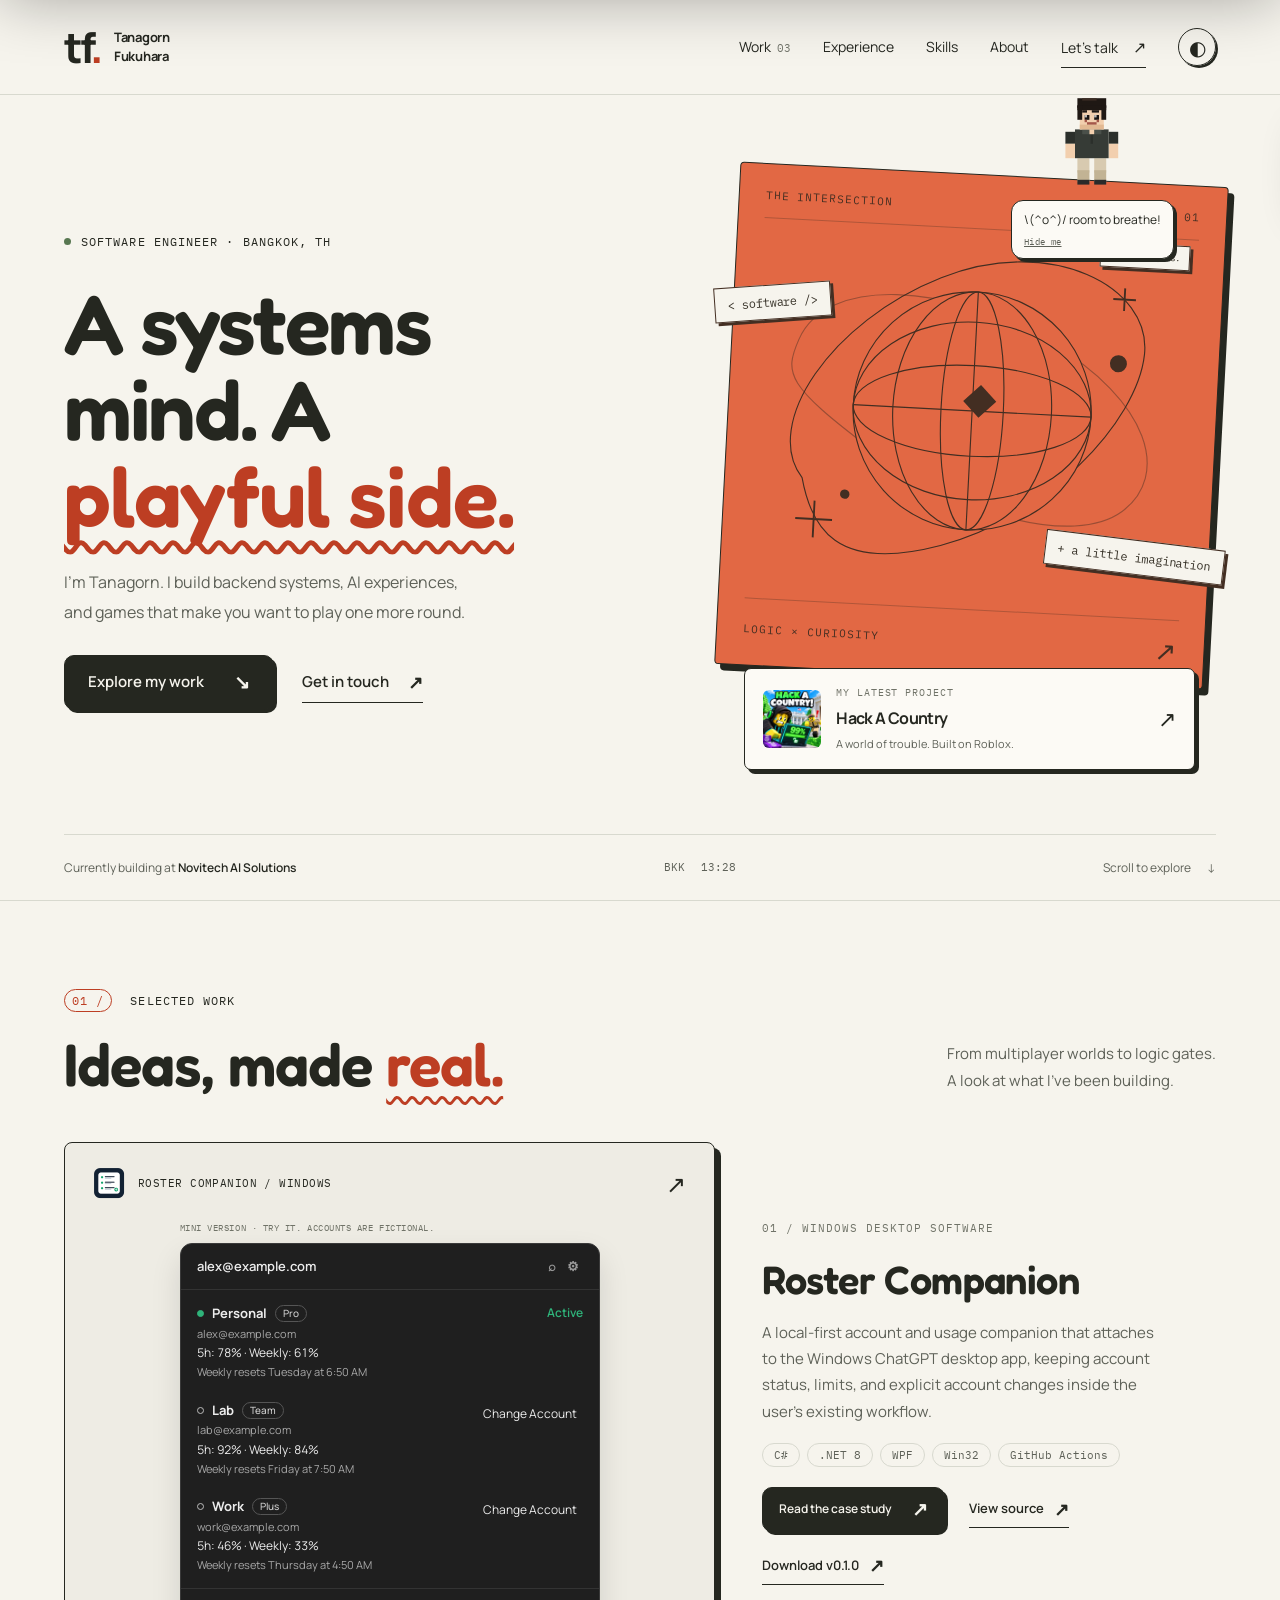
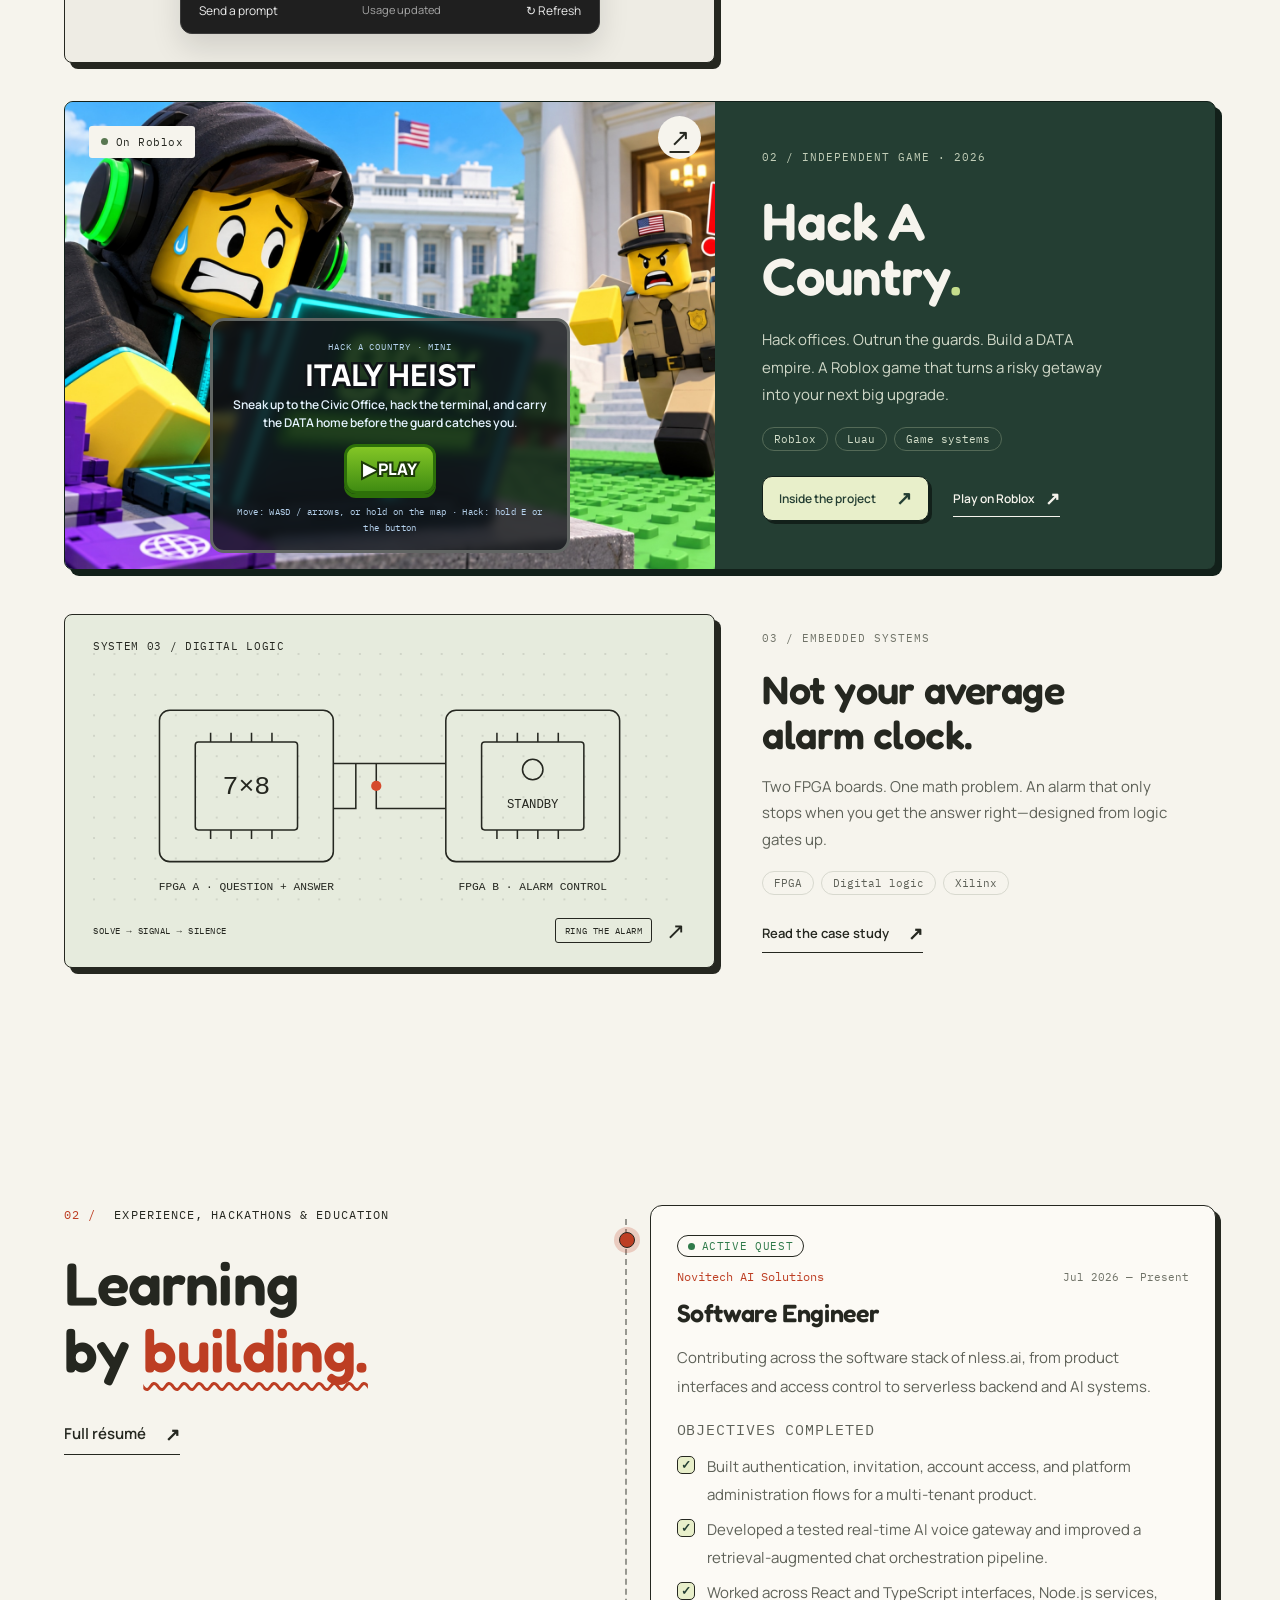
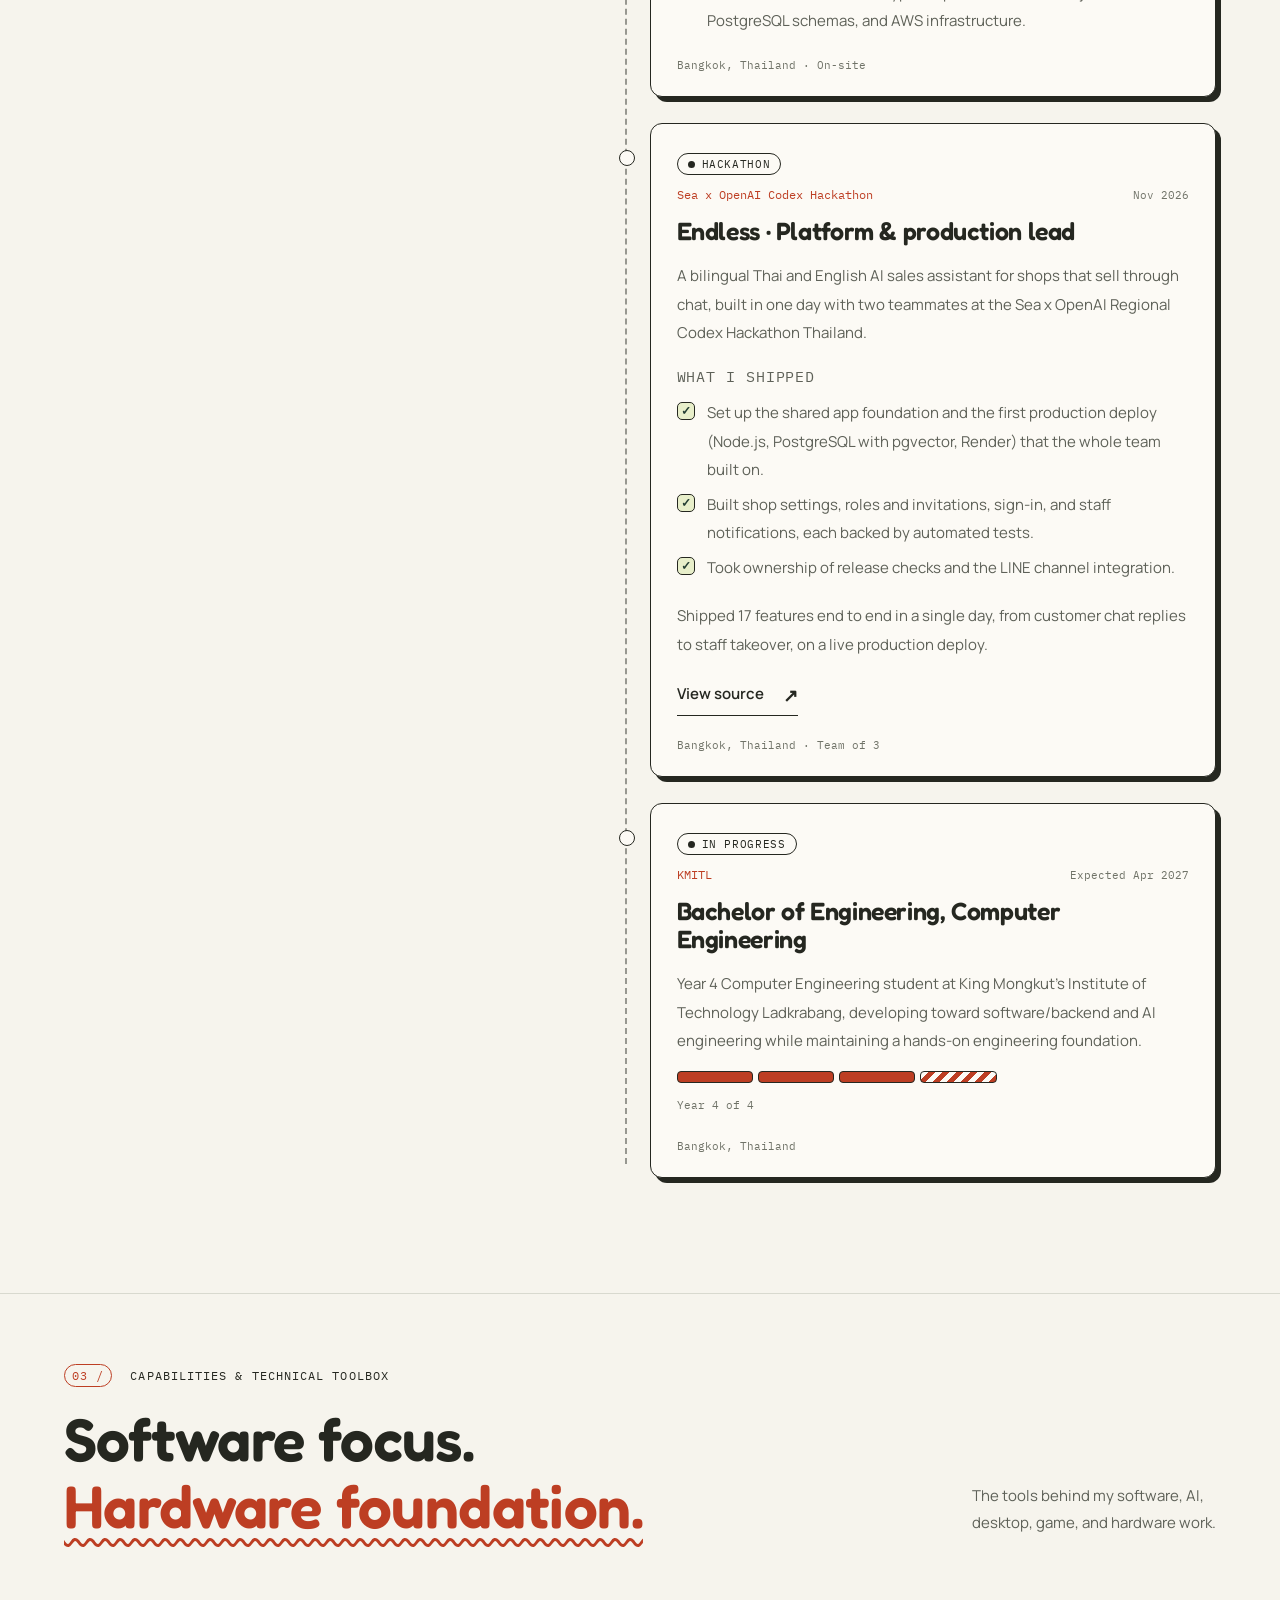
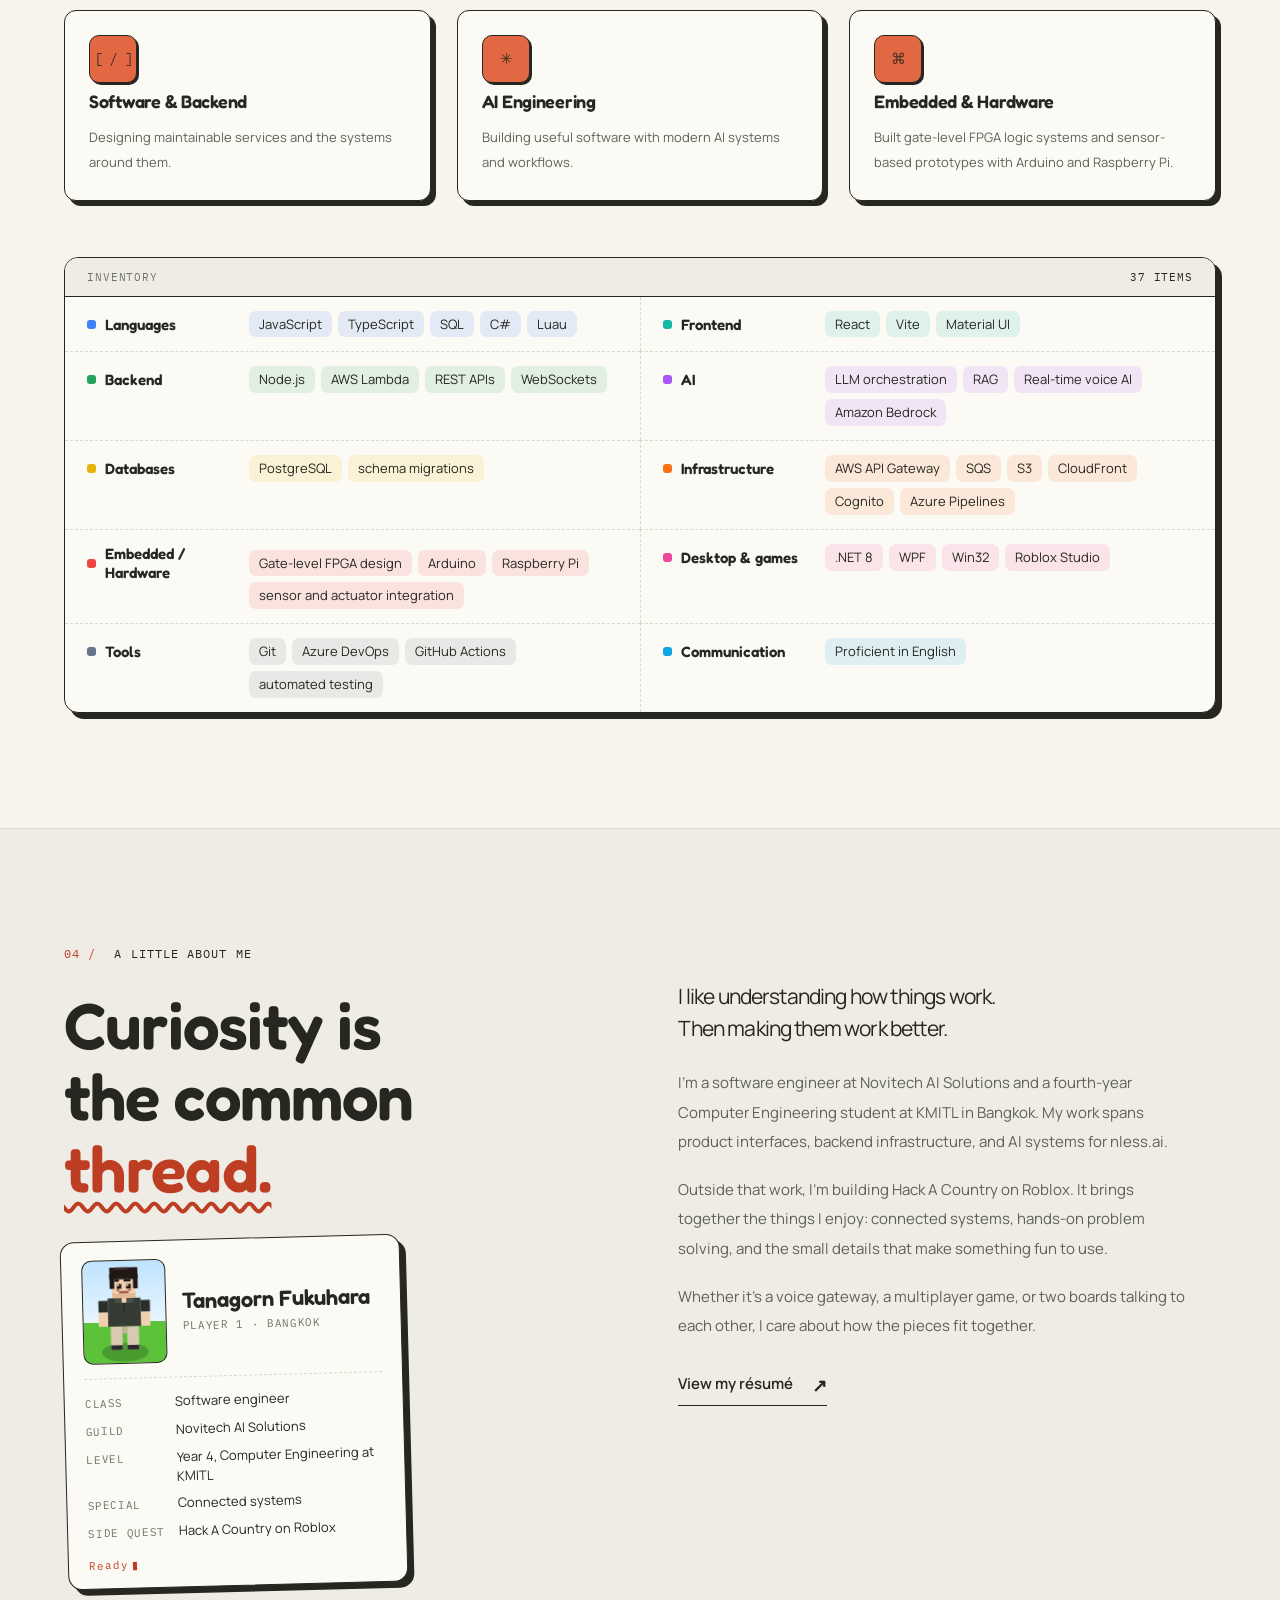
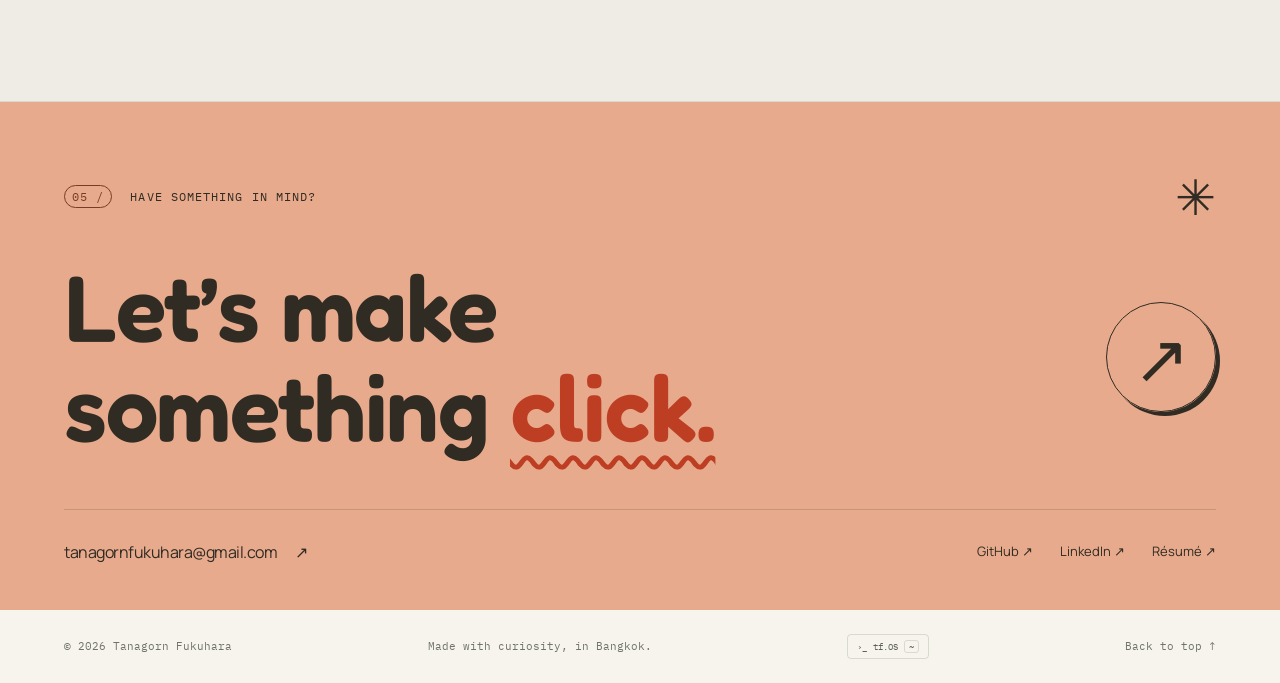
==== commit 832eeb8b: "Reword Endless outcome lines Co-Authored-By: Claude Opus 5.5 <noreply@anthropic.com> Claude-Session:" ====
--- a/index.html
+++ b/index.html
@@ -559,7 +559,7 @@
                 </li>
               </ul>
               <p>
-                Shipped 18 features end to end in a single day, from customer
+                Shipped 17 features end to end in a single day, from customer
                 chat replies to staff takeover, on a live production deploy.
               </p>
               <a
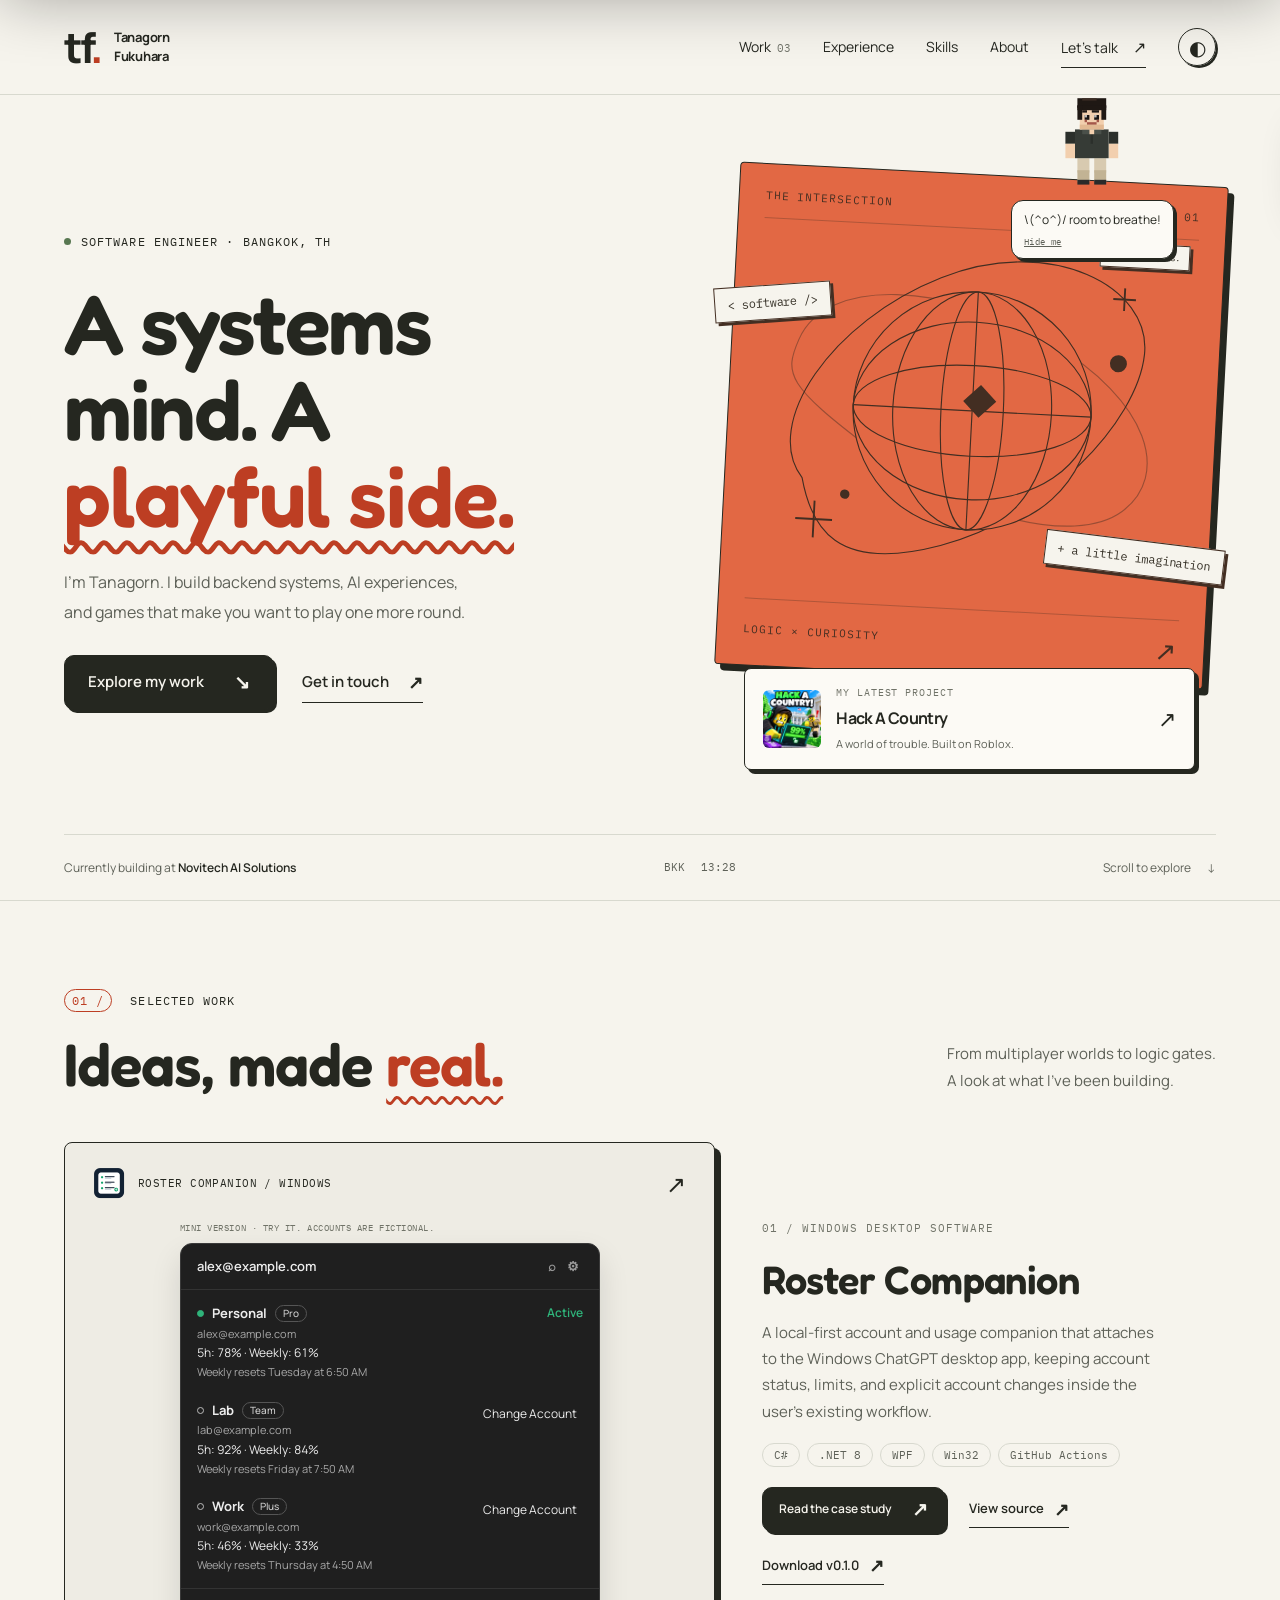
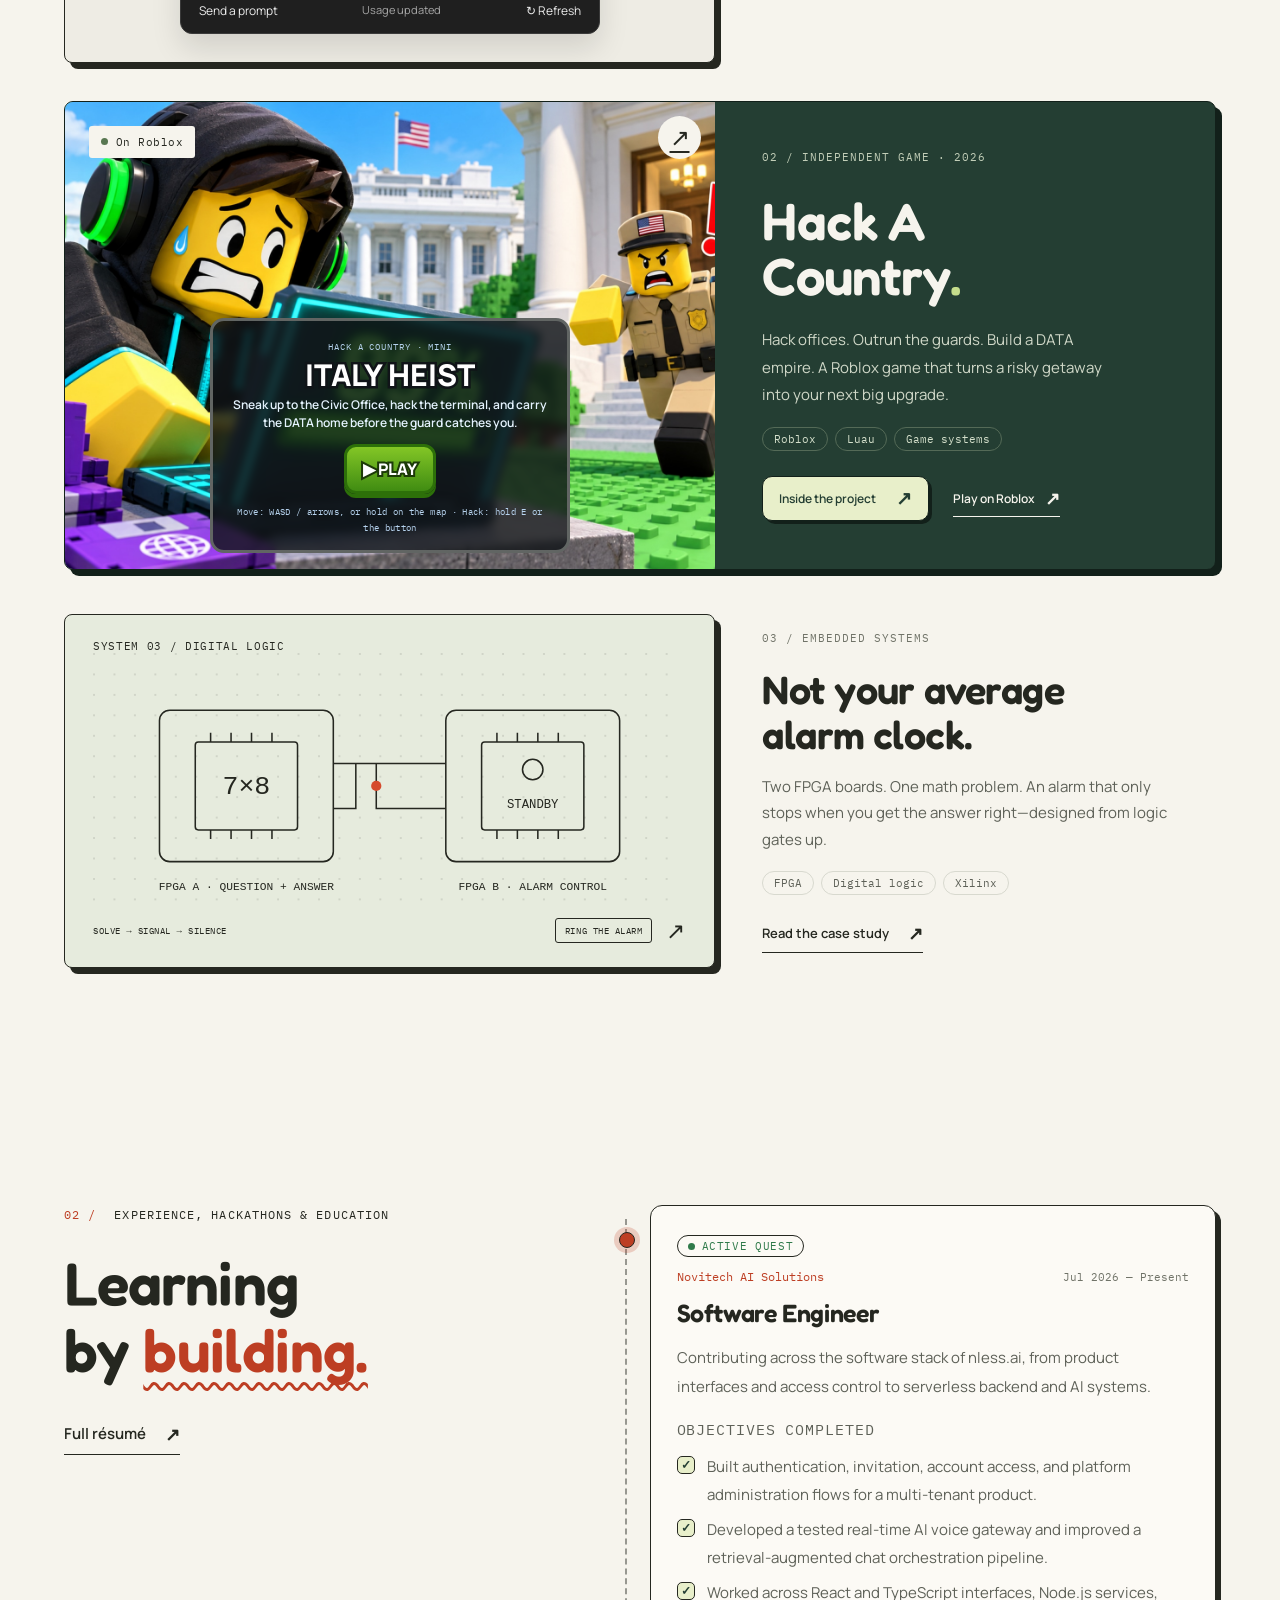
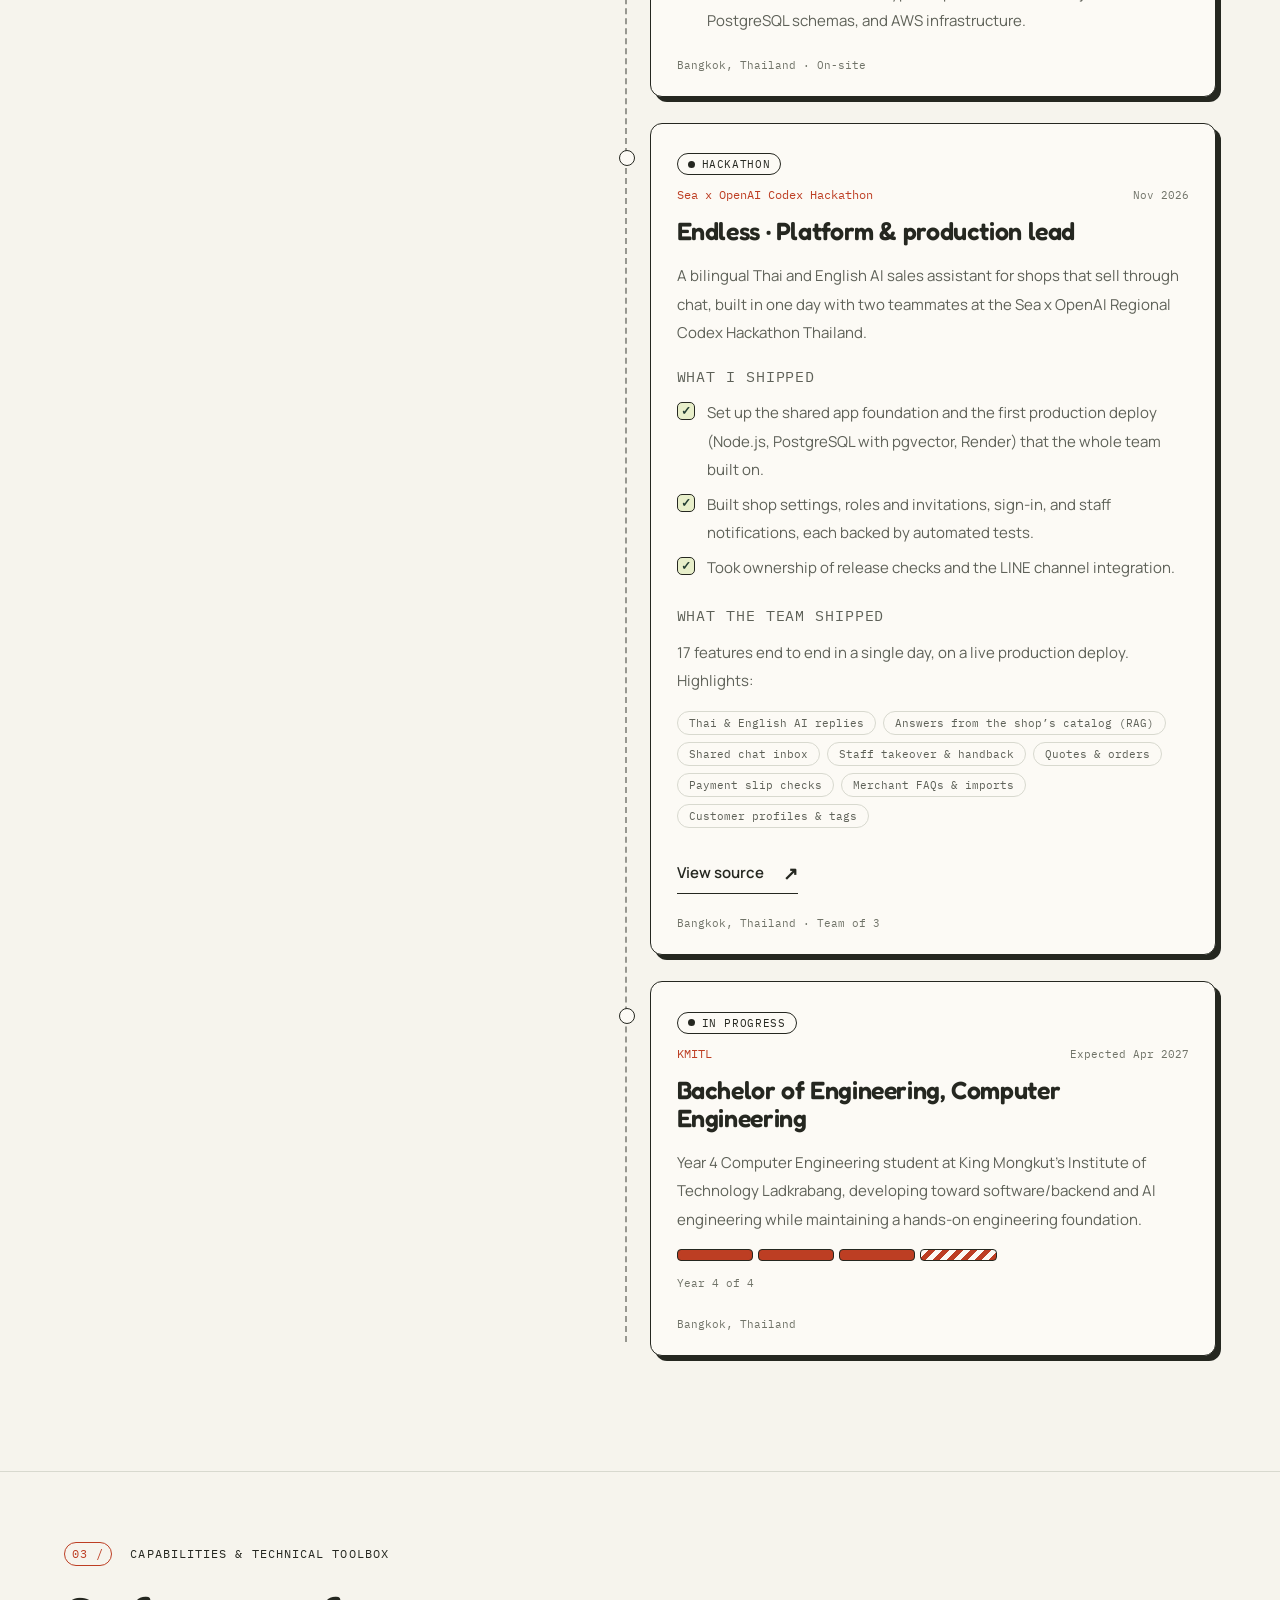
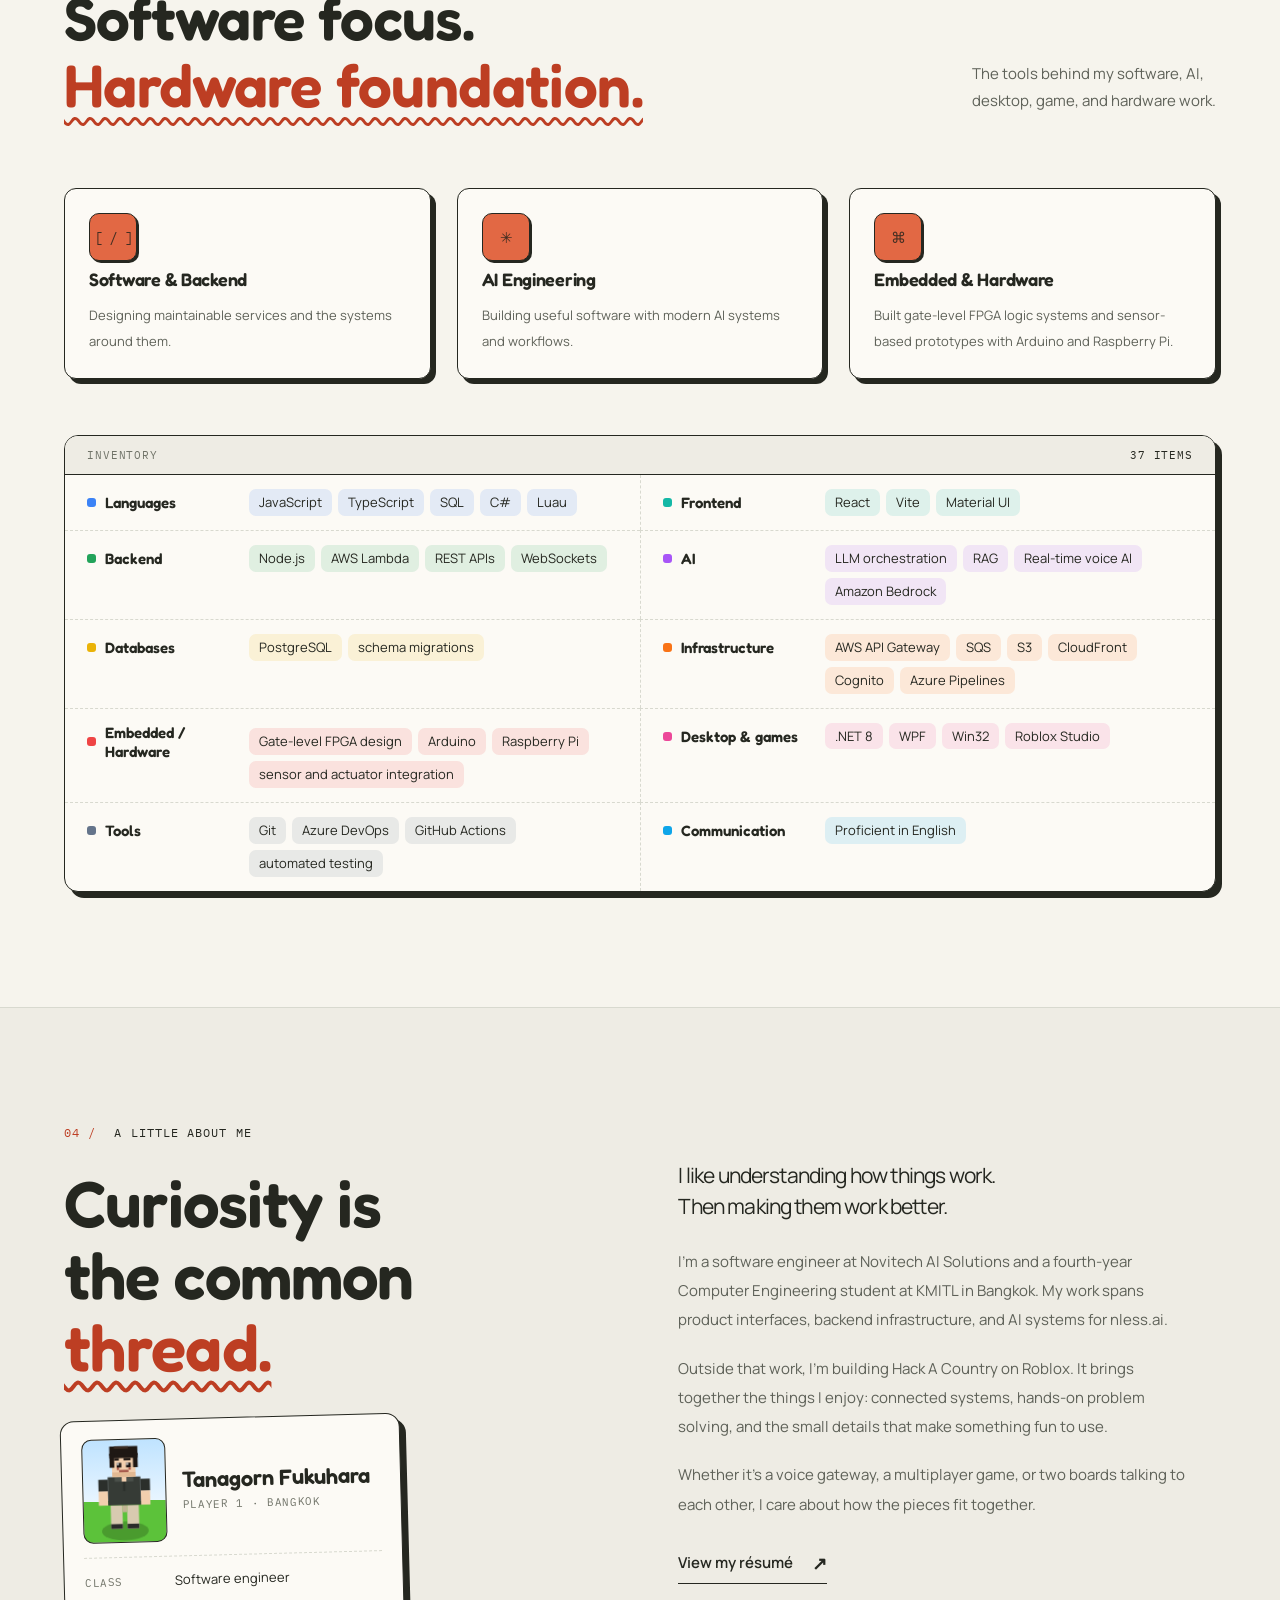
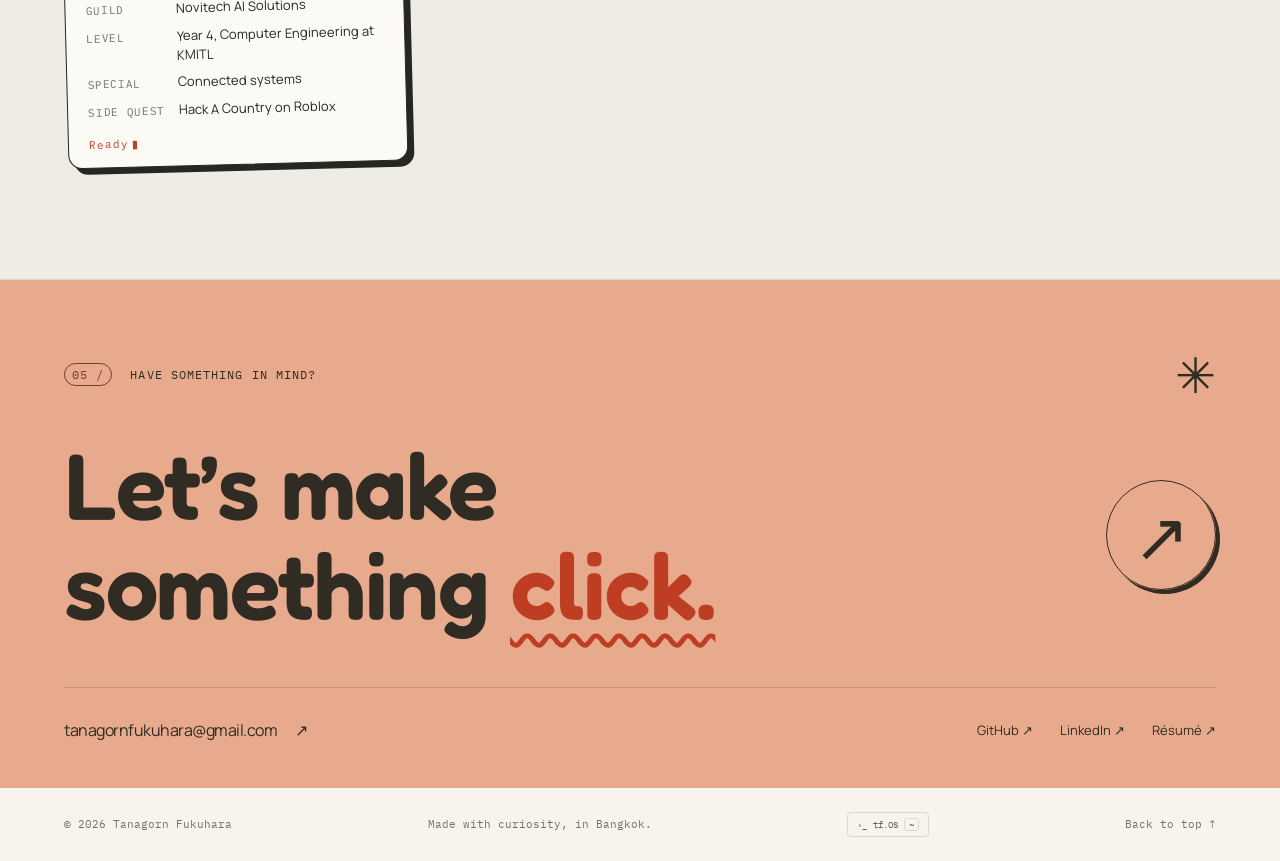
==== commit 8a835f61: "List key Endless features shipped on the hackathon card and résumé Co-Authored-By: Claude Opus 5.5 <" ====
--- a/index.html
+++ b/index.html
@@ -558,10 +558,21 @@
                   integration.
                 </li>
               </ul>
-              <p>
-                Shipped 17 features end to end in a single day, from customer
-                chat replies to staff takeover, on a live production deploy.
-              </p>
+              <p class="objectives-label">What the team shipped</p>
+              <p>
+                17 features end to end in a single day, on a live production
+                deploy. Highlights:
+              </p>
+              <ul class="tag-list" aria-label="Endless features shipped">
+                <li>Thai &amp; English AI replies</li>
+                <li>Answers from the shop’s catalog (RAG)</li>
+                <li>Shared chat inbox</li>
+                <li>Staff takeover &amp; handback</li>
+                <li>Quotes &amp; orders</li>
+                <li>Payment slip checks</li>
+                <li>Merchant FAQs &amp; imports</li>
+                <li>Customer profiles &amp; tags</li>
+              </ul>
               <a
                 class="text-link"
                 href="https://github.com/tanagornf/Endless-Hackathon"
